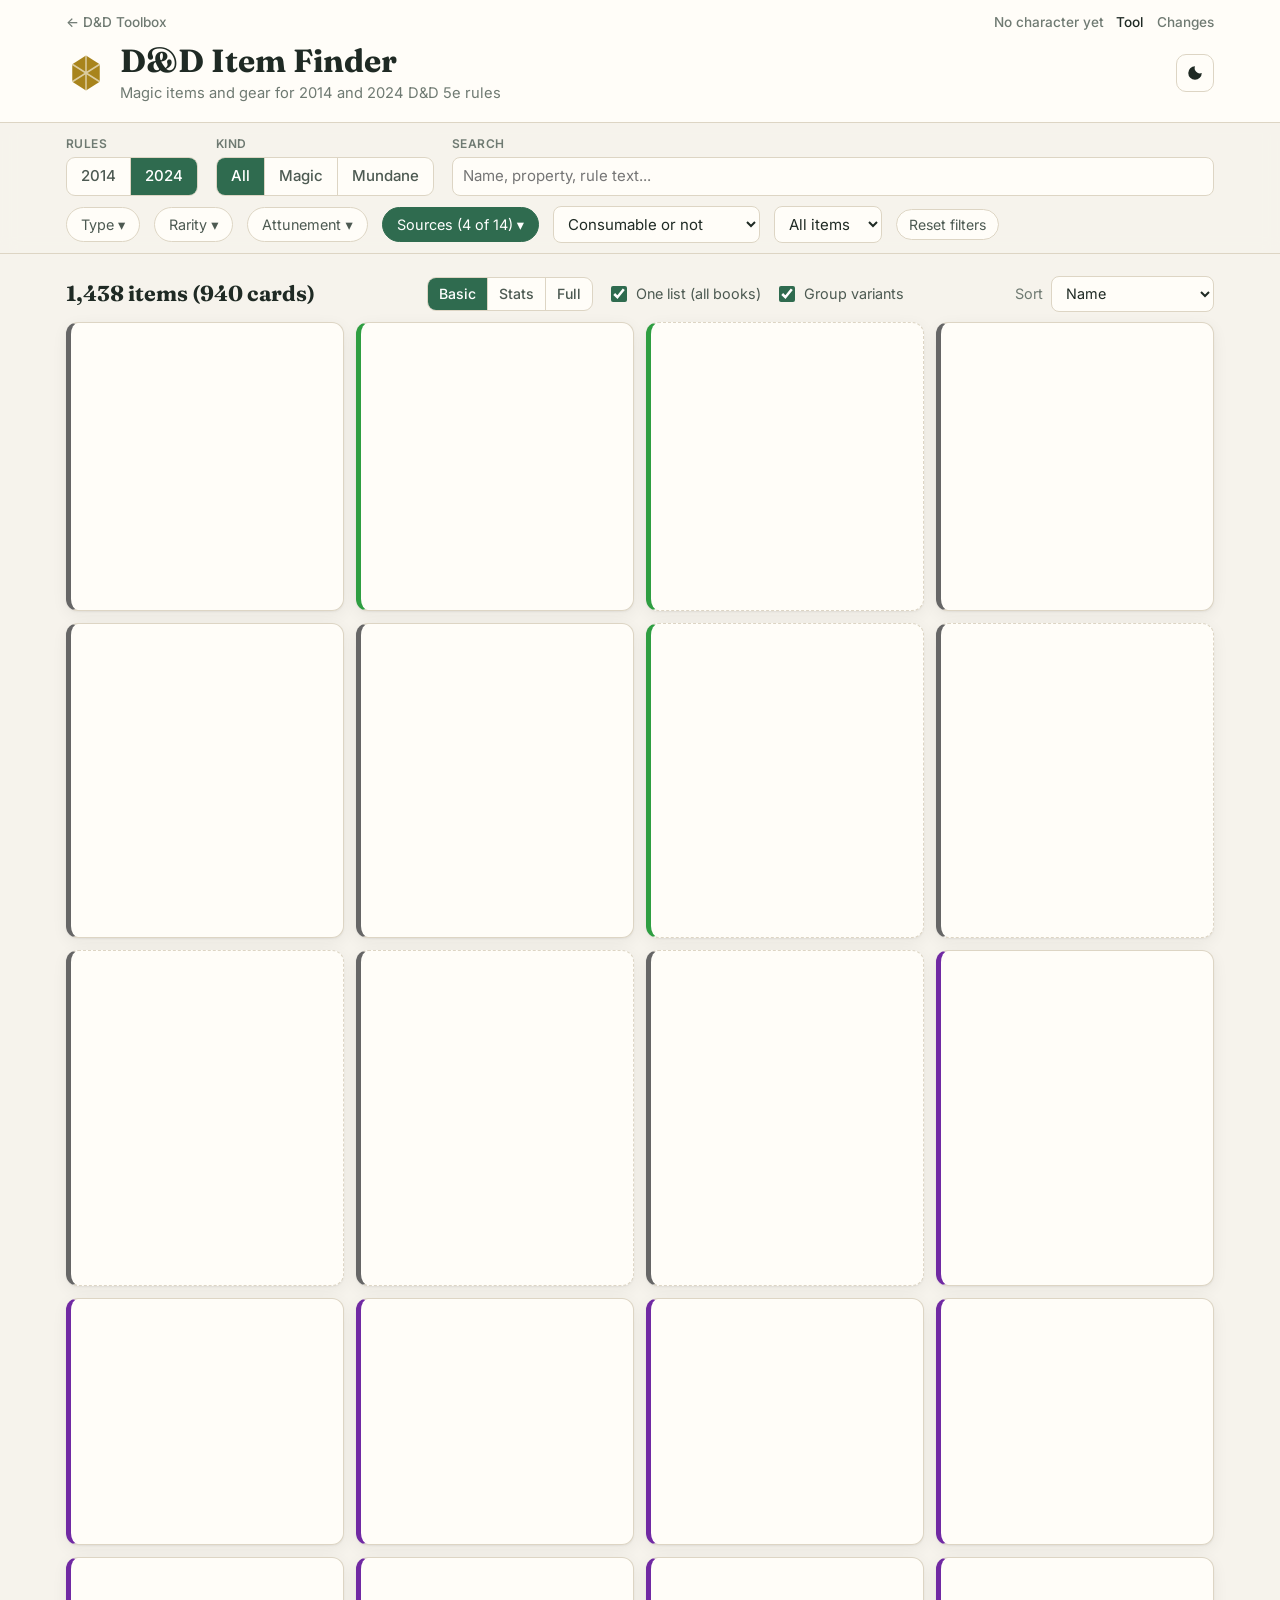
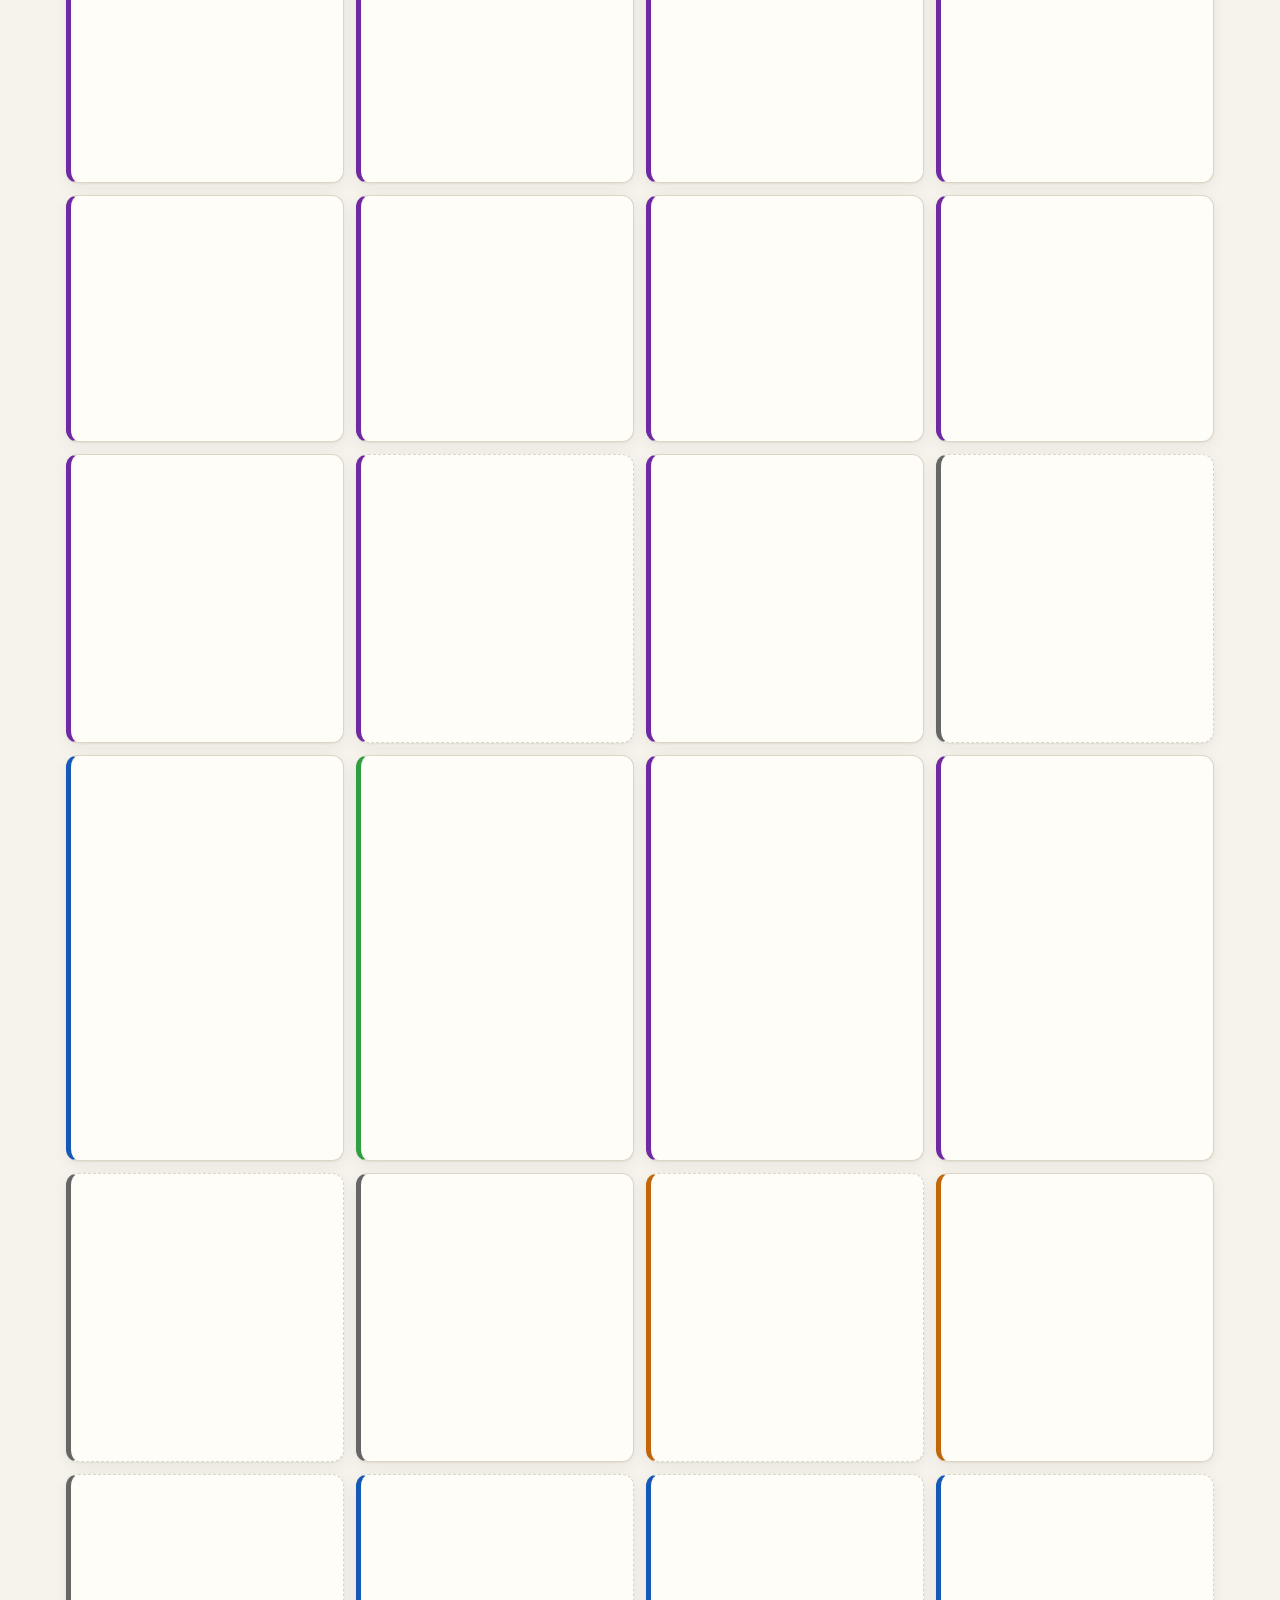
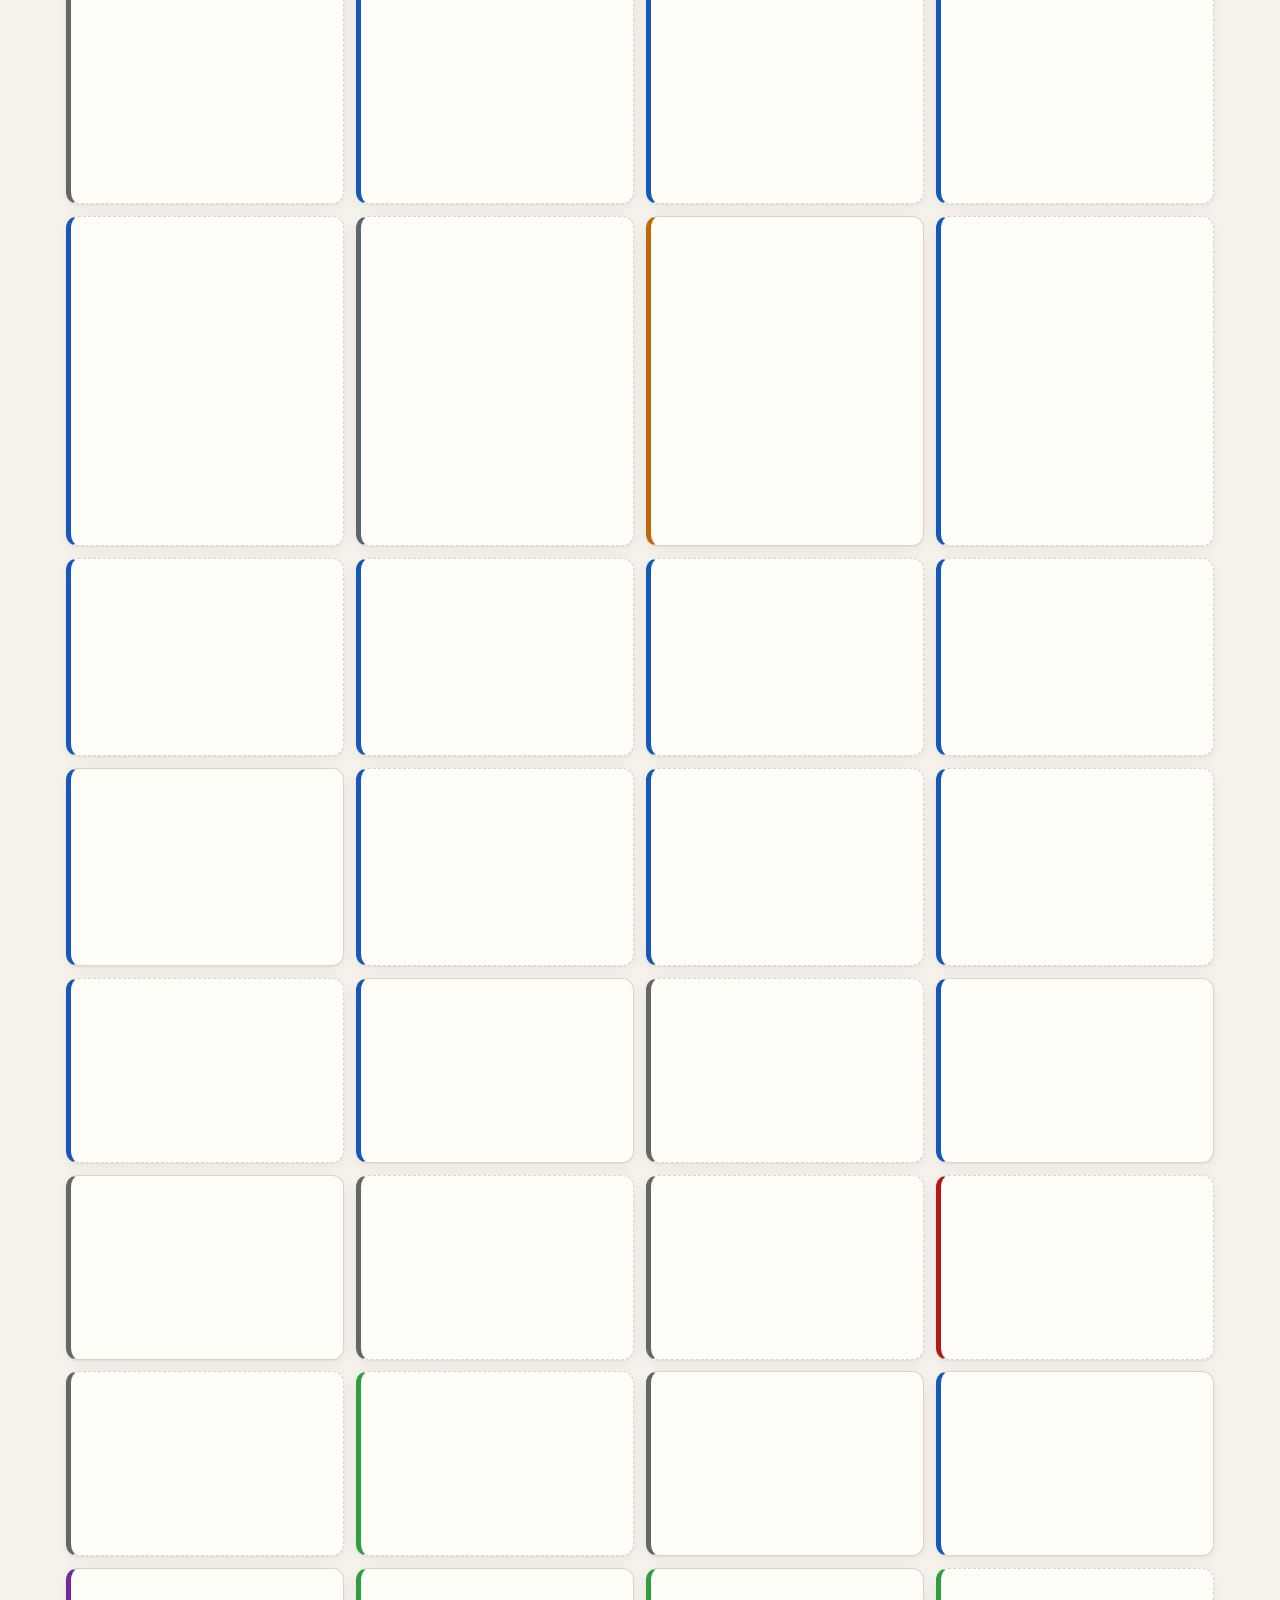
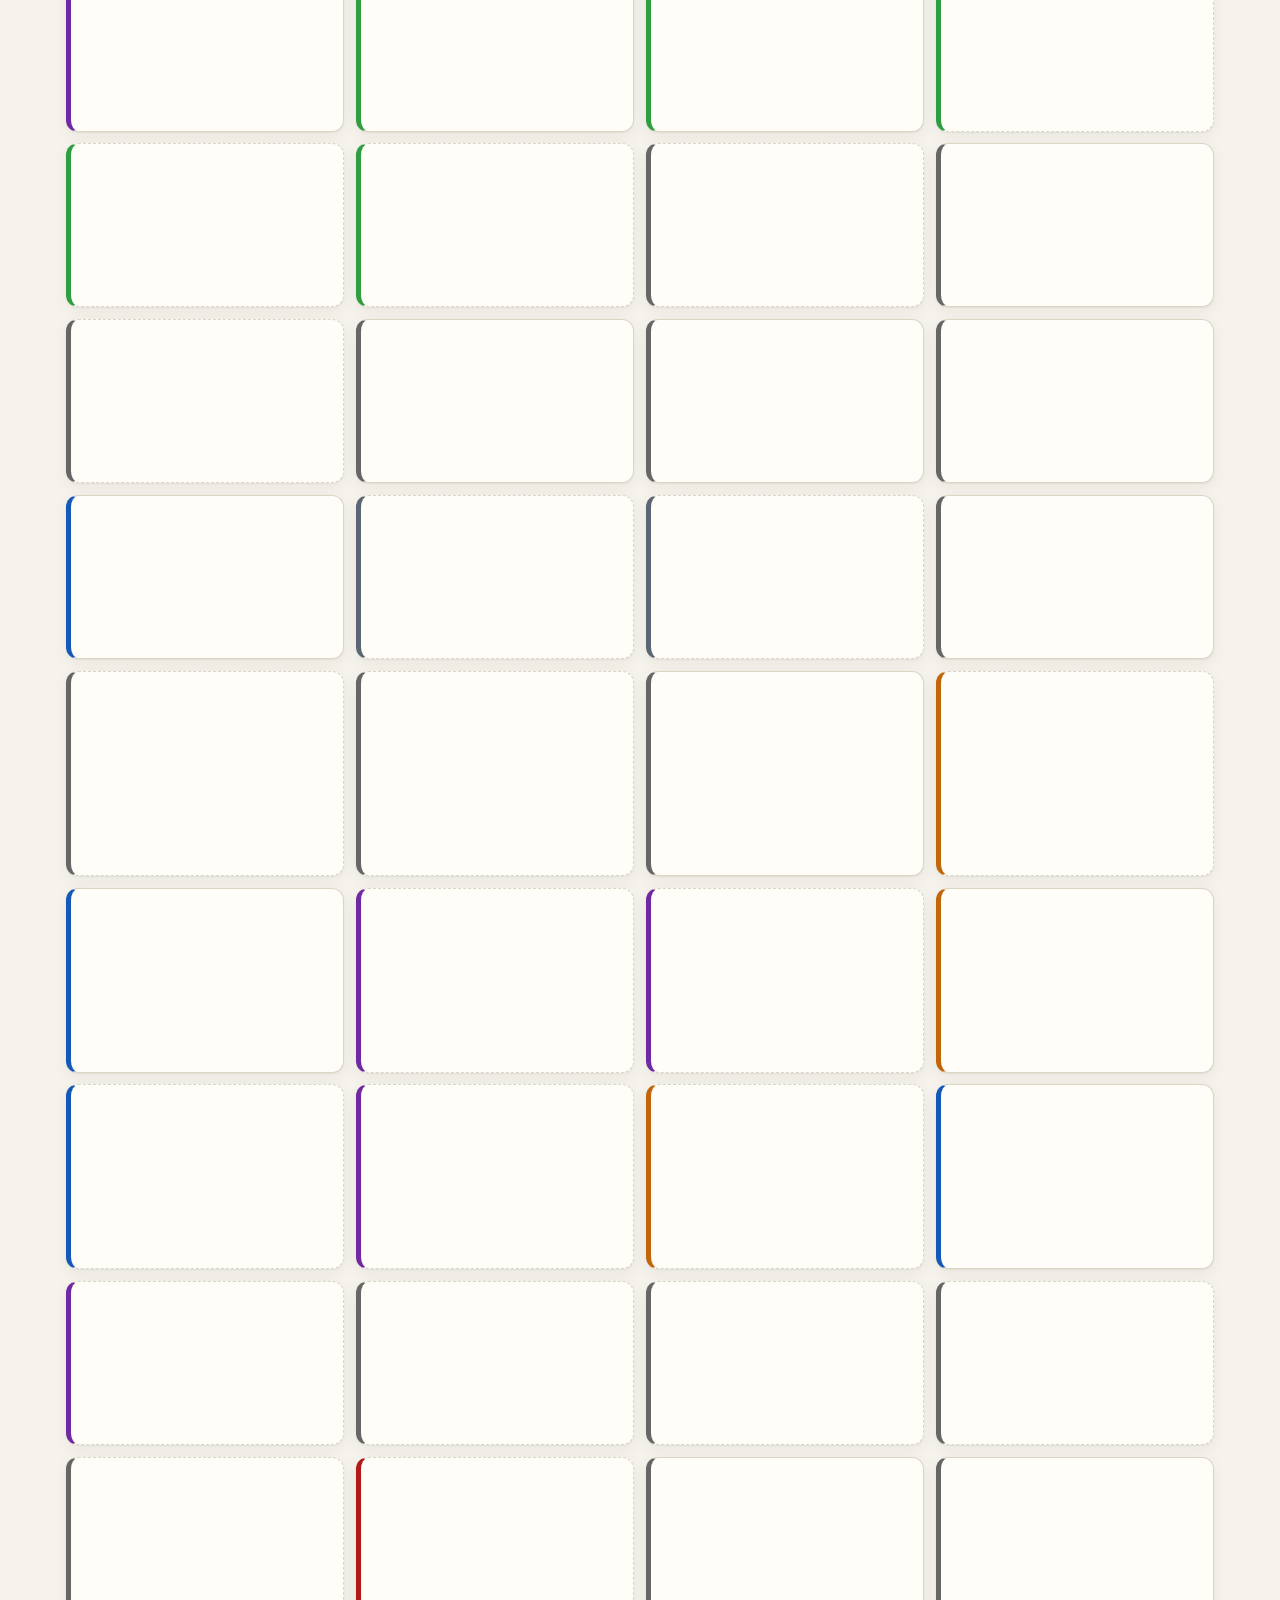
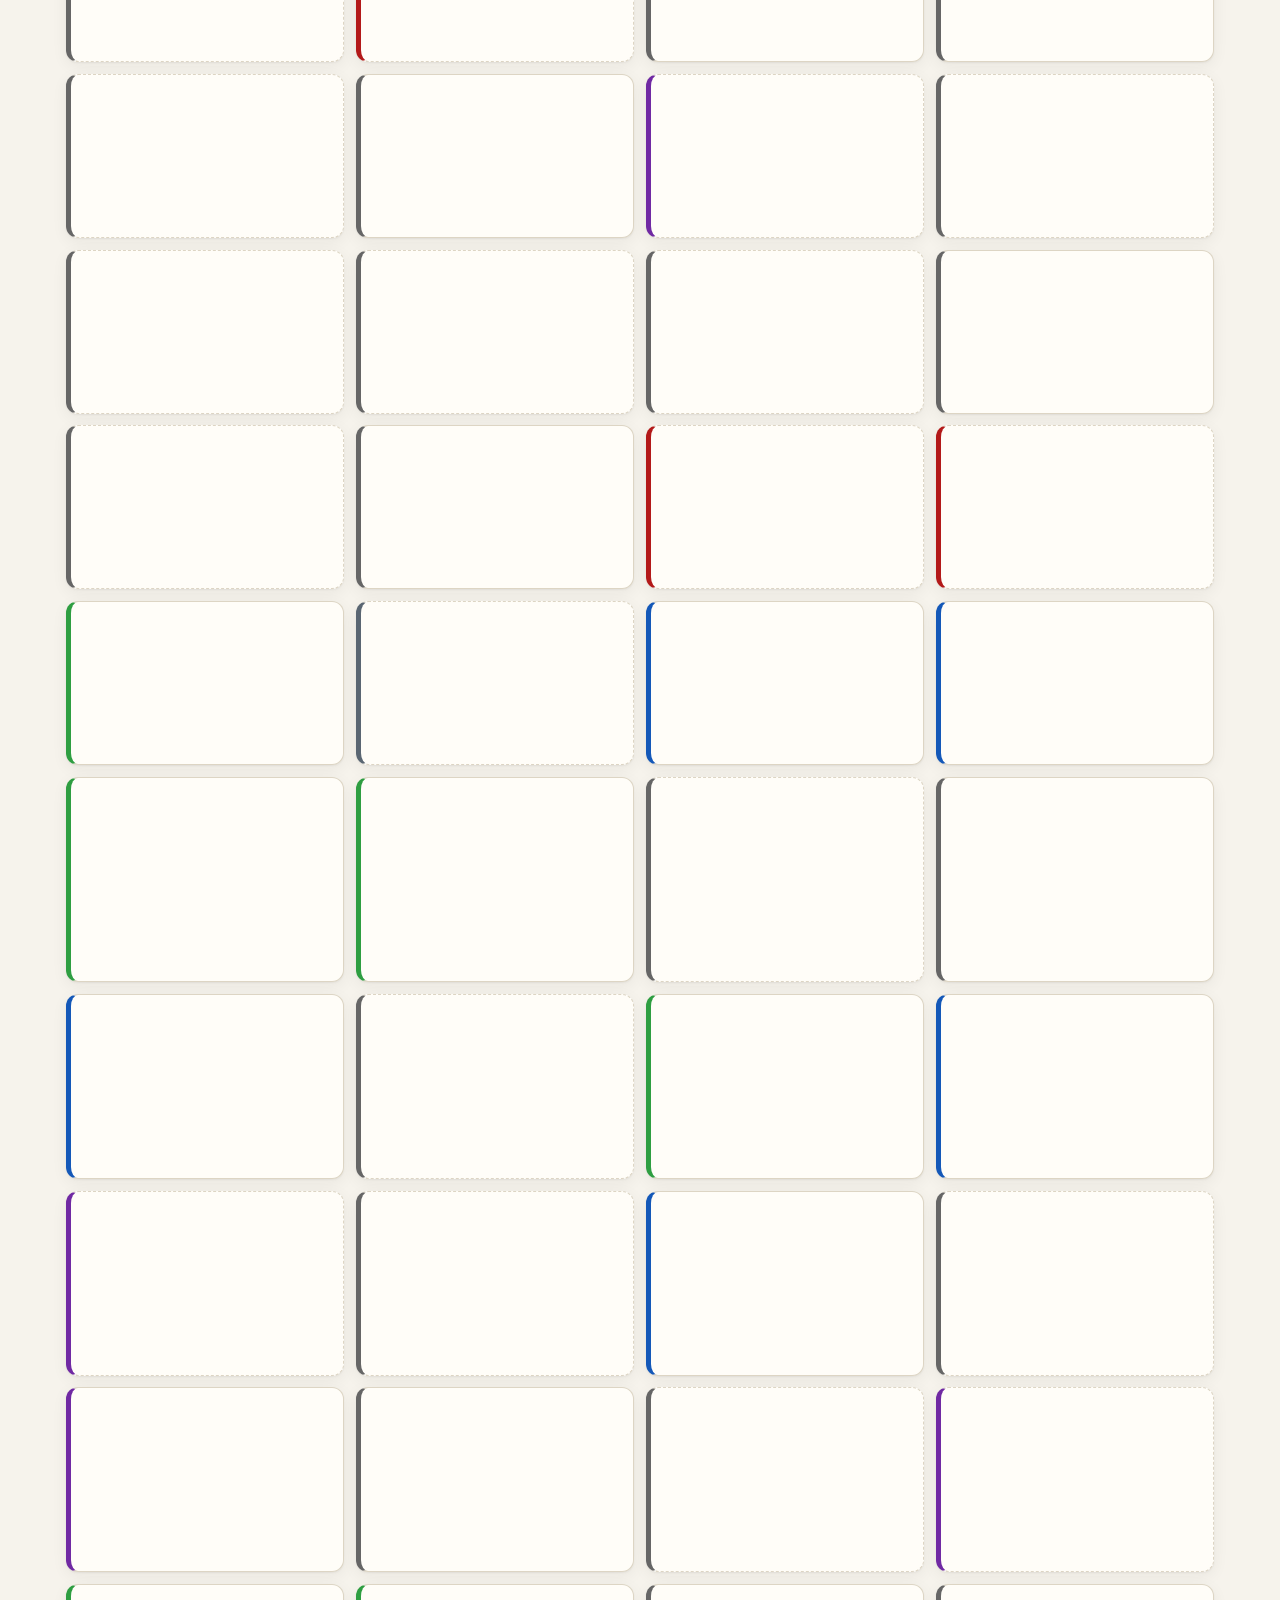
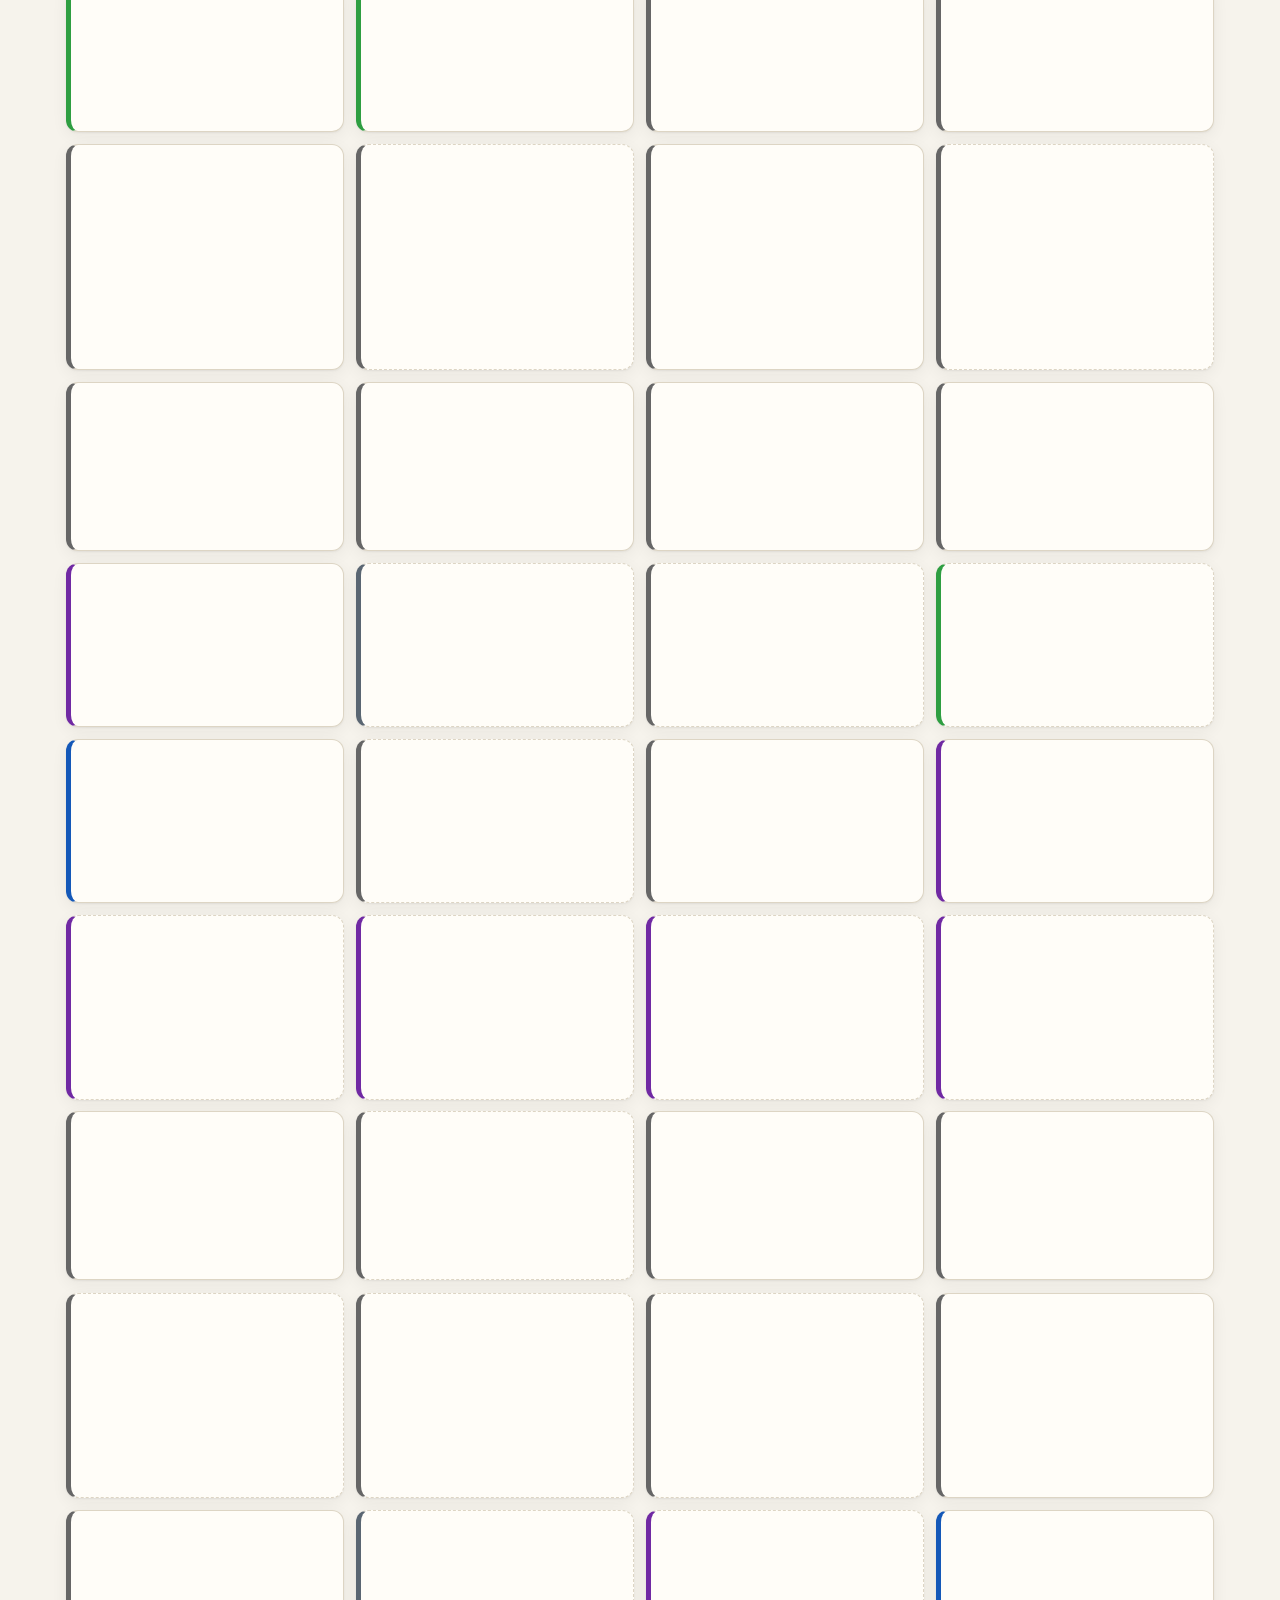
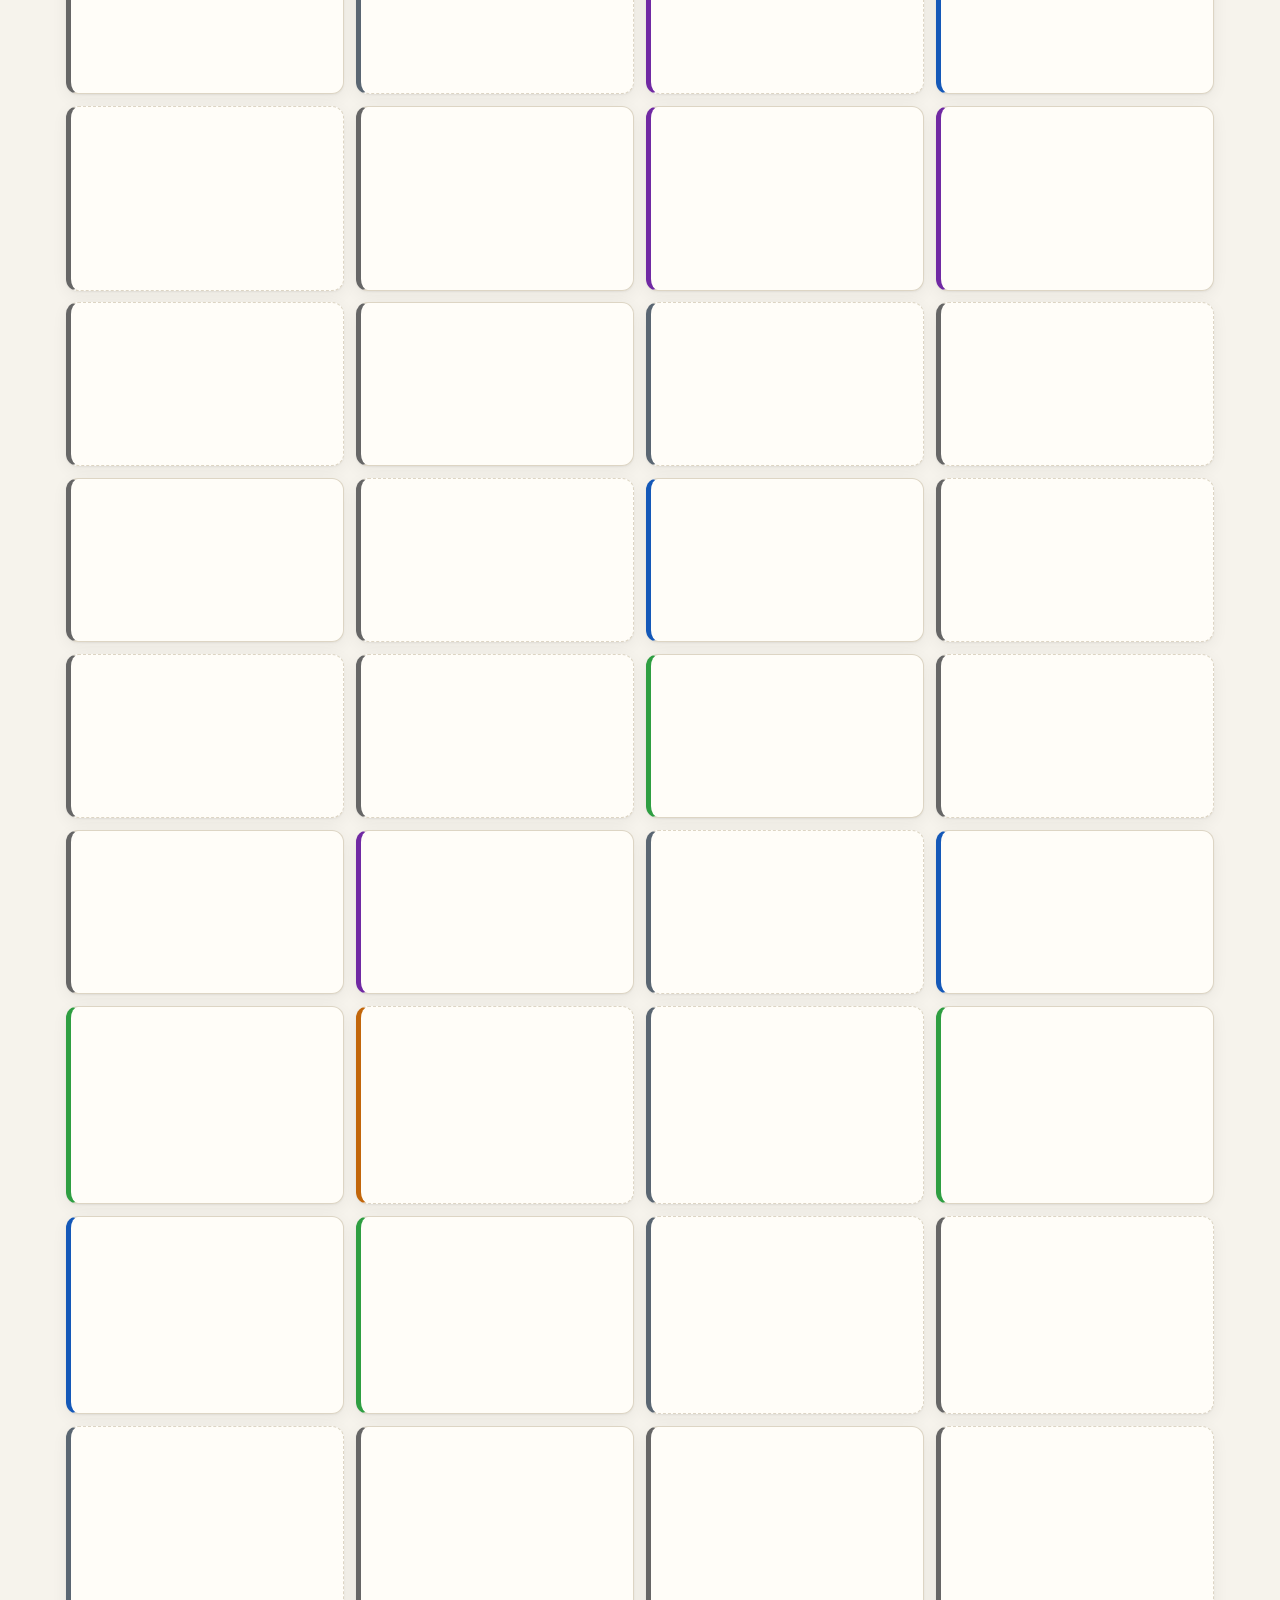
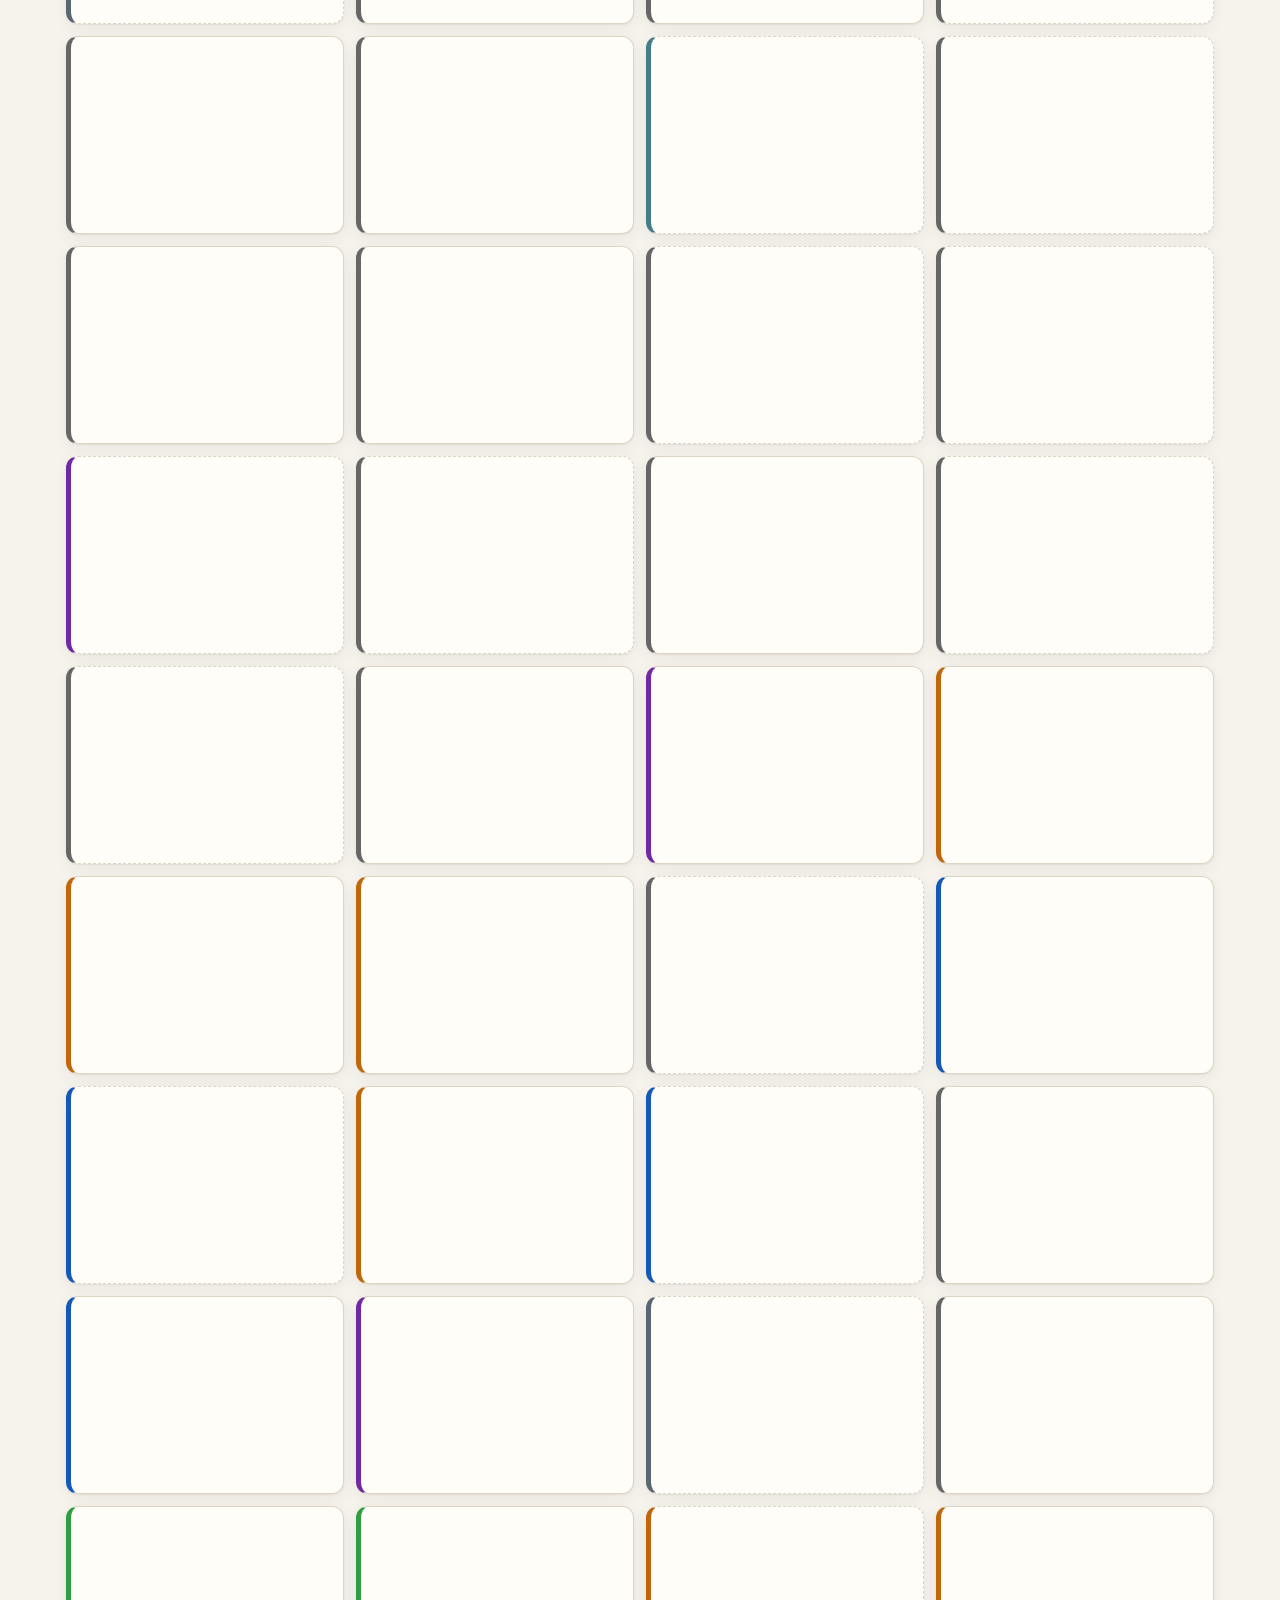
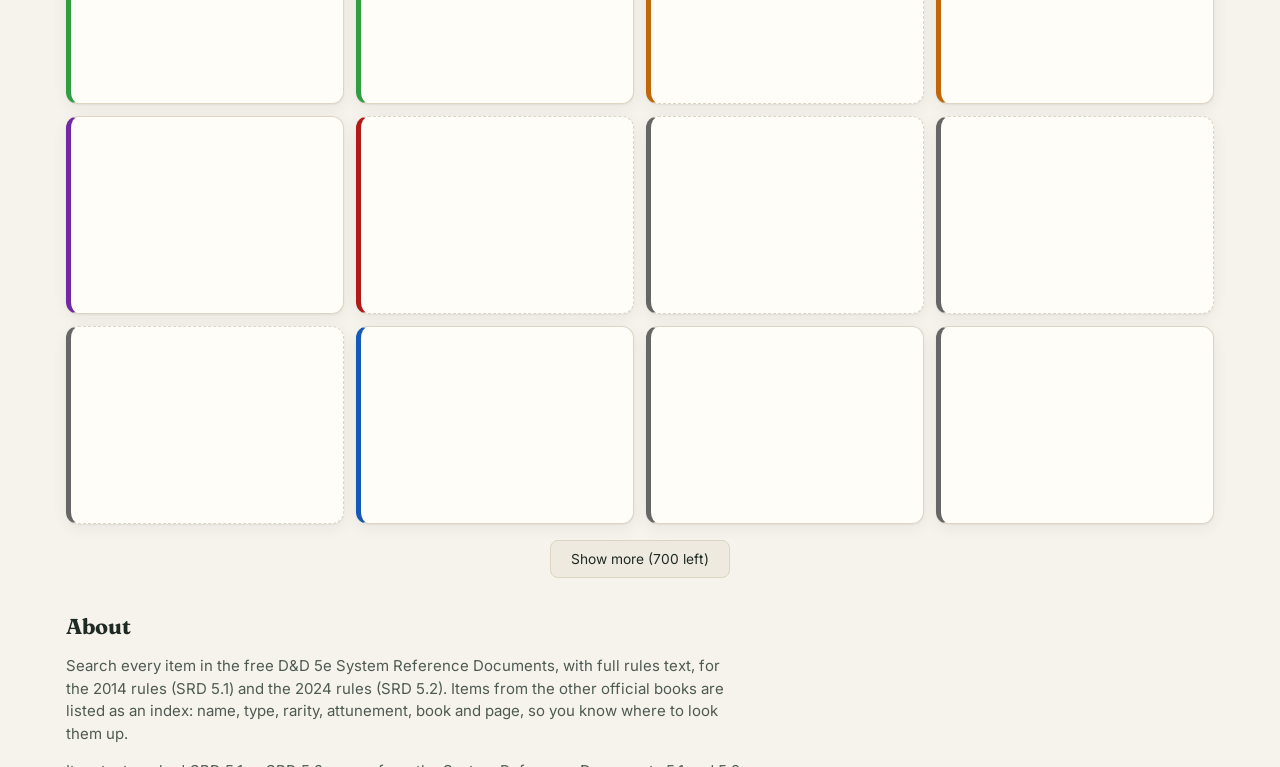
==== site/index.html @ 35a02b5e "Type, Rarity and Attunement as tick-box menus Same pattern as the Wild Shape site: tick-box lists wi" ====
<!doctype html>
<html lang="en">
<head>
<meta charset="utf-8">
<meta name="viewport" content="width=device-width, initial-scale=1">
<title>D&amp;D Item Finder</title>
<meta name="description" content="Searchable D&D 5e items for 2014 and 2024 rules: magic items, weapons, armor, gear, tools, poisons, potions and scrolls. Full SRD text plus an index of items from other official books.">
<meta name="theme-color" content="#f6f3ec" media="(prefers-color-scheme: light)">
<meta name="theme-color" content="#12171a" media="(prefers-color-scheme: dark)">
<link rel="canonical" href="https://wernercd.github.io/dnd-items/">
<meta property="og:type" content="website">
<meta property="og:site_name" content="D&amp;D Toolbox">
<meta property="og:title" content="D&amp;D Item Finder">
<meta property="og:description" content="Searchable D&amp;D 5e items for 2014 and 2024 rules: magic items, weapons, armor, gear, tools, poisons, potions and scrolls. Full SRD text plus an index of items from other official books.">
<meta property="og:url" content="https://wernercd.github.io/dnd-items/">
<meta name="twitter:card" content="summary">
<link rel="icon" href="data:image/svg+xml,%3Csvg xmlns='http://www.w3.org/2000/svg' viewBox='0 0 32 32'%3E%3Cpath d='M16 2l11 7v14l-11 7-11-7V9z' fill='%23c9a227'/%3E%3C/svg%3E">
<link rel="preconnect" href="https://fonts.googleapis.com">
<link rel="preconnect" href="https://fonts.gstatic.com" crossorigin>
<link href="https://fonts.googleapis.com/css2?family=Fraunces:opsz,wght@9..144,500;9..144,700&family=Inter:wght@400;500;600&display=swap" rel="stylesheet">
<script>try{var t=localStorage.getItem('dnd.theme');if(t==='dark'||t==='light')document.documentElement.dataset.theme=t;}catch(e){}</script>
<link rel="stylesheet" href="styles.css?v=dev">
</head>
<body>
<header class="site-header">
  <div class="wrap hub-bar">
    <a href="https://wernercd.github.io/dnd/">&larr; D&amp;D Toolbox</a>
    <span class="char-pick" id="charPick"></span>
    <nav class="hub-nav" aria-label="Site">
      <a href="./" aria-current="page">Tool</a>
      <a href="changes.html">Changes</a>
    </nav>
  </div>
  <div class="wrap header-inner">
    <div class="brand">
      <svg class="logo" viewBox="0 0 32 32" aria-hidden="true"><path d="M16 2l11 7v14l-11 7-11-7V9z"/><path d="M16 2v28M5 9l22 14M27 9L5 23" fill="none" stroke="var(--surface)" stroke-width="1.2" opacity=".6"/></svg>
      <div>
        <h1>D&amp;D Item Finder</h1>
        <p class="tagline">Magic items and gear for 2014 and 2024 D&amp;D 5e rules</p>
      </div>
    </div>
    <button id="themeBtn" class="icon-btn" type="button" aria-label="Toggle dark mode" title="Toggle dark mode">
      <svg viewBox="0 0 24 24" aria-hidden="true"><path d="M12 3a9 9 0 1 0 9 9 7 7 0 0 1-9-9z"/></svg>
    </button>
  </div>
</header>

<section class="controls" aria-label="Item filters">
  <div class="wrap controls-grid">
    <div class="ctl">
      <span class="ctl-label">Rules</span>
      <div class="seg" role="radiogroup" aria-label="Rules edition">
        <button type="button" role="radio" data-ed="2014">2014</button>
        <button type="button" role="radio" data-ed="2024">2024</button>
      </div>
    </div>
    <div class="ctl">
      <span class="ctl-label">Kind</span>
      <div class="seg" role="radiogroup" aria-label="Magic or mundane">
        <button type="button" role="radio" data-kind="all">All</button>
        <button type="button" role="radio" data-kind="magic">Magic</button>
        <button type="button" role="radio" data-kind="mundane">Mundane</button>
      </div>
    </div>
    <div class="ctl ctl-search">
      <label class="ctl-label" for="search">Search</label>
      <input type="search" id="search" placeholder="Name, property, rule text...">
    </div>
  </div>
  <div class="wrap filters">
    <details class="srcpick fpick" id="typePick">
      <summary id="typeSum">Type</summary>
      <div class="srcpop">
        <div class="srcbtns"><button type="button" id="typeClear">Clear all</button><span class="small muted">Shows items of any ticked type.</span></div>
        <div id="typeChips" class="srclist" role="group" aria-label="Item type"></div>
      </div>
    </details>
    <details class="srcpick fpick" id="rarPick">
      <summary id="rarSum">Rarity</summary>
      <div class="srcpop">
        <div class="srcbtns"><button type="button" id="rarClear">Clear all</button><span class="small muted">Shows items of any ticked rarity.</span></div>
        <div id="rarChips" class="srclist" role="group" aria-label="Rarity"></div>
      </div>
    </details>
    <details class="srcpick fpick" id="attPick">
      <summary id="attSum">Attunement</summary>
      <div class="srcpop">
        <div class="srcbtns"><button type="button" id="attClear">Clear all</button><span class="small muted">Shows items matching any ticked option.</span></div>
        <div id="attList" class="srclist" role="group" aria-label="Attunement"></div>
      </div>
    </details>
    <details class="srcpick" id="srcPick">
      <summary id="srcSum">Sources</summary>
      <div class="srcpop">
        <input type="search" id="srcQ" placeholder="Find a book..." aria-label="Filter sources">
        <div class="srcbtns"><button type="button" id="srcCore">Core books</button><button type="button" id="srcAll">Select all</button><button type="button" id="srcNone">Clear all</button><button type="button" id="srcShown">Only matches</button></div>
        <div id="srcList" class="srclist"></div>
      </div>
    </details>
    <select id="consumable" aria-label="Consumable">
      <option value="">Consumable or not</option>
      <option value="yes">Consumables only</option>
      <option value="no">Non-consumables only</option>
    </select>
    <select id="show" aria-label="Show">
      <option value="">All items</option>
      <option value="fav">Favorites</option>
      <option value="wish" class="ch-only">Wishlist</option>
      <option value="att" class="ch-only">Attuned</option>
    </select>
    <label class="tog ch-only" id="usableLbl" title="Hide items whose attunement is limited to classes this character doesn't have"><input type="checkbox" id="usable"> <span id="usableTxt">Usable by character</span></label>
    <button type="button" class="chip" id="resetBtn">Reset filters</button>
  </div>
</section>

<main class="wrap">
  <section class="results">
    <div class="results-head">
      <h2 id="count">Items</h2>
      <div class="view-ctl">
        <div class="seg seg-sm" role="radiogroup" aria-label="Card detail">
          <button type="button" role="radio" data-detail="basic" title="Name, type, rarity and source">Basic</button>
          <button type="button" role="radio" data-detail="stats" title="Add cost, weight, weapon and armor stats">Stats</button>
          <button type="button" role="radio" data-detail="full" title="Full SRD text on every card">Full</button>
        </div>
        <label class="tog" title="Show items from other official books (facts only) in the list"><input type="checkbox" id="merge"> One list (all books)</label>
        <label class="tog" title="Show +1/+2/+3 weapons and other variants as one card"><input type="checkbox" id="groupVar"> Group variants</label>
      </div>
      <div class="sort">
        <label for="sort">Sort</label>
        <select id="sort">
          <option value="name">Name</option>
          <option value="rar-desc">Rarity, high to low</option>
          <option value="rar-asc">Rarity, low to high</option>
          <option value="type">Type</option>
          <option value="cost">Cost</option>
          <option value="src">Source</option>
        </select>
      </div>
    </div>
    <div id="list" class="list"></div>
    <p id="empty" class="empty" hidden>No items match. Try clearing a filter or switching the rules edition.</p>
    <p class="more-row"><button type="button" class="btn" id="moreBtn" hidden>Show more</button></p>
  </section>

  <section class="others" id="othersSec">
    <h2>From other books</h2>
    <p class="muted">Items published outside the free System Reference Document. Only the facts are listed here (type, rarity, attunement, book and page); the rules text is in the book named.</p>
    <div id="others" class="others-list"></div>
    <p class="more-row"><button type="button" class="btn" id="moreOthersBtn" hidden>Show more</button></p>
  </section>

  <section class="about" id="about">
    <h2>About</h2>
    <p>Search every item in the free D&amp;D 5e System Reference Documents, with full rules text, for the 2014 rules (SRD 5.1) and the 2024 rules (SRD 5.2). Items from the other official books are listed as an index: name, type, rarity, attunement, book and page, so you know where to look them up.</p>
    <p>Item text marked <em>SRD 5.1</em> or <em>SRD 5.2</em> comes from the System Reference Documents 5.1 and 5.2 by Wizards of the Coast LLC, available at <a href="https://dnd.wizards.com/resources/systems-reference-document" rel="noopener">dnd.wizards.com</a> and licensed under the <a href="https://creativecommons.org/licenses/by/4.0/legalcode" rel="noopener">Creative Commons Attribution 4.0 International License</a>. It was retrieved through the <a href="https://open5e.com" rel="noopener">Open5e</a> API. The index of items from other books (facts only, no rules text) was compiled from the community <a href="https://github.com/5etools-mirror-3/5etools-src" rel="noopener">5etools</a> dataset. Unofficial fan content; not affiliated with or endorsed by Wizards of the Coast.</p>
    <p class="muted" id="generated"></p>
    <p><a href="changes.html">See what's changed</a></p>
  </section>

  <section class="about" id="sources">
    <h2>Source material</h2>
    <p class="muted">Every book the items on this site come from, with item counts per rules edition. The SRDs are free; the others are official books, linked to their D&amp;D Beyond pages where one exists.</p>
    <ul id="srcLinks" class="srclinks"></ul>
    <p class="small muted">Other references: the <a href="https://api.open5e.com/v2/magicitems/" rel="noopener">Open5e API</a> used for the SRD text, the <a href="https://github.com/5etools-mirror-3/5etools-src" rel="noopener">5etools-src</a> data used for the index, and the free rules: <a href="https://www.dndbeyond.com/sources/dnd/basic-rules-2014" rel="noopener">Basic Rules (2014)</a> and <a href="https://www.dndbeyond.com/sources/dnd/br-2024" rel="noopener">Free Rules (2024)</a>.</p>
  </section>

</main>

<footer class="site-footer">
  <div class="wrap">
    <ul class="foot-links">
      <li><a href="https://wernercd.github.io/dnd/">D&amp;D Toolbox</a></li>
      <li><a href="https://wernercd.github.io/dnd-druid-wildshapes/">Wild Shape Beast List</a></li>
      <li><a href="https://wernercd.github.io/dnd-items/" aria-current="page">Item Finder</a></li>
      <li><a href="https://wernercd.github.io/dnd-multiclass-planner/">Multiclass Planner</a></li>
      <li><a href="https://wernercd.github.io/dnd-magic/">Spell Planner</a></li>
      <li><a href="changes.html">Changes</a></li>
      <li><a href="https://github.com/WernerCD/dnd-items" rel="noopener">Source code</a></li>
      <li><a href="https://github.com/WernerCD/dnd-items/issues" rel="noopener">Report a problem</a></li>
    </ul>
    <p>Unofficial fan content, not affiliated with or endorsed by Wizards of the Coast. Rules text comes from the System Reference Documents 5.1 and 5.2 by Wizards of the Coast LLC, licensed under <a href="https://creativecommons.org/licenses/by/4.0/legalcode" rel="noopener">CC BY 4.0</a>.</p>
  </div>
</footer>

<dialog id="detail" aria-labelledby="dTitle">
  <div class="dlg">
    <button type="button" class="icon-btn close" id="closeDlg" aria-label="Close">
      <svg viewBox="0 0 24 24" aria-hidden="true"><path d="M6 6l12 12M18 6L6 18"/></svg>
    </button>
    <div id="dBody"></div>
  </div>
</dialog>

<script src="character.js?v=dev"></script>
<script src="app.js?v=dev"></script>
<script src="theme.js?v=dev"></script>
<script src="version.js?v=dev"></script>
</body>
</html>
---- site/styles.css ----
:root {
  --src-s: 58%; --src-l: 40%; --src-bg: 94%;
  --bg: #f6f3ec;
  --surface: #fffdf8;
  --surface-2: #efeadf;
  --ink: #1f2a24;
  --ink-2: #4d5a52;
  --muted: #6f7a72;
  --line: #ddd5c4;
  --accent: #2f6b4f;
  --accent-ink: #ffffff;
  --gold: #a8841c;
  --warn: #9a4b1c;
  --warn-bg: #f7e6d8;
  --chip: #e6efe9;
  --shadow: 0 1px 2px rgba(31, 42, 36, .06), 0 4px 16px rgba(31, 42, 36, .06);
  --radius: 12px;
  color-scheme: light;
}
@media (prefers-color-scheme: dark) {
  :root:not([data-theme="light"]) {
    --bg: #12171a;
    --surface: #1a2125;
    --surface-2: #222b30;
    --ink: #e8ece6;
    --ink-2: #b9c3bc;
    --muted: #8d9a93;
    --line: #2f3a3f;
    --accent: #6fbf95;
    --accent-ink: #0d1a13;
    --gold: #d9b84a;
    --warn: #f0a878;
    --warn-bg: #3a2a20;
    --chip: #233229;
    --shadow: 0 1px 2px rgba(0, 0, 0, .3), 0 4px 16px rgba(0, 0, 0, .25);
    color-scheme: dark;
  }
}
:root[data-theme="dark"] {
  --bg: #12171a;
  --surface: #1a2125;
  --surface-2: #222b30;
  --ink: #e8ece6;
  --ink-2: #b9c3bc;
  --muted: #8d9a93;
  --line: #2f3a3f;
  --accent: #6fbf95;
  --accent-ink: #0d1a13;
  --gold: #d9b84a;
  --warn: #f0a878;
  --warn-bg: #3a2a20;
  --chip: #233229;
  --shadow: 0 1px 2px rgba(0, 0, 0, .3), 0 4px 16px rgba(0, 0, 0, .25);
  color-scheme: dark;
}

* { box-sizing: border-box; }
[hidden] { display: none !important; }
html { -webkit-text-size-adjust: 100%; }
body {
  margin: 0;
  background: var(--bg);
  color: var(--ink);
  font: 15px/1.5 Inter, system-ui, -apple-system, "Segoe UI", sans-serif;
}
a { color: var(--accent); }
h1, h2, h3 { font-family: Fraunces, Georgia, serif; font-weight: 700; line-height: 1.2; margin: 0; }
h2 { font-size: 1.35rem; }
.wrap { max-width: 1180px; margin: 0 auto; padding: 0 16px; }
.muted { color: var(--muted); }

/* header */
.icon-btn { background: none; border: 1px solid var(--line); color: var(--ink); width: 38px; height: 38px; border-radius: 10px; display: grid; place-items: center; cursor: pointer; flex: none; }
.icon-btn svg { width: 18px; height: 18px; fill: none; stroke: currentColor; stroke-width: 2; stroke-linecap: round; }
#themeBtn svg { fill: currentColor; stroke: none; }
.icon-btn:hover { background: var(--surface-2); }

/* controls */
.controls { position: sticky; top: 0; z-index: 5; background: color-mix(in srgb, var(--bg) 92%, transparent); backdrop-filter: blur(8px); border-bottom: 1px solid var(--line); padding: 12px 0 10px; }
.controls-grid { display: flex; flex-wrap: wrap; gap: 12px 18px; align-items: flex-end; }
.ctl { display: flex; flex-direction: column; gap: 4px; }
.ctl-label { font-size: .75rem; font-weight: 600; letter-spacing: .04em; text-transform: uppercase; color: var(--muted); }
.ctl-label output { color: var(--ink); font-size: .95rem; text-transform: none; letter-spacing: 0; margin-left: 4px; }
.ctl-level { min-width: 180px; flex: 1 1 180px; max-width: 280px; }
.ctl-level input { width: 100%; accent-color: var(--accent); }
.ctl-wis input { width: 70px; }
.ctl-search { flex: 2 1 200px; }
input[type=search], input[type=number], select {
  font: inherit; color: var(--ink); background: var(--surface); border: 1px solid var(--line); border-radius: 8px; padding: 7px 10px; min-height: 36px;
}
input:focus-visible, select:focus-visible, button:focus-visible { outline: 2px solid var(--accent); outline-offset: 2px; }
.seg { display: inline-flex; border: 1px solid var(--line); border-radius: 9px; overflow: hidden; background: var(--surface); }
.seg button { font: inherit; font-weight: 500; border: 0; background: none; color: var(--ink-2); padding: 7px 14px; cursor: pointer; min-height: 36px; }
.seg button + button { border-left: 1px solid var(--line); }
.seg button[aria-checked="true"] { background: var(--accent); color: var(--accent-ink); }
.filters { display: flex; flex-wrap: wrap; align-items: center; gap: 8px 14px; margin-top: 10px; }
.chips { display: flex; gap: 6px; flex-wrap: wrap; }
.chip { font: inherit; font-size: .88rem; border: 1px solid var(--line); background: var(--surface); color: var(--ink-2); border-radius: 999px; padding: 4px 12px; cursor: pointer; }
.chip[aria-pressed="true"] { background: var(--chip); border-color: var(--accent); color: var(--ink); }
.tog { display: inline-flex; align-items: center; gap: 6px; font-size: .9rem; color: var(--ink-2); cursor: pointer; }
.tog input { accent-color: var(--accent); width: 16px; height: 16px; }

/* rules card */
.rules-card { margin: 18px 0; background: var(--surface); border: 1px solid var(--line); border-radius: var(--radius); box-shadow: var(--shadow); padding: 16px 18px; }
.rules-top { display: flex; flex-wrap: wrap; gap: 10px 24px; align-items: baseline; }
.rules-top h2 { font-size: 1.2rem; }
.stats { display: flex; flex-wrap: wrap; gap: 8px; margin: 12px 0 8px; }
.stat { background: var(--surface-2); border-radius: 10px; padding: 8px 12px; min-width: 110px; }
.stat b { display: block; font-size: 1.15rem; font-family: Fraunces, Georgia, serif; }
.stat span { font-size: .78rem; color: var(--muted); }
.stat.warn { background: var(--warn-bg); }
.stat.warn b { color: var(--warn); }
.rules-card ul { margin: 6px 0 0; padding-left: 18px; color: var(--ink-2); }
.rules-card li { margin: 3px 0; }
.notice { background: var(--warn-bg); color: var(--ink); border-radius: 8px; padding: 8px 12px; margin-top: 10px; font-size: .92rem; }

/* list */
.results-head { display: flex; justify-content: space-between; align-items: center; gap: 12px; margin: 22px 0 10px; flex-wrap: wrap; }
.sort { display: flex; align-items: center; gap: 8px; color: var(--muted); font-size: .9rem; }
.list { display: grid; grid-template-columns: repeat(auto-fill, minmax(min(270px, 100%), 1fr)); gap: 12px; }
.card { position: relative; background: var(--surface); border: 1px solid var(--line); border-radius: var(--radius); padding: 14px 14px 12px; cursor: pointer; box-shadow: var(--shadow); transition: transform .12s ease, border-color .12s ease; text-align: left; font: inherit; color: inherit; width: 100%; }
.card:hover { transform: translateY(-2px); border-color: var(--accent); }
.card.locked { opacity: .55; }
.card-top { display: flex; justify-content: space-between; align-items: flex-start; gap: 8px; }
.card h3 { font-size: 1.08rem; }
.card .card-top { padding-right: 56px; }
.card .alt { font-size: .8rem; color: var(--muted); }
.cr { flex: none; font-weight: 600; font-size: .8rem; background: var(--chip); color: var(--ink); border-radius: 999px; padding: 2px 9px; white-space: nowrap; }
.meta { font-size: .85rem; color: var(--ink-2); margin: 4px 0 8px; }
.nums { display: flex; gap: 14px; font-size: .9rem; }
.nums b { font-family: Fraunces, Georgia, serif; font-size: 1.05rem; }
.nums span { color: var(--muted); font-size: .78rem; margin-right: 3px; }
.moves { display: flex; flex-wrap: wrap; gap: 4px; margin-top: 8px; }
.mv { font-size: .76rem; border: 1px solid var(--line); border-radius: 6px; padding: 1px 6px; color: var(--ink-2); }
.mv.fly { border-color: #7aa3c9; } .mv.swim { border-color: #5fb0b0; } .mv.climb { border-color: #b59b6a; } .mv.burrow { border-color: #a07a5a; }
.why { margin-top: 8px; font-size: .8rem; color: var(--warn); }
.fav { position: absolute; top: 10px; right: 10px; background: none; border: 0; cursor: pointer; padding: 4px; color: var(--muted); }
.fav svg { width: 18px; height: 18px; fill: none; stroke: currentColor; stroke-width: 2; }
.fav[aria-pressed="true"] { color: var(--gold); }
.fav[aria-pressed="true"] svg { fill: currentColor; }
.tagline-s { font-size: .74rem; color: var(--muted); margin-top: 6px; }
.empty { color: var(--muted); padding: 24px 0; }

/* others */
.others, .about { margin: 36px 0; }
.others-list { display: grid; grid-template-columns: repeat(auto-fill, minmax(230px, 1fr)); gap: 8px; margin-top: 12px; }
.other { background: var(--surface); border: 1px dashed var(--line); border-radius: 10px; padding: 10px 12px; font-size: .9rem; }
.other.locked { opacity: .55; }
.other b { font-family: Fraunces, Georgia, serif; }
.other .src { color: var(--muted); font-size: .8rem; }
.about p { max-width: 75ch; color: var(--ink-2); }

/* dialog */
dialog { border: 0; padding: 0; border-radius: 16px; background: var(--surface); color: var(--ink); width: min(680px, calc(100vw - 24px)); max-height: calc(100vh - 32px); box-shadow: 0 20px 60px rgba(0,0,0,.35); }
dialog::backdrop { background: rgba(10, 14, 12, .55); }
.dlg { position: relative; padding: 22px 22px 18px; overflow: auto; max-height: calc(100vh - 32px); }
.close { position: absolute; top: 14px; right: 14px; }
.sb-head h2 { font-size: 1.6rem; padding-right: 44px; }
.sb-sub { color: var(--muted); font-style: italic; margin: 2px 0 10px; }
.desc { font-size: 1rem; color: var(--ink); margin: 0 0 6px; }
.tip { background: var(--chip); border-radius: 8px; padding: 8px 12px; font-size: .92rem; margin: 8px 0 14px; }
.tip b { color: var(--accent); }
.ed-tabs { display: flex; gap: 6px; margin: 4px 0 12px; }
.ed-tabs button { font: inherit; font-size: .85rem; border: 1px solid var(--line); background: var(--surface); color: var(--ink-2); border-radius: 8px; padding: 4px 10px; cursor: pointer; }
.ed-tabs button[aria-selected="true"] { background: var(--accent); color: var(--accent-ink); border-color: var(--accent); }
.statblock { border-top: 3px solid var(--gold); border-bottom: 3px solid var(--gold); padding: 10px 0; }
.statblock p { margin: 3px 0; }
.statblock hr { border: 0; border-top: 1px solid var(--line); margin: 8px 0; }
.abil { display: grid; grid-template-columns: repeat(6, 1fr); text-align: center; gap: 4px; margin: 6px 0; }
.abil.three { grid-template-columns: repeat(3, 1fr); }
.abil div { background: var(--surface-2); border-radius: 6px; padding: 4px 0; font-size: .85rem; }
.abil b { display: block; font-size: .7rem; letter-spacing: .06em; color: var(--muted); }
.abil .mental { opacity: .55; }
.sb-sec { font-family: Fraunces, Georgia, serif; font-size: 1.05rem; color: var(--gold); border-bottom: 1px solid var(--line); margin: 12px 0 6px; padding-bottom: 2px; }
.blk { margin: 6px 0; }
.blk b { font-style: italic; }
.small { font-size: .82rem; color: var(--muted); }
.wsnote { font-size: .85rem; color: var(--ink-2); background: var(--surface-2); border-radius: 8px; padding: 8px 12px; margin-top: 12px; }

/* card detail levels, merged list, source picker */
.view-ctl { display: flex; flex-wrap: wrap; align-items: center; gap: 8px 14px; }
.seg-sm button { padding: 5px 11px; min-height: 32px; font-size: .88rem; }
.list.detail-stats { grid-template-columns: repeat(auto-fill, minmax(min(300px, 100%), 1fr)); align-items: start; }
.list.detail-full { grid-template-columns: repeat(auto-fill, minmax(min(360px, 100%), 1fr)); align-items: start; }
.card .src { font-size: .78rem; color: var(--muted); margin-top: 6px; }
.card.book { border-style: dashed; cursor: default; }
.card.book:hover { transform: none; border-color: var(--line); }
.cstats { margin-top: 10px; border-top: 1px solid var(--line); padding-top: 8px; font-size: .86rem; }
.cstats .abil div { font-size: .78rem; }
.ctraits { margin: 6px 0 4px; color: var(--ink-2); }
.attacks { list-style: none; margin: 4px 0 0; padding: 0; }
.attacks li { margin: 3px 0; line-height: 1.35; }
.statblock.mini { margin-top: 10px; font-size: .84rem; border-width: 2px; }
.statblock.mini .abil div { font-size: .76rem; }
.statblock.mini .sb-sec { font-size: .95rem; margin: 8px 0 4px; }
.nostats { margin: 8px 0 0; }
.filters { position: relative; }
.srcpick { position: relative; }
.srcpick summary { list-style: none; cursor: pointer; border: 1px solid var(--line); background: var(--surface); border-radius: 999px; padding: 6px 14px; font-size: .9rem; color: var(--ink-2); }
.srcpick summary::-webkit-details-marker { display: none; }
.srcpick summary::after { content: " \25BE"; }
.srcpick.filtered summary { background: var(--accent); color: var(--accent-ink); border-color: var(--accent); }
.srcpop { position: absolute; z-index: 20; top: calc(100% + 6px); left: 0; width: min(340px, calc(100vw - 32px)); background: var(--surface); border: 1px solid var(--line); border-radius: 12px; box-shadow: var(--shadow); padding: 10px; }
.srcpop input[type=search] { width: 100%; }
.srcbtns { display: flex; flex-wrap: wrap; gap: 6px; margin: 8px 0; }
.srcbtns button { font: inherit; font-size: .8rem; border: 1px solid var(--line); background: var(--surface-2); color: var(--ink); border-radius: 7px; padding: 4px 9px; cursor: pointer; }
.srclist { max-height: 300px; overflow-y: auto; }
.srcrow { display: flex; align-items: center; gap: 8px; padding: 5px 2px; font-size: .88rem; cursor: pointer; }
.srcrow input { accent-color: var(--accent); width: 16px; height: 16px; flex: none; }
.srcrow span:first-of-type { flex: 1; }
.srcrow .n { color: var(--muted); font-size: .8rem; }
@media (max-width: 640px) {
  .controls { position: static; }
  .controls-grid { gap: 10px 12px; }
  .ctl-level { max-width: none; }
  .abil { grid-template-columns: repeat(3, 1fr); }
  .dlg { padding: 18px 16px; }
}
/* filter menus open under their own button; app.js nudges them left so they stay on screen */
/* book colours: each element carries --h (hue); light/dark set lightness */
@media (prefers-color-scheme: dark) { :root:not([data-theme="light"]) { --src-s: 62%; --src-l: 68%; --src-bg: 20%; } }
:root[data-theme="dark"] { --src-s: 62%; --src-l: 68%; --src-bg: 20%; }
:root[data-theme="light"] { --src-s: 58%; --src-l: 40%; --src-bg: 94%; }
.card[style*="--h"], .other[style*="--h"] { border-left: 5px solid hsl(var(--h) var(--src-s) var(--src-l)); }
.card.book[style*="--h"], .other[style*="--h"] { border-left-style: solid; }
.srctag { display: inline-flex; align-items: center; gap: 5px; font-size: .76rem; font-weight: 500; line-height: 1.2;
  color: hsl(var(--h) var(--src-s) var(--src-l)); background: hsl(var(--h) 45% var(--src-bg)); border-radius: 999px; padding: 2px 8px; }
.srctag::before { content: ""; width: 7px; height: 7px; border-radius: 50%; background: currentColor; flex: none; }
.sb-sub .srctag { vertical-align: 1px; margin-left: 4px; }
.srcrow .dot { width: 10px; height: 10px; border-radius: 50%; flex: none; background: hsl(var(--h) var(--src-s) var(--src-l)); }
/* hide/show, notes, profiles */
.hide { position: absolute; top: 10px; right: 36px; background: none; border: 0; cursor: pointer; padding: 4px; color: var(--muted); opacity: .55; }
.hide:hover, .hide:focus-visible, .hide[aria-pressed="true"] { opacity: 1; }
.hide svg { width: 18px; height: 18px; fill: none; stroke: currentColor; stroke-width: 2; stroke-linecap: round; }
.card.is-hidden { opacity: .45; border-style: dashed; }
.card.is-hidden .hide { color: var(--accent); }
.cnote { margin: 8px 0 0; font-size: .82rem; color: var(--ink-2); background: var(--surface-2); border-radius: 7px; padding: 5px 8px; white-space: pre-wrap;
  display: -webkit-box; -webkit-line-clamp: 3; -webkit-box-orient: vertical; overflow: hidden; }
.list.detail-full .cnote, .list.detail-stats .cnote { -webkit-line-clamp: unset; display: block; }
.mynotes { margin: 12px 0; }
.mynotes label { display: block; font-weight: 600; margin-bottom: 4px; }
.mynotes textarea { width: 100%; box-sizing: border-box; font: inherit; font-size: .92rem; border: 1px solid var(--line); border-radius: 9px; background: var(--surface); color: var(--ink); padding: 8px 10px; resize: vertical; }
.mn-actions { display: flex; flex-wrap: wrap; gap: 8px; margin-top: 8px; }
.btn { font: inherit; font-size: .86rem; border: 1px solid var(--line); background: var(--surface-2); color: var(--ink); border-radius: 8px; padding: 6px 12px; cursor: pointer; }
.btn[aria-pressed="true"] { border-color: var(--accent); color: var(--accent); }
.profile-row { display: flex; align-items: center; gap: 6px; }
.profile-row select { max-width: 180px; }
.pmenu { position: relative; }
.pmenu summary { list-style: none; cursor: pointer; }
.pmenu summary::-webkit-details-marker { display: none; }
.pmenu summary svg { fill: currentColor; stroke: none; }
.pmenu-pop { position: absolute; z-index: 30; top: calc(100% + 6px); right: 0; width: 240px; background: var(--surface); border: 1px solid var(--line); border-radius: 12px; box-shadow: var(--shadow); padding: 8px; display: flex; flex-direction: column; gap: 2px; }
.pmenu-pop button { font: inherit; font-size: .9rem; text-align: left; border: 0; background: none; color: var(--ink); border-radius: 7px; padding: 7px 10px; cursor: pointer; }
.pmenu-pop button:hover { background: var(--surface-2); }
.pmenu-pop hr { border: 0; border-top: 1px solid var(--line); margin: 4px 0; }
.pmenu-pop p { margin: 6px 10px 2px; }
@media (max-width: 640px) { .pmenu-pop { position: fixed; top: auto; bottom: 16px; left: 16px; right: 16px; width: auto; } }
/* source material */
.srclinks { list-style: none; padding: 0; margin: 10px 0; columns: 2 280px; column-gap: 24px; }
.srclinks li { display: flex; align-items: center; gap: 8px; padding: 3px 0; break-inside: avoid; }
.srclinks .dot { width: 10px; height: 10px; border-radius: 50%; flex: none; background: hsl(var(--h) var(--src-s) var(--src-l)); }
a.srctag { text-decoration: none; }
a.srctag:hover { text-decoration: underline; }
/* ---------- item finder additions ---------- */
.card.book { cursor: pointer; }
.card.book:hover { transform: translateY(-2px); border-color: var(--accent); }
.card .card-top { padding-right: 30px; }
.card .alt { font-size: .8rem; color: var(--muted); }
.pills { display: flex; flex-wrap: wrap; align-items: center; gap: 6px; margin-top: 6px; }
.rar { font-size: .74rem; font-weight: 600; border-radius: 999px; padding: 2px 9px; white-space: nowrap;
  color: hsl(var(--rh) var(--rs) var(--src-l)); background: hsl(var(--rh) calc(var(--rs) * .7) var(--src-bg)); border: 1px solid hsl(var(--rh) var(--rs) var(--src-l) / .4); }

.facts { margin: 8px 0 0; font-size: .84rem; color: var(--ink-2); border-top: 1px solid var(--line); padding-top: 7px; }
.summary { margin: 6px 0 0; font-size: .88rem; font-style: italic; color: var(--ink-2); }
.itext p { margin: 6px 0; }
.itext ul { margin: 6px 0; padding-left: 20px; }
.itext.mini { margin-top: 8px; font-size: .84rem; border-top: 2px solid var(--gold); padding-top: 6px; }
.itext.mini p { margin: 4px 0; }
.tbl { overflow-x: auto; margin: 8px 0; }
.tbl table { border-collapse: collapse; font-size: .86rem; min-width: 60%; }
.tbl th, .tbl td { text-align: left; padding: 4px 10px 4px 0; border-bottom: 1px solid var(--line); vertical-align: top; }
.tbl th { font-weight: 600; color: var(--ink); }
.facts-dl { display: grid; grid-template-columns: max-content 1fr; gap: 4px 14px; margin: 10px 0 12px; padding: 10px 0; border-top: 3px solid var(--gold); border-bottom: 3px solid var(--gold); font-size: .92rem; }
.facts-dl dt { font-weight: 600; }
.facts-dl dd { margin: 0; color: var(--ink-2); }
.variants { list-style: none; padding: 0; margin: 6px 0; columns: 2 220px; }
.variants li { padding: 3px 0; break-inside: avoid; display: flex; align-items: center; gap: 6px; flex-wrap: wrap; }
.linkish { font: inherit; background: none; border: 0; padding: 0; color: var(--accent); cursor: pointer; text-align: left; text-decoration: underline; text-underline-offset: 2px; }
.ed-tabs:empty { display: none; }
.mn-actions { margin: 4px 0 8px; }
.other { position: relative; cursor: pointer; padding-right: 34px; }
.other:hover { border-color: var(--accent); }
.other .fav { top: 6px; right: 6px; }
.other .meta { margin: 4px 0 2px; font-size: .8rem; }
.fpick .srcpop { width: min(290px, calc(100vw - 32px)); }
.fpick .srcbtns { align-items: center; }
.fpick .srclist { max-height: 360px; }
.srcrow.zero { opacity: .5; }
.chip .n { color: var(--muted); font-size: .76rem; }
.more-row { text-align: center; margin: 16px 0; }
.more-row .btn { padding: 8px 20px; }
.srclinks .small { margin-left: 4px; }
@media (max-width: 640px) { .controls { position: relative; z-index: 6; } }
.srcsep { font-size: .72rem; font-weight: 600; letter-spacing: .05em; text-transform: uppercase; color: var(--muted); border-top: 1px solid var(--line); margin-top: 6px; padding-top: 8px; }
/* rarity colours: card edge, pill and Rarity chips share --rh / --rs */
.card[data-rarity], .other[data-rarity] { border-left: 5px solid hsl(var(--rh) var(--rs) var(--src-l)); }
.card.book[data-rarity] { border-left-style: solid; }
.rrow span:first-of-type { color: hsl(var(--rh) var(--rs) var(--src-l)); font-weight: 500; }
.rrow .dot { background: hsl(var(--rh) var(--rs) var(--src-l)); }
.rar[data-rarity="Mundane"], .rrow[data-rarity="Mundane"] span:first-of-type { color: var(--ink-2); }
.srctag.also { opacity: .8; font-weight: 400; }
.chip.zero { opacity: .45; }
/* let the browser skip layout of offscreen cards: opening a dialog with ~1,700 cards went from ~2 s to ~60 ms */
.list .card { content-visibility: auto; contain-intrinsic-size: auto 170px; }
.others-list .other { content-visibility: auto; contain-intrinsic-size: auto 110px; }
/* print: just the item cards (a printed favorites list works well: tick Favorites only, pick Stats or Full, print) */
@media print {
  .controls, .results-head .view-ctl, .results-head .sort, .more-row, #empty, .others, #about, #sources, .fav, .hide { display: none !important; }
  .results-head { margin: 8px 0; }
  .list, .list.detail-stats, .list.detail-full { display: block; columns: 2 300px; column-gap: 16px; }
  .list .card { content-visibility: visible; contain-intrinsic-size: none; display: block; box-shadow: none; margin: 0 0 10px; transform: none !important; page-break-inside: avoid; }
  .card .card-top { padding-right: 0; }
  .rar, .srctag { border: 1px solid #999; background: none !important; color: #000 !important; }
  .card[data-rarity] { border-left-color: #000; }
  .itext.mini { border-top-color: #999; }
}
/* per-character marks (character.js) */
.ch-only[hidden] { display: none !important; }
.mark { display: inline-block; font-size: .72rem; font-weight: 600; padding: 1px 7px; border-radius: 999px; border: 1px solid var(--accent); color: var(--accent); }
.mark.wish { border-color: var(--gold); color: var(--ink-2); }
.warn-txt { color: var(--warn); margin: 4px 0 0; flex-basis: 100%; }
#show { max-width: 12rem; }

/* === dnd-shared v1.6 (canonical copy: WernerCD/dnd shared/dnd-shared.css) === */
/* Paste this block unchanged at the END of each site's styles.css. Do not edit it per site;
   change it in the hub repo and re-copy it to every site. It relies on the shared tokens
   (--bg, --surface, --surface-2, --ink, --ink-2, --muted, --line, --accent, --gold, --radius). */
.site-header { background: var(--surface); border-bottom: 1px solid var(--line); }
.hub-bar { display: flex; align-items: center; justify-content: space-between; gap: 12px; padding-top: 10px; font-size: .85rem; }
.hub-bar a { color: var(--muted); font-weight: 500; text-decoration: none; border-radius: 6px; display: inline-flex; align-items: center; min-height: 24px; }
.hub-bar a:hover, .hub-bar a:focus-visible { color: var(--accent); text-decoration: underline; }
.hub-bar a[aria-current="page"] { color: var(--ink); }
.hub-nav { display: flex; gap: 14px; }
.char-pick { margin-left: auto; display: inline-flex; align-items: center; min-height: 24px; color: var(--muted); }
.char-pick label { display: inline-flex; align-items: center; gap: 6px; }
.char-pick select { font: inherit; font-size: .85rem; color: var(--ink); background: var(--surface-2); border: 1px solid var(--line); border-radius: 6px; padding: 2px 6px; min-height: 26px; max-width: 46vw; }
@media (max-width: 520px) { .char-pick .char-lbl { display: none; } }
.hub-bar + .header-inner { padding-top: 8px; }
.header-inner { display: flex; align-items: center; justify-content: space-between; gap: 12px; padding-top: 18px; padding-bottom: 18px; }
.brand { display: flex; align-items: center; gap: 14px; min-width: 0; }
.brand .logo { width: 40px; height: 40px; fill: var(--gold); flex: none; }
.brand h1 { font-size: clamp(1.4rem, 3.5vw, 2rem); }
.brand h1 a { color: inherit; text-decoration: none; }
.tagline { margin: 2px 0 0; color: var(--muted); font-size: .92rem; }

.site-footer { border-top: 1px solid var(--line); margin-top: 40px; padding: 20px 0 36px; color: var(--muted); font-size: .86rem; }
.site-footer .foot-links { display: flex; flex-wrap: wrap; gap: 6px 16px; margin: 0 0 10px; padding: 0; list-style: none; }
.site-footer .foot-links a { color: var(--ink-2); display: inline-flex; align-items: center; min-height: 24px; }
.site-footer .foot-links a[aria-current="page"] { color: var(--ink); font-weight: 600; text-decoration: none; }
.site-footer p { margin: 6px 0; max-width: 80ch; }

.changes { padding-bottom: 8px; }
.changes > * { max-width: 780px; }
.changes h2 { font-size: 1.6rem; margin: 28px 0 4px; }
.changes .intro { color: var(--ink-2); margin: 0 0 8px; }
.change-day { margin: 22px 0 0; }
.change-day h3 { font-family: Inter, system-ui, sans-serif; font-size: .8rem; font-weight: 600; letter-spacing: .06em; text-transform: uppercase; color: var(--muted); border-bottom: 1px solid var(--line); padding-bottom: 4px; margin: 0 0 8px; }
.change-day ul { margin: 0; padding-left: 18px; }
.change-day li { margin: 6px 0; color: var(--ink-2); line-height: 1.5; }
.change-day li b { color: var(--ink); }
@media (max-width: 480px) { .hub-nav { gap: 10px; } .tagline { font-size: .85rem; } }
/* print: paper-friendly, no chrome. Sites add their own rules to hide tool controls. */
@media print {
  :root, :root:not([data-theme="light"]), :root[data-theme="dark"] { --bg: #fff; --surface: #fff; --surface-2: #f3f3f3; --ink: #000; --ink-2: #222; --muted: #555; --line: #bbb; --shadow: none; --accent: #2f6b4f; --accent-ink: #ffffff; --gold: #a8841c; --warn: #9a4b1c; --warn-bg: #f7e6d8; --chip: #e6efe9; color-scheme: light; }
  body { background: #fff; }
  .hub-bar, .char-pick, #themeBtn, .site-footer .foot-links, button, dialog::backdrop { display: none !important; }
  .site-header { border-bottom: 1px solid #000; }
  a { color: inherit; text-decoration: none; }
  .card, .change-day li, .statblock { break-inside: avoid; }
}
/* === end dnd-shared v1.6 === */
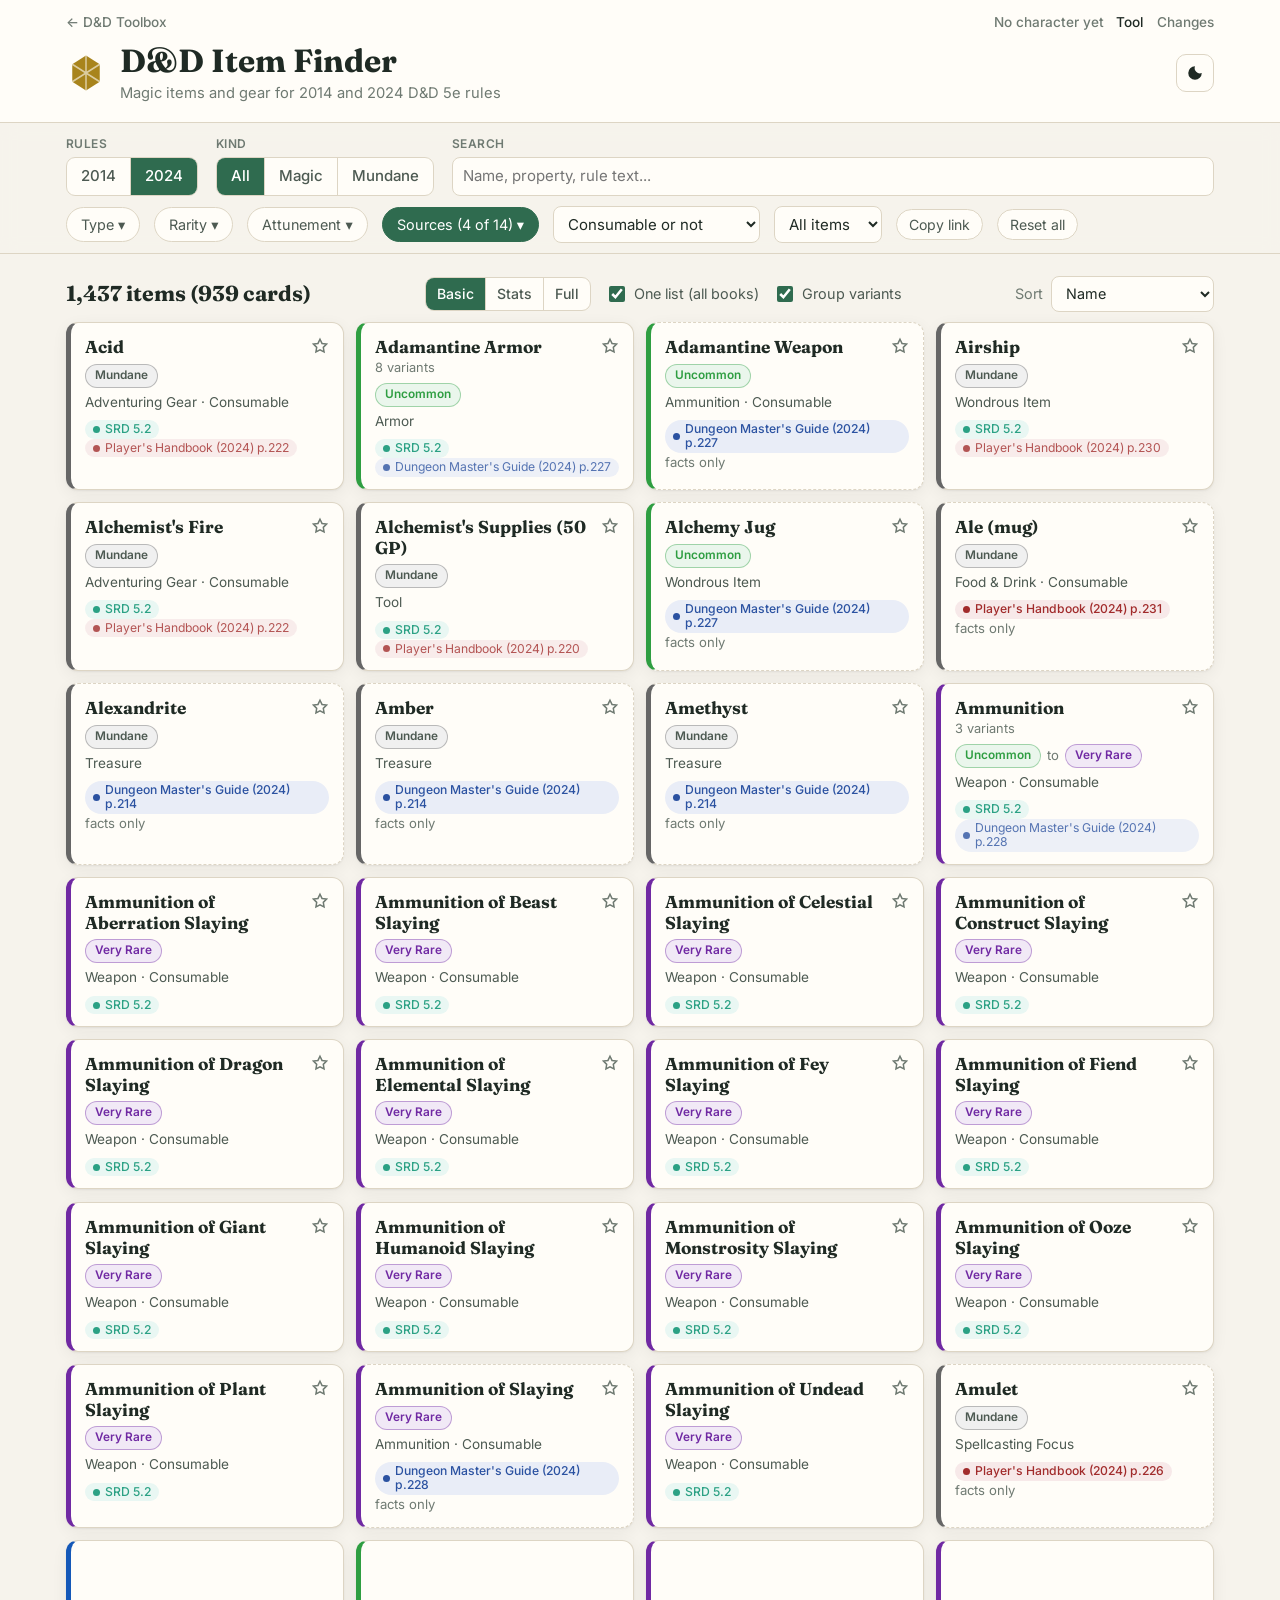
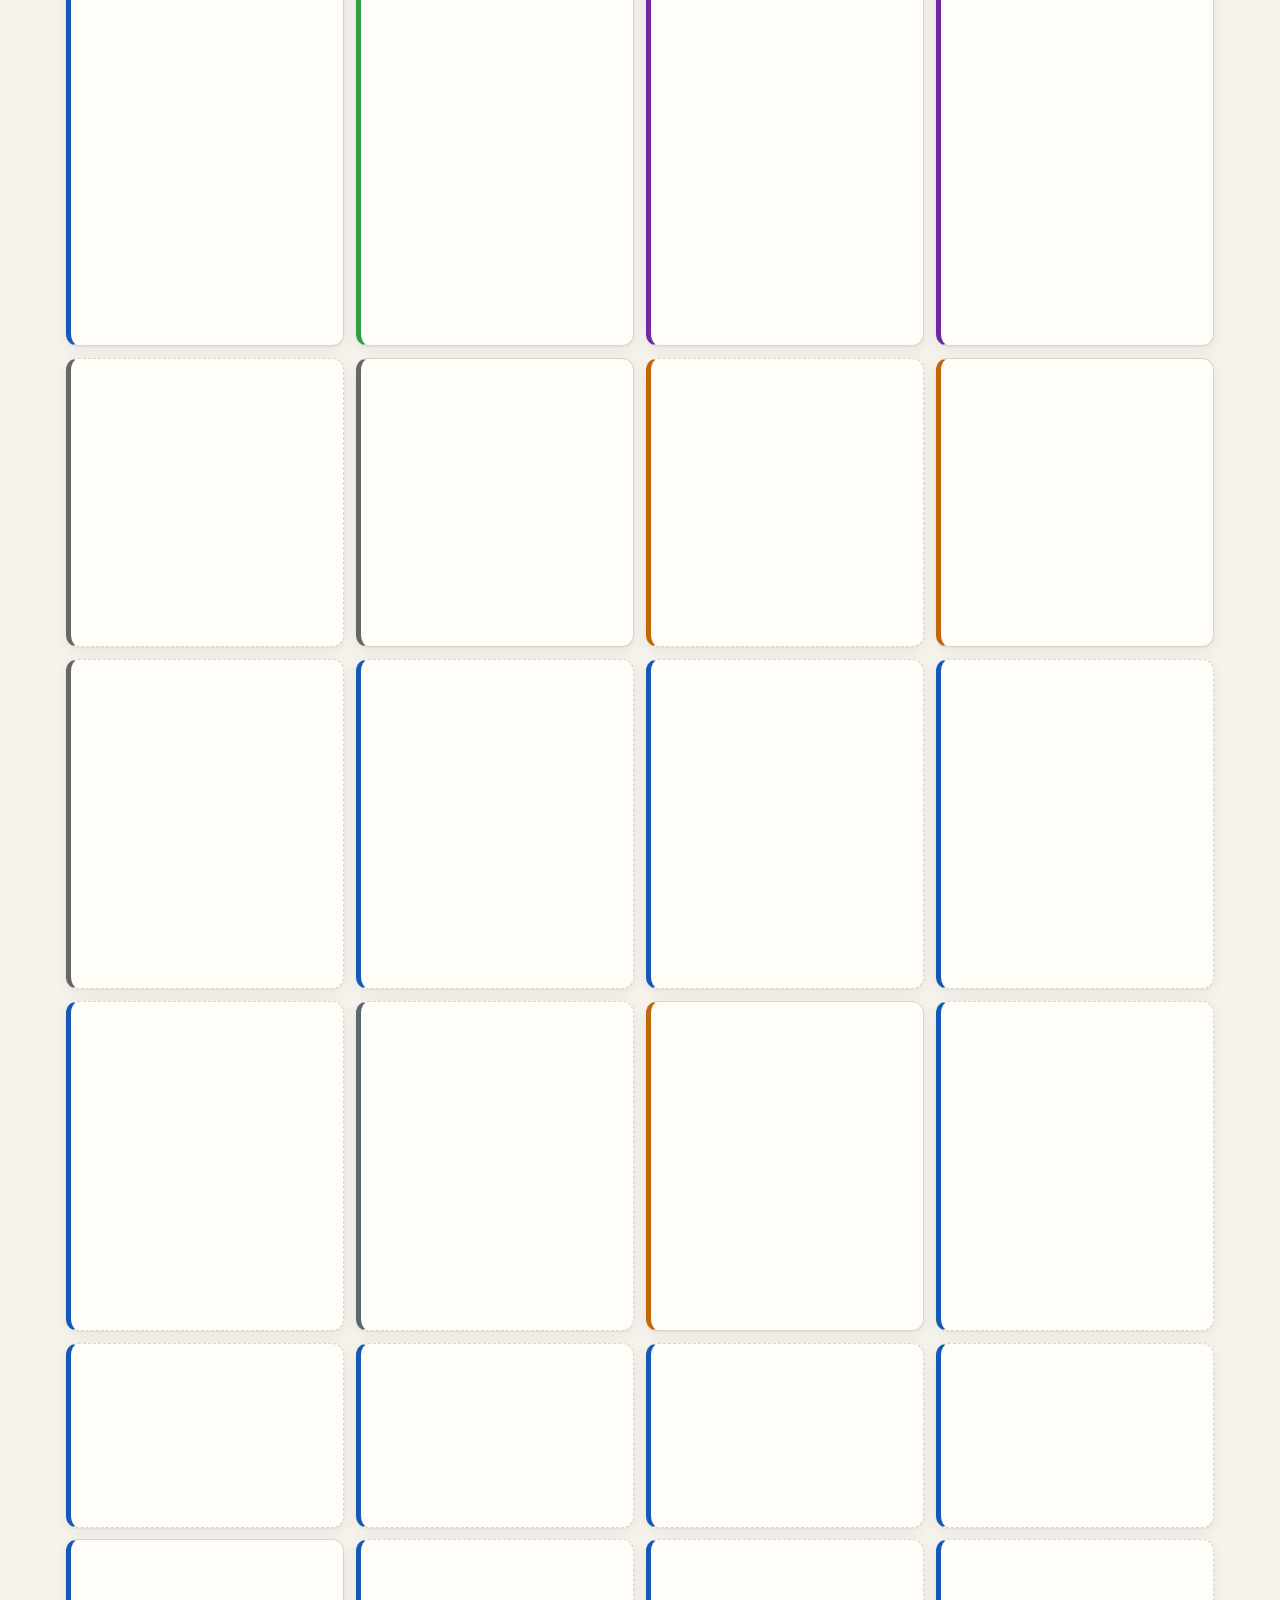
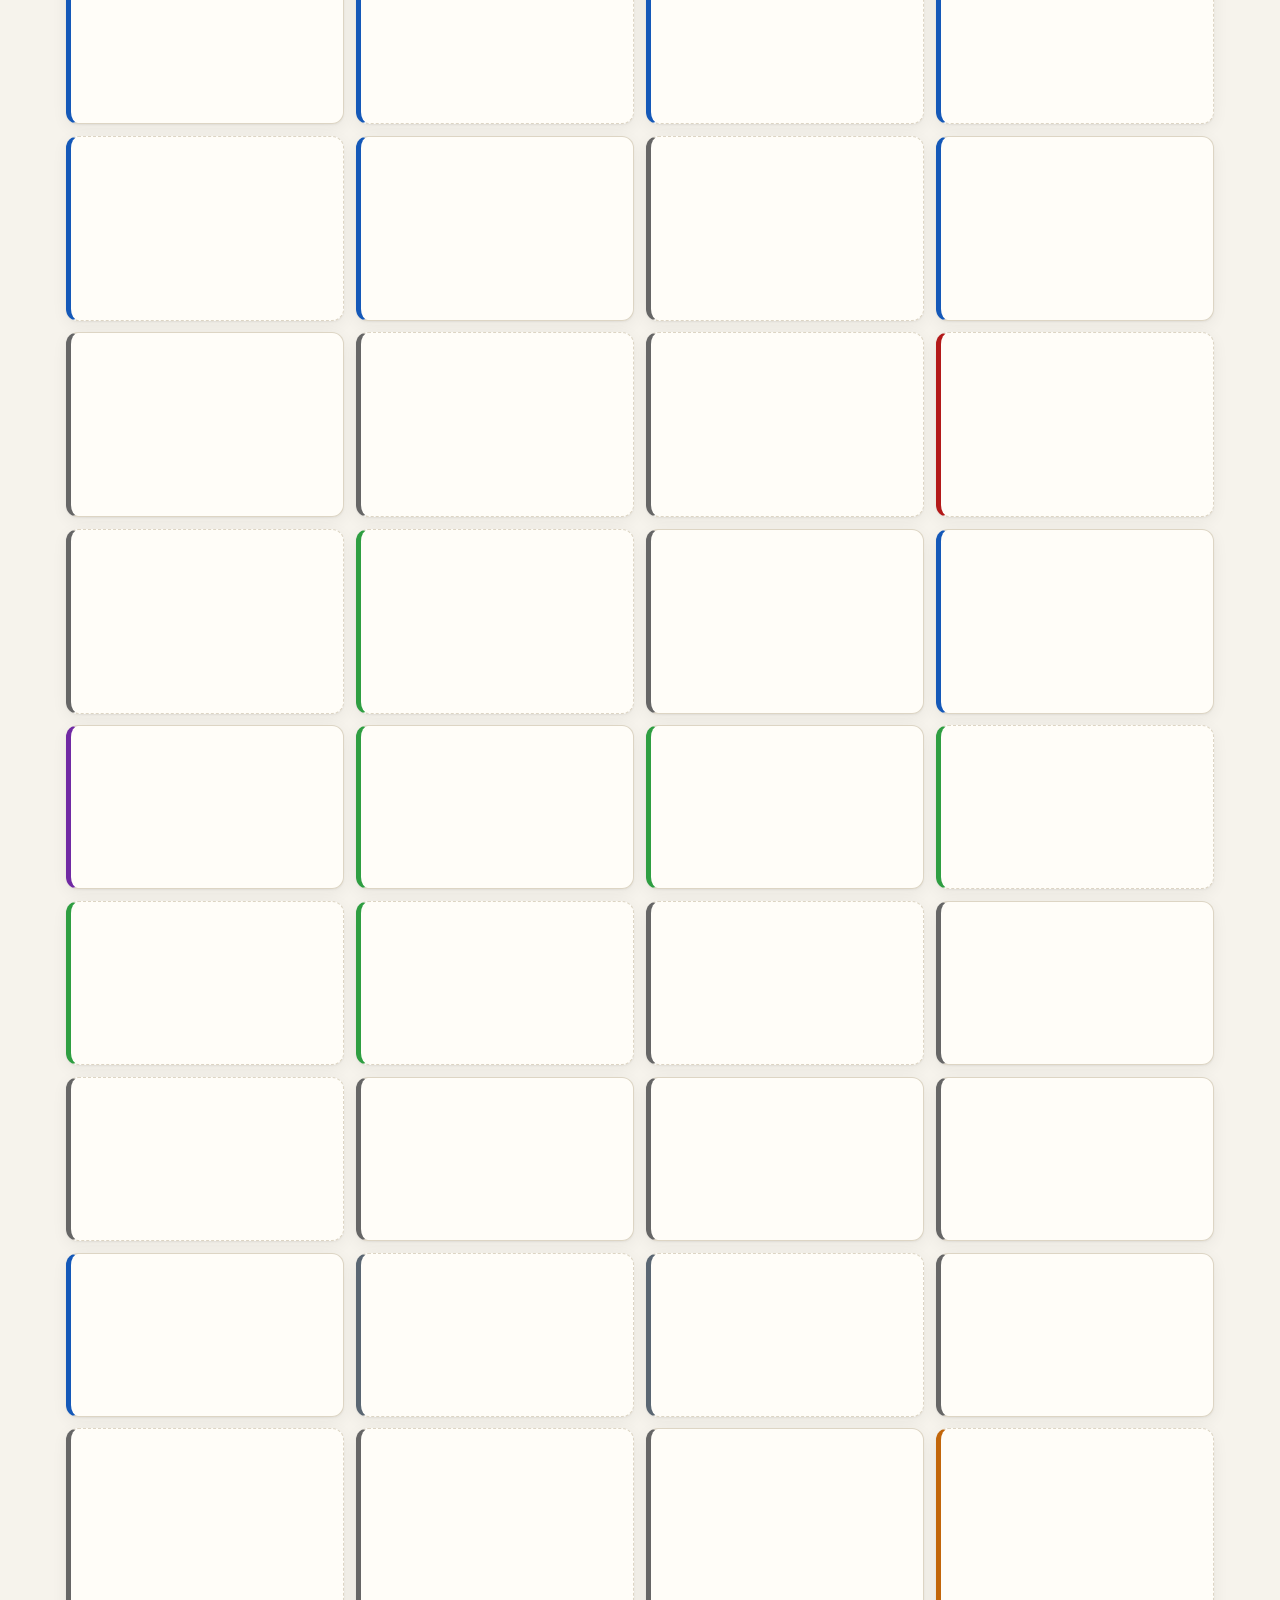
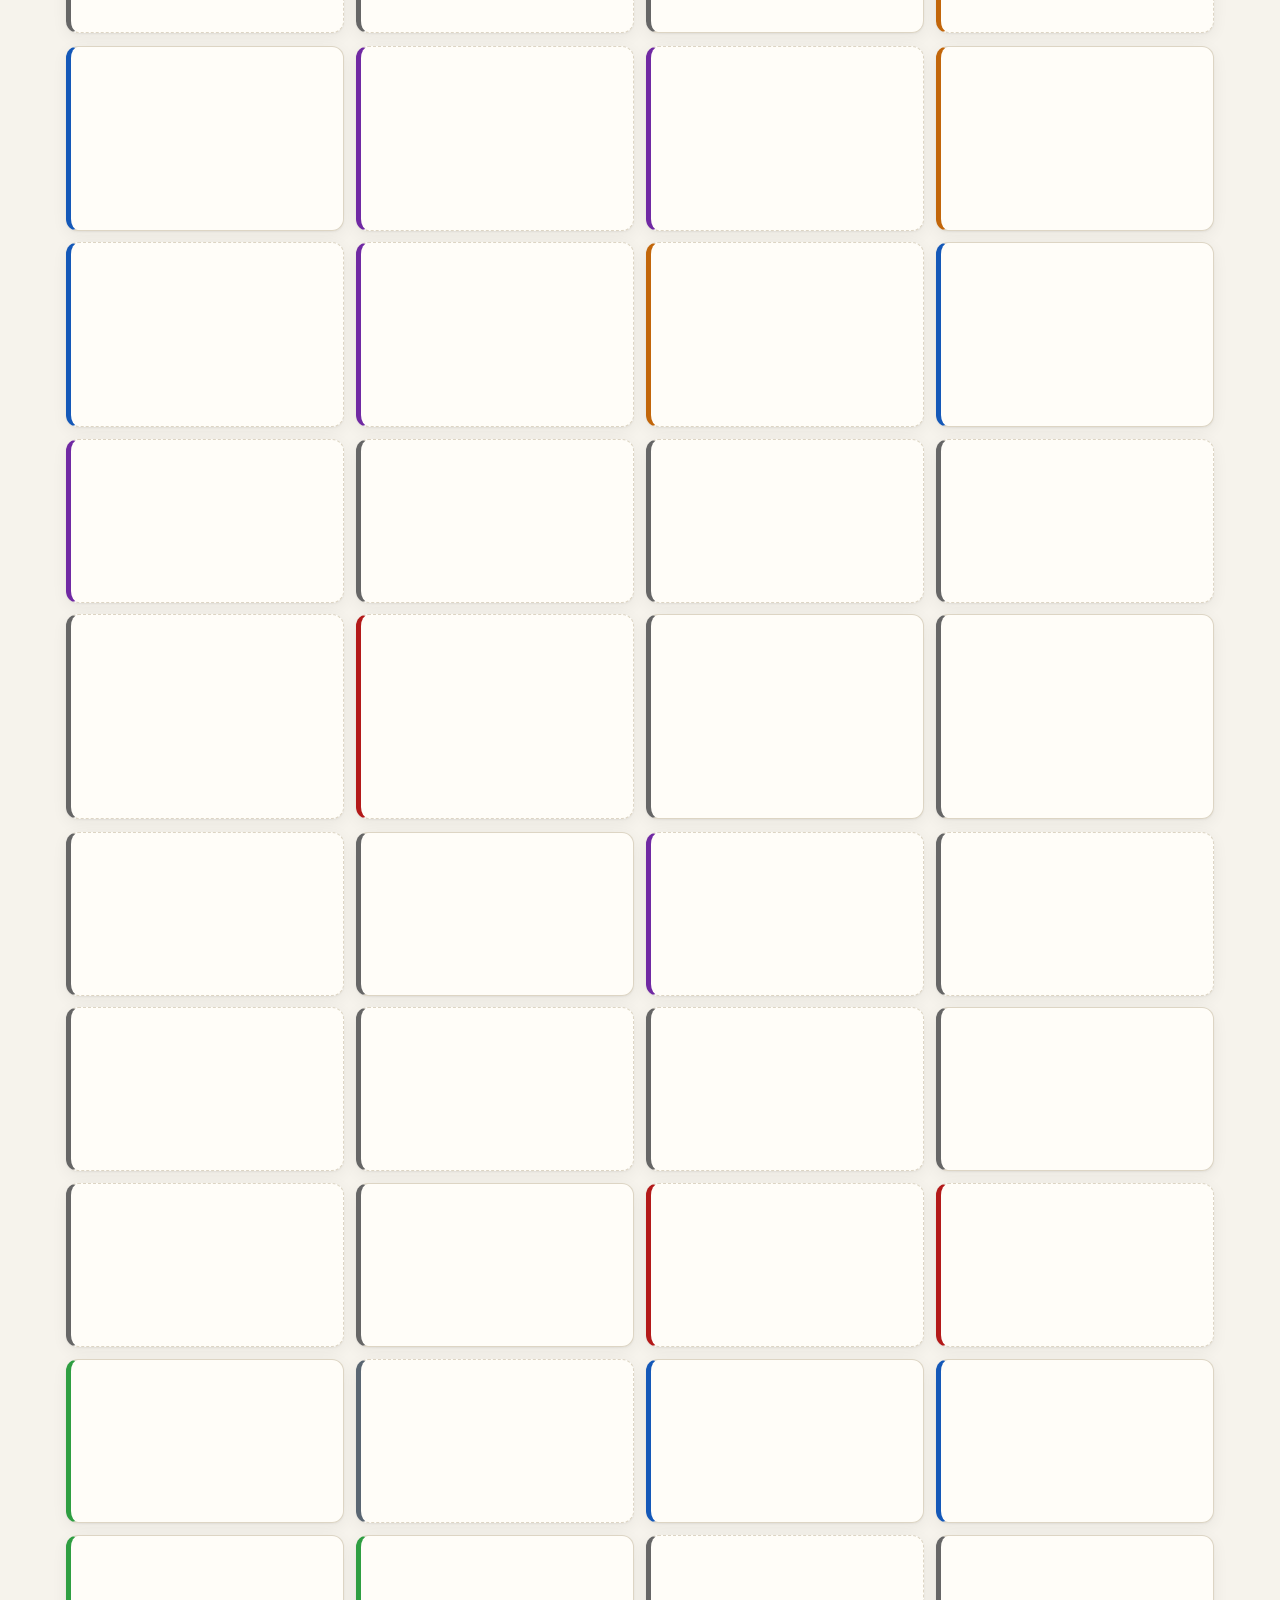
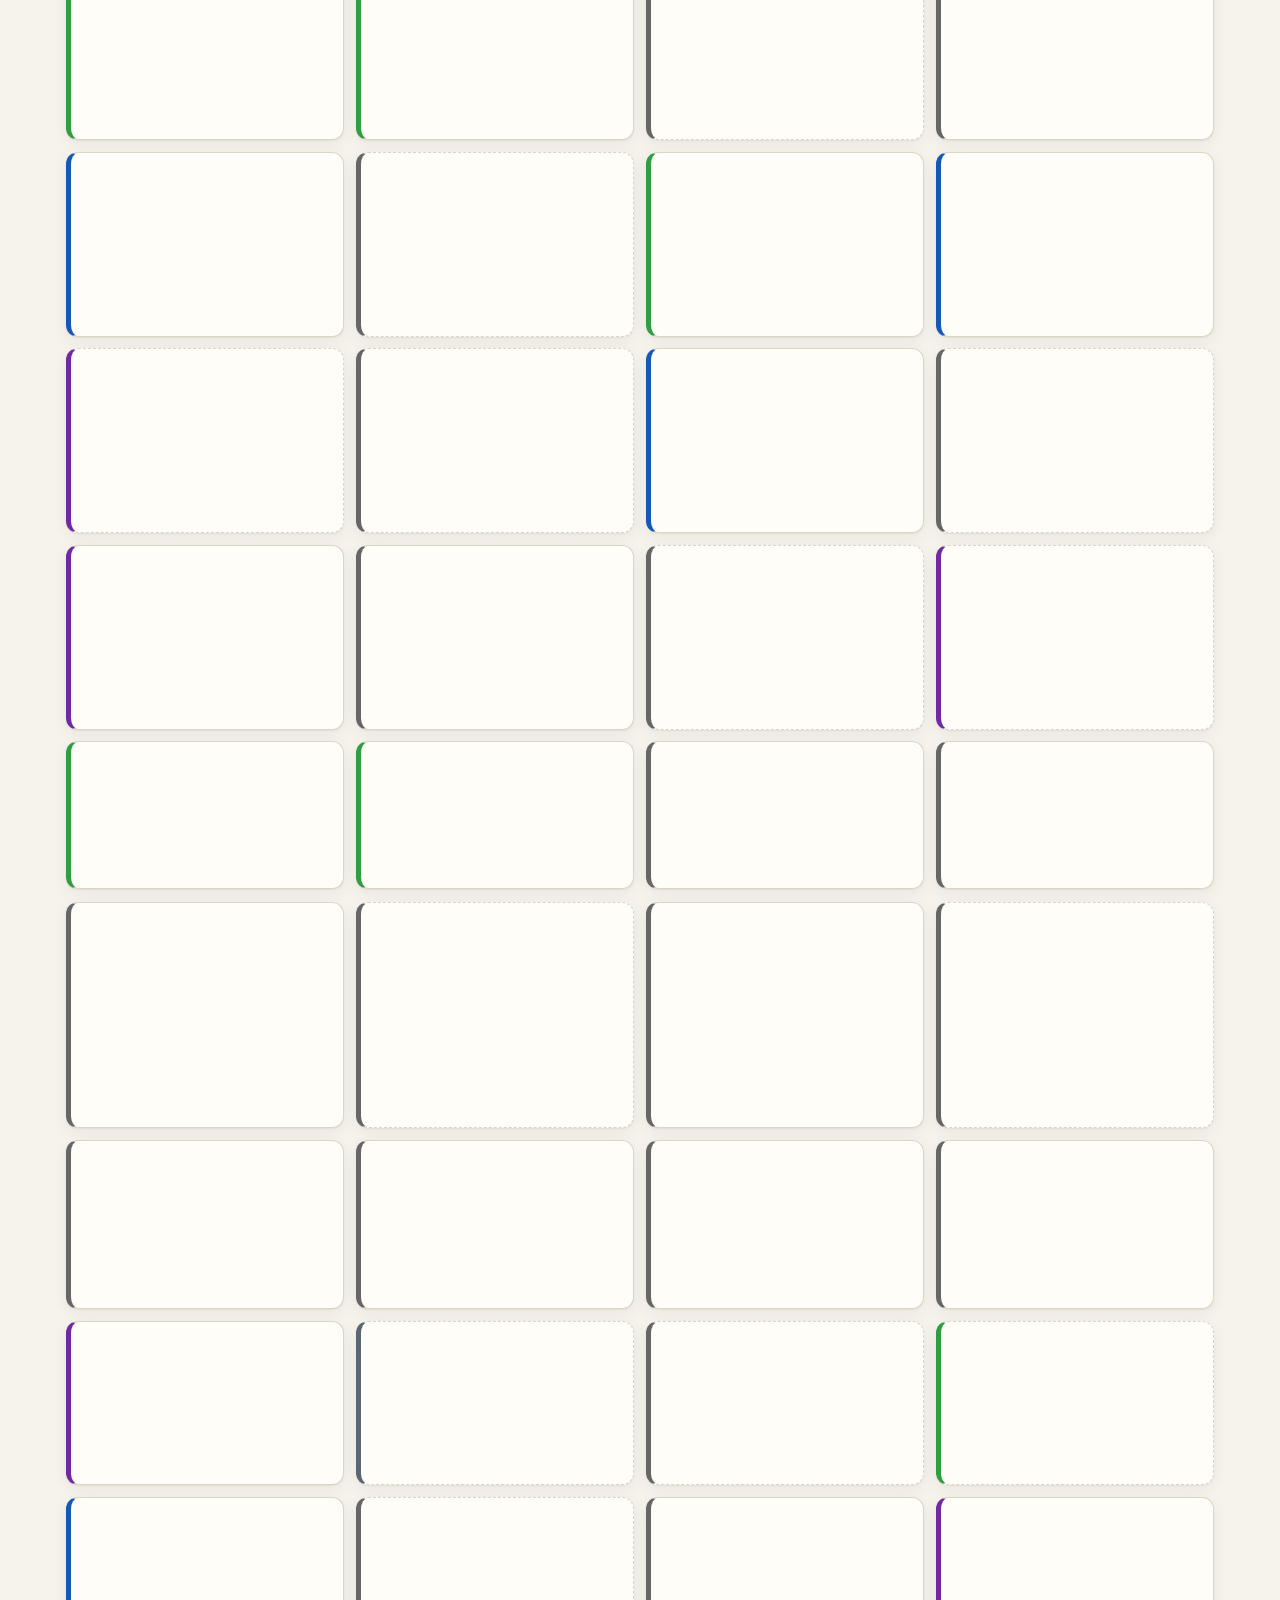
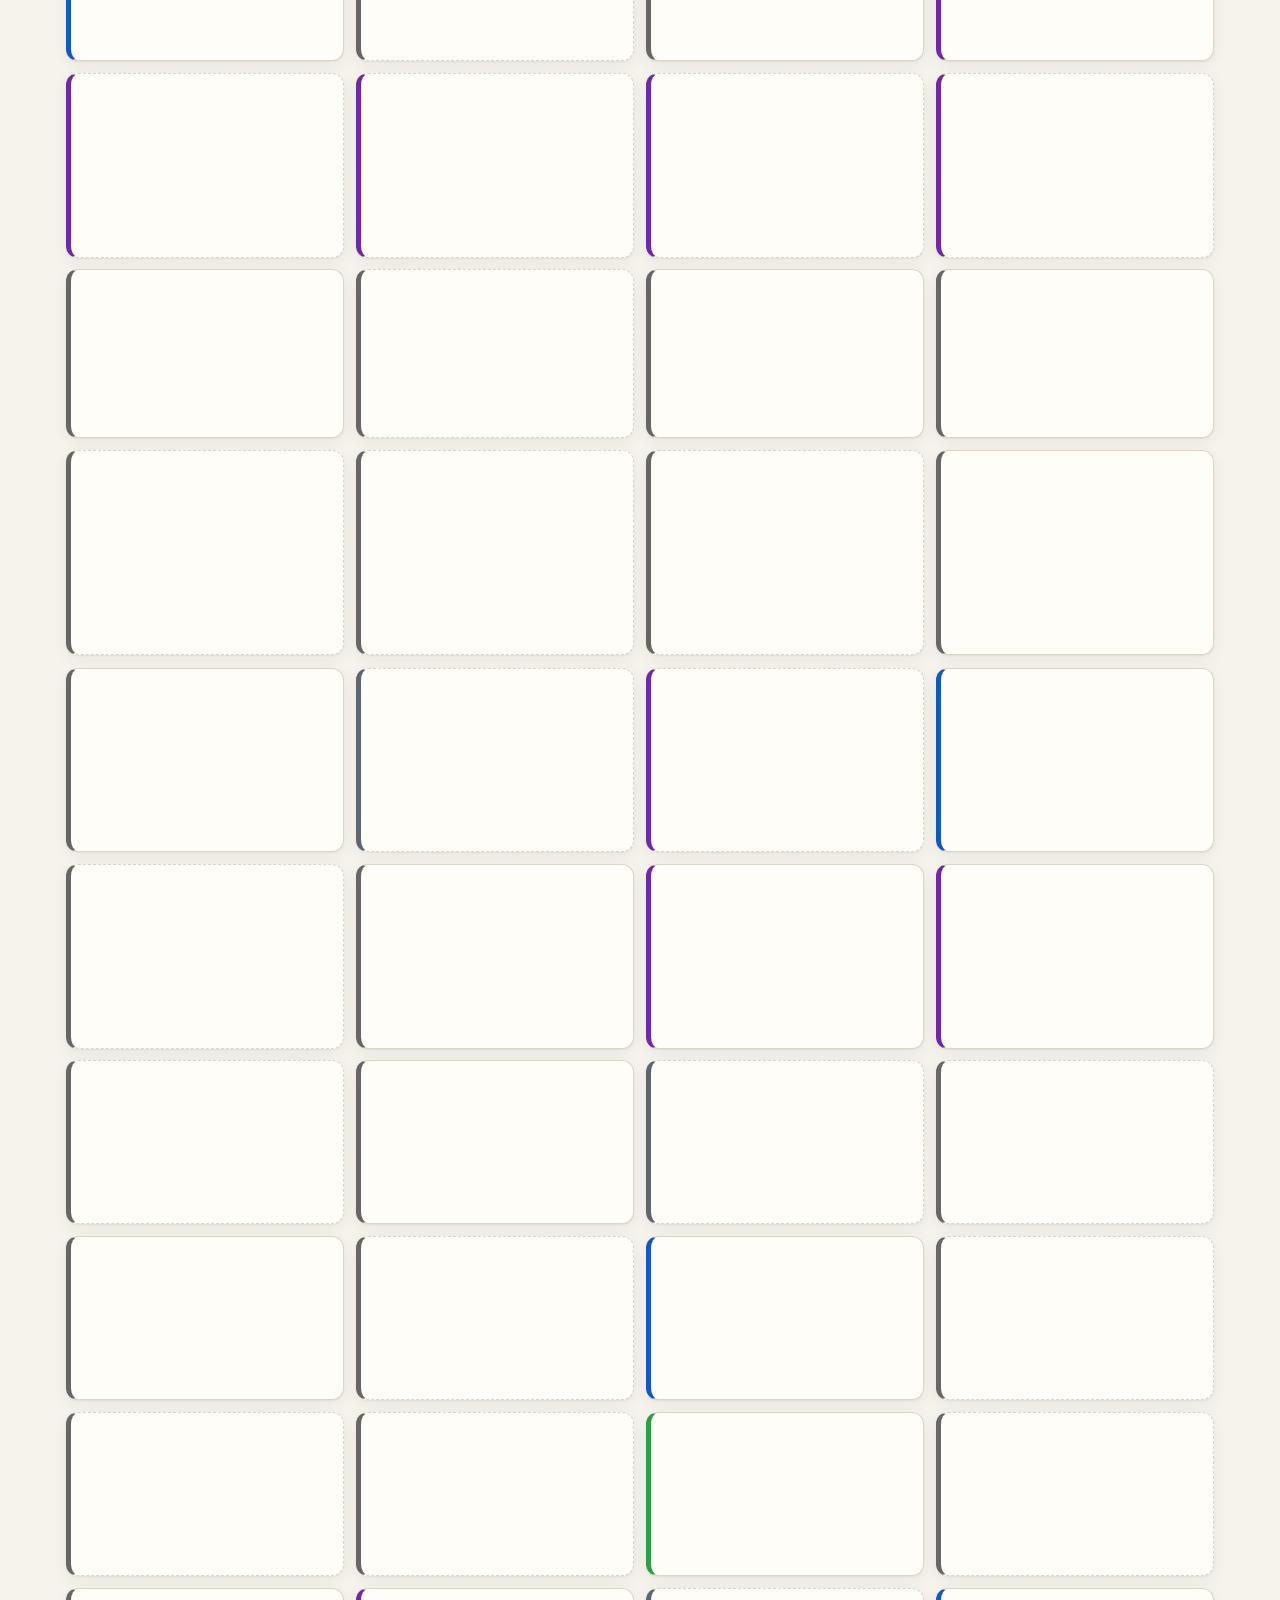
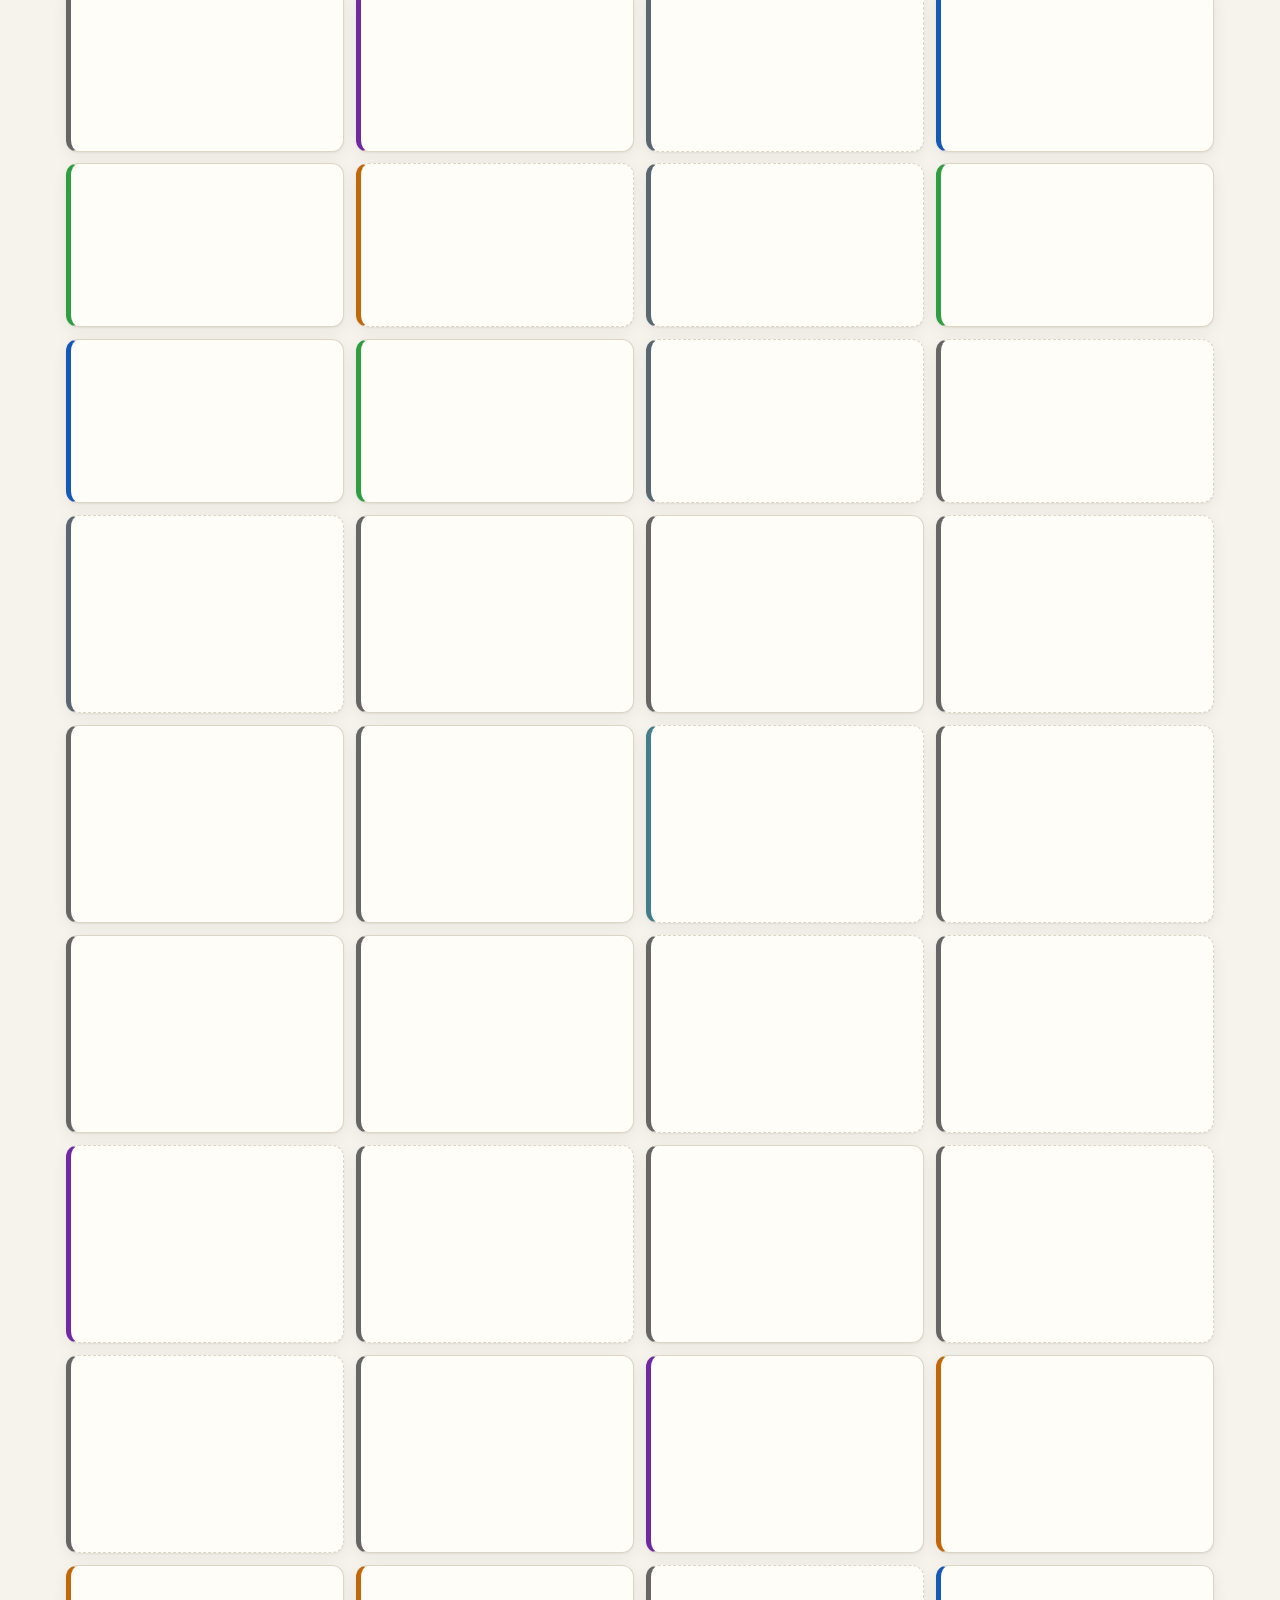
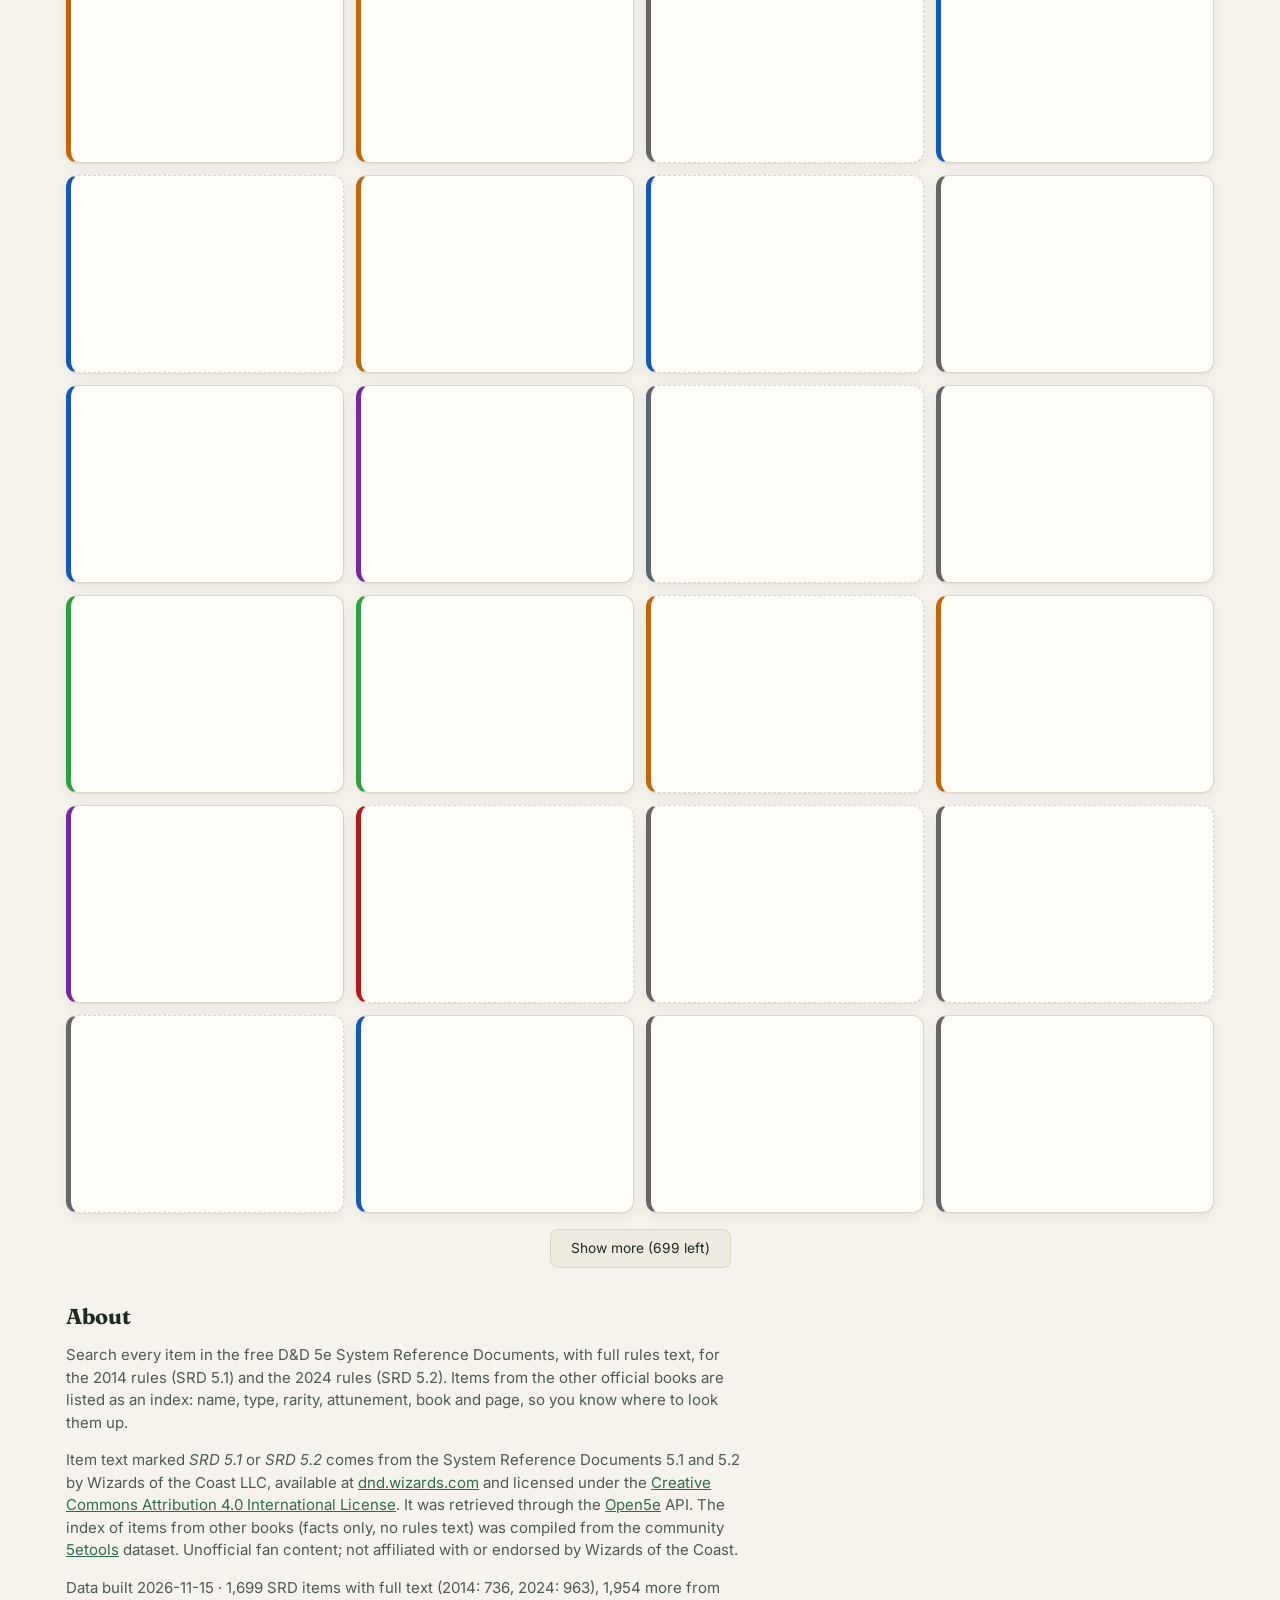
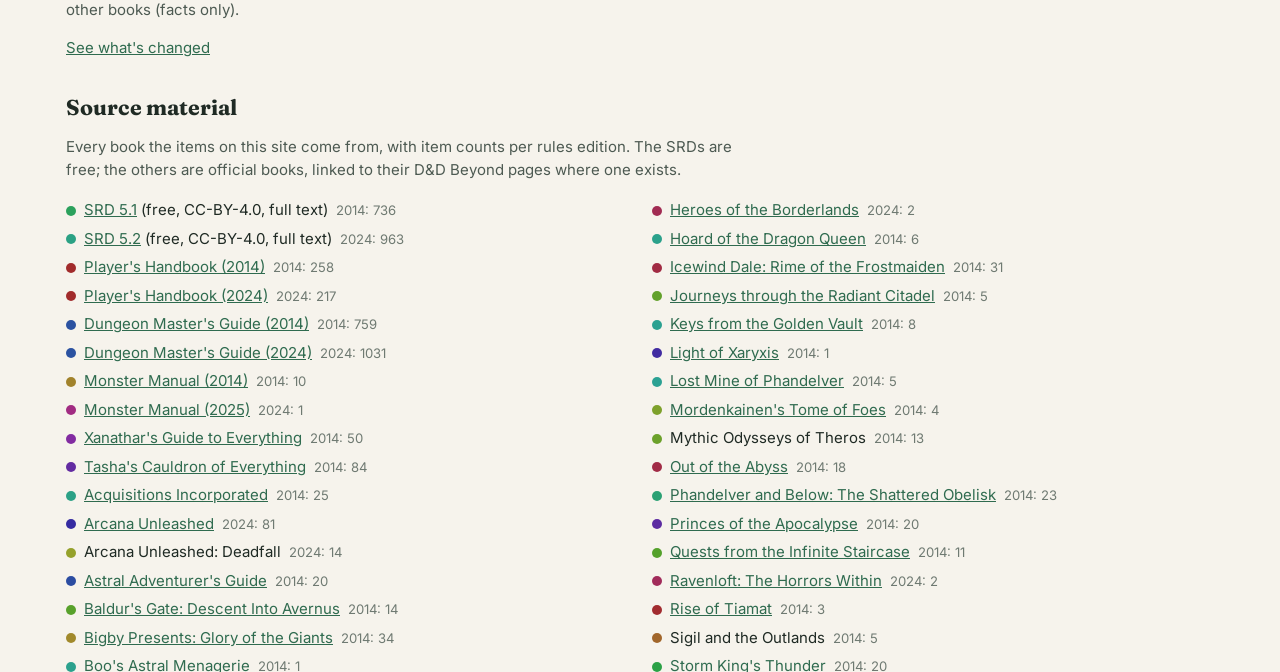
==== commit 30f970e8: "Audit fixes: variant lists, two tabs, data slips, race-or-class, links, a11y, paging - Favorites/Wis" ====
--- a/site/index.html
+++ b/site/index.html
@@ -109,7 +109,9 @@
       <option value="att" class="ch-only">Attuned</option>
     </select>
     <label class="tog ch-only" id="usableLbl" title="Hide items whose attunement is limited to classes this character doesn't have"><input type="checkbox" id="usable"> <span id="usableTxt">Usable by character</span></label>
-    <button type="button" class="chip" id="resetBtn">Reset filters</button>
+    <span class="small muted ch-only" id="attCount"></span>
+    <button type="button" class="chip" id="copyLink" title="Copy a link to this exact view">Copy link</button>
+    <button type="button" class="chip" id="resetBtn" title="Clear every filter and view setting (the rules edition stays)">Reset all</button>
   </div>
 </section>
 
--- a/site/styles.css
+++ b/site/styles.css
@@ -324,6 +324,14 @@
   .card[data-rarity] { border-left-color: #000; }
   .itext.mini { border-top-color: #999; }
 }
+/* cards: the title link covers the card, the favorite star sits above it (no buttons inside a button) */
+.card, .other { position: relative; }
+a.open { color: inherit; text-decoration: none; }
+a.open::after { content: ""; position: absolute; inset: 0; border-radius: inherit; }
+a.open:focus { outline: none; }
+.card:focus-within, .other:focus-within { outline: 2px solid var(--accent); outline-offset: -2px; }
+.card .fav, .other .fav { z-index: 2; }
+.mark.fav { border-color: var(--gold); color: var(--ink-2); }
 /* per-character marks (character.js) */
 .ch-only[hidden] { display: none !important; }
 .mark { display: inline-block; font-size: .72rem; font-weight: 600; padding: 1px 7px; border-radius: 999px; border: 1px solid var(--accent); color: var(--accent); }
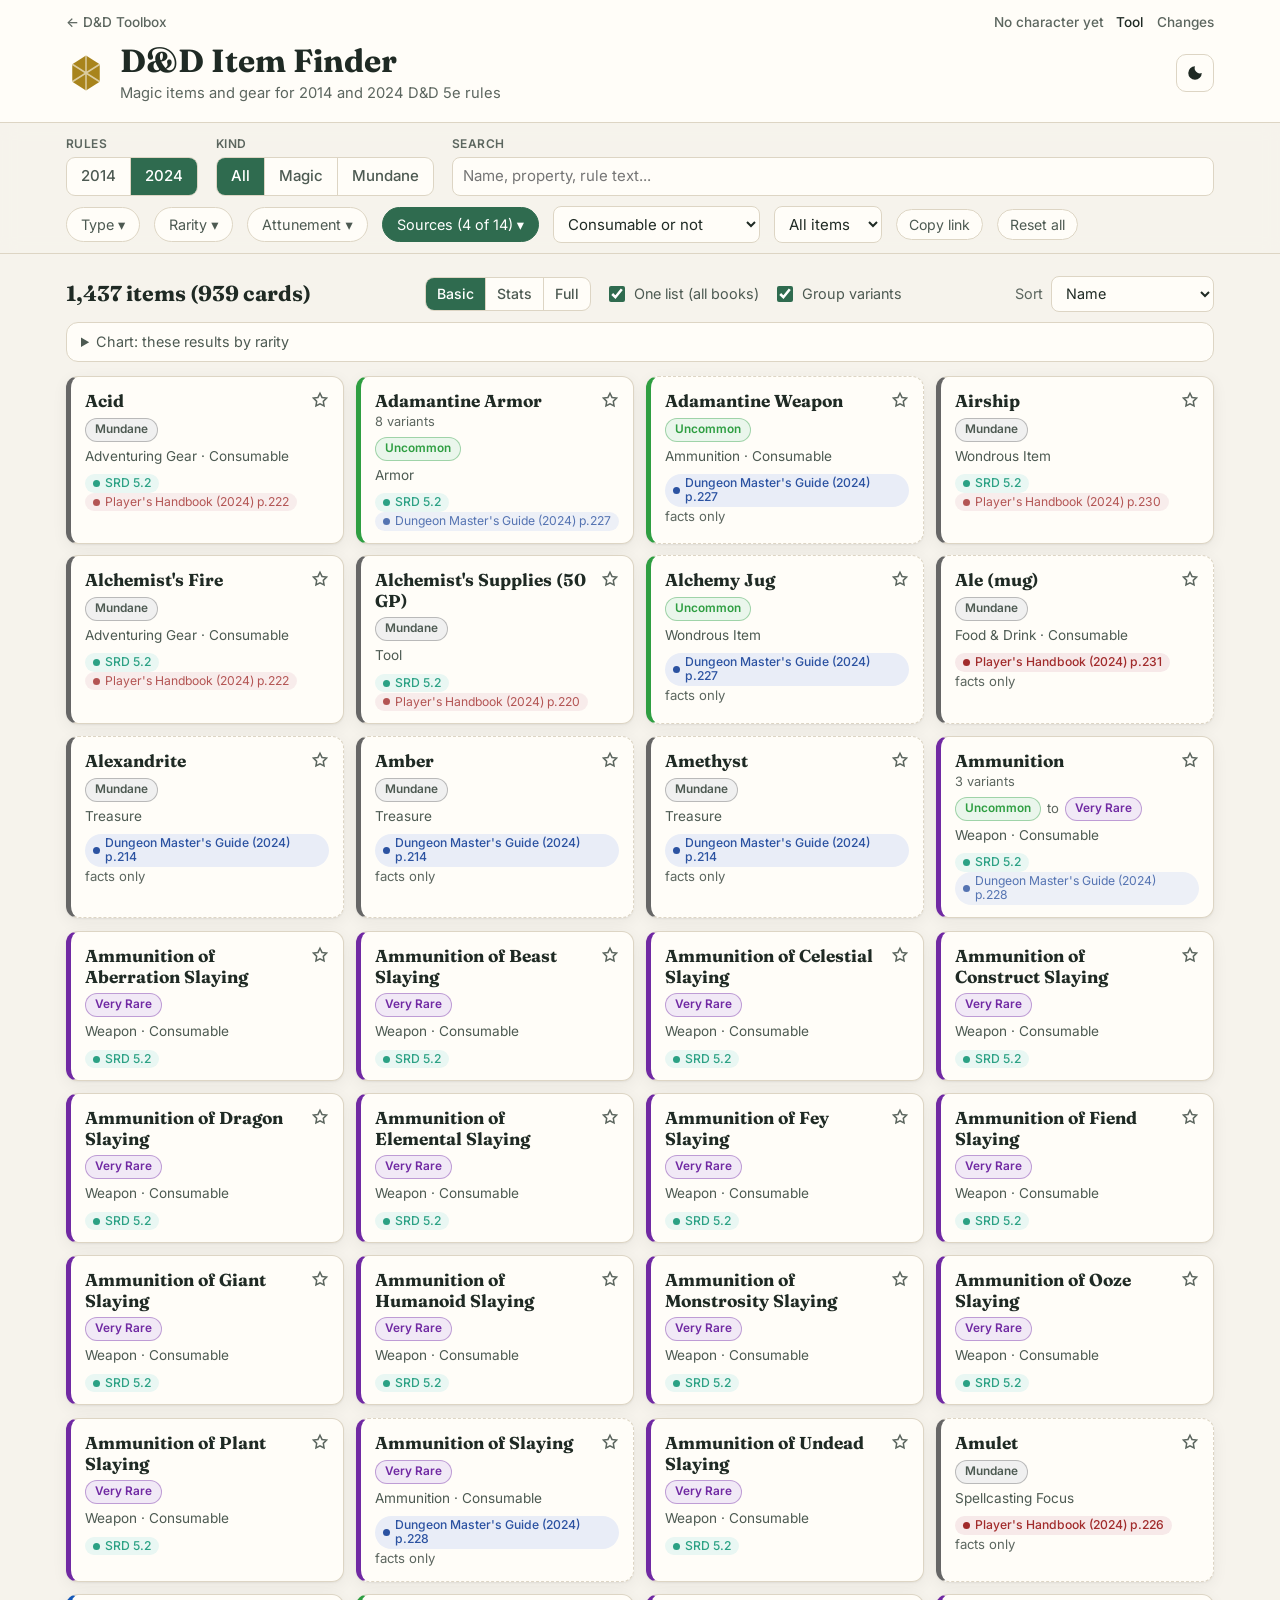
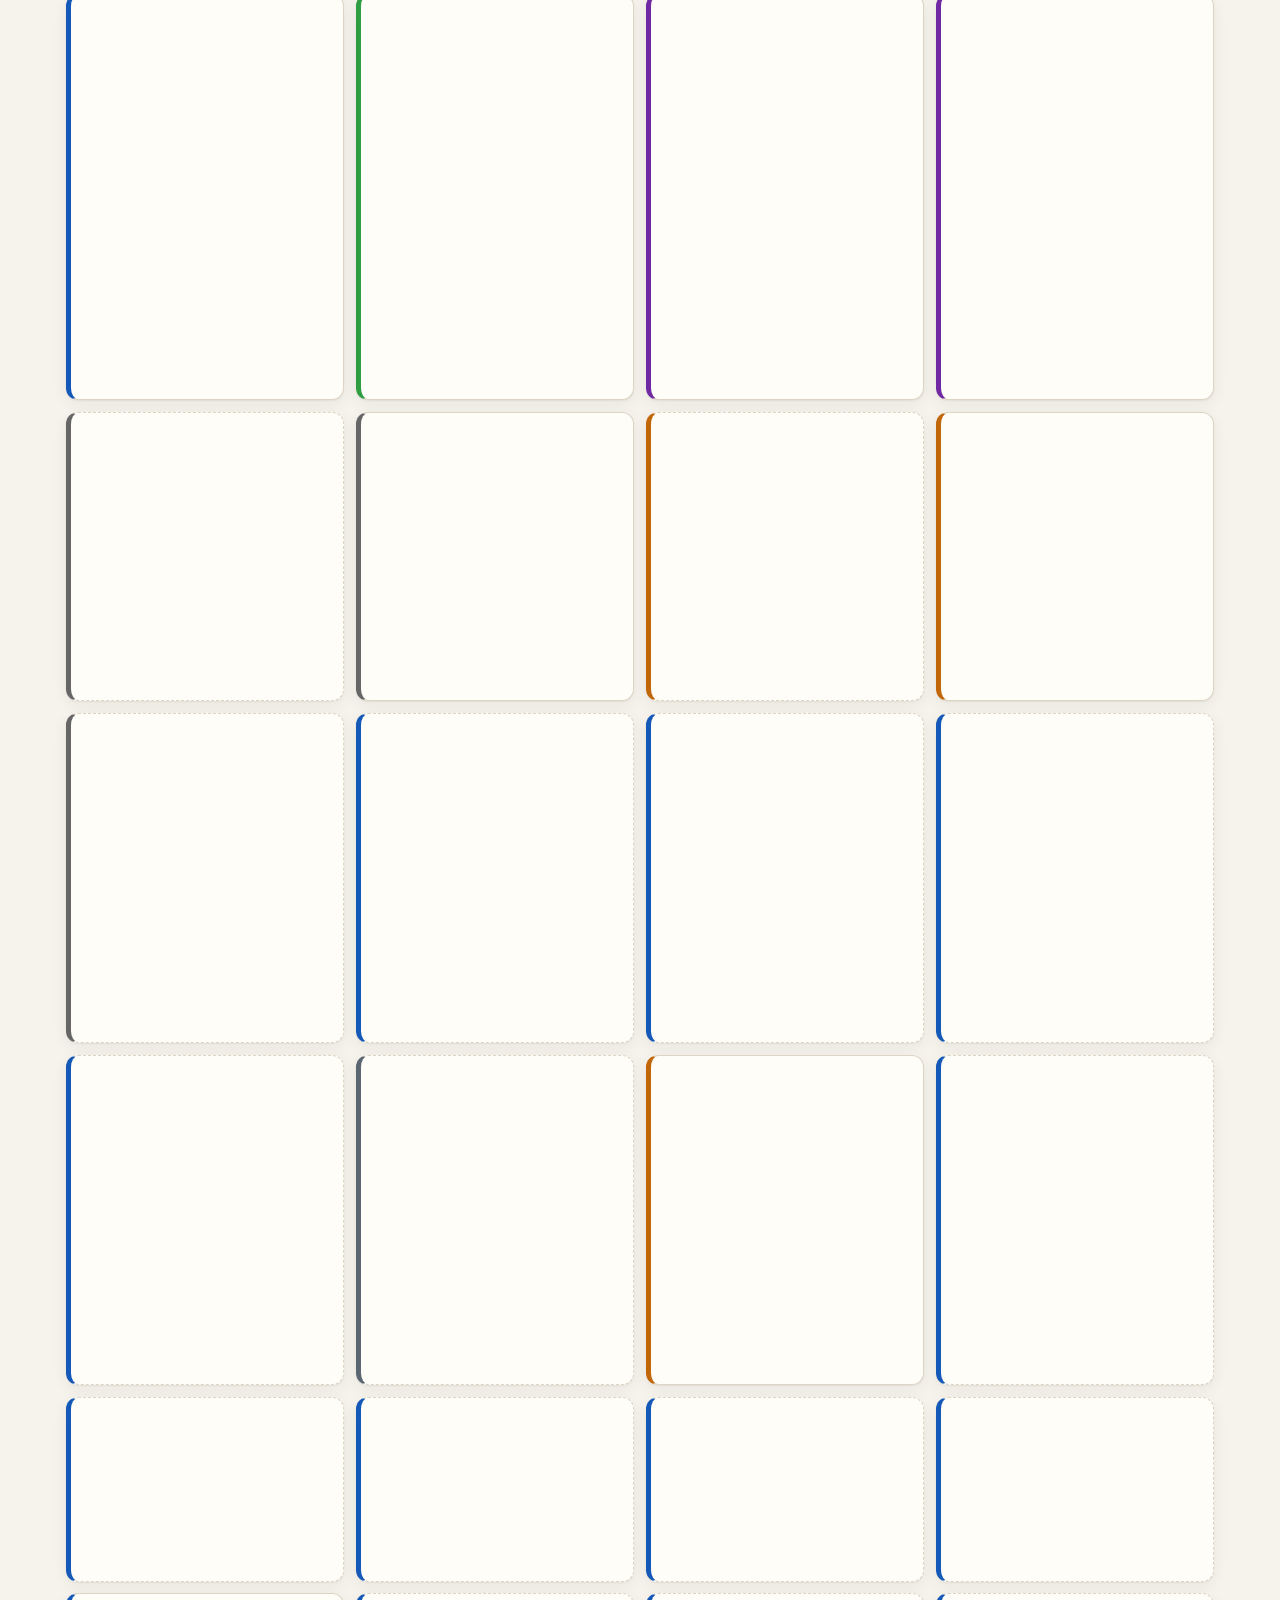
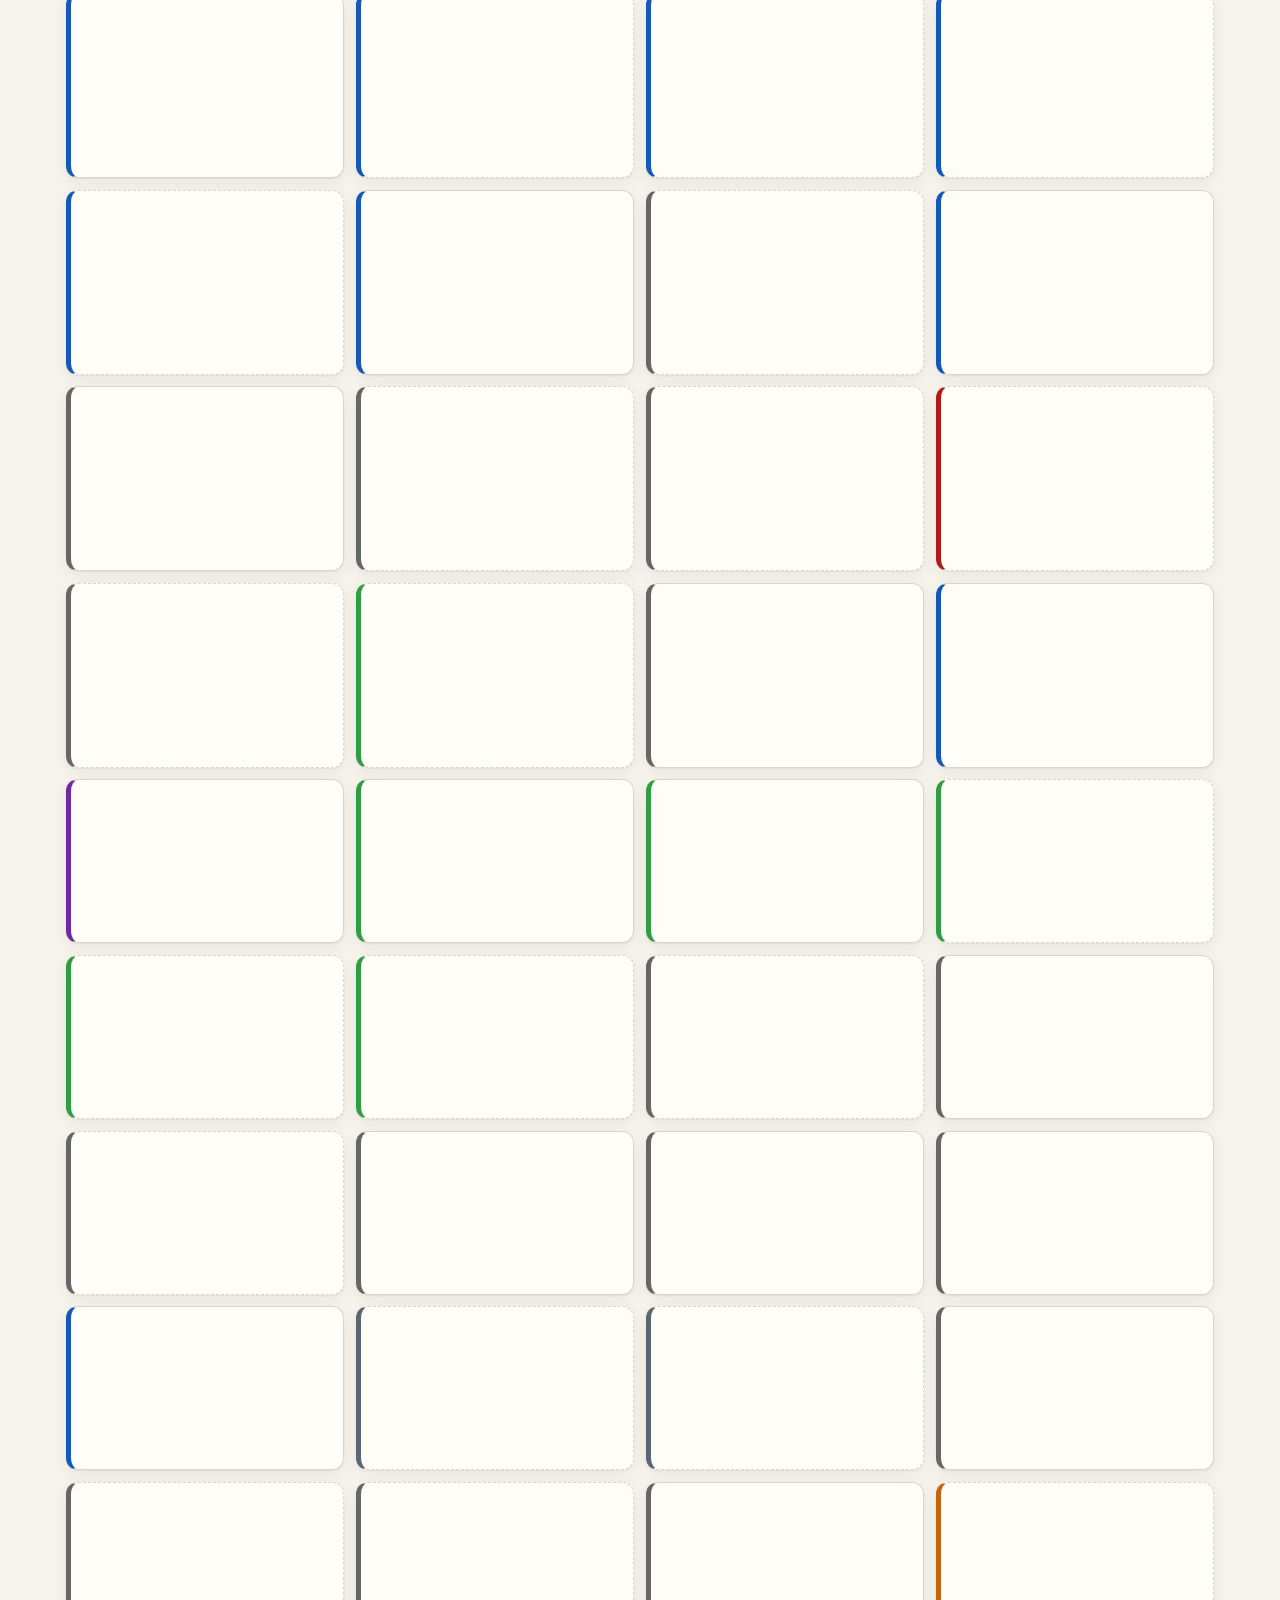
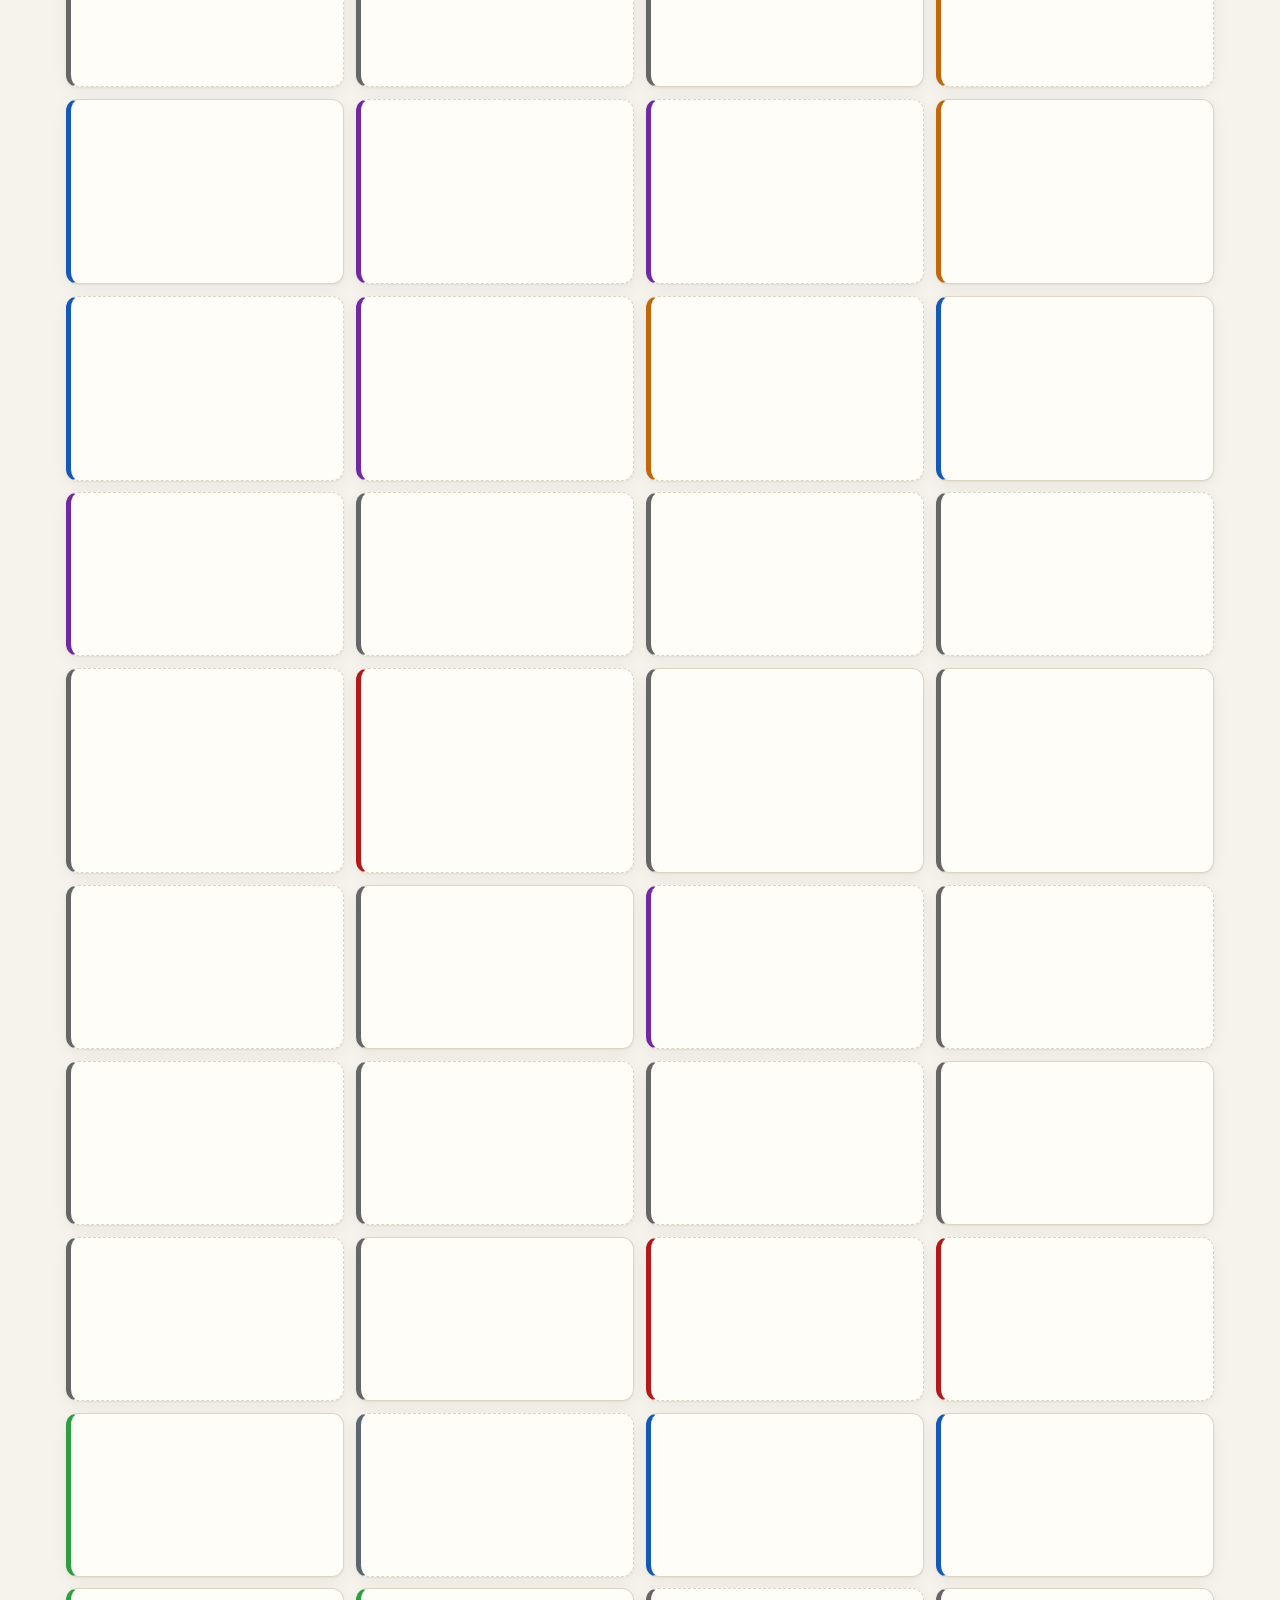
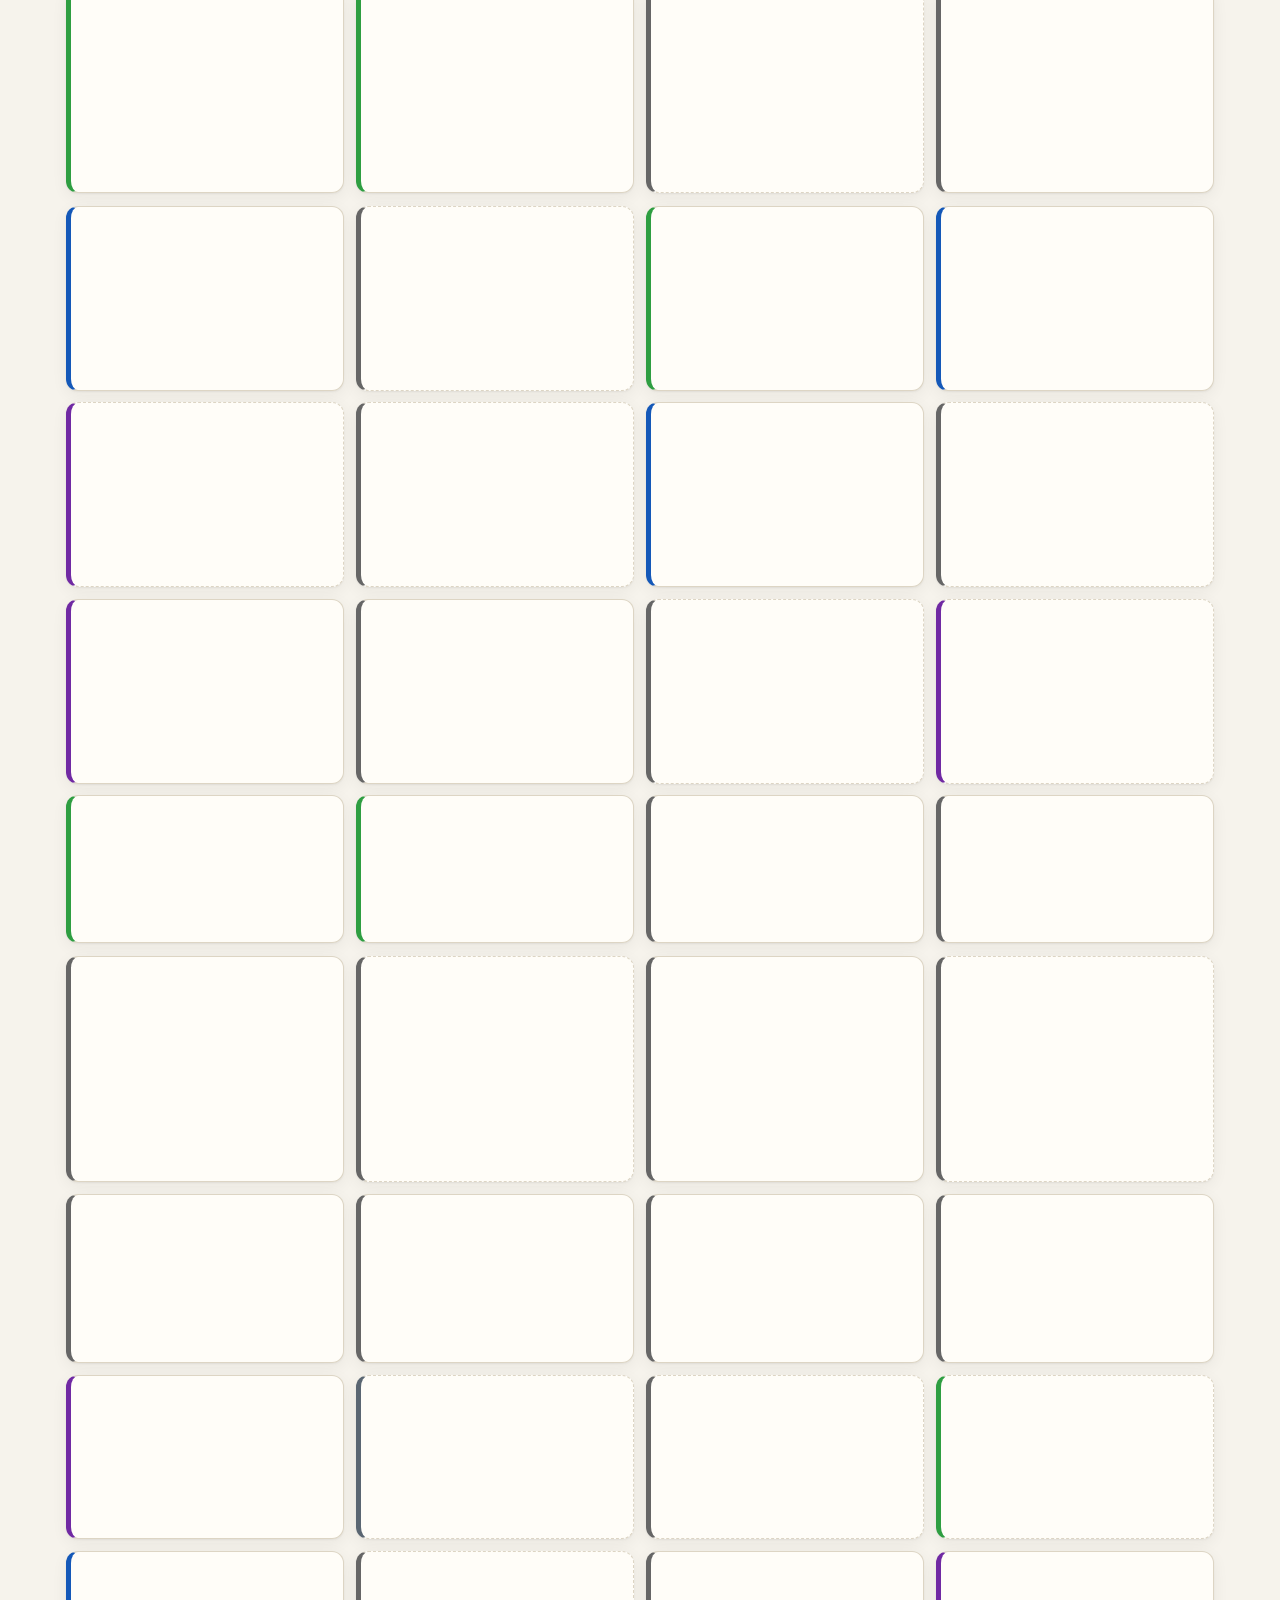
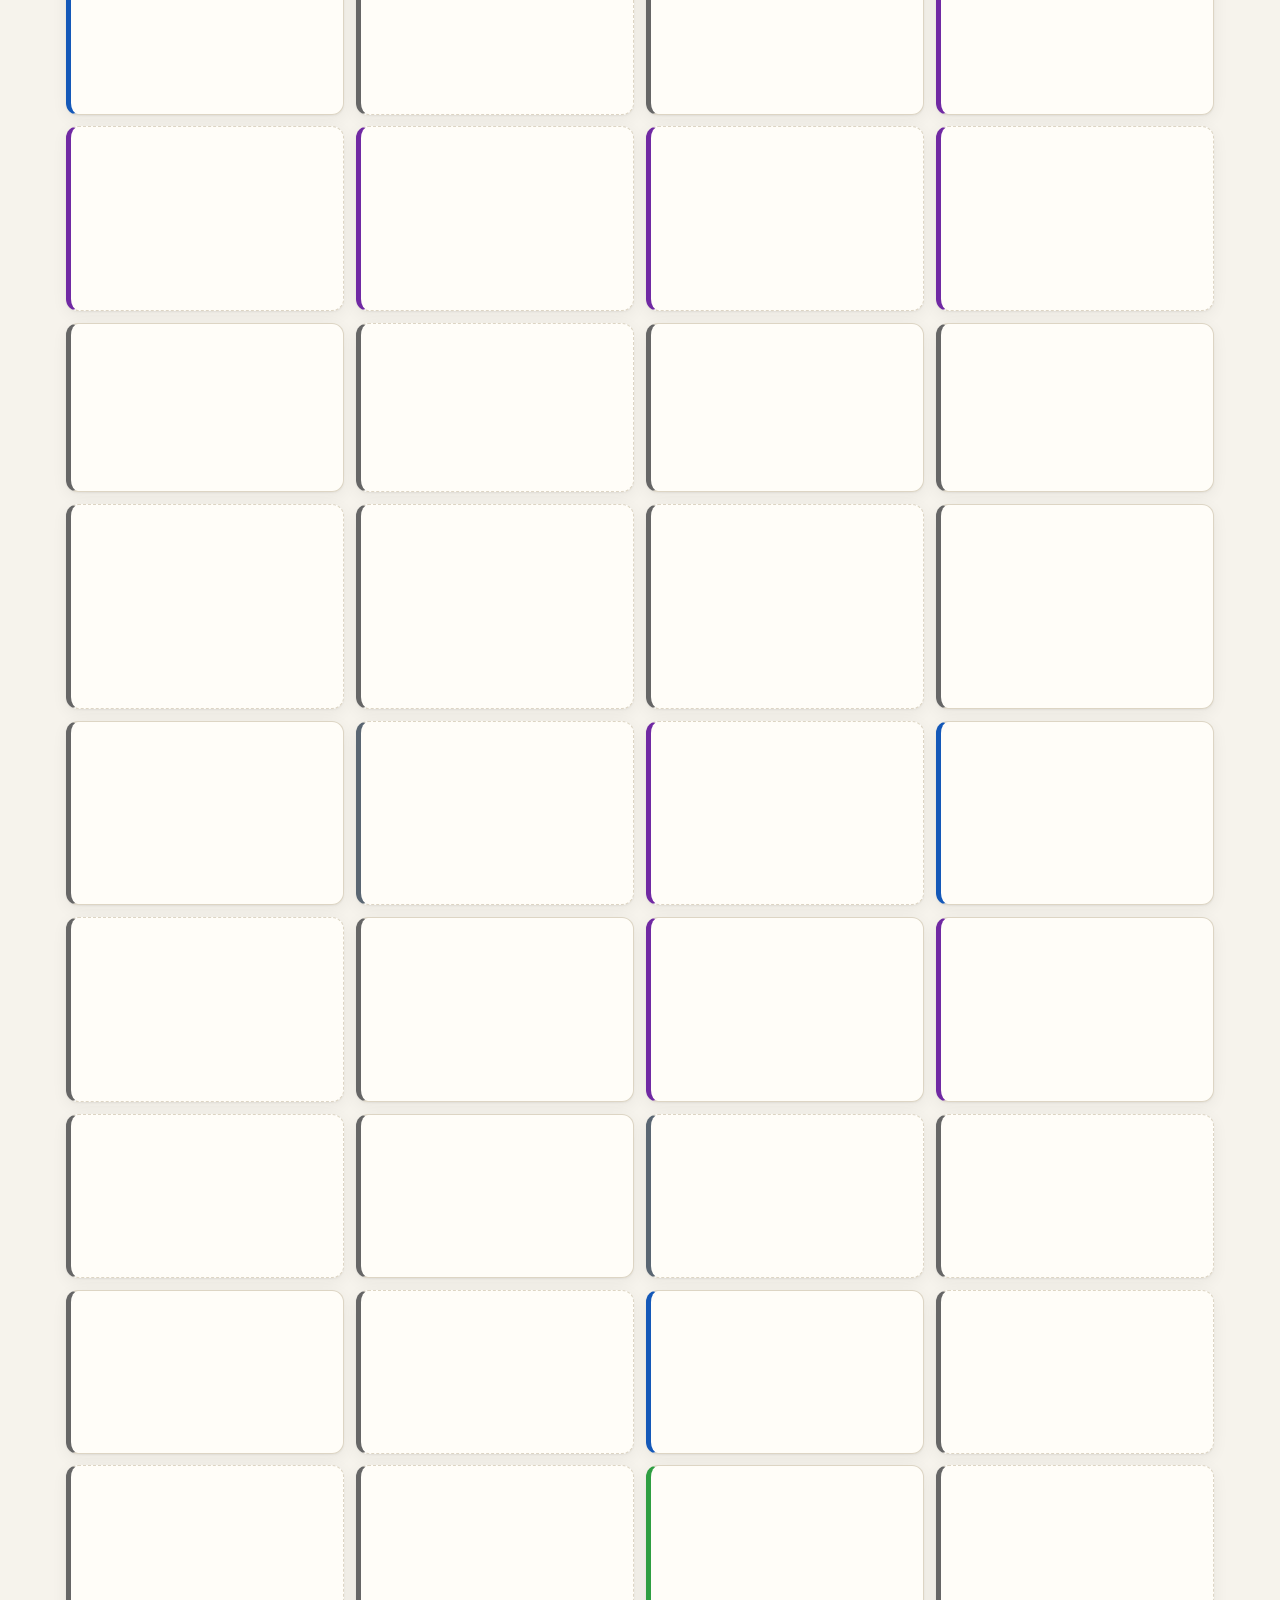
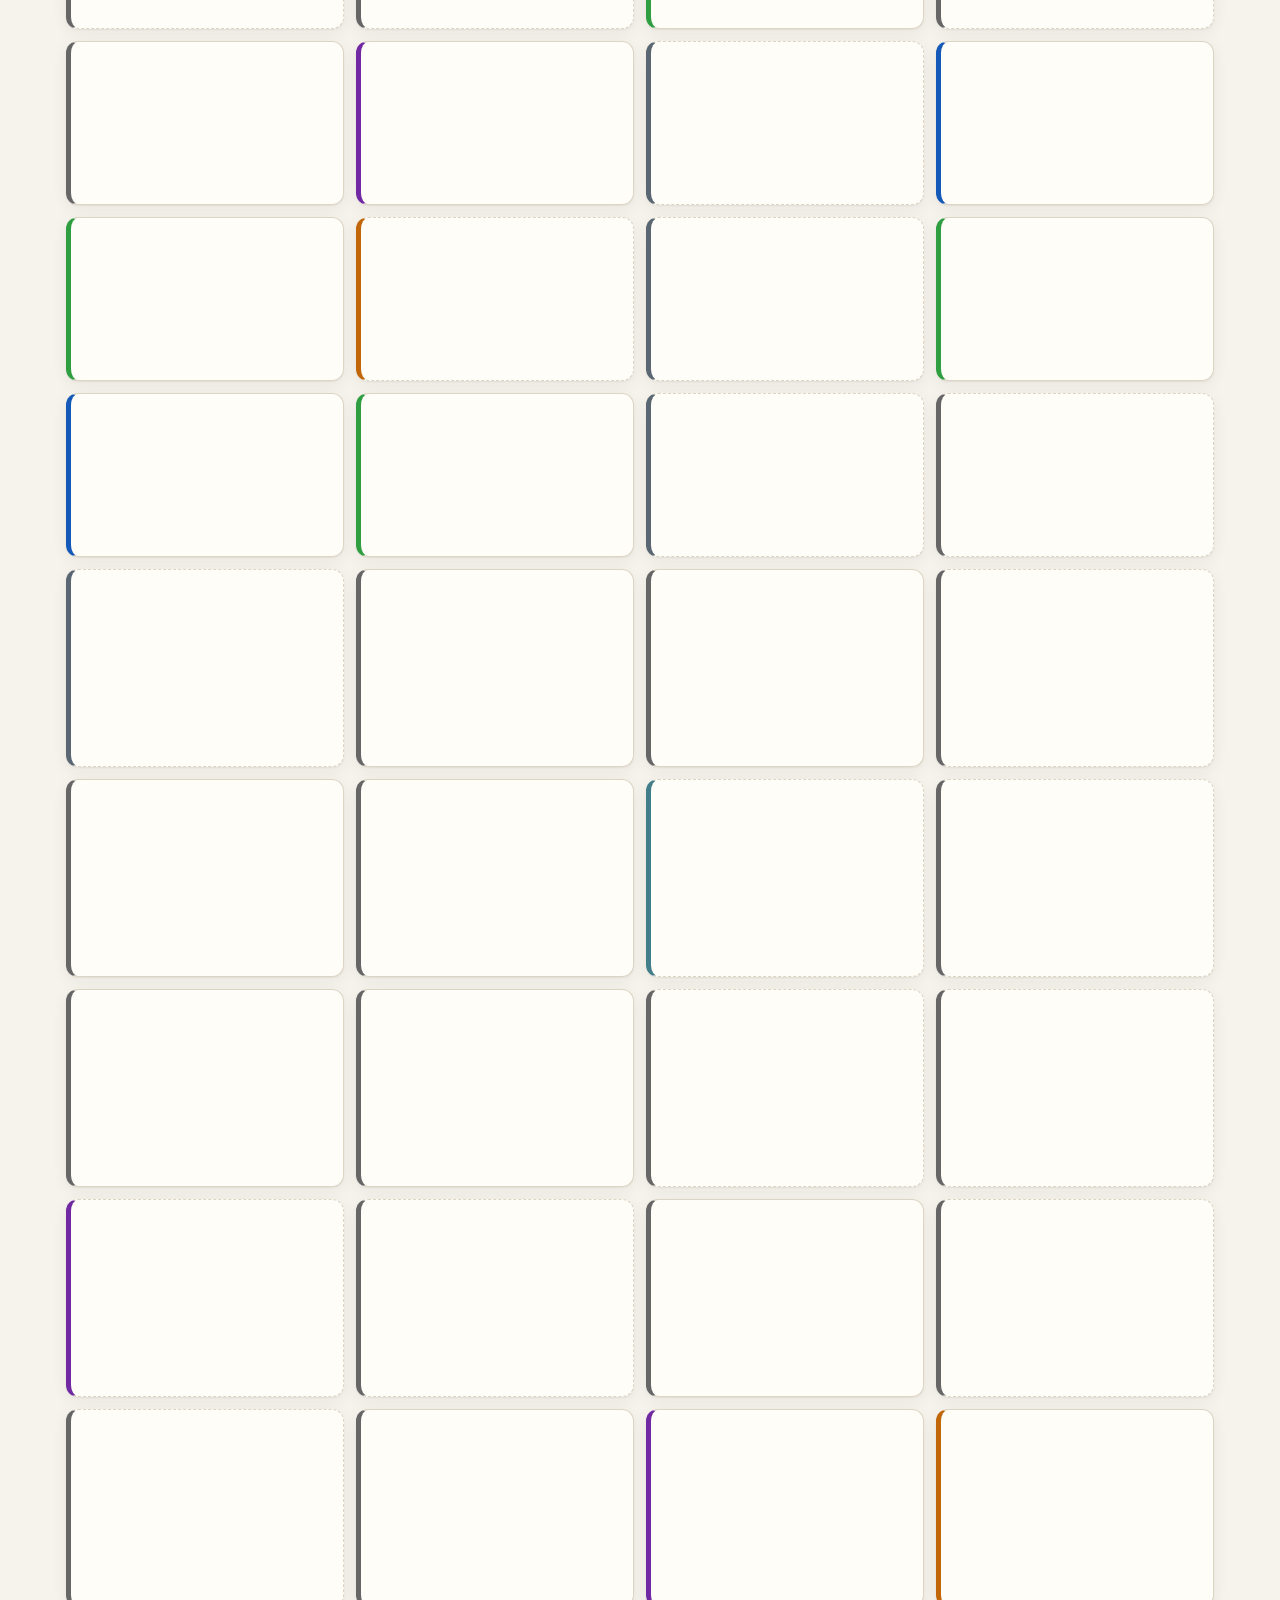
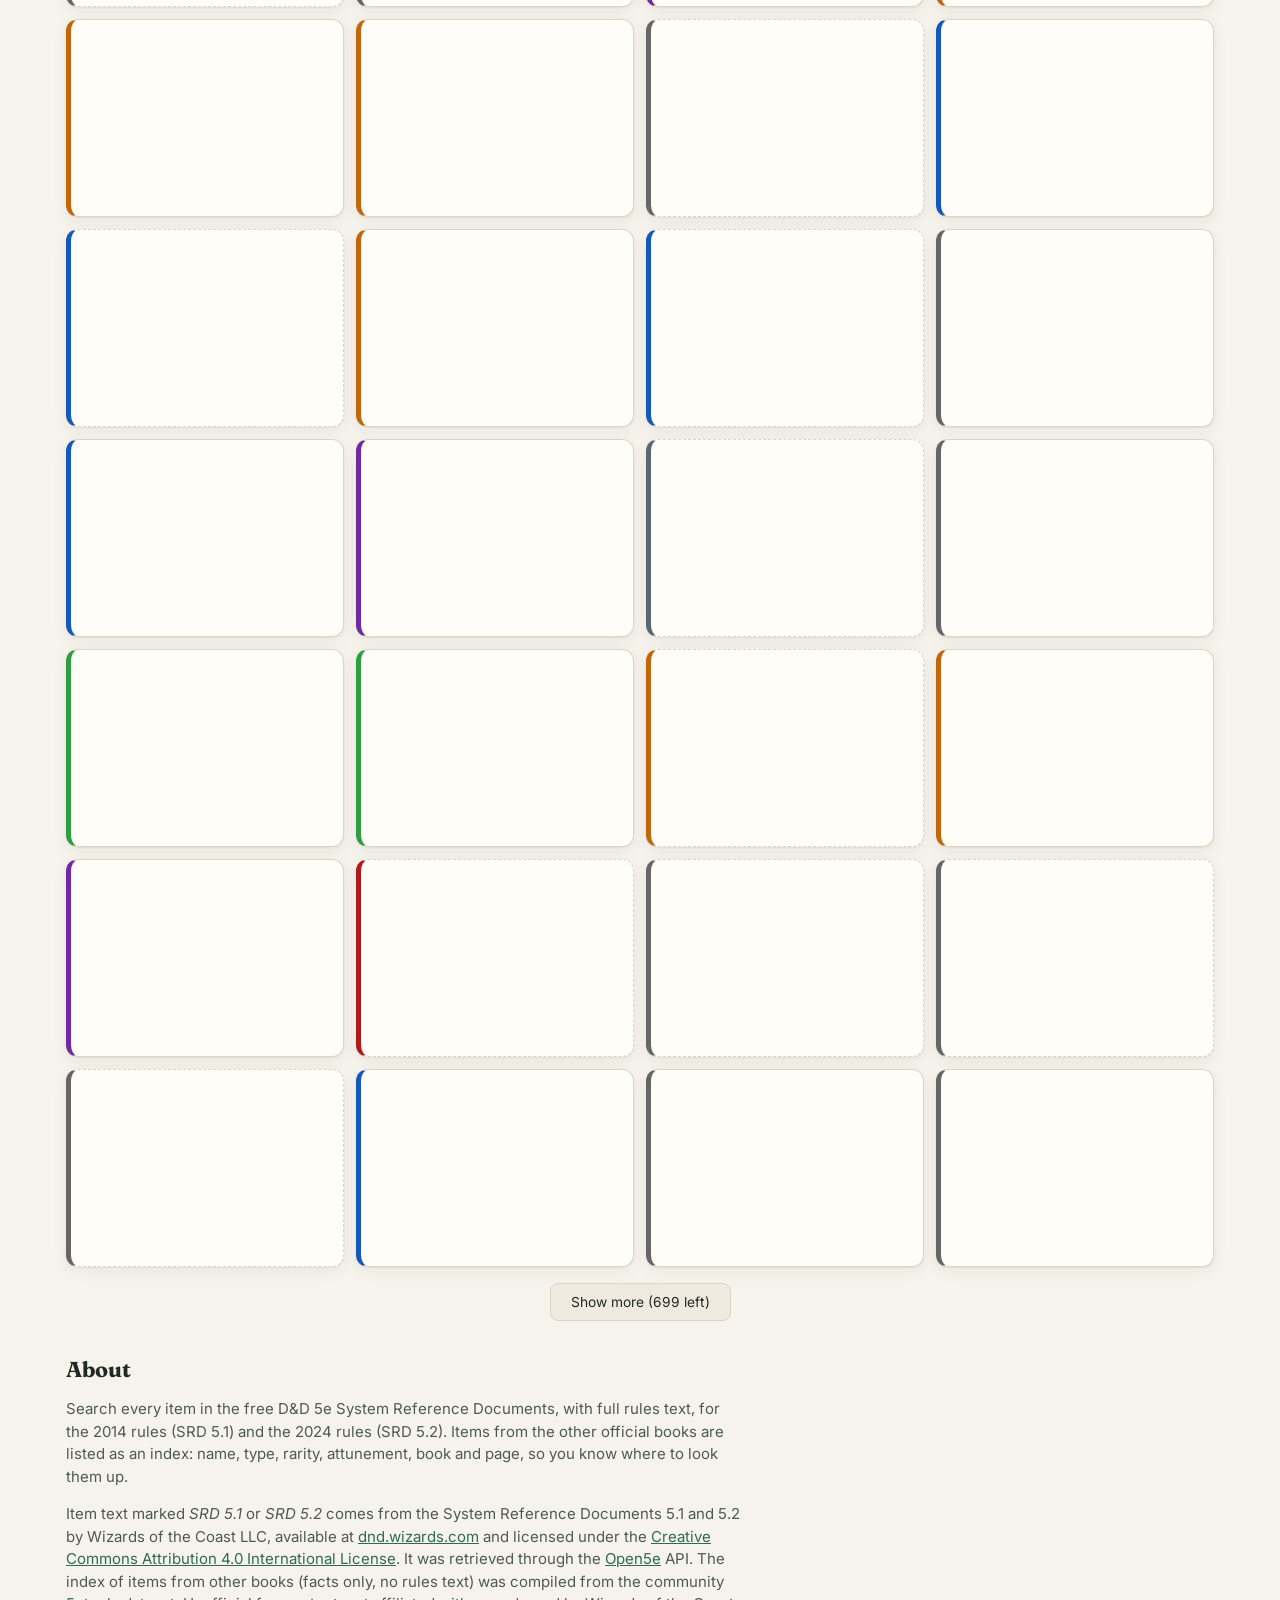
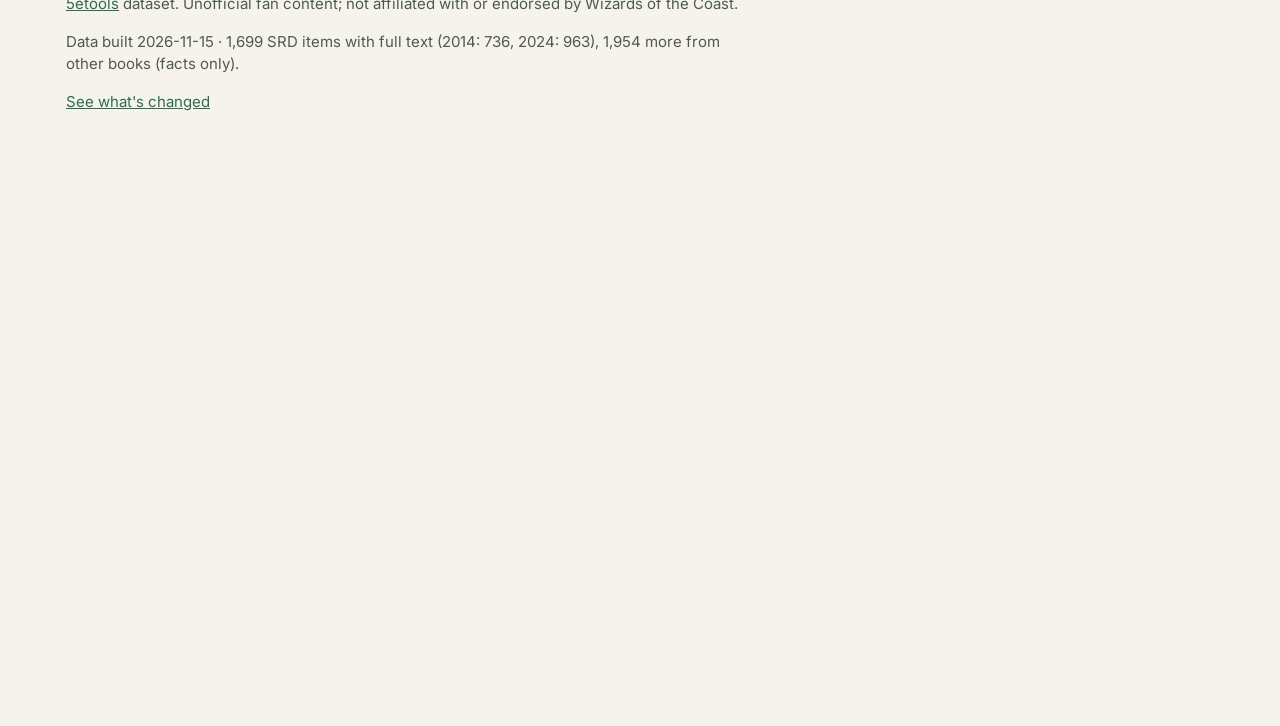
==== commit 152e904d: "Shared v1.8: Motion, ui.js and a rarity bar chart Copies motion.js (Motion 14.9.0), ui.js, chart.js " ====
--- a/site/index.html
+++ b/site/index.html
@@ -118,7 +118,7 @@
 <main class="wrap">
   <section class="results">
     <div class="results-head">
-      <h2 id="count">Items</h2>
+      <h2 id="count"><span id="countN">Items</span><span id="countRest"></span></h2>
       <div class="view-ctl">
         <div class="seg seg-sm" role="radiogroup" aria-label="Card detail">
           <button type="button" role="radio" data-detail="basic" title="Name, type, rarity and source">Basic</button>
@@ -140,6 +140,13 @@
         </select>
       </div>
     </div>
+    <details class="chart-box" id="chartBox">
+      <summary>Chart: these results by rarity</summary>
+      <div class="chart-in">
+        <h3 id="chartHead">Current results by rarity</h3>
+        <div id="rarChart"></div>
+      </div>
+    </details>
     <div id="list" class="list"></div>
     <p id="empty" class="empty" hidden>No items match. Try clearing a filter or switching the rules edition.</p>
     <p class="more-row"><button type="button" class="btn" id="moreBtn" hidden>Show more</button></p>
@@ -152,7 +159,7 @@
     <p class="more-row"><button type="button" class="btn" id="moreOthersBtn" hidden>Show more</button></p>
   </section>
 
-  <section class="about" id="about">
+  <section class="about" id="about" data-reveal>
     <h2>About</h2>
     <p>Search every item in the free D&amp;D 5e System Reference Documents, with full rules text, for the 2014 rules (SRD 5.1) and the 2024 rules (SRD 5.2). Items from the other official books are listed as an index: name, type, rarity, attunement, book and page, so you know where to look them up.</p>
     <p>Item text marked <em>SRD 5.1</em> or <em>SRD 5.2</em> comes from the System Reference Documents 5.1 and 5.2 by Wizards of the Coast LLC, available at <a href="https://dnd.wizards.com/resources/systems-reference-document" rel="noopener">dnd.wizards.com</a> and licensed under the <a href="https://creativecommons.org/licenses/by/4.0/legalcode" rel="noopener">Creative Commons Attribution 4.0 International License</a>. It was retrieved through the <a href="https://open5e.com" rel="noopener">Open5e</a> API. The index of items from other books (facts only, no rules text) was compiled from the community <a href="https://github.com/5etools-mirror-3/5etools-src" rel="noopener">5etools</a> dataset. Unofficial fan content; not affiliated with or endorsed by Wizards of the Coast.</p>
@@ -160,7 +167,7 @@
     <p><a href="changes.html">See what's changed</a></p>
   </section>
 
-  <section class="about" id="sources">
+  <section class="about" id="sources" data-reveal>
     <h2>Source material</h2>
     <p class="muted">Every book the items on this site come from, with item counts per rules edition. The SRDs are free; the others are official books, linked to their D&amp;D Beyond pages where one exists.</p>
     <ul id="srcLinks" class="srclinks"></ul>
@@ -195,8 +202,10 @@
 </dialog>
 
 <script src="character.js?v=dev"></script>
+<script src="chart.js?v=dev"></script>
 <script src="app.js?v=dev"></script>
 <script src="theme.js?v=dev"></script>
 <script src="version.js?v=dev"></script>
+<script src="motion.js?v=dev" defer></script><script src="ui.js?v=dev" defer></script>
 </body>
 </html>
--- a/site/styles.css
+++ b/site/styles.css
@@ -5,7 +5,7 @@
   --surface-2: #efeadf;
   --ink: #1f2a24;
   --ink-2: #4d5a52;
-  --muted: #6f7a72;
+  --muted: #5c665f;
   --line: #ddd5c4;
   --accent: #2f6b4f;
   --accent-ink: #ffffff;
@@ -332,6 +332,13 @@
 .card:focus-within, .other:focus-within { outline: 2px solid var(--accent); outline-offset: -2px; }
 .card .fav, .other .fav { z-index: 2; }
 .mark.fav { border-color: var(--gold); color: var(--ink-2); }
+/* rarity chart panel above the results (shared chart.js) */
+.chart-box { margin: 0 0 14px; border: 1px solid var(--line); border-radius: var(--radius); background: var(--surface); }
+.chart-box > summary { cursor: pointer; padding: 8px 14px; font-size: .9rem; color: var(--ink-2); }
+.chart-box[open] > summary { border-bottom: 1px solid var(--line); }
+.chart-box .chart-in { padding: 10px 14px 12px; }
+.chart-box h3 { margin: 0 0 6px; font-size: 1rem; }
+@media print { .chart-box { display: none; } }
 /* per-character marks (character.js) */
 .ch-only[hidden] { display: none !important; }
 .mark { display: inline-block; font-size: .72rem; font-weight: 600; padding: 1px 7px; border-radius: 999px; border: 1px solid var(--accent); color: var(--accent); }
@@ -339,7 +346,7 @@
 .warn-txt { color: var(--warn); margin: 4px 0 0; flex-basis: 100%; }
 #show { max-width: 12rem; }
 
-/* === dnd-shared v1.6 (canonical copy: WernerCD/dnd shared/dnd-shared.css) === */
+/* === dnd-shared v1.8 (canonical copy: WernerCD/dnd shared/dnd-shared.css) === */
 /* Paste this block unchanged at the END of each site's styles.css. Do not edit it per site;
    change it in the hub repo and re-copy it to every site. It relies on the shared tokens
    (--bg, --surface, --surface-2, --ink, --ink-2, --muted, --line, --accent, --gold, --radius). */
@@ -353,6 +360,13 @@
 .char-pick label { display: inline-flex; align-items: center; gap: 6px; }
 .char-pick select { font: inherit; font-size: .85rem; color: var(--ink); background: var(--surface-2); border: 1px solid var(--line); border-radius: 6px; padding: 2px 6px; min-height: 26px; max-width: 46vw; }
 @media (max-width: 520px) { .char-pick .char-lbl { display: none; } }
+.char-pick .char-share { font: inherit; font-size: .8rem; color: var(--ink-2); background: none; border: 1px solid var(--line); border-radius: 6px; padding: 2px 8px; min-height: 26px; margin-left: 6px; cursor: pointer; }
+.char-pick .char-share:hover, .char-pick .char-share:focus-visible { color: var(--accent); border-color: var(--accent); }
+.char-import { position: fixed; top: 12px; left: 0; right: 0; margin: 0 auto; z-index: 1000; width: min(520px, calc(100vw - 32px)); background: var(--surface); color: var(--ink); border: 1px solid var(--accent); border-radius: var(--radius); box-shadow: 0 6px 24px rgba(0, 0, 0, .25); padding: 12px 14px; font-size: .92rem; }
+.char-import p { margin: 0 0 10px; }
+.char-import .ci-acts { display: flex; flex-wrap: wrap; gap: 8px; }
+.char-import button { font: inherit; font-size: .88rem; min-height: 32px; padding: 4px 12px; border-radius: 8px; border: 1px solid var(--line); background: var(--surface-2); color: var(--ink); cursor: pointer; }
+.char-import .ci-yes { background: var(--accent); border-color: var(--accent); color: var(--accent-ink); }
 .hub-bar + .header-inner { padding-top: 8px; }
 .header-inner { display: flex; align-items: center; justify-content: space-between; gap: 12px; padding-top: 18px; padding-bottom: 18px; }
 .brand { display: flex; align-items: center; gap: 14px; min-width: 0; }
@@ -377,13 +391,64 @@
 .change-day li { margin: 6px 0; color: var(--ink-2); line-height: 1.5; }
 .change-day li b { color: var(--ink); }
 @media (max-width: 480px) { .hub-nav { gap: 10px; } .tagline { font-size: .85rem; } }
+/* motion (ui.js) and charts (chart.js), v1.8 */
+.ui-anim [data-reveal] > :not(.ui-in) { opacity: 0; }
+[data-spot] { position: relative; isolation: isolate; }
+[data-spot]::before { content: ""; position: absolute; inset: 0; border-radius: inherit; pointer-events: none; z-index: -1; opacity: 0; transition: opacity .25s ease;
+  background: radial-gradient(240px circle at var(--mx, 50%) var(--my, 50%), color-mix(in srgb, var(--accent) 16%, transparent), transparent 70%); }
+[data-spot]:hover::before { opacity: 1; }
+.plot { --p1: #25875a; --p2: #6a5acd; --p3: #b07d10; --p-fill: 22%; }
+@media (prefers-color-scheme: dark) { :root:not([data-theme="light"]) .plot { --p1: #3fa673; --p2: #9483e6; --p3: #b08822; --p-fill: 30%; } }
+:root[data-theme="dark"] .plot { --p1: #3fa673; --p2: #9483e6; --p3: #b08822; --p-fill: 30%; }
+.plot-fig { margin: 0; }
+.plot-box { position: relative; width: 100%; }
+.plot-box svg { display: block; width: 100%; height: auto; overflow: visible; touch-action: pan-y; }
+.plot-box svg:focus-visible { outline: 2px solid var(--accent); outline-offset: 4px; border-radius: 6px; }
+.plot-grid line { stroke: var(--line); stroke-width: 1; }
+.plot-grid line.plot-base { stroke: var(--muted); }
+.plot-tick { fill: var(--muted); font-size: 11px; font-variant-numeric: tabular-nums; }
+.plot-axis { fill: var(--ink-2); font-size: 12px; }
+.plot-line { fill: none; stroke-width: 2; stroke-linejoin: round; stroke-linecap: round; }
+.plot-line.s1, .plot-dot.s1, .plot-bar.s1, .sw.s1 { stroke: var(--p1); color: var(--p1); }
+.plot-line.s2, .plot-dot.s2, .sw.s2 { stroke: var(--p2); color: var(--p2); }
+.plot-line.s2 { stroke-dasharray: 6 4; }
+.plot-line.s3, .plot-dot.s3, .sw.s3 { stroke: var(--p3); color: var(--p3); }
+.plot-line.s3 { stroke-dasharray: 2 4; }
+.plot-bar.s1 { fill: var(--p1); stroke: none; }
+.plot-stop1 { stop-color: var(--p1); stop-opacity: var(--p-fill); }
+.plot-stop2 { stop-color: var(--p1); stop-opacity: 0; }
+.plot-dl { fill: var(--ink-2); font-size: 11px; font-weight: 600; }
+.plot-cross { stroke: var(--muted); stroke-width: 1; stroke-dasharray: 3 3; }
+.plot-dot { fill: currentColor; stroke: var(--surface) !important; stroke-width: 2; }
+.plot-tip { position: absolute; z-index: 2; pointer-events: none; min-width: 120px; max-width: 240px; background: var(--surface); color: var(--ink); border: 1px solid var(--line); border-radius: 8px; box-shadow: 0 4px 16px rgba(0, 0, 0, .14); padding: 6px 10px; font-size: .8rem; display: flex; flex-direction: column; gap: 2px; }
+.plot-tip span, .plot-legend span { display: inline-flex; align-items: center; gap: 6px; color: var(--ink-2); }
+.sw { display: inline-block; width: 14px; height: 0; border-top: 2px solid currentColor; }
+.sw.s2 { border-top-style: dashed; } .sw.s3 { border-top-style: dotted; }
+.plot-legend { display: flex; flex-wrap: wrap; gap: 4px 16px; margin: 0 0 6px; font-size: .82rem; }
+.plot-sr { position: absolute; width: 1px; height: 1px; overflow: hidden; clip: rect(0 0 0 0); white-space: nowrap; }
+.plot-table { margin-top: 6px; font-size: .82rem; color: var(--ink-2); }
+.plot-table summary { cursor: pointer; color: var(--accent); min-height: 24px; display: inline-flex; align-items: center; }
+.plot-tw { overflow-x: auto; max-height: 320px; overflow-y: auto; }
+.plot-table table { border-collapse: collapse; margin-top: 6px; font-variant-numeric: tabular-nums; }
+.plot-table caption { text-align: left; color: var(--muted); padding-bottom: 4px; }
+.plot-table th, .plot-table td { border-bottom: 1px solid var(--line); padding: 3px 10px 3px 0; text-align: right; }
+.plot-table th[scope="row"], .plot-table thead th:first-child { text-align: left; }
+.ui-anim .plot-new .plot-line, .ui-anim .plot-new .plot-area { animation: plot-wipe .9s cubic-bezier(.22, 1, .36, 1) both; }
+.ui-anim .plot-new .plot-dl { animation: plot-fade .4s .7s ease both; }
+.ui-anim .plot-new .plot-bar { transform-box: fill-box; transform-origin: 50% 100%; animation: plot-grow .55s cubic-bezier(.22, 1, .36, 1) both; }
+@keyframes plot-wipe { from { clip-path: inset(0 100% 0 0); } to { clip-path: inset(0 0 0 0); } }
+@keyframes plot-fade { from { opacity: 0; } }
+@keyframes plot-grow { from { transform: scaleY(0); } }
+@media (prefers-reduced-motion: reduce) { [data-spot]::before { transition: none; } }
 /* print: paper-friendly, no chrome. Sites add their own rules to hide tool controls. */
 @media print {
   :root, :root:not([data-theme="light"]), :root[data-theme="dark"] { --bg: #fff; --surface: #fff; --surface-2: #f3f3f3; --ink: #000; --ink-2: #222; --muted: #555; --line: #bbb; --shadow: none; --accent: #2f6b4f; --accent-ink: #ffffff; --gold: #a8841c; --warn: #9a4b1c; --warn-bg: #f7e6d8; --chip: #e6efe9; color-scheme: light; }
   body { background: #fff; }
-  .hub-bar, .char-pick, #themeBtn, .site-footer .foot-links, button, dialog::backdrop { display: none !important; }
+  .hub-bar, .char-pick, .char-import, .plot-tip, .plot-table summary, #themeBtn, .site-footer .foot-links, button, dialog::backdrop { display: none !important; }
   .site-header { border-bottom: 1px solid #000; }
   a { color: inherit; text-decoration: none; }
   .card, .change-day li, .statblock { break-inside: avoid; }
-}
-/* === end dnd-shared v1.6 === */
+  .ui-anim [data-reveal] > * { opacity: 1 !important; }
+  .plot-fig { break-inside: avoid; }
+}
+/* === end dnd-shared v1.8 === */
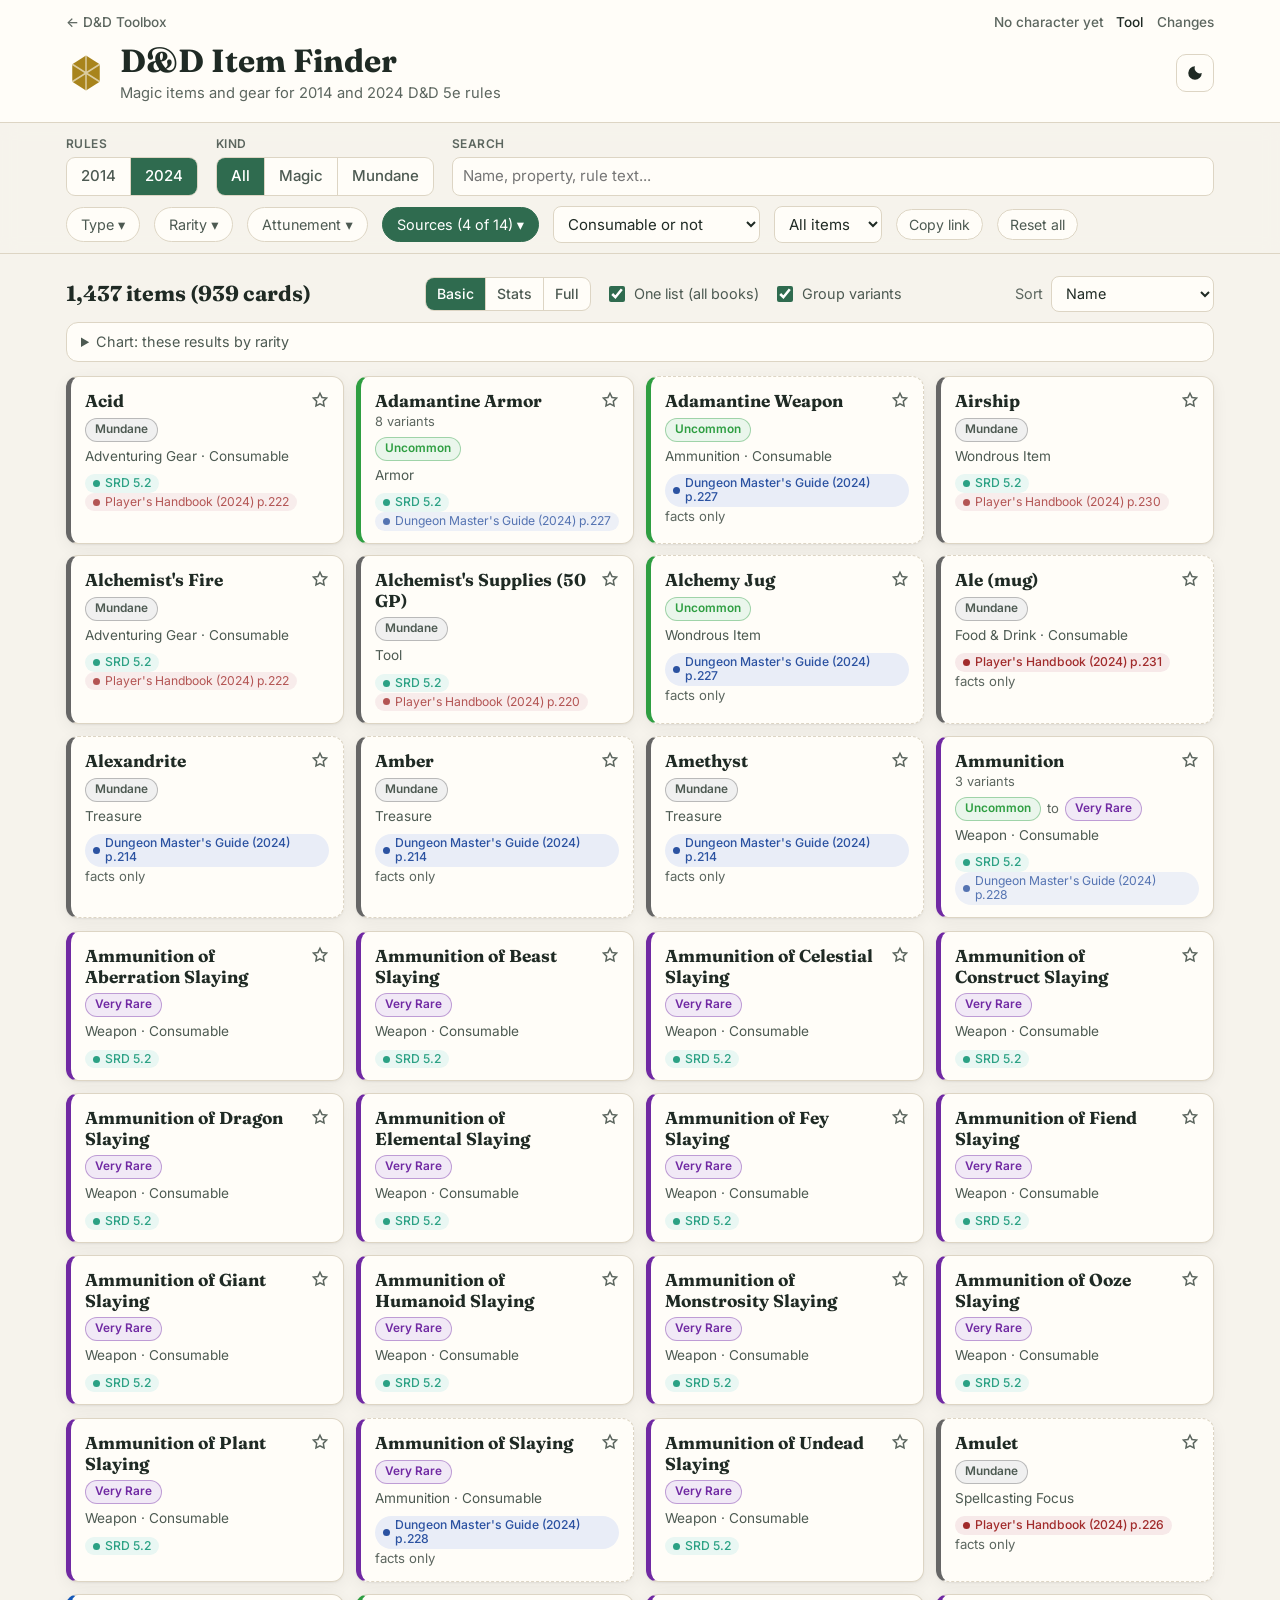
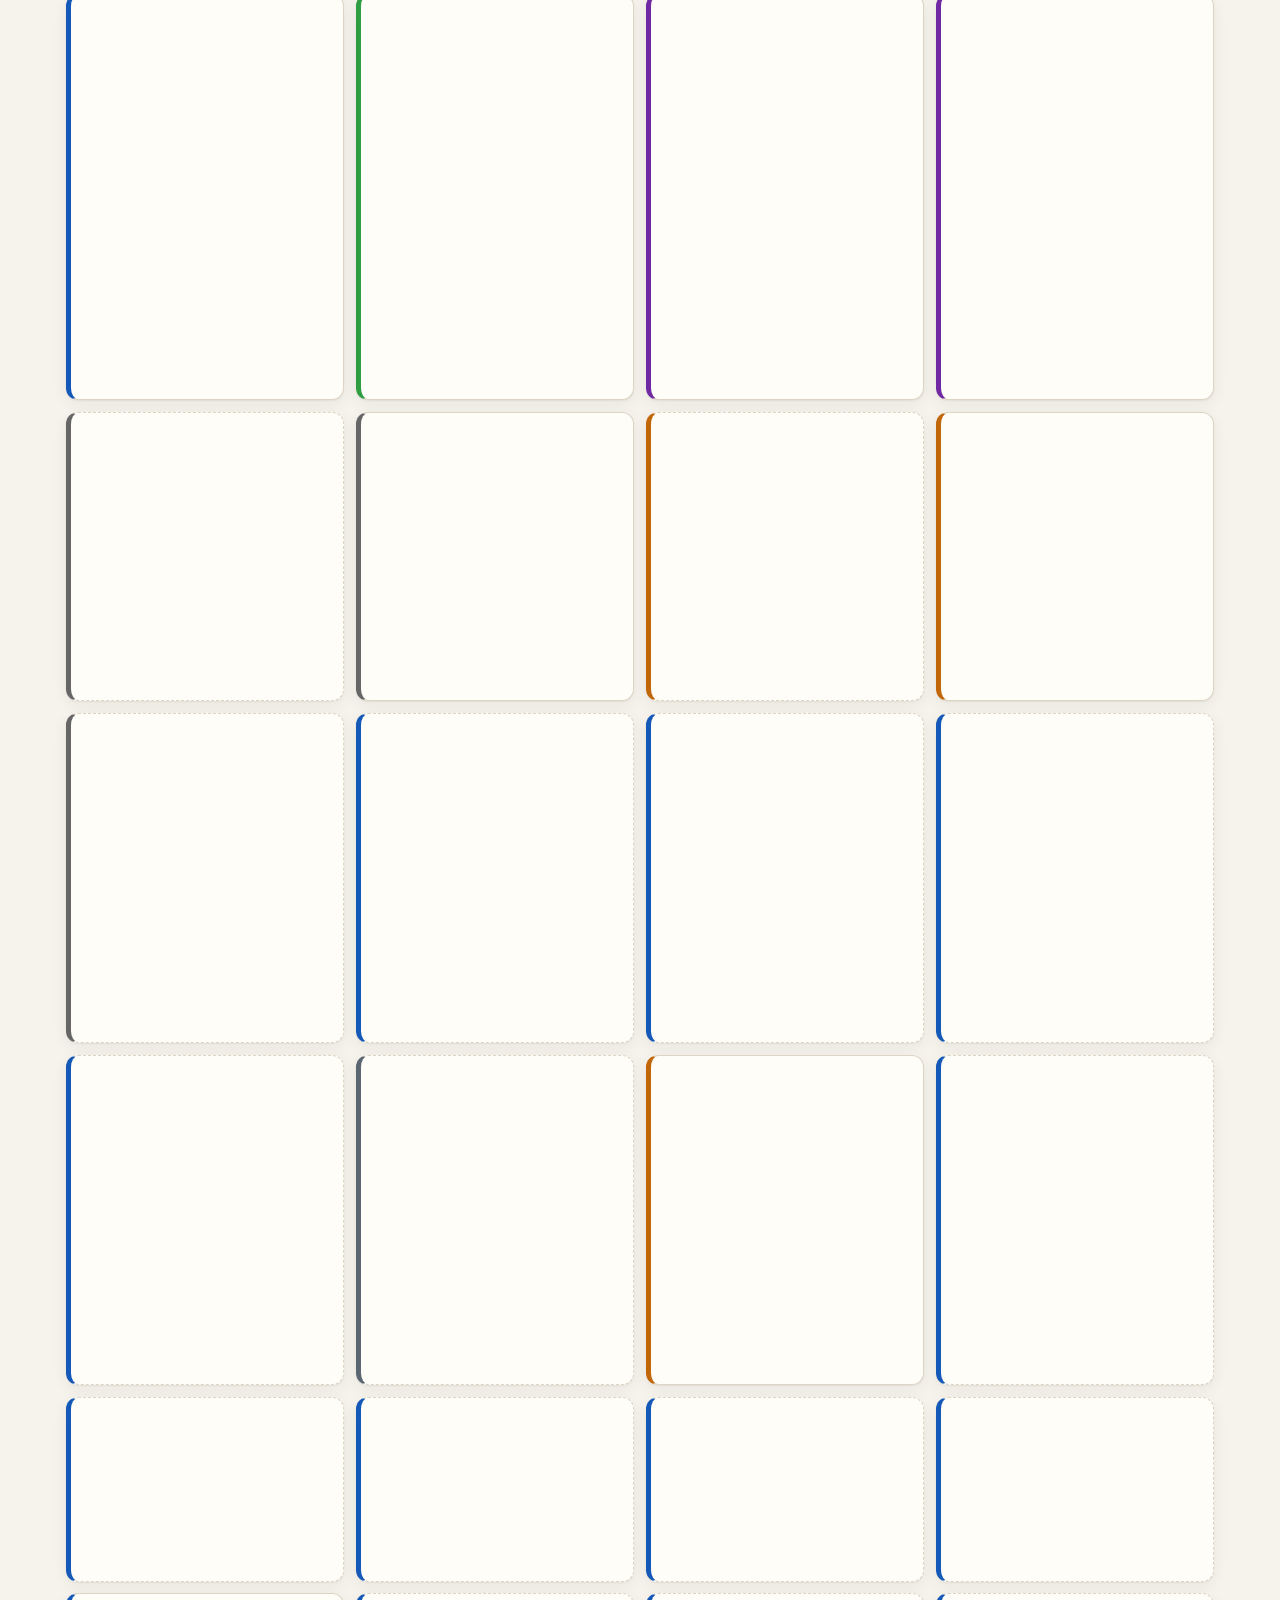
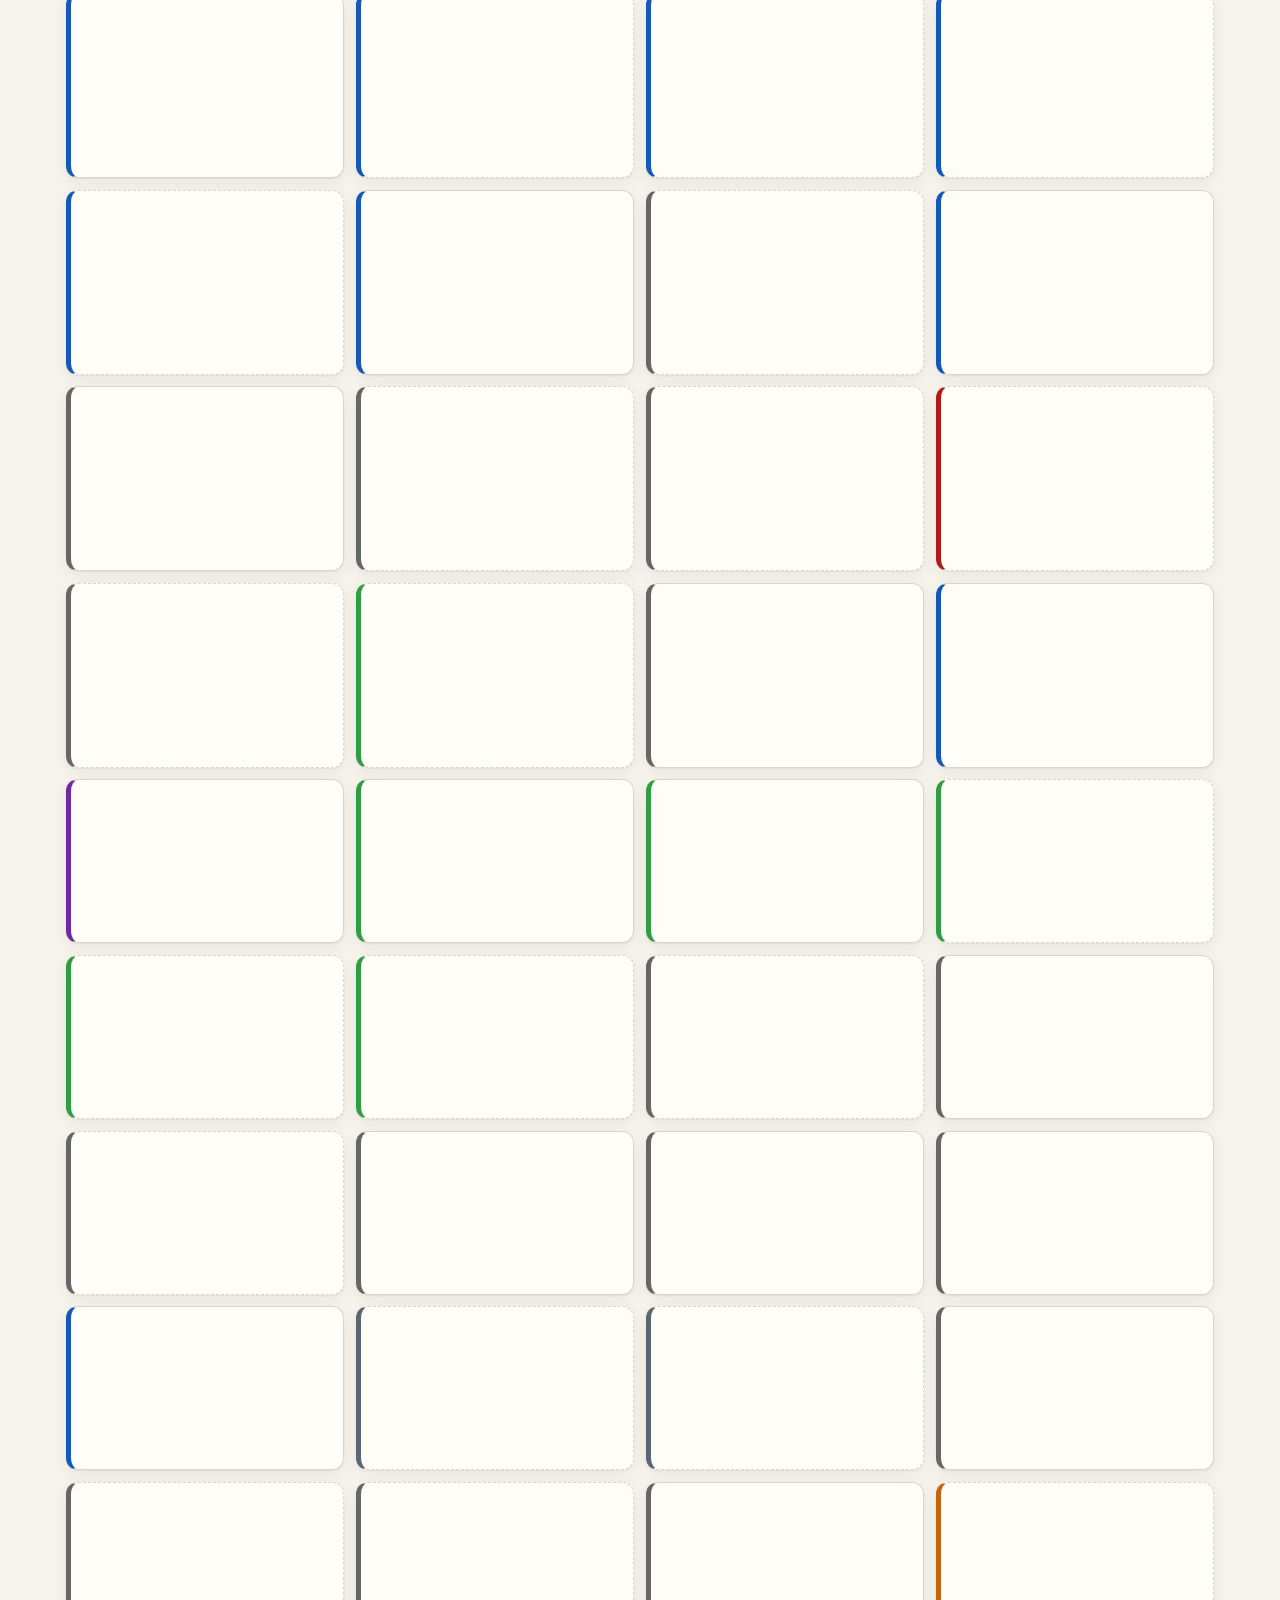
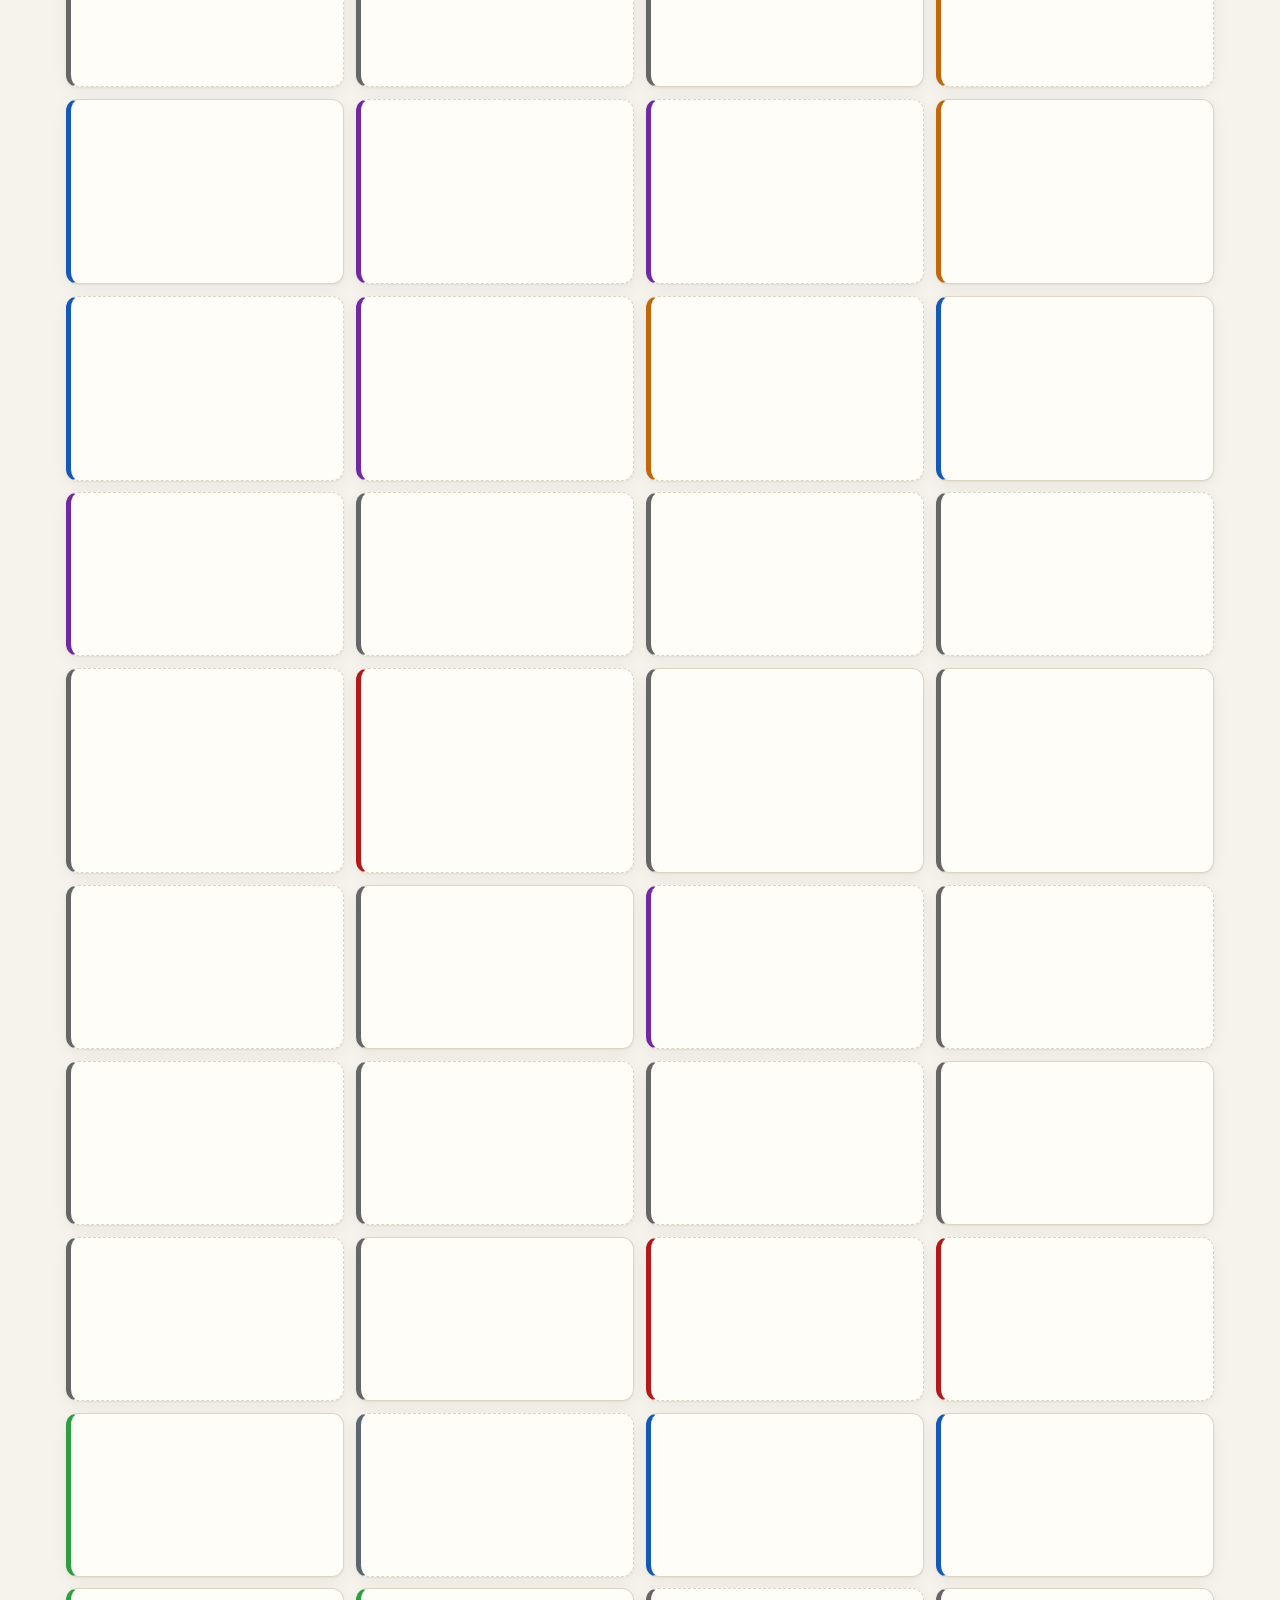
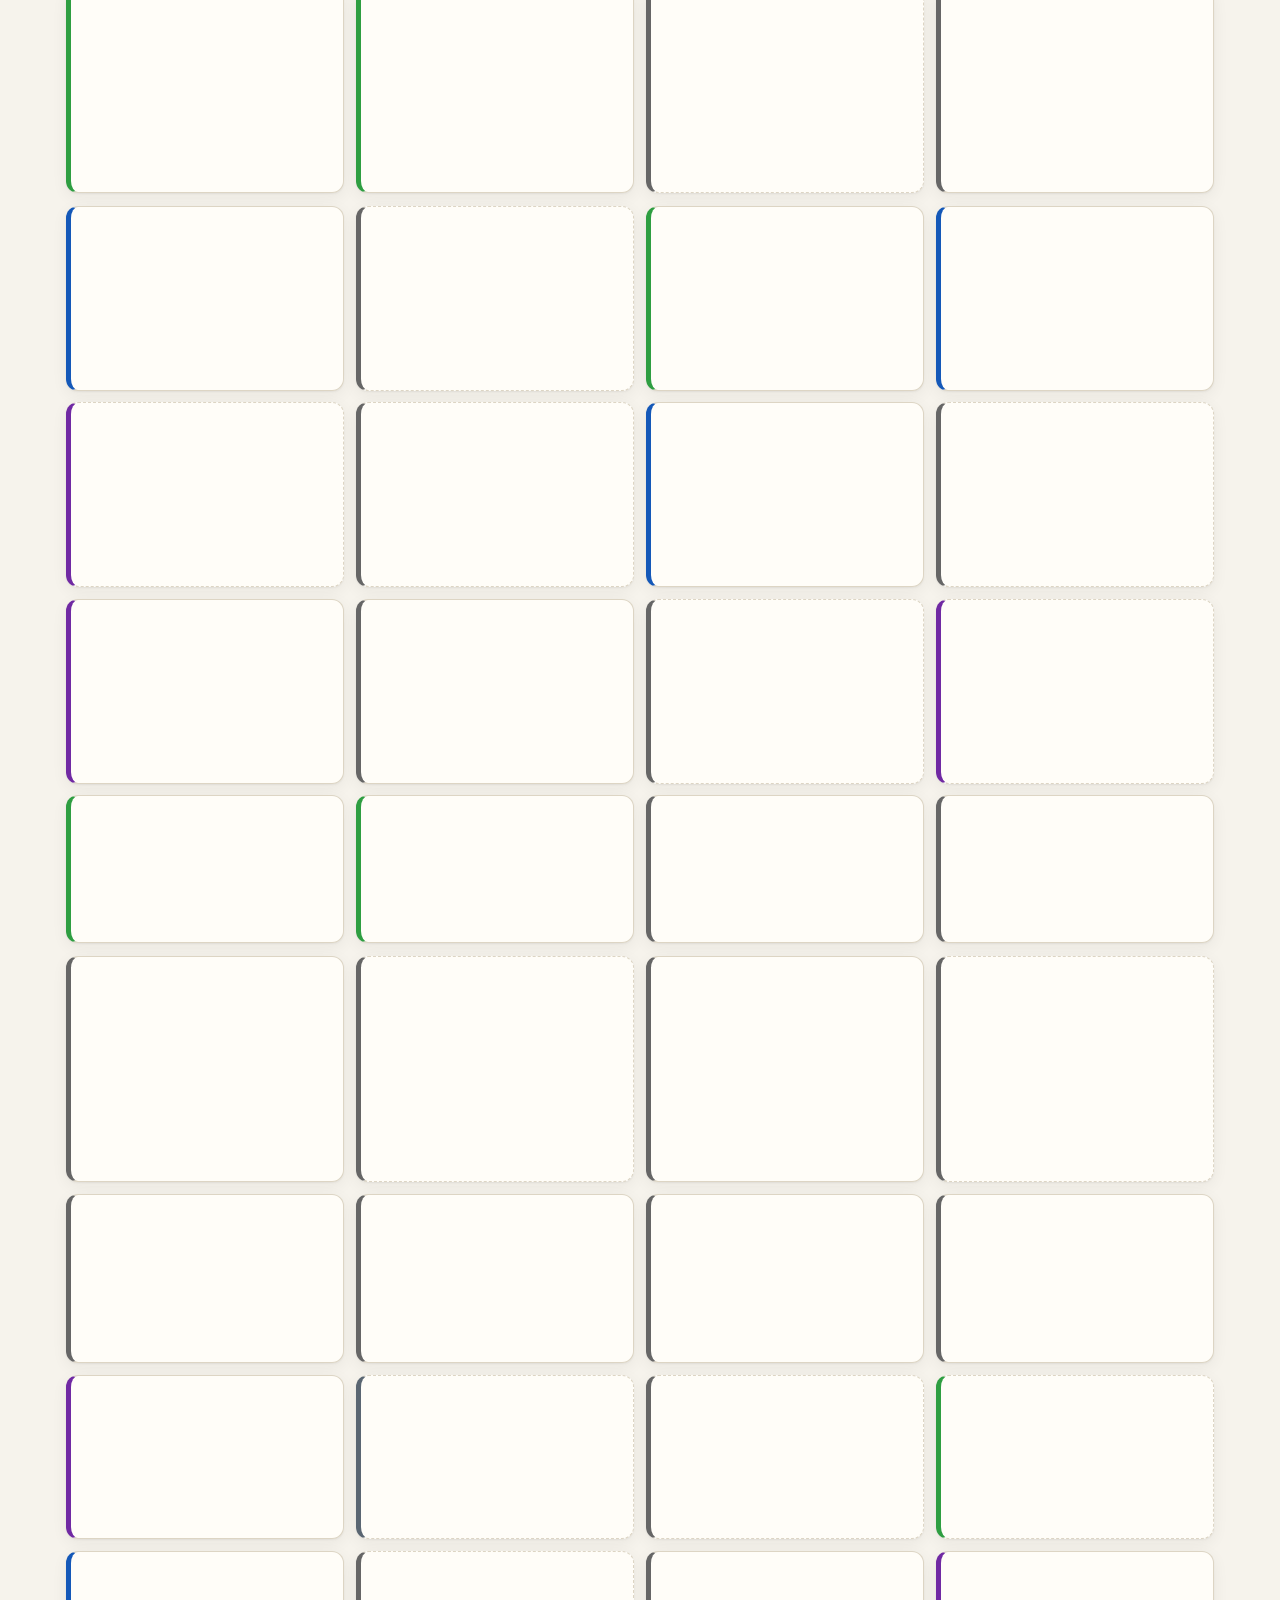
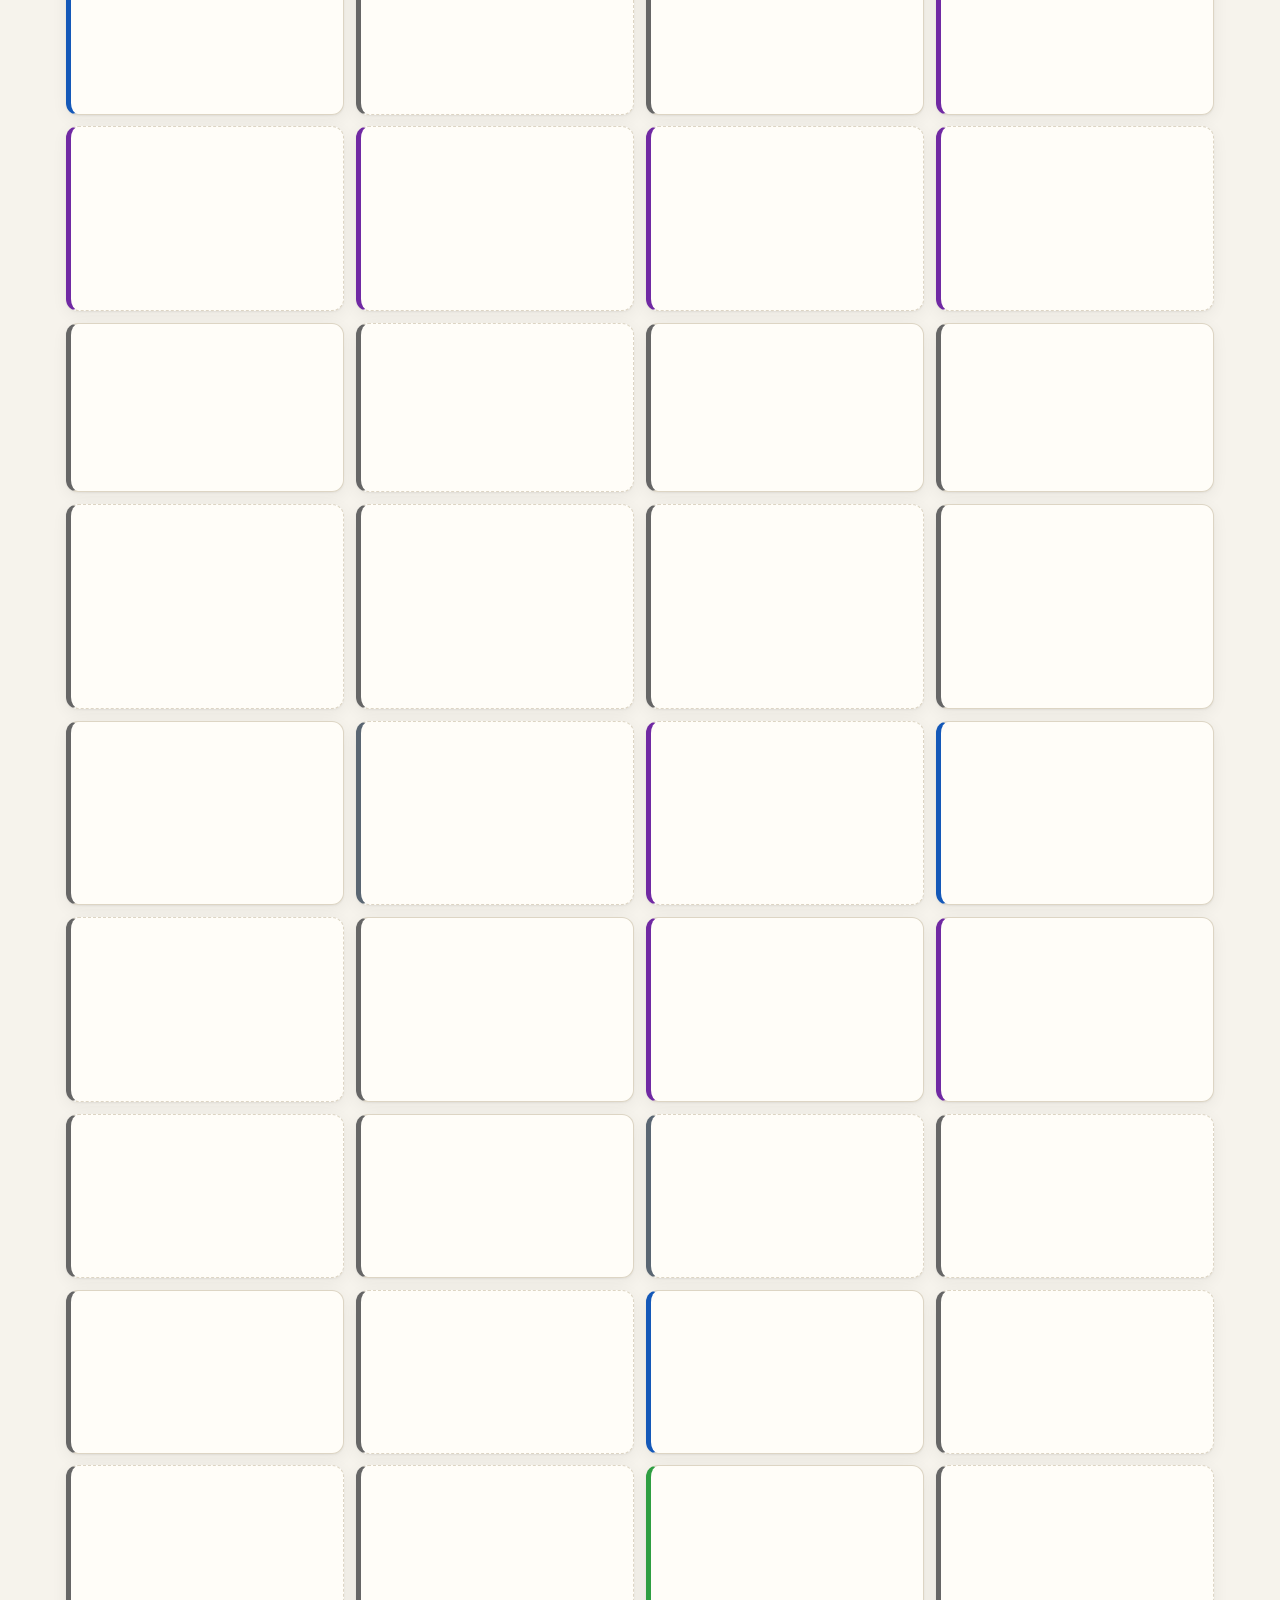
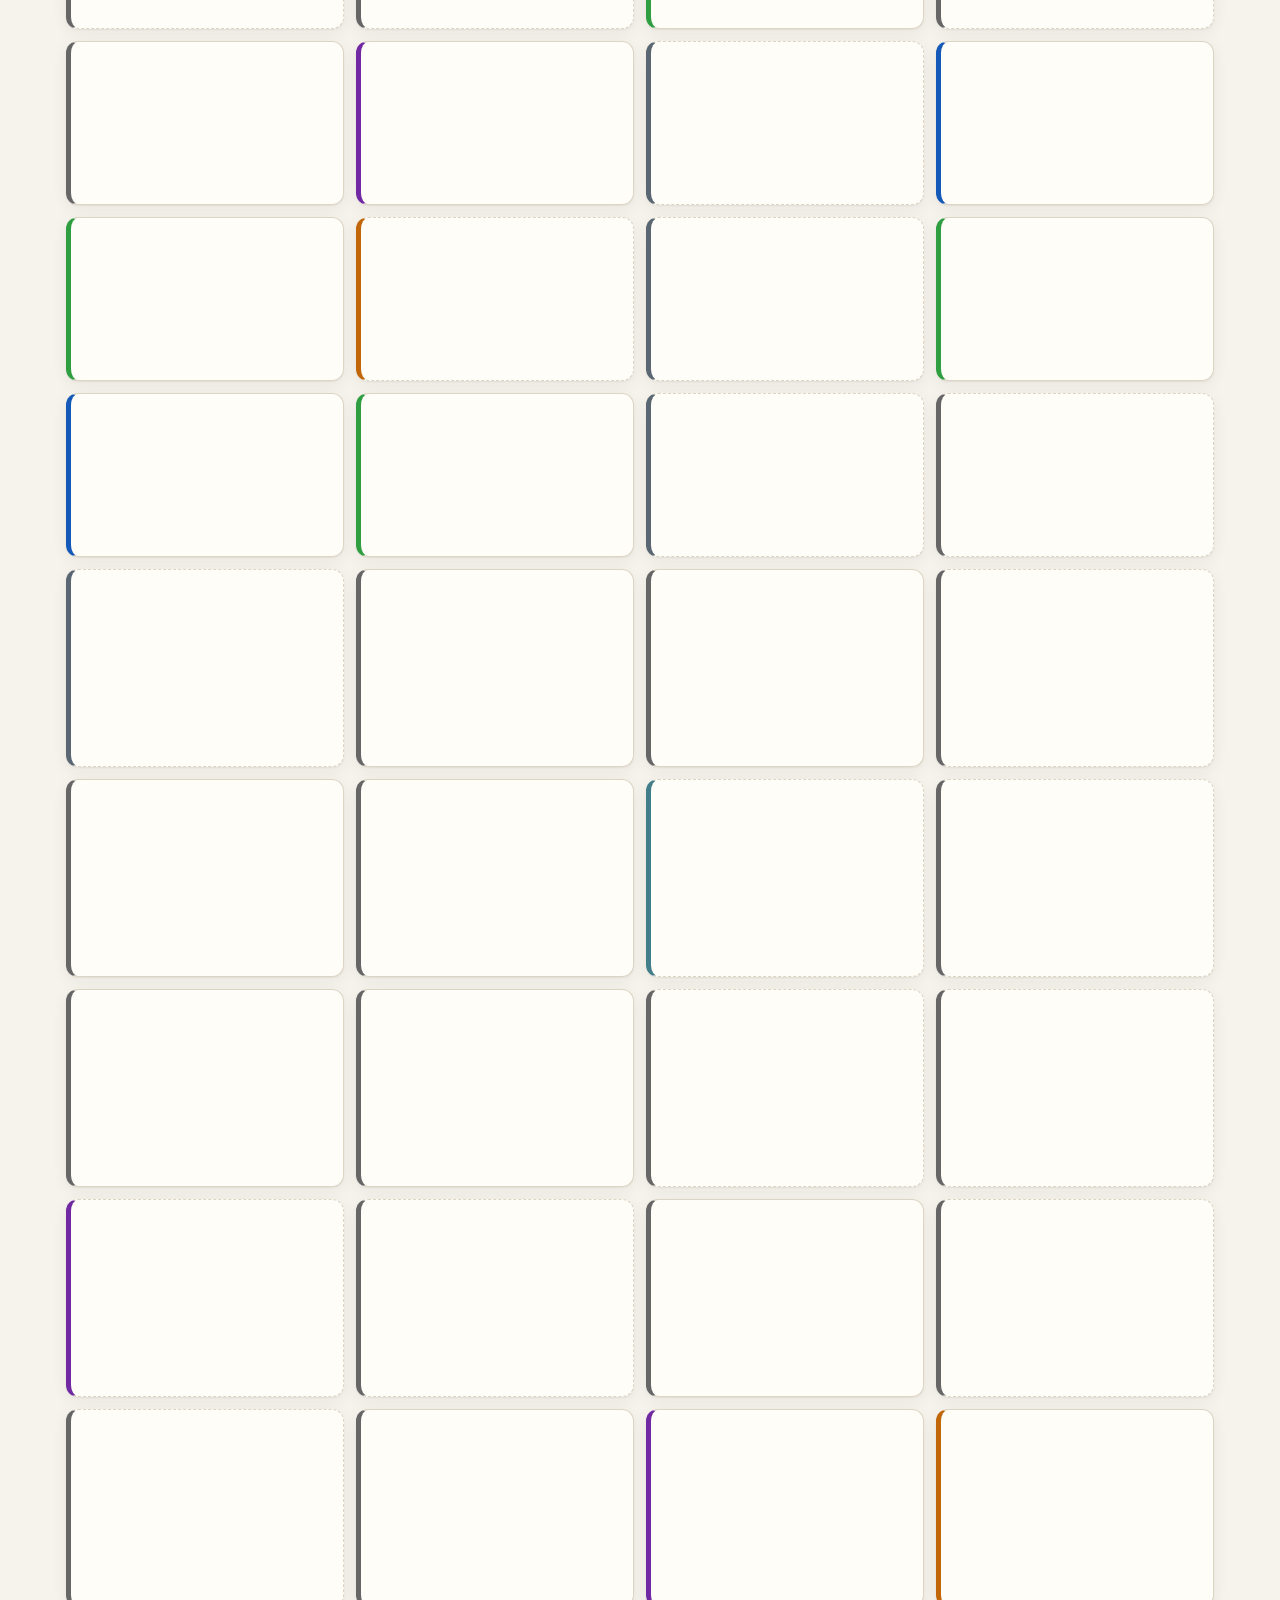
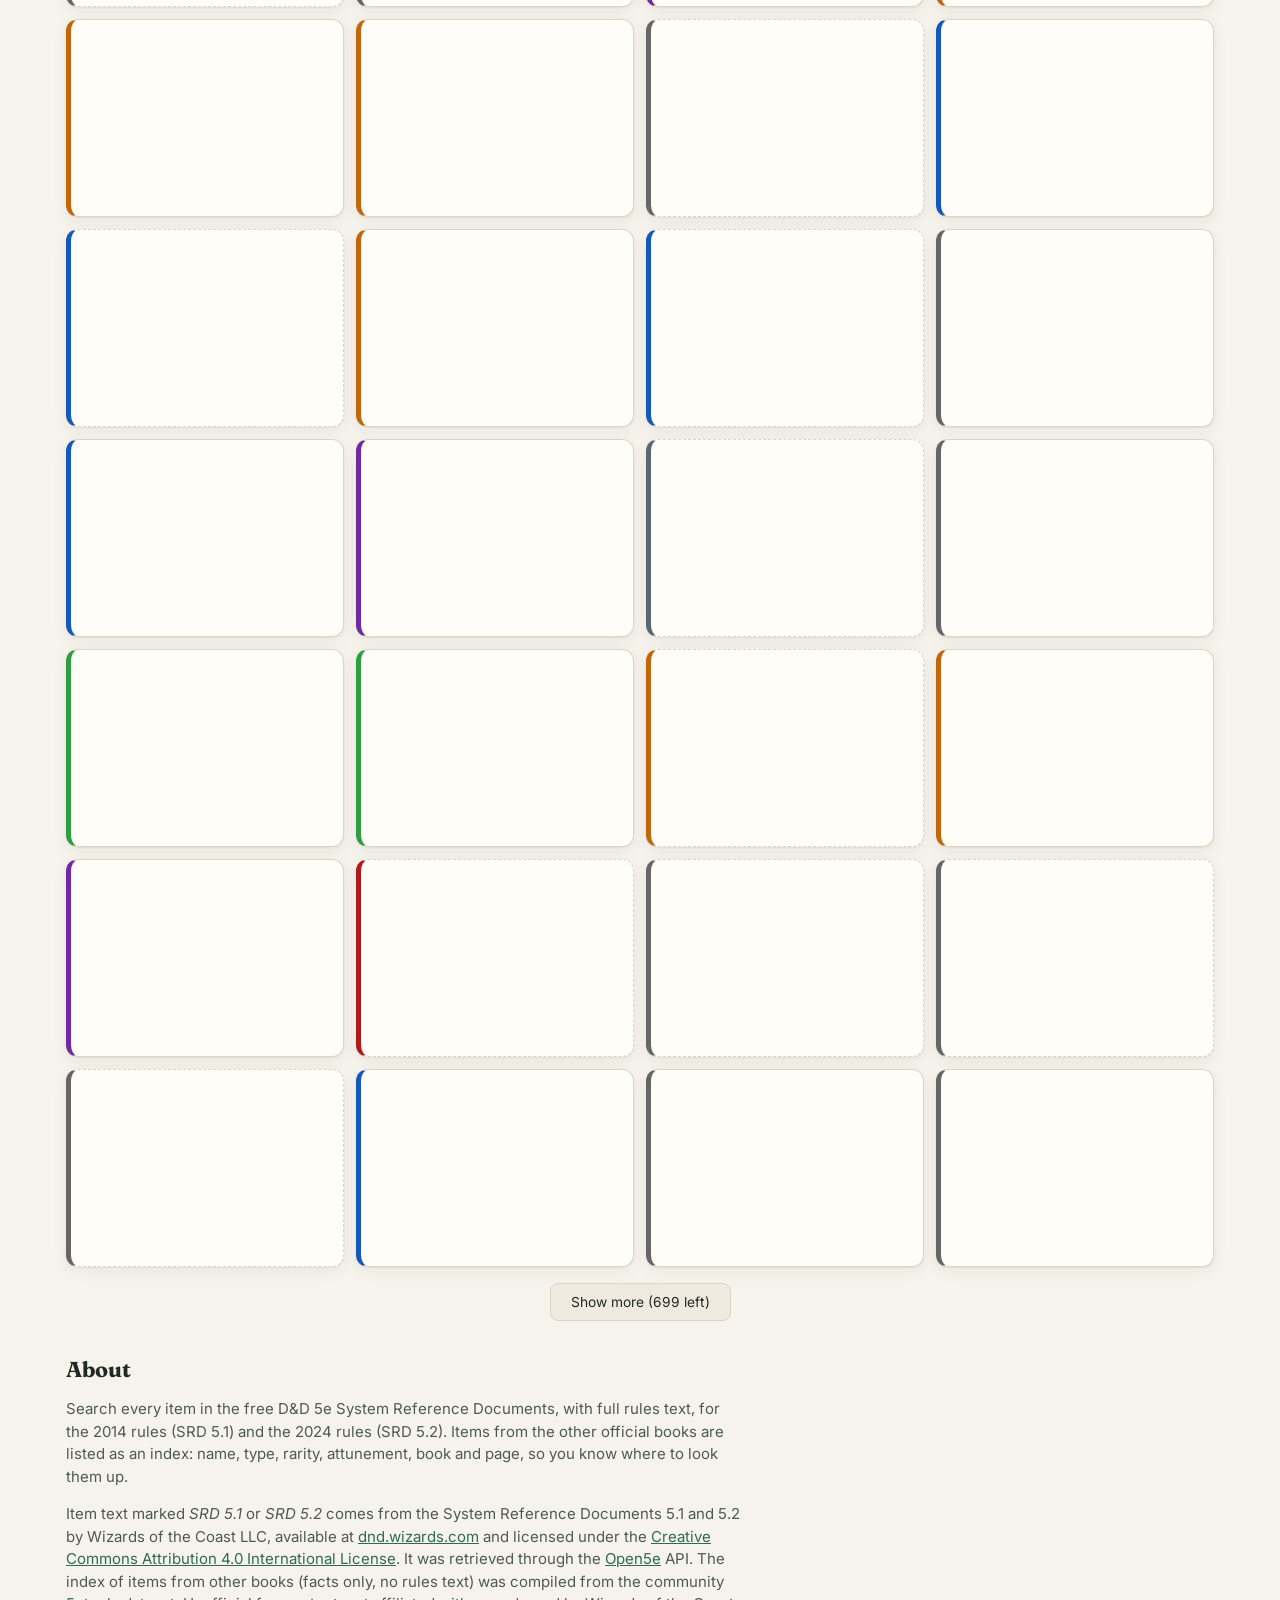
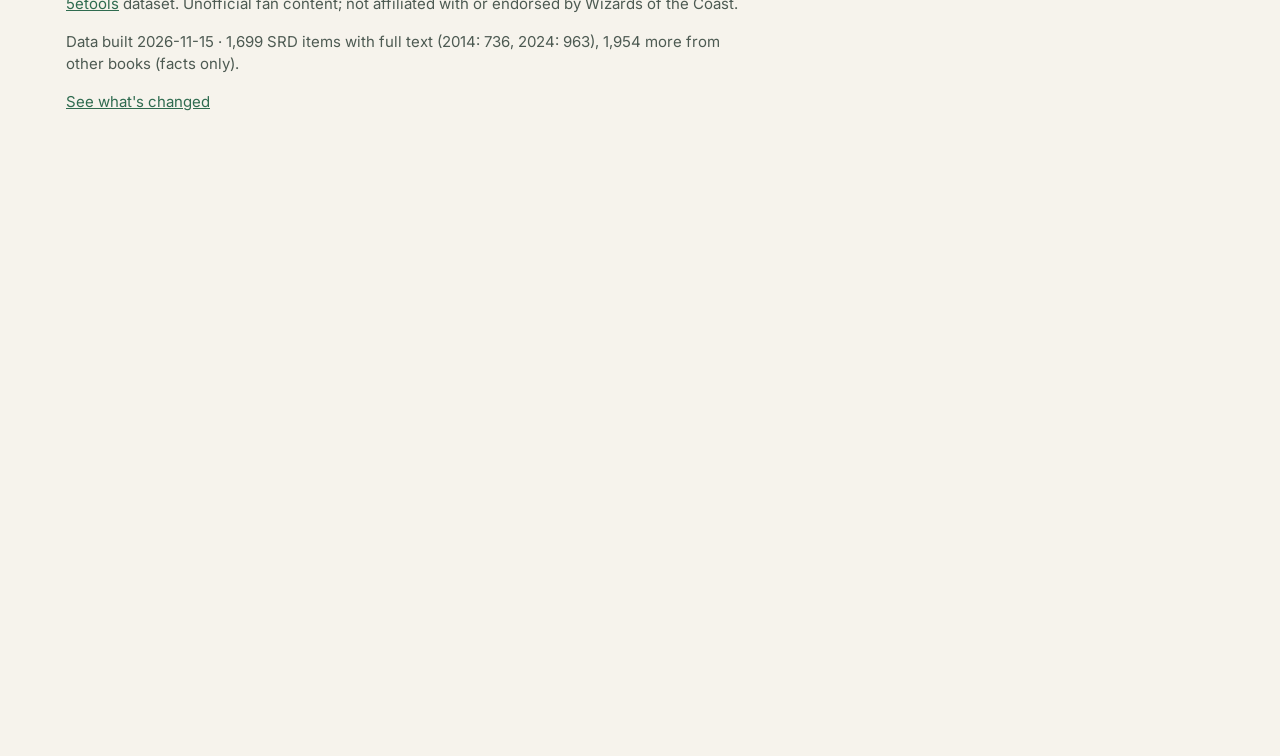
==== commit de284ba6: "Shared footer v2: Feats & Origins, Rules Reference, Monster Lookup links Co-Authored-By: Claude Opus" ====
--- a/site/index.html
+++ b/site/index.html
@@ -184,6 +184,9 @@
       <li><a href="https://wernercd.github.io/dnd-items/" aria-current="page">Item Finder</a></li>
       <li><a href="https://wernercd.github.io/dnd-multiclass-planner/">Multiclass Planner</a></li>
       <li><a href="https://wernercd.github.io/dnd-magic/">Spell Planner</a></li>
+      <li><a href="https://wernercd.github.io/dnd-feats/">Feats &amp; Origins</a></li>
+      <li><a href="https://wernercd.github.io/dnd-rules/">Rules Reference</a></li>
+      <li><a href="https://wernercd.github.io/dnd-monsters/">Monster Lookup</a></li>
       <li><a href="changes.html">Changes</a></li>
       <li><a href="https://github.com/WernerCD/dnd-items" rel="noopener">Source code</a></li>
       <li><a href="https://github.com/WernerCD/dnd-items/issues" rel="noopener">Report a problem</a></li>
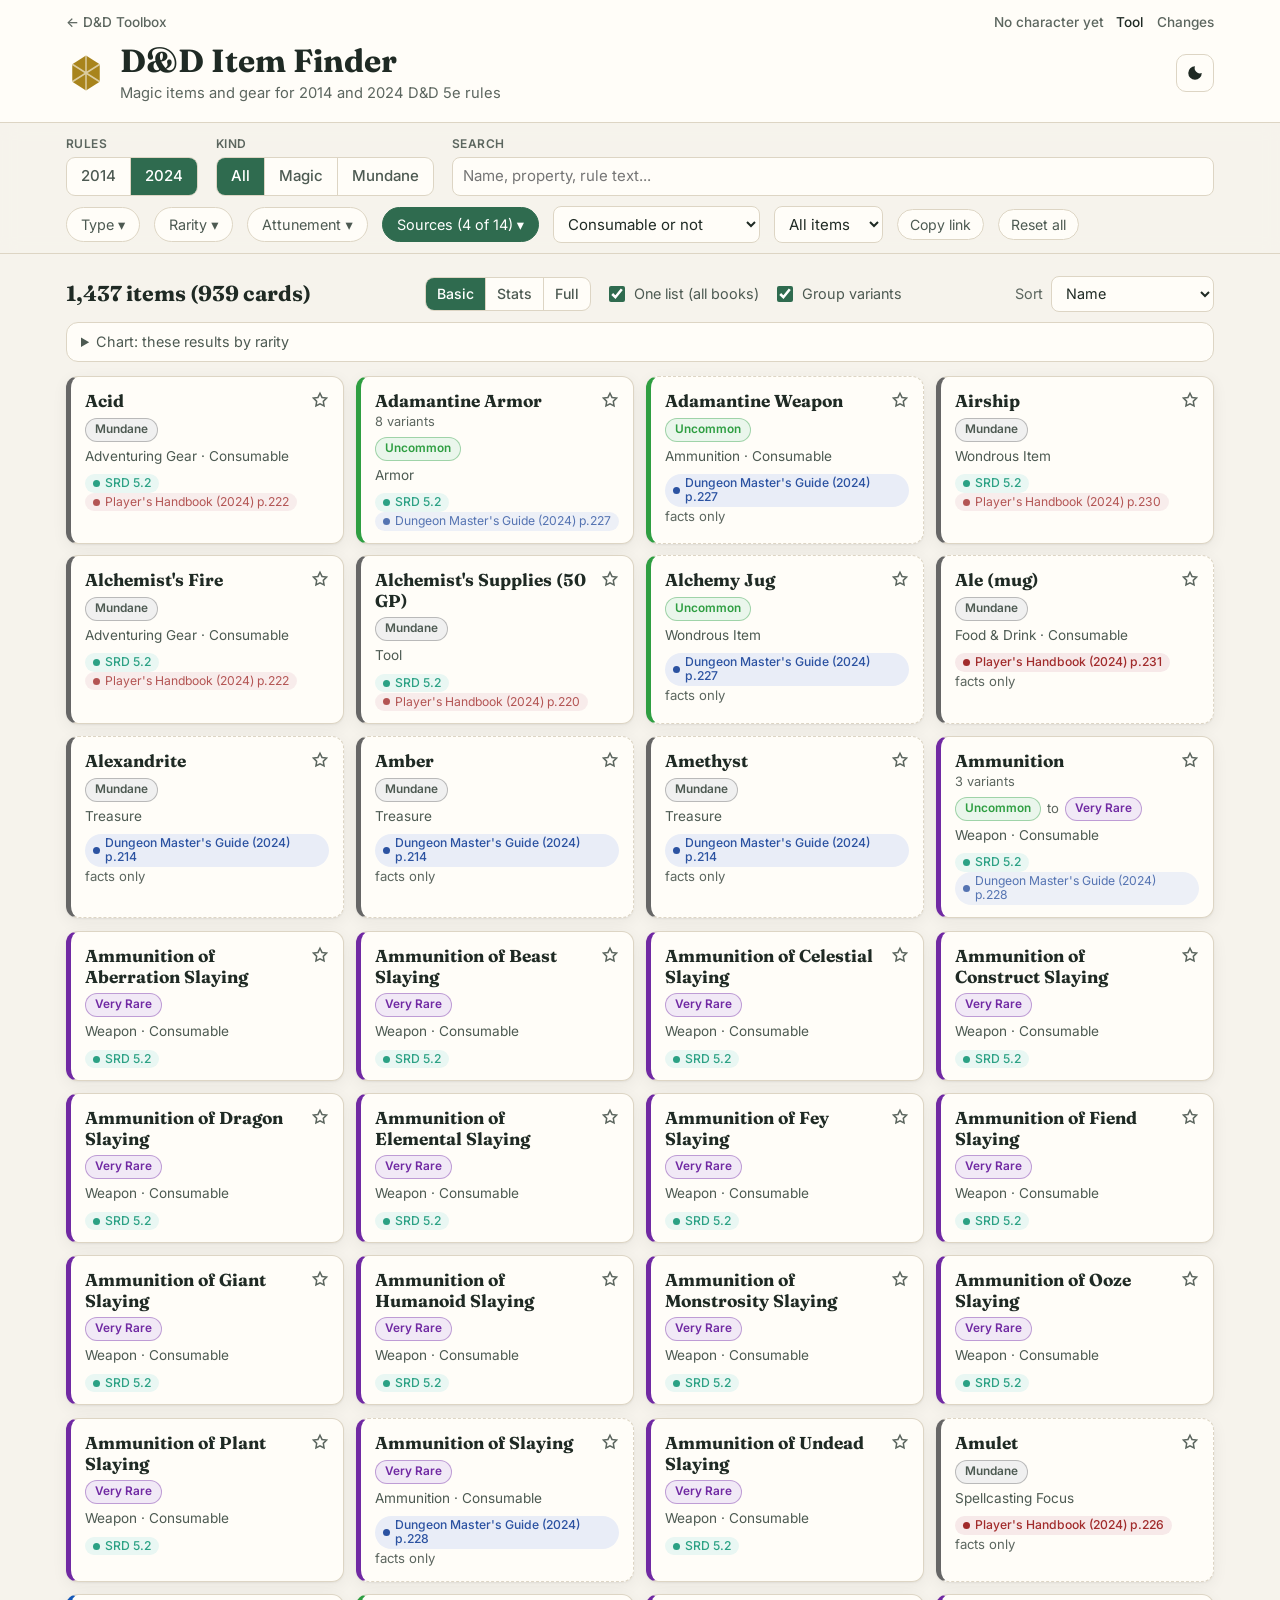
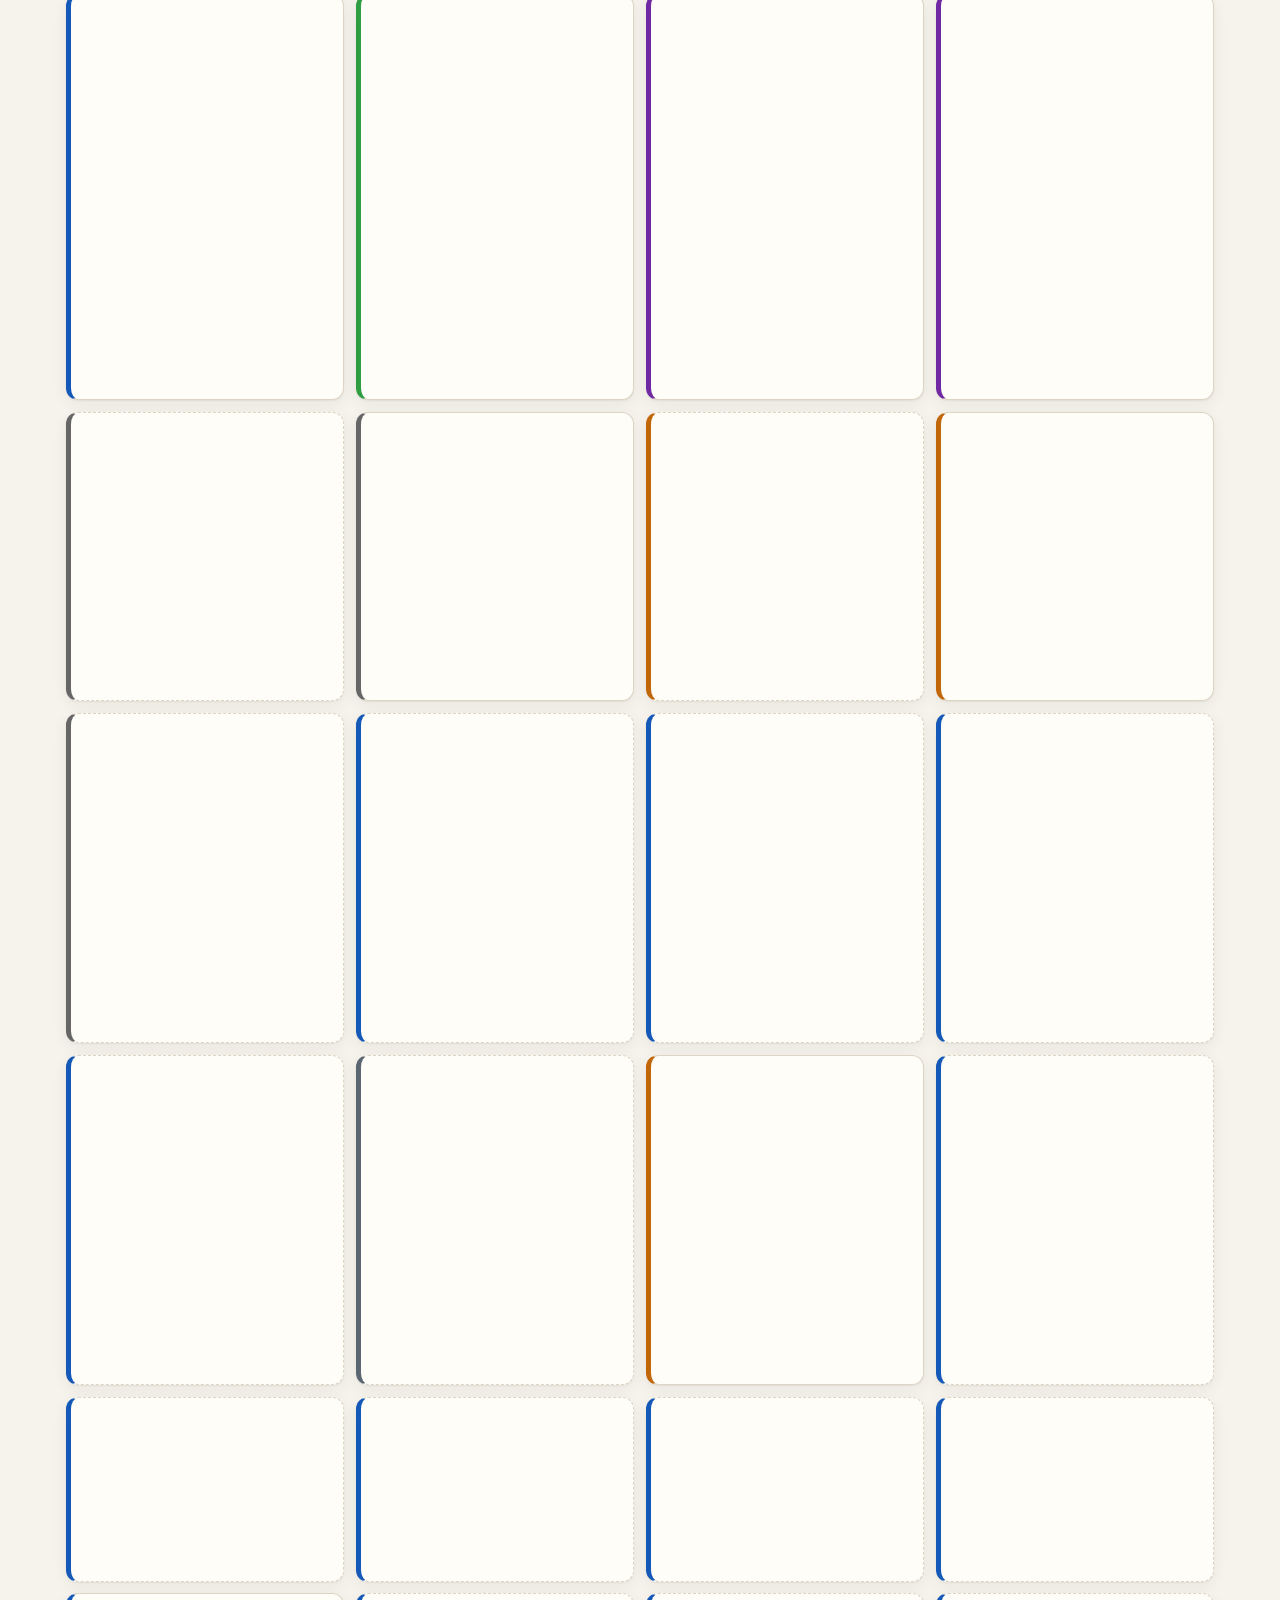
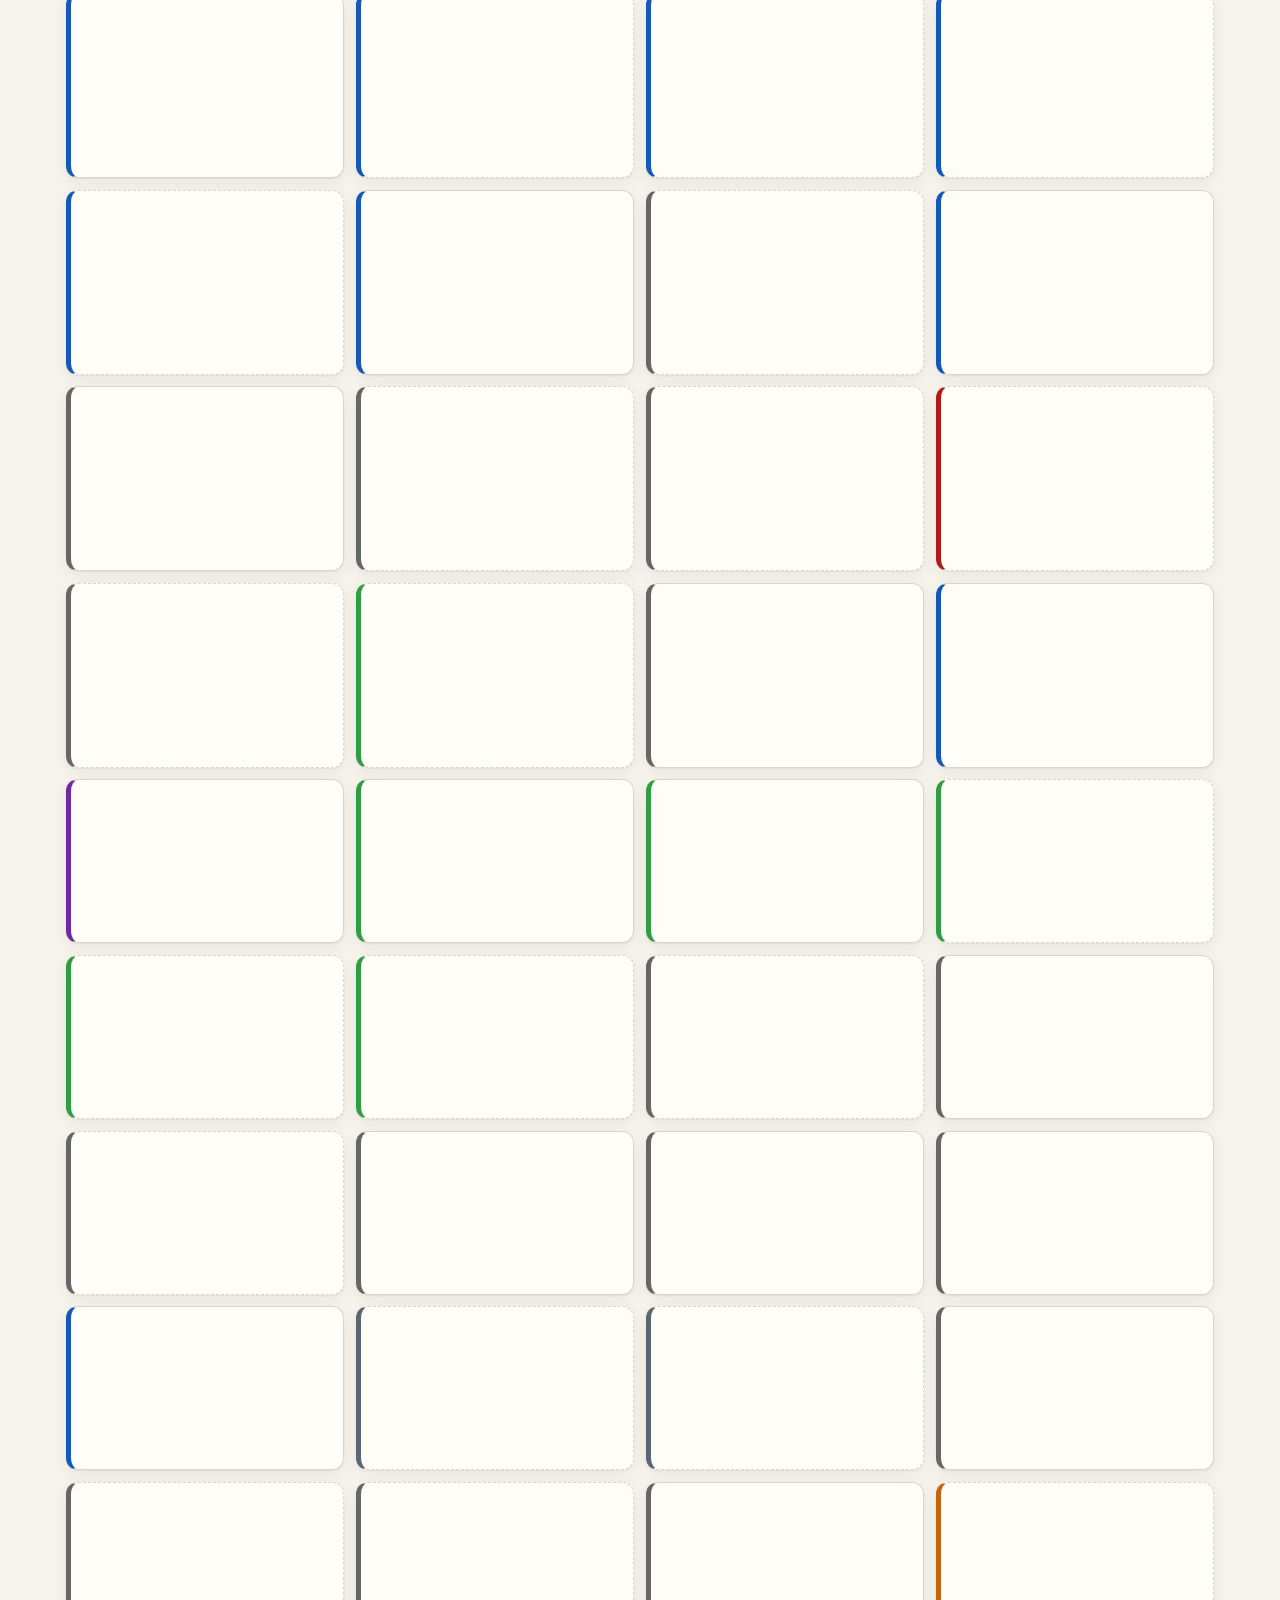
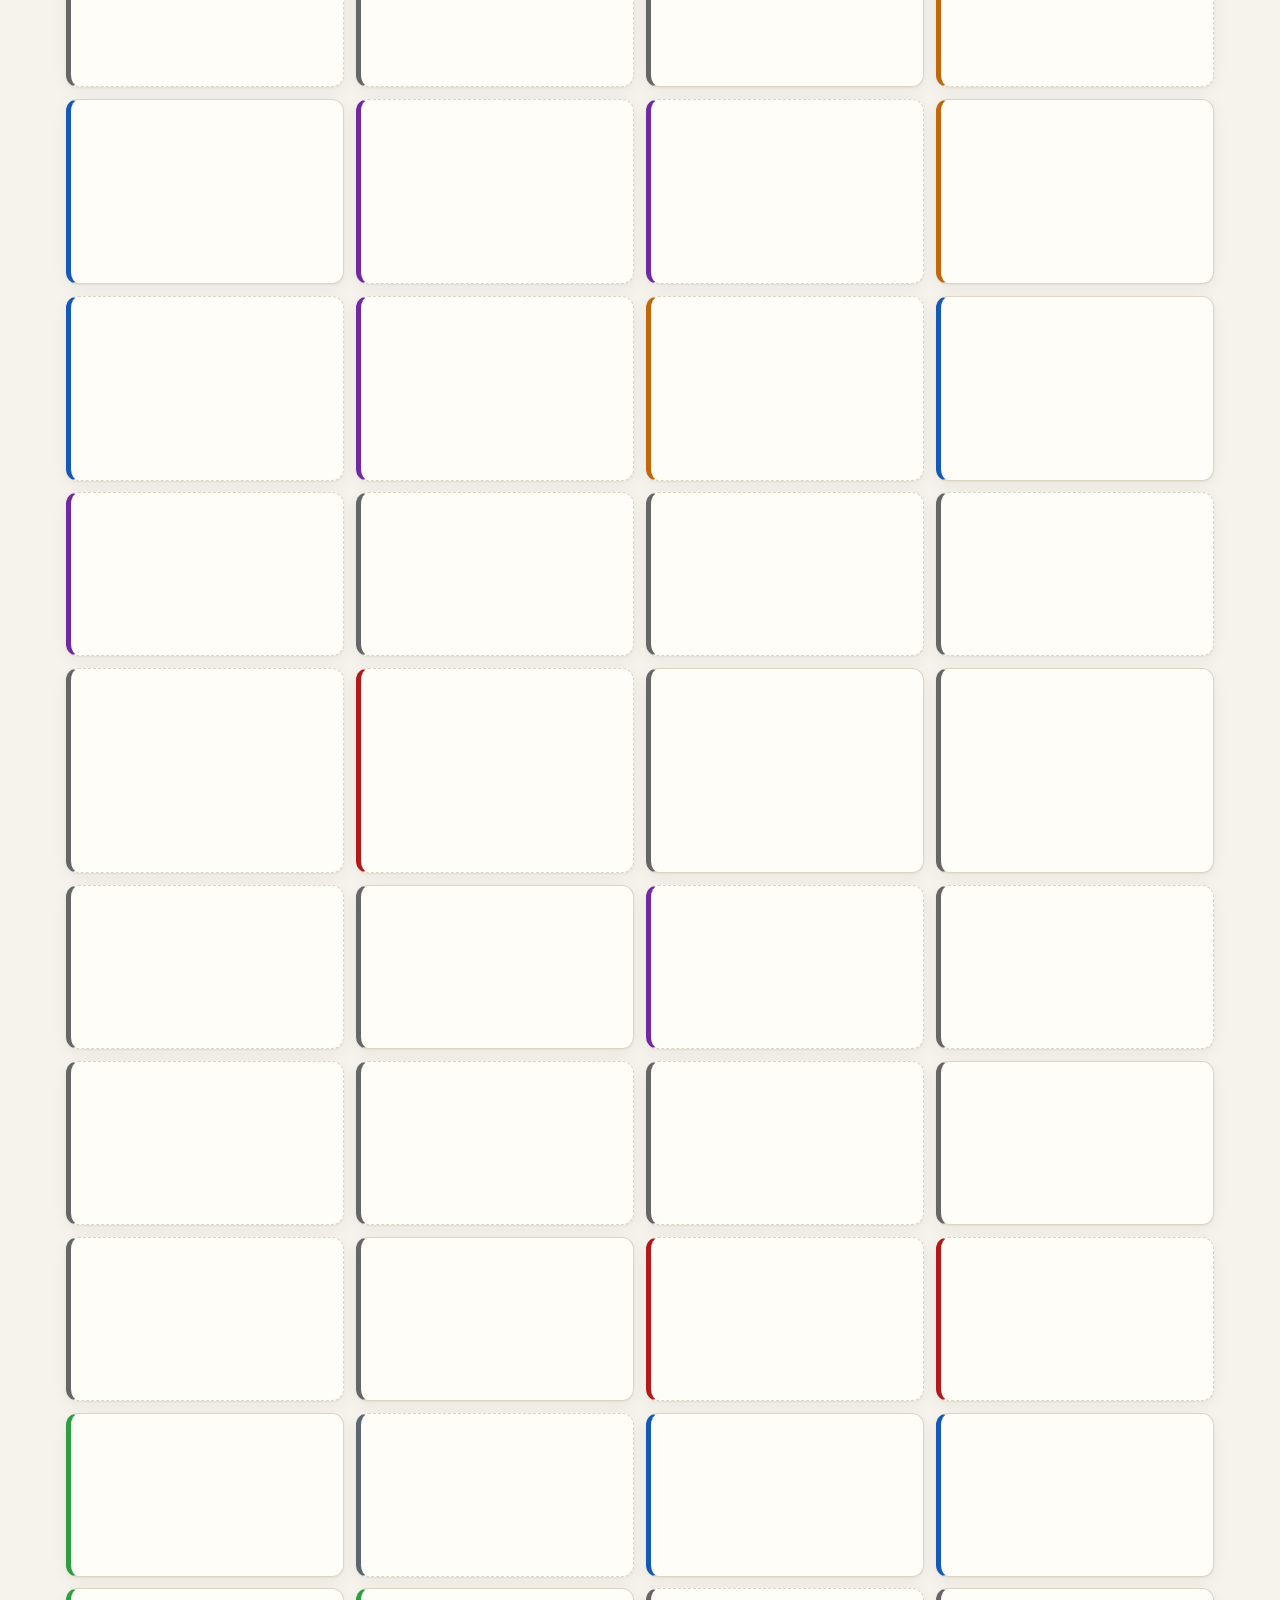
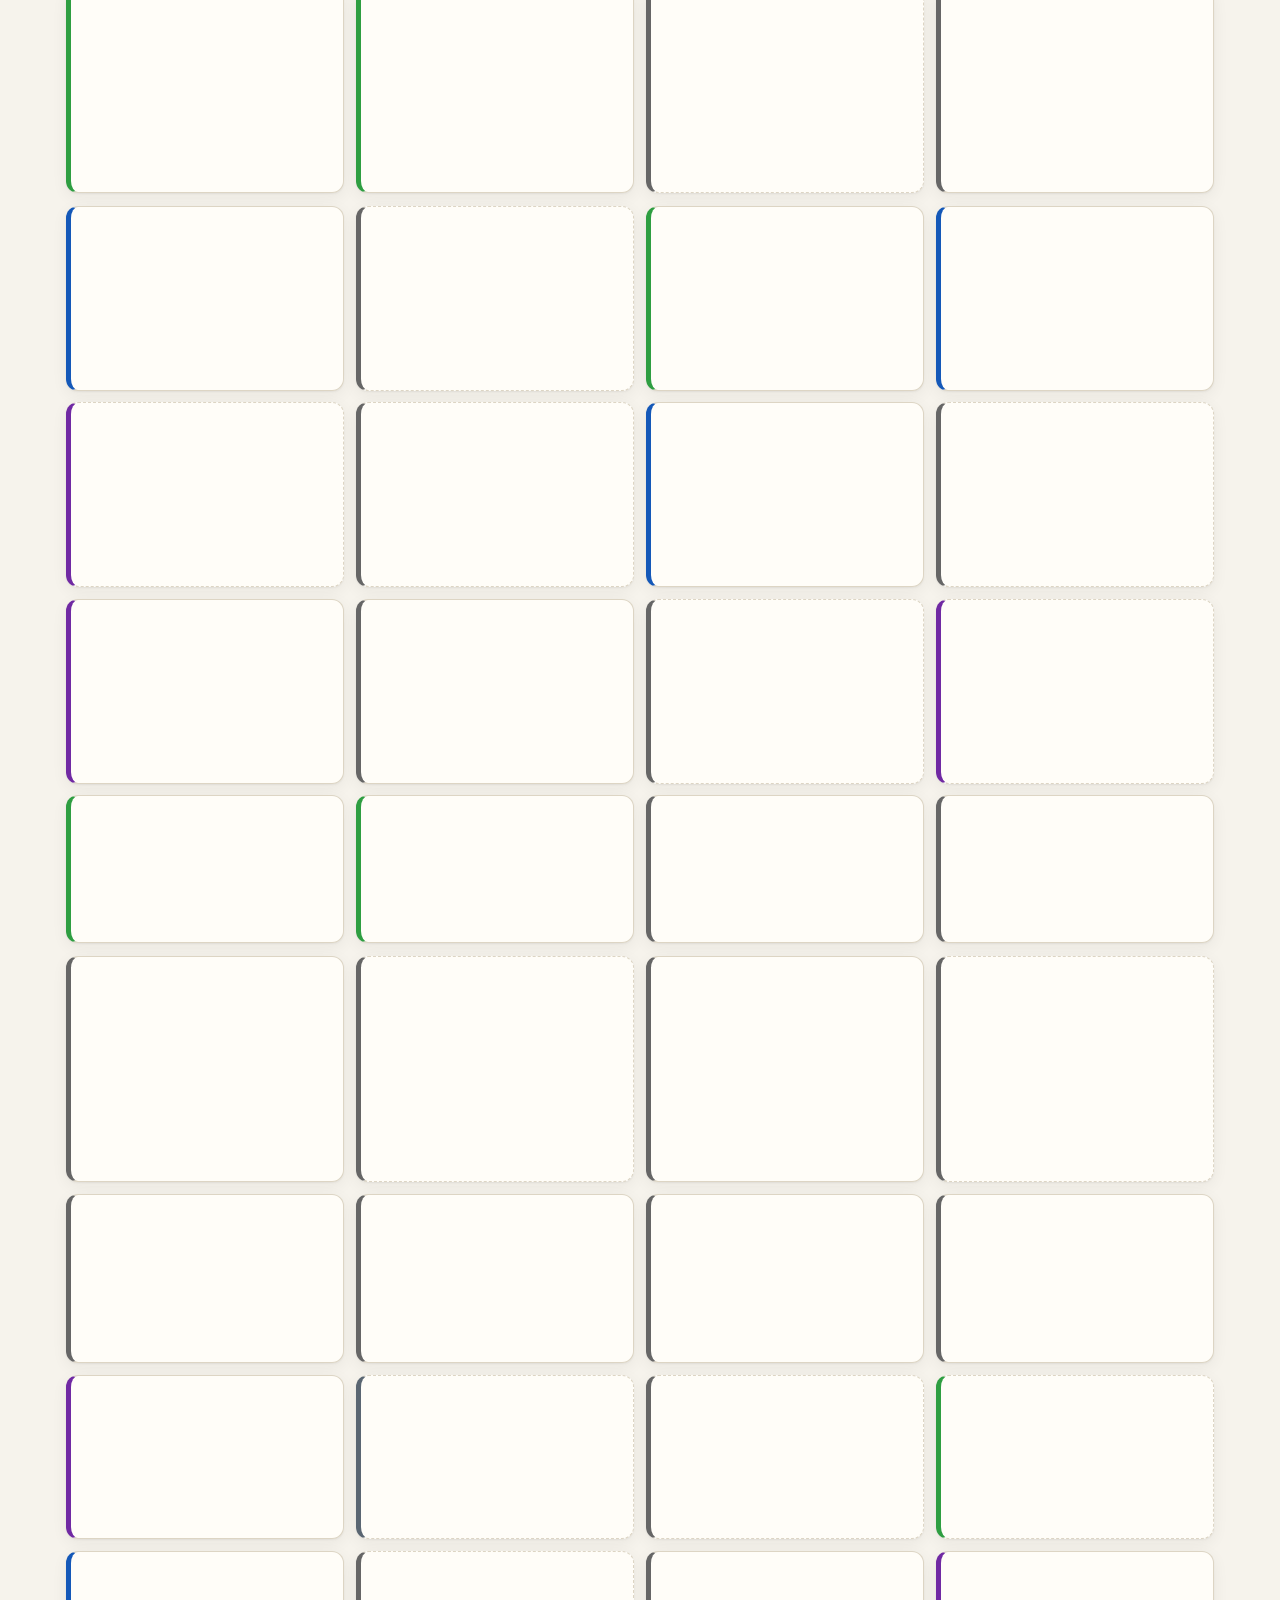
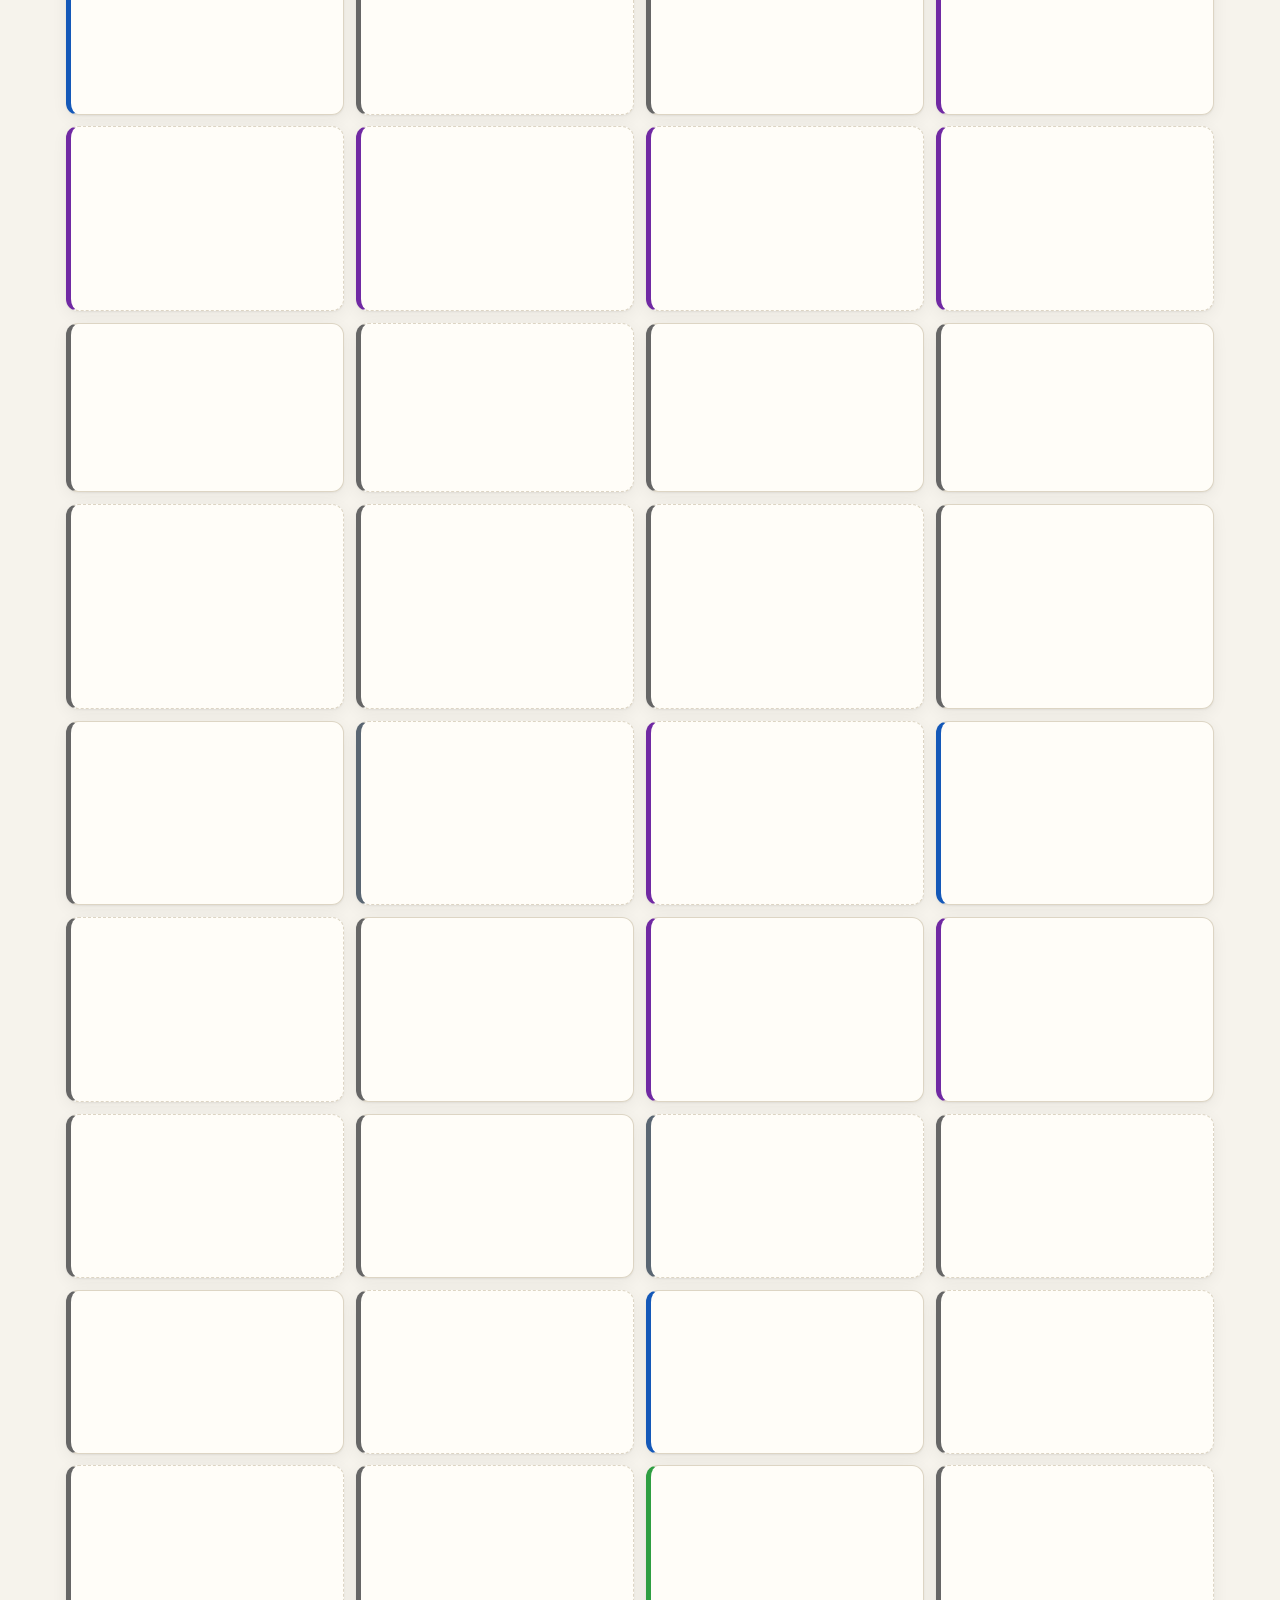
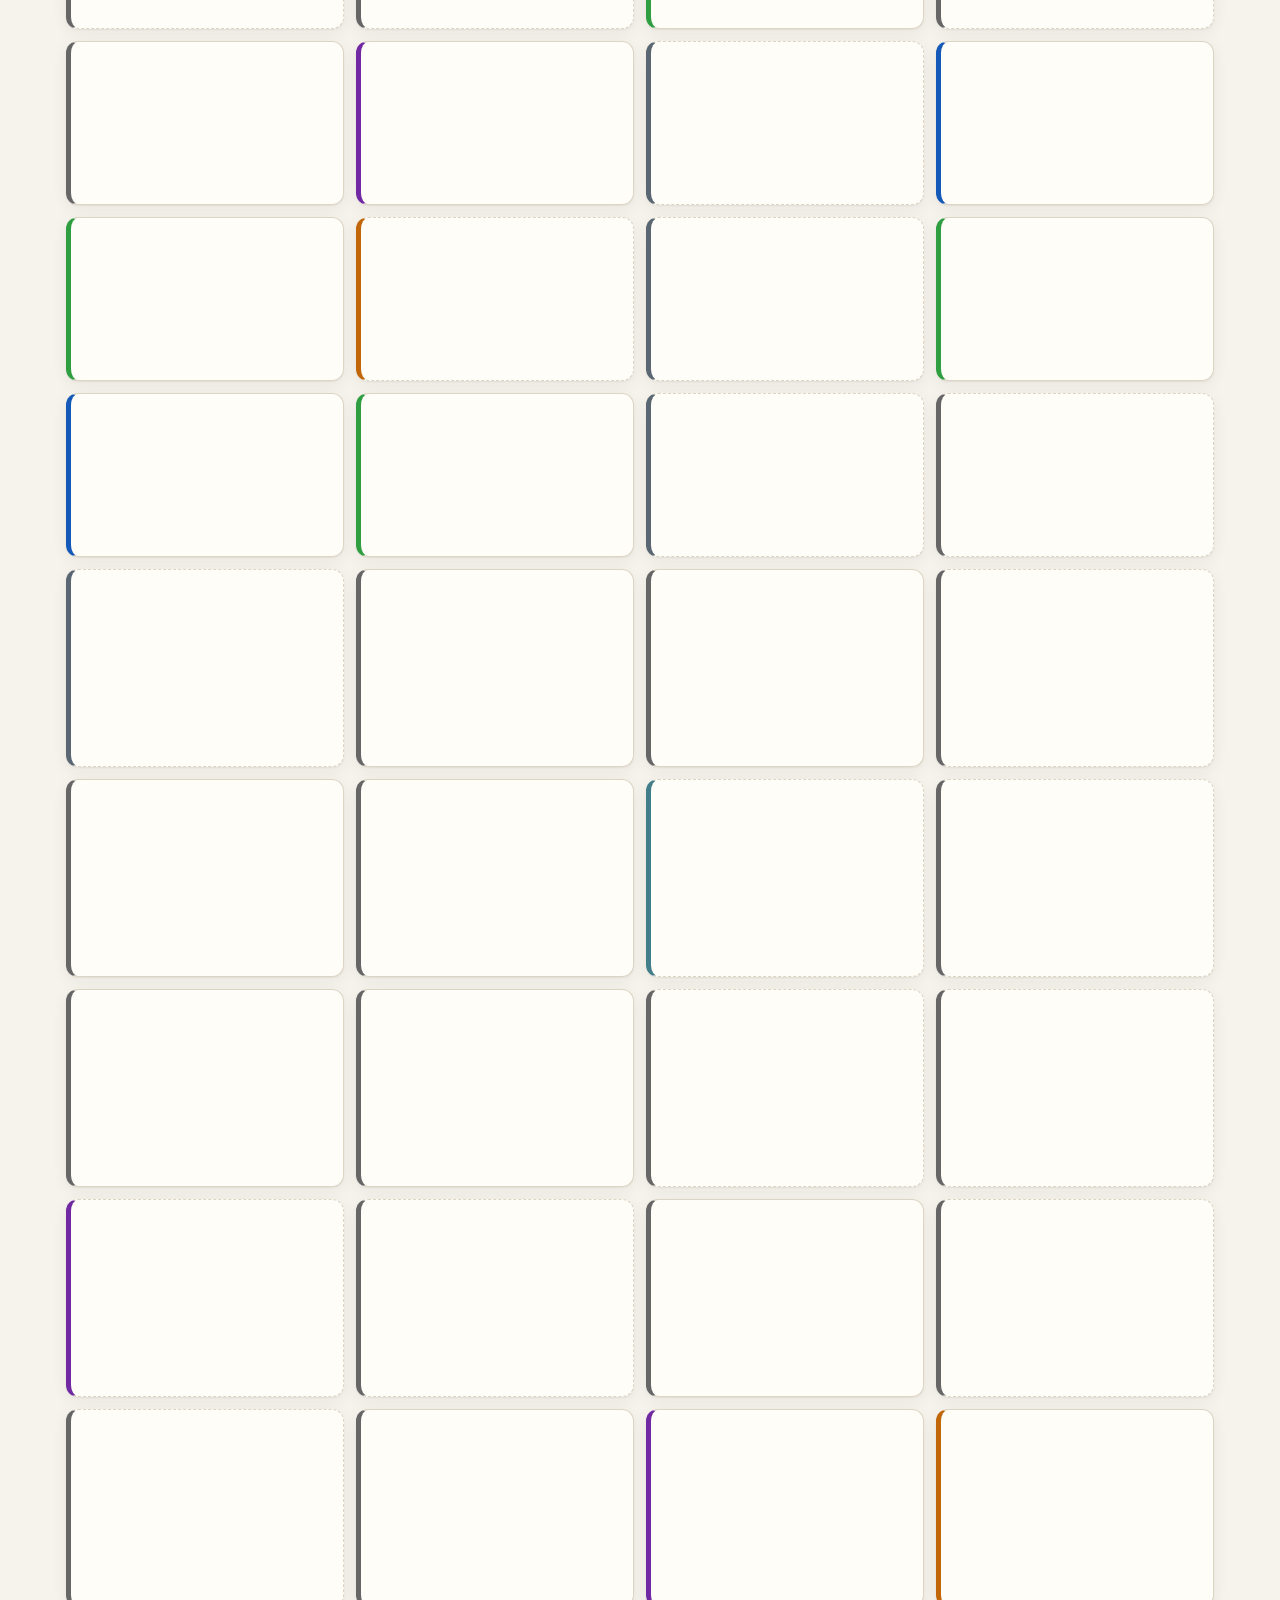
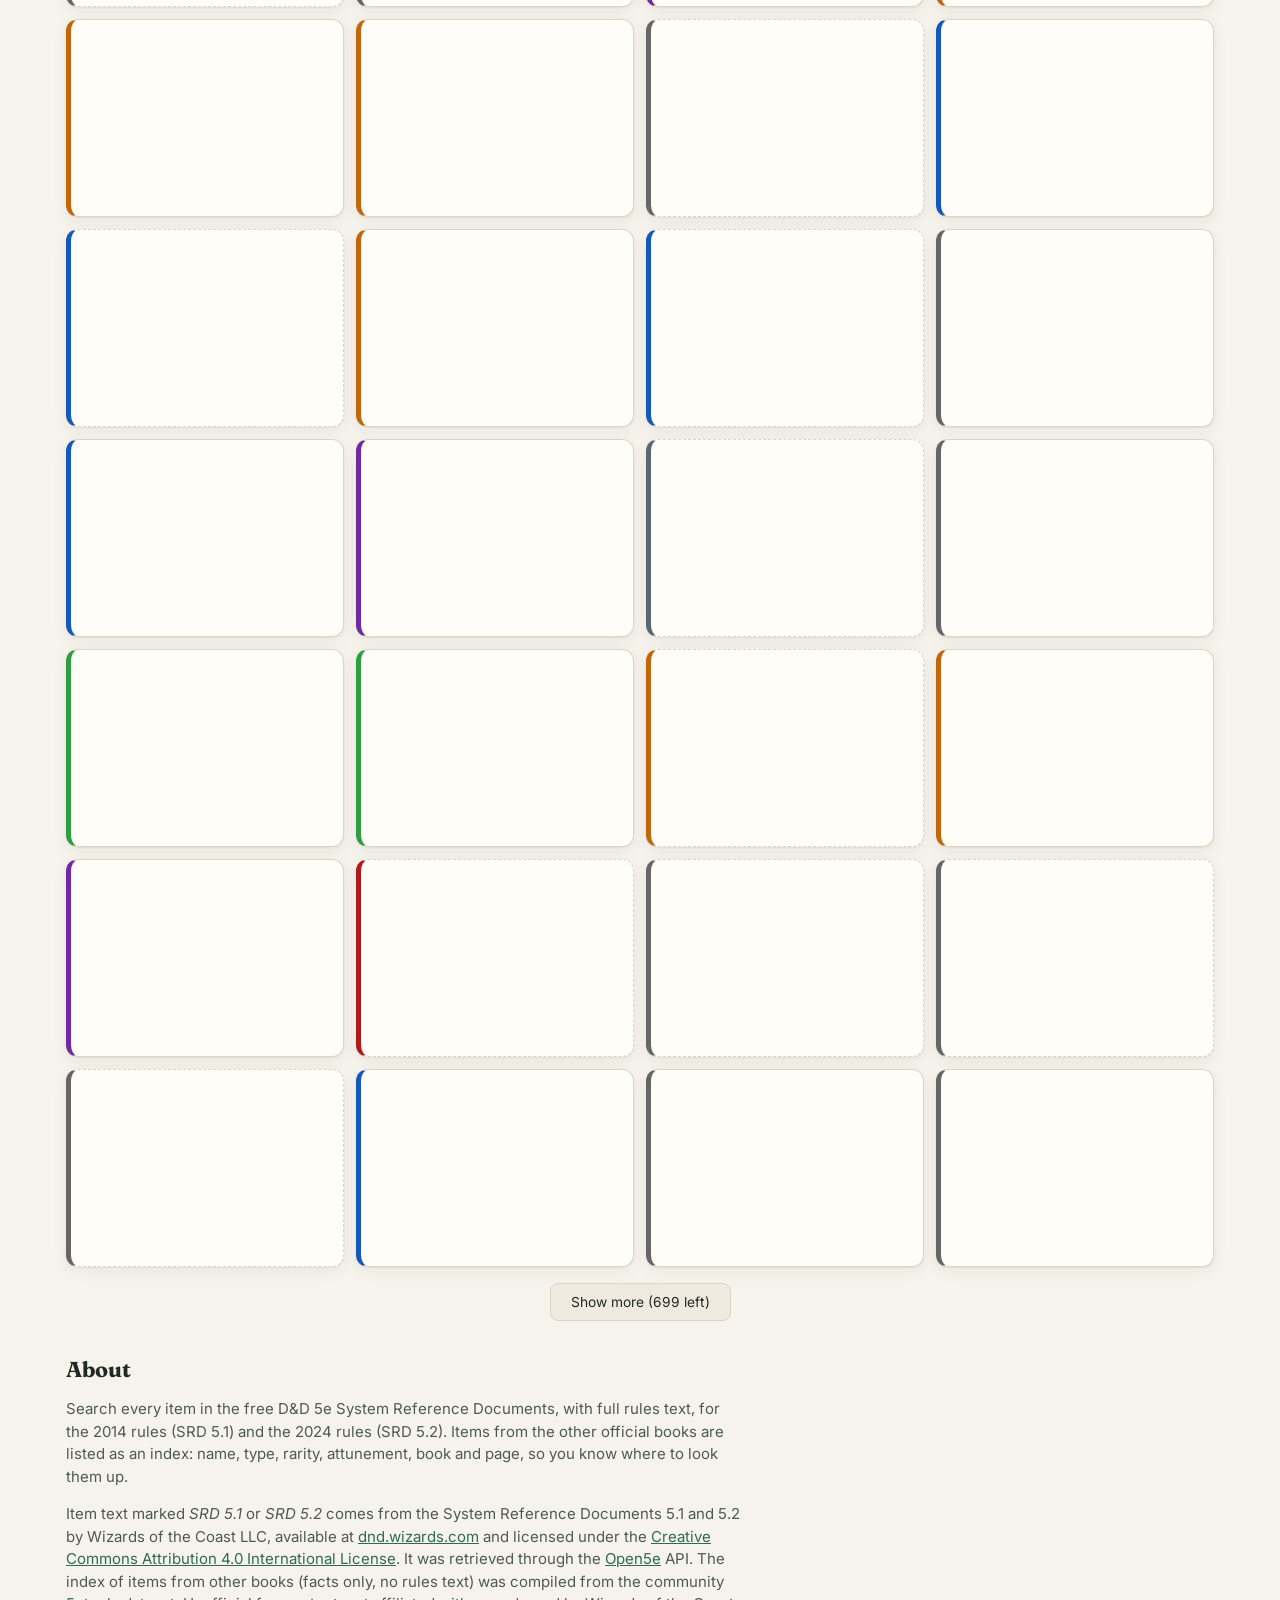
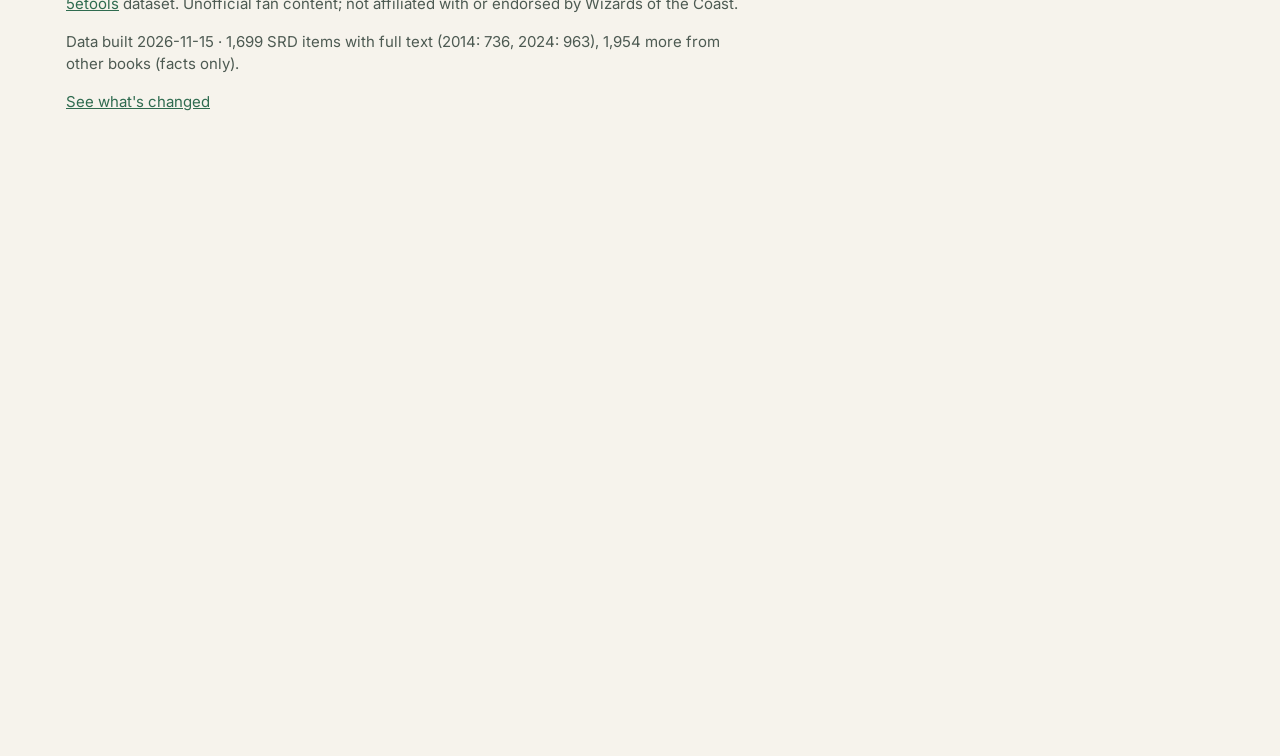
==== commit 87edc129: "Shared sources.js picker, inventory list and imported-character items (6f/6g) - Sources picker order" ====
--- a/site/index.html
+++ b/site/index.html
@@ -107,6 +107,7 @@
       <option value="fav">Favorites</option>
       <option value="wish" class="ch-only">Wishlist</option>
       <option value="att" class="ch-only">Attuned</option>
+      <option value="inv" class="ch-only">Inventory</option>
     </select>
     <label class="tog ch-only" id="usableLbl" title="Hide items whose attunement is limited to classes this character doesn't have"><input type="checkbox" id="usable"> <span id="usableTxt">Usable by character</span></label>
     <span class="small muted ch-only" id="attCount"></span>
@@ -116,6 +117,7 @@
 </section>
 
 <main class="wrap">
+  <div class="imp-note" id="impNote" role="status" hidden></div>
   <section class="results">
     <div class="results-head">
       <h2 id="count"><span id="countN">Items</span><span id="countRest"></span></h2>
@@ -206,6 +208,7 @@
 
 <script src="character.js?v=dev"></script>
 <script src="chart.js?v=dev"></script>
+<script src="sources.js?v=dev"></script>
 <script src="app.js?v=dev"></script>
 <script src="theme.js?v=dev"></script>
 <script src="version.js?v=dev"></script>
--- a/site/styles.css
+++ b/site/styles.css
@@ -339,6 +339,14 @@
 .chart-box .chart-in { padding: 10px 14px 12px; }
 .chart-box h3 { margin: 0 0 6px; font-size: 1rem; }
 @media print { .chart-box { display: none; } }
+/* source picker group headings (shared sources.js order) */
+.src-group { font-size: .72rem; font-weight: 600; letter-spacing: .05em; text-transform: uppercase; color: var(--muted); padding: 8px 2px 2px; }
+.src-group:not(:first-child) { border-top: 1px solid var(--line); margin-top: 6px; }
+/* offer to add the items of a character imported in the hub */
+.imp-note { margin: 0 0 14px; padding: 12px 14px; border: 1px solid var(--accent); border-radius: var(--radius); background: var(--surface); }
+.imp-note p { margin: 0 0 8px; }
+.imp-btns { display: flex; flex-wrap: wrap; gap: 8px; }
+.mark.inv { border-color: var(--ink-2); color: var(--ink-2); }
 /* per-character marks (character.js) */
 .ch-only[hidden] { display: none !important; }
 .mark { display: inline-block; font-size: .72rem; font-weight: 600; padding: 1px 7px; border-radius: 999px; border: 1px solid var(--accent); color: var(--accent); }
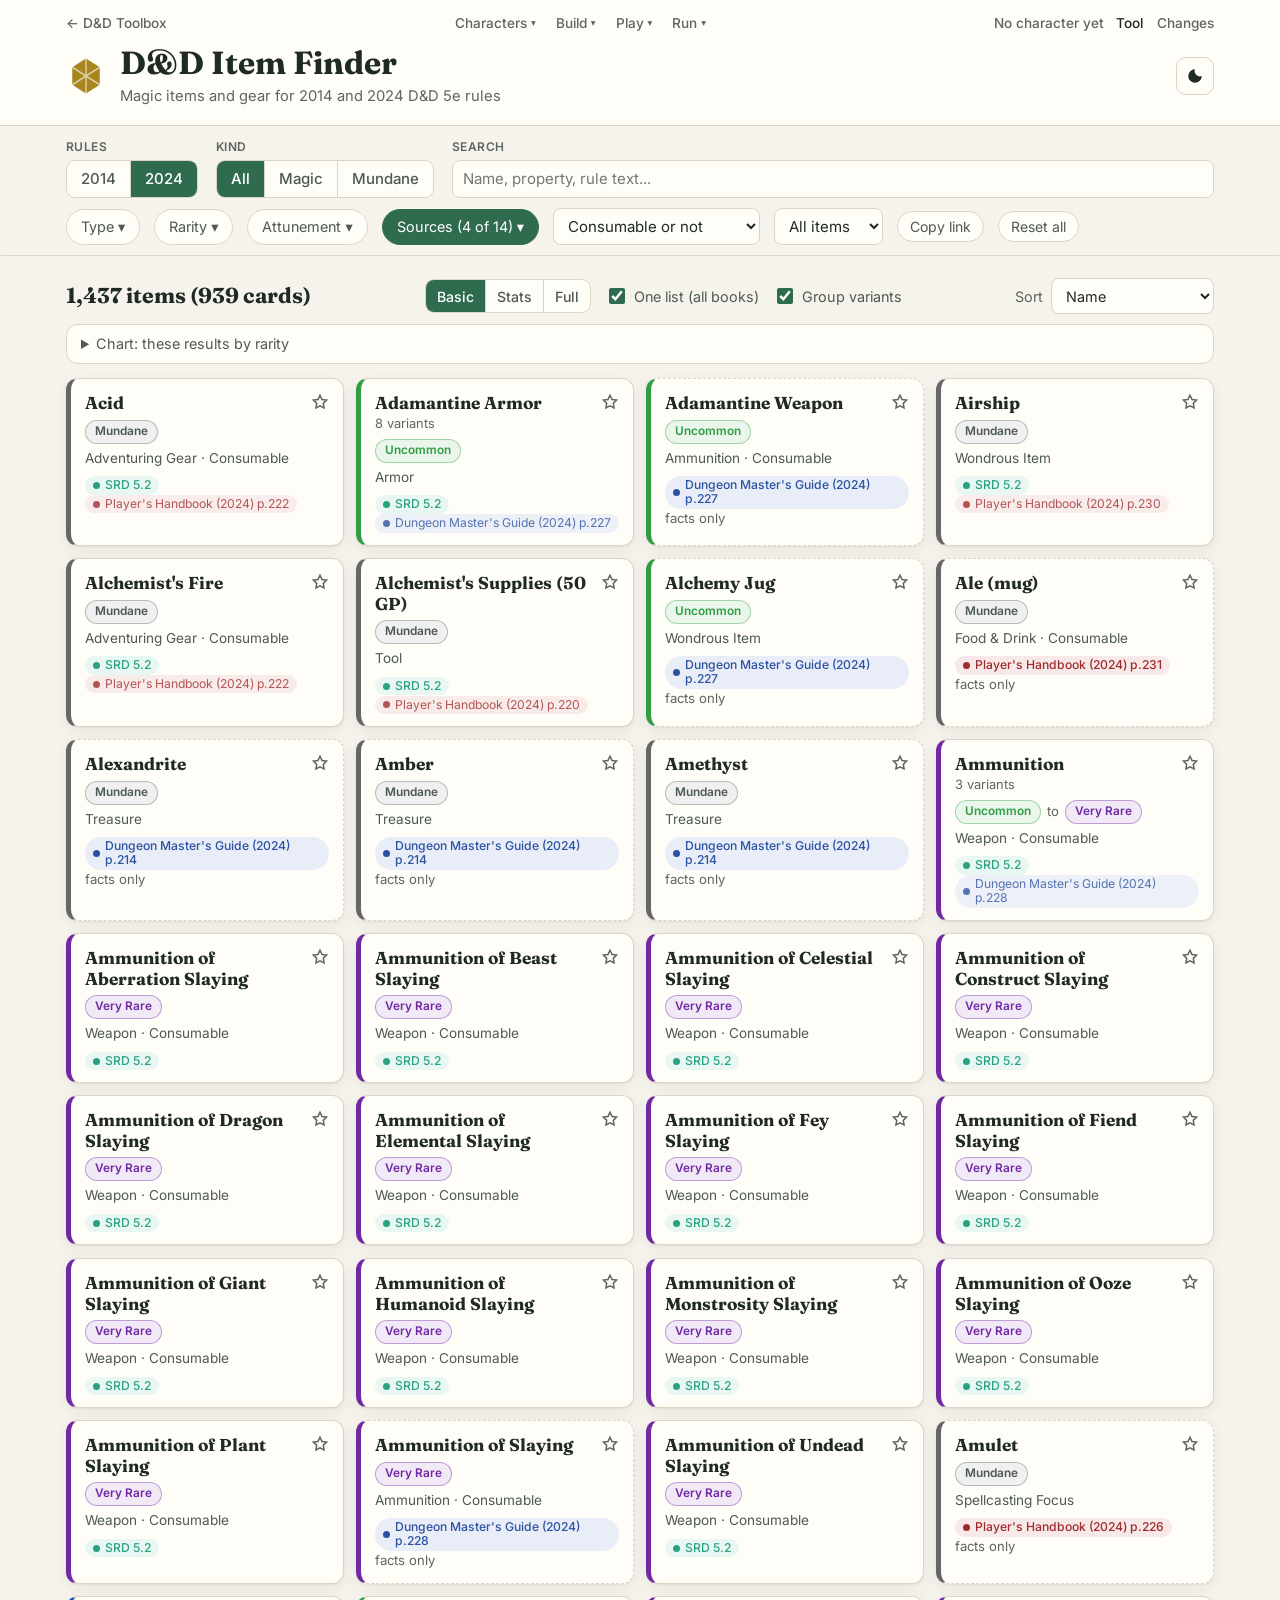
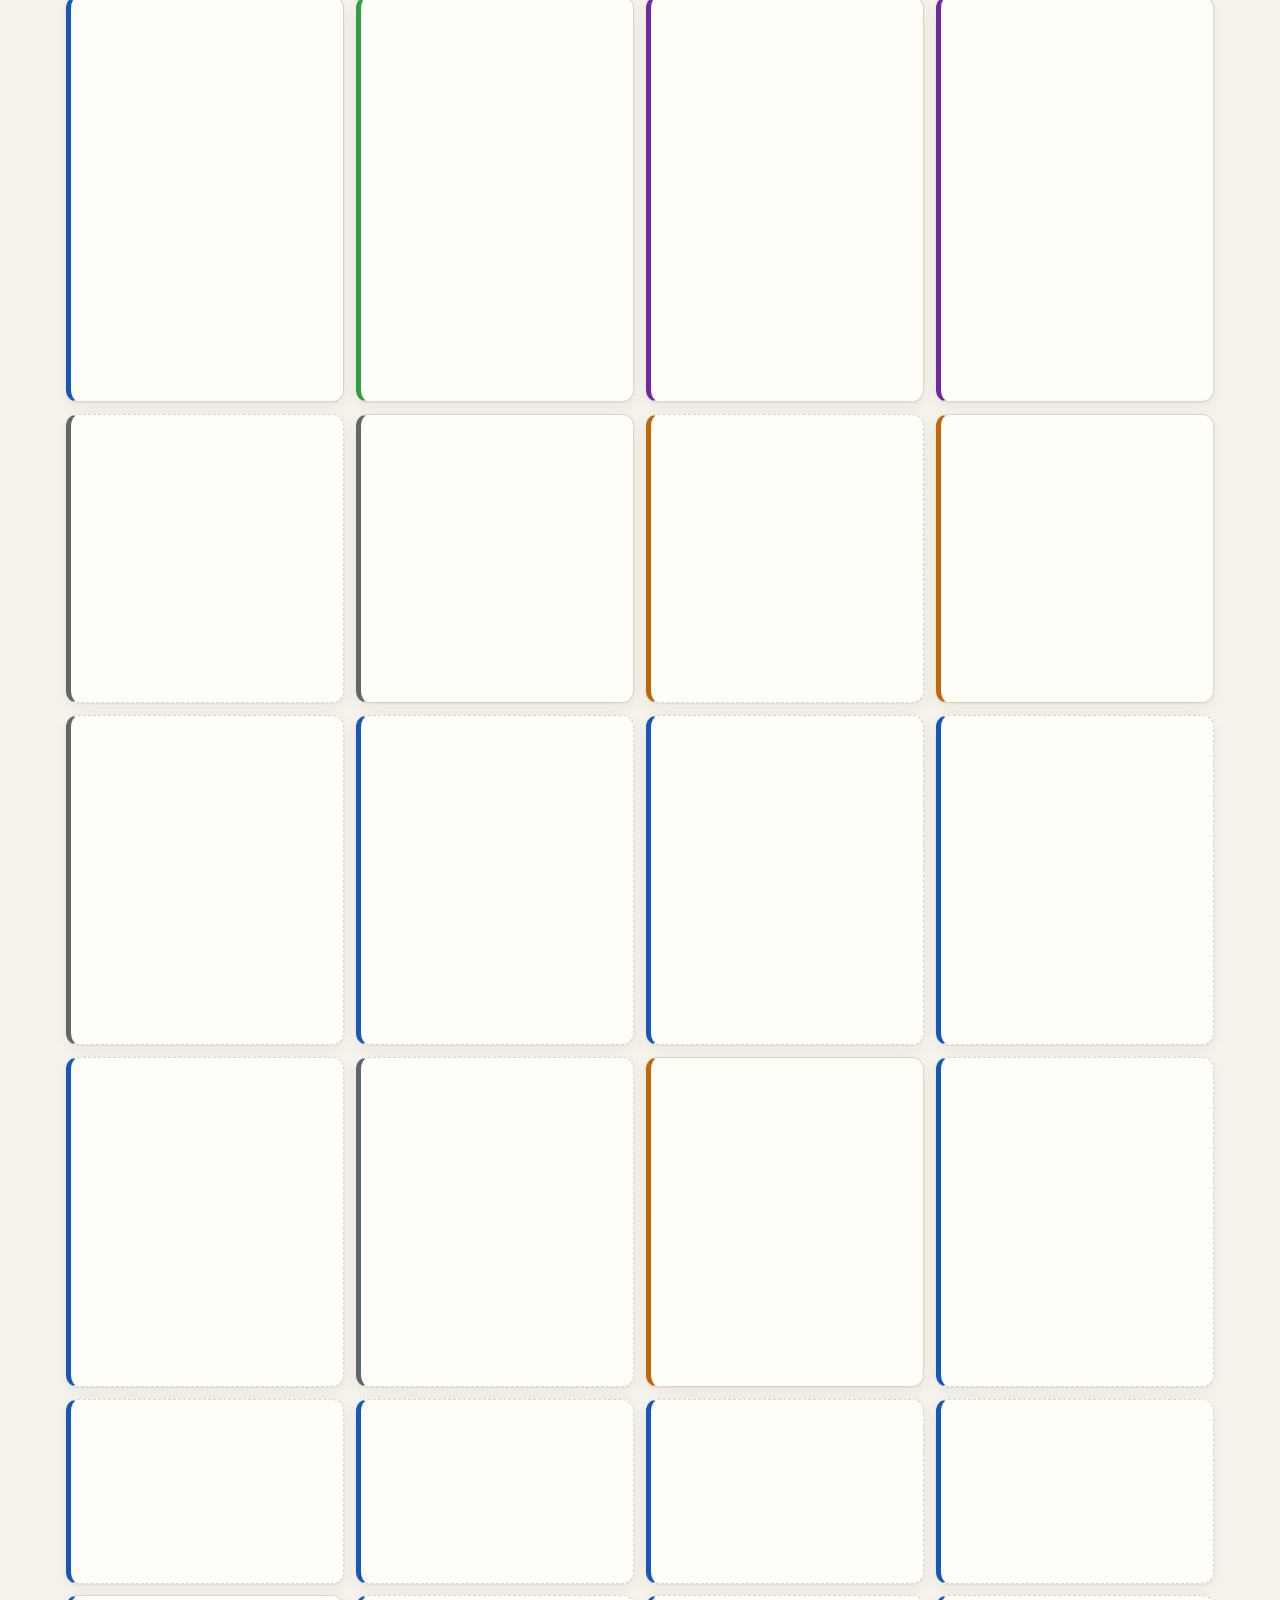
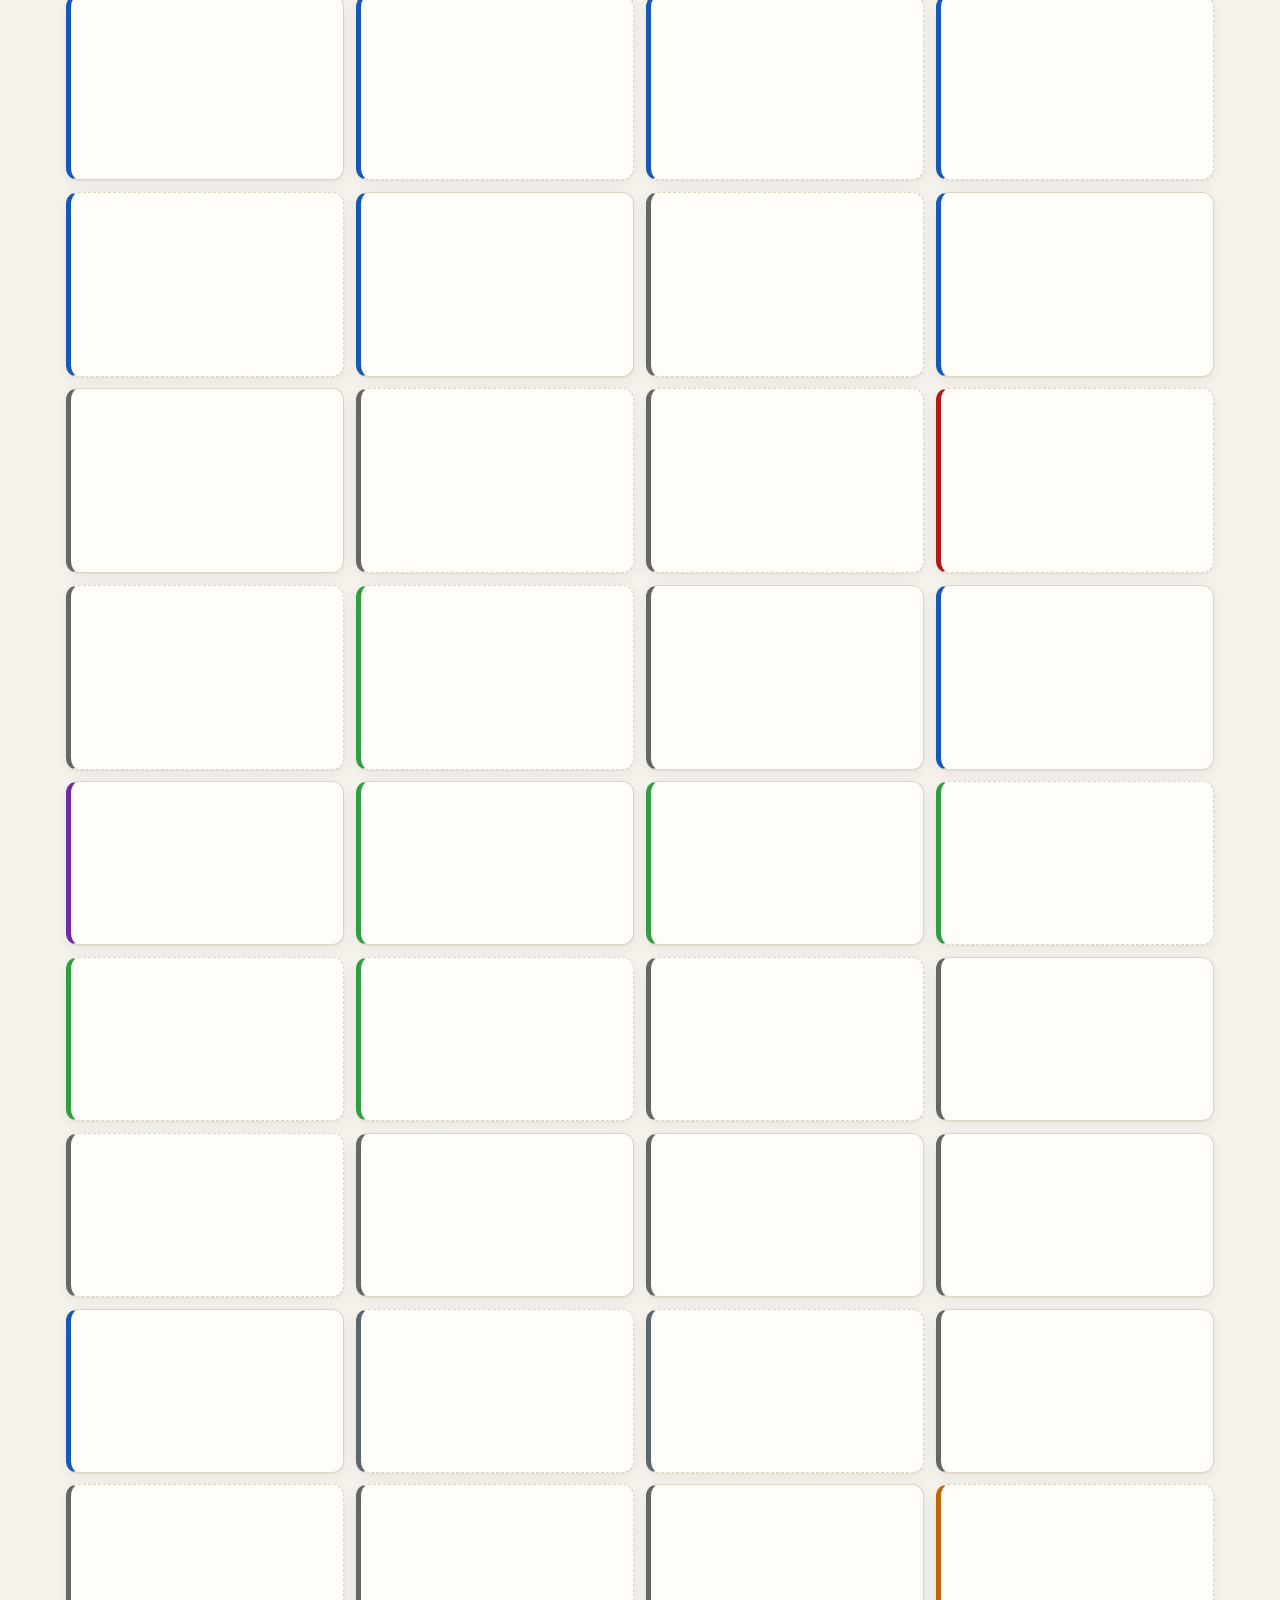
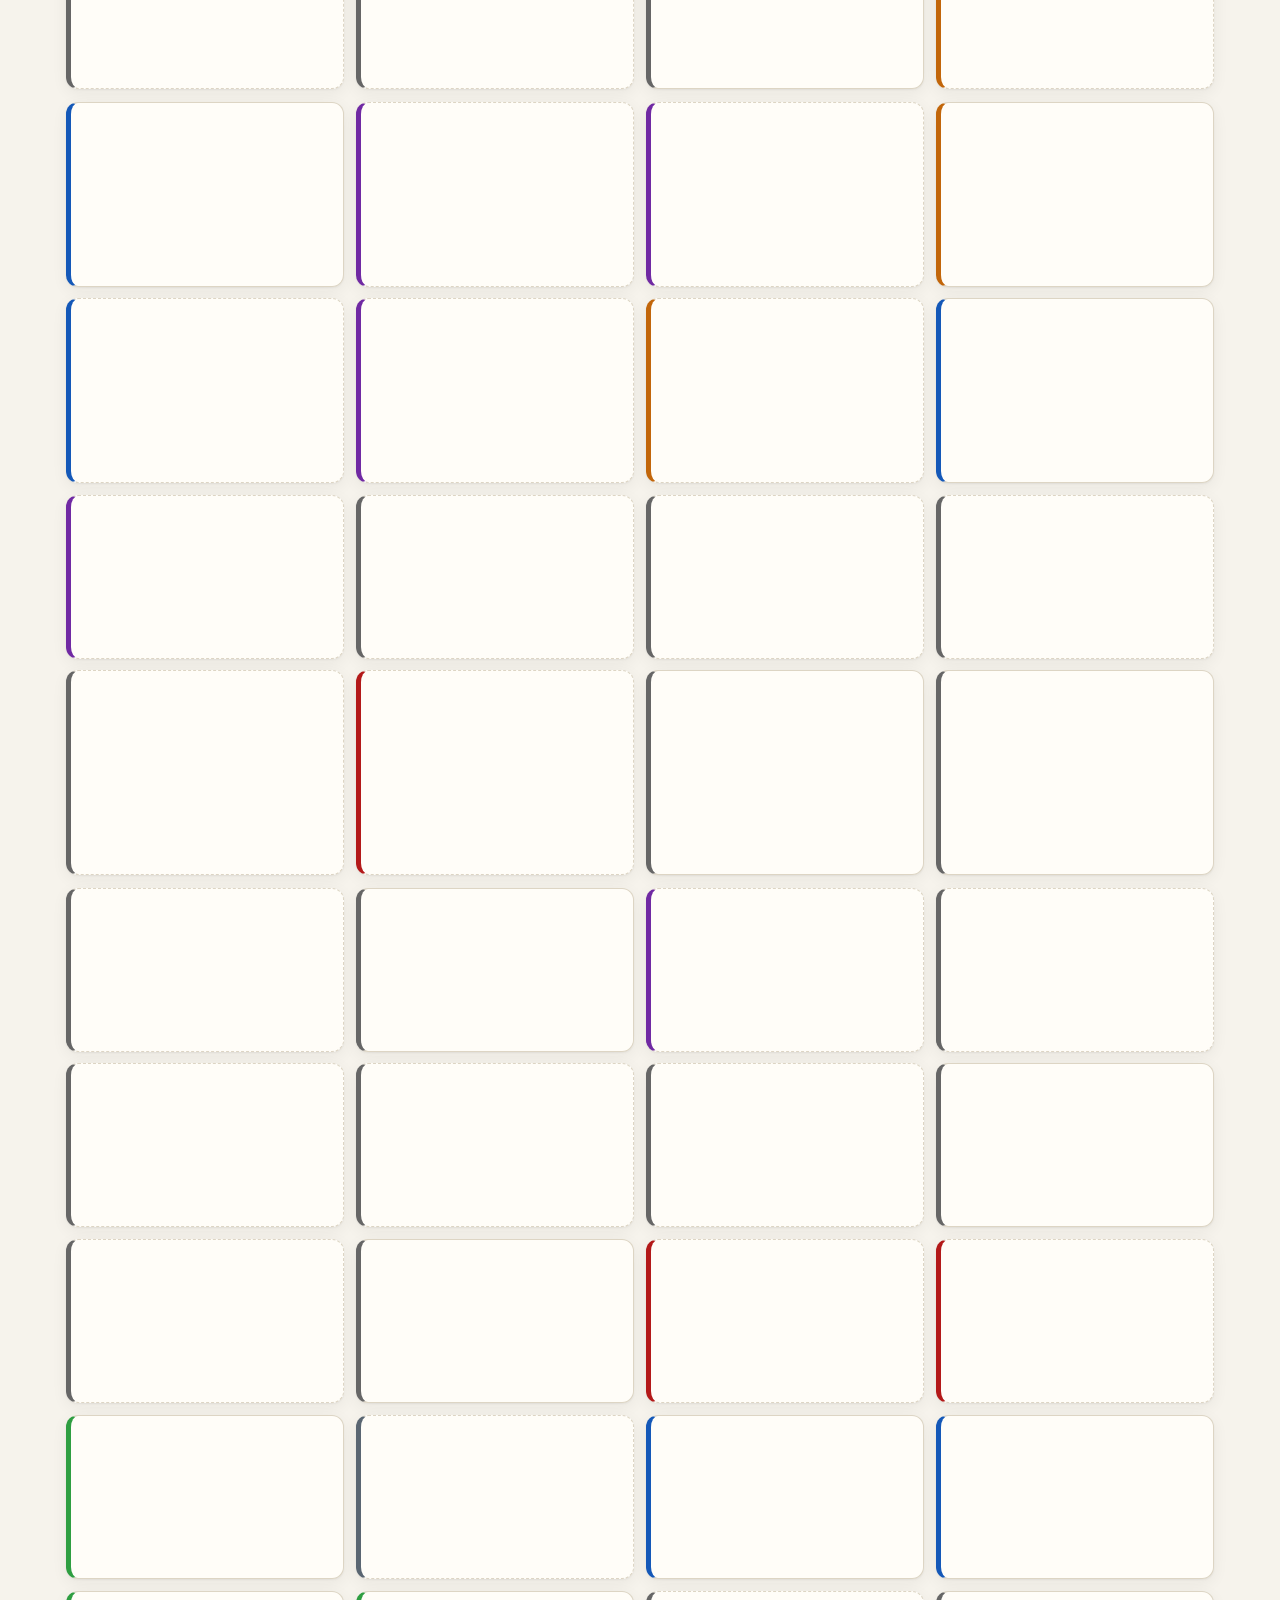
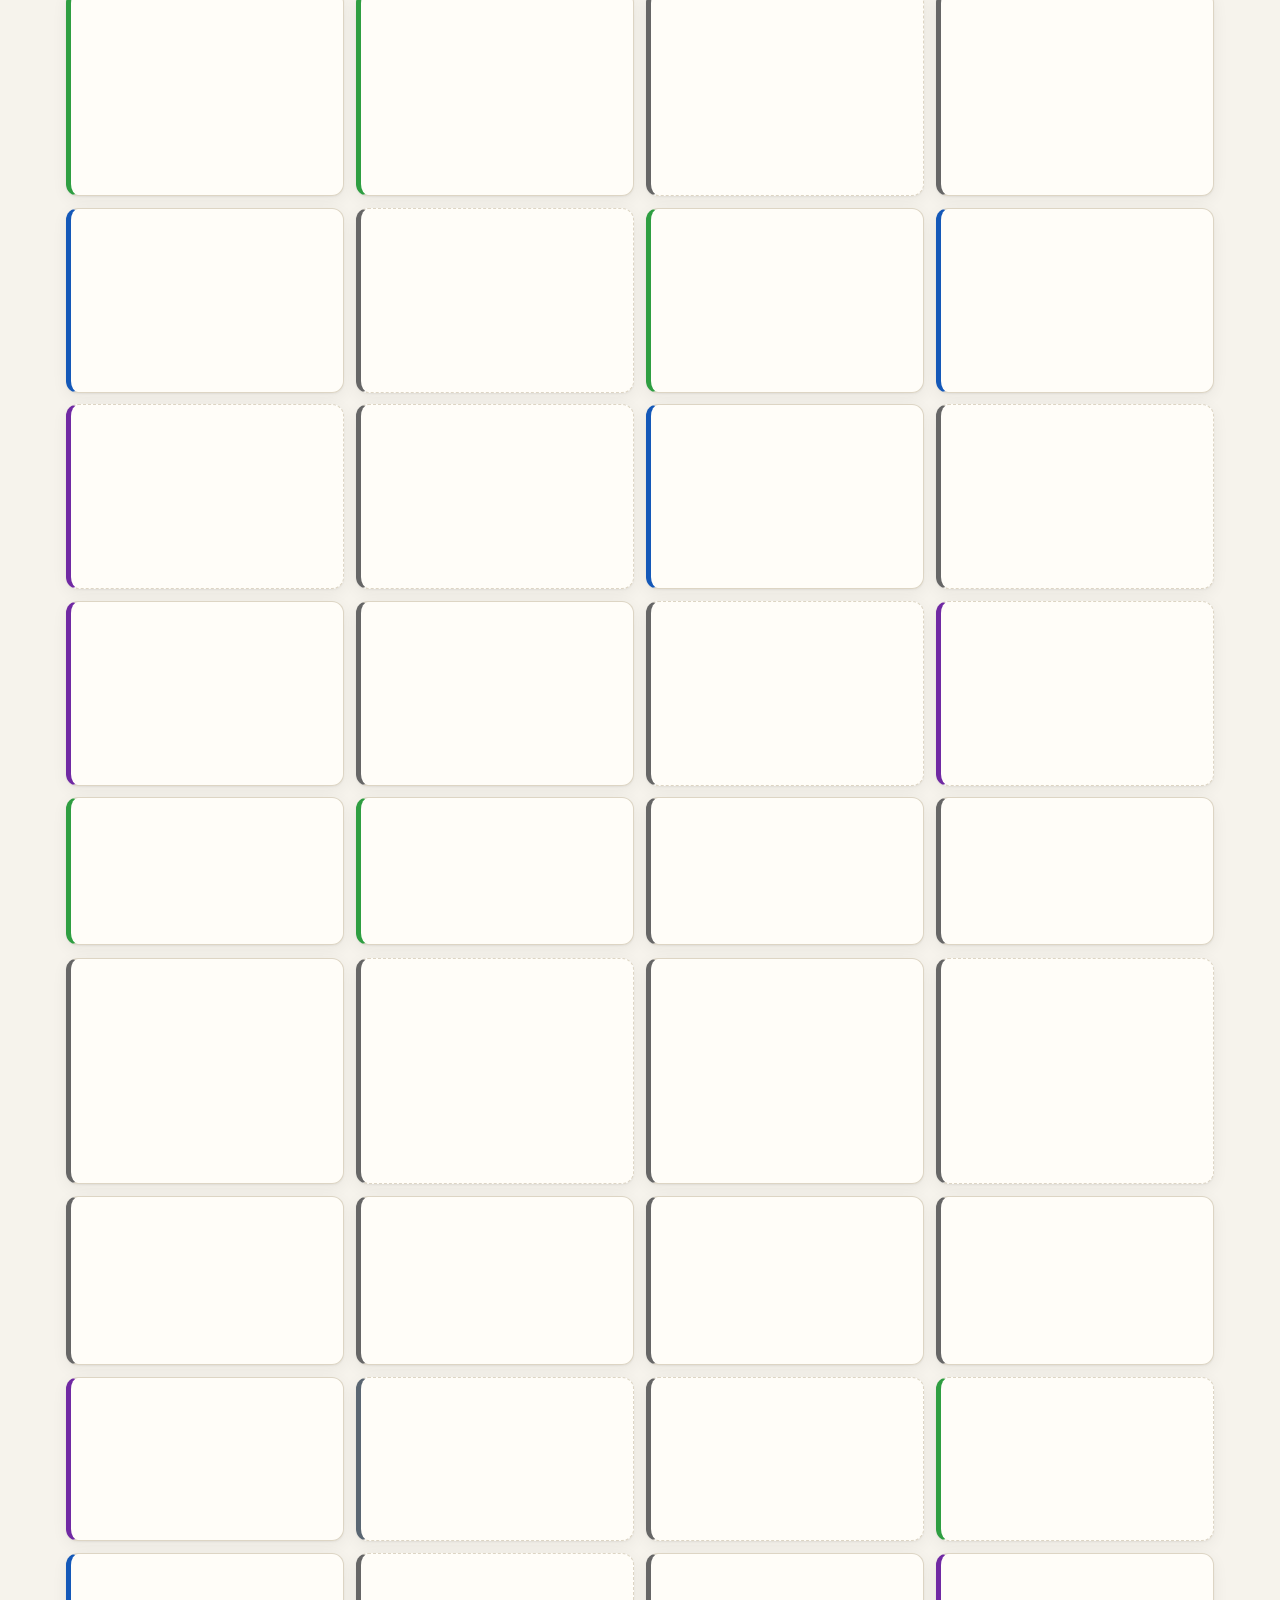
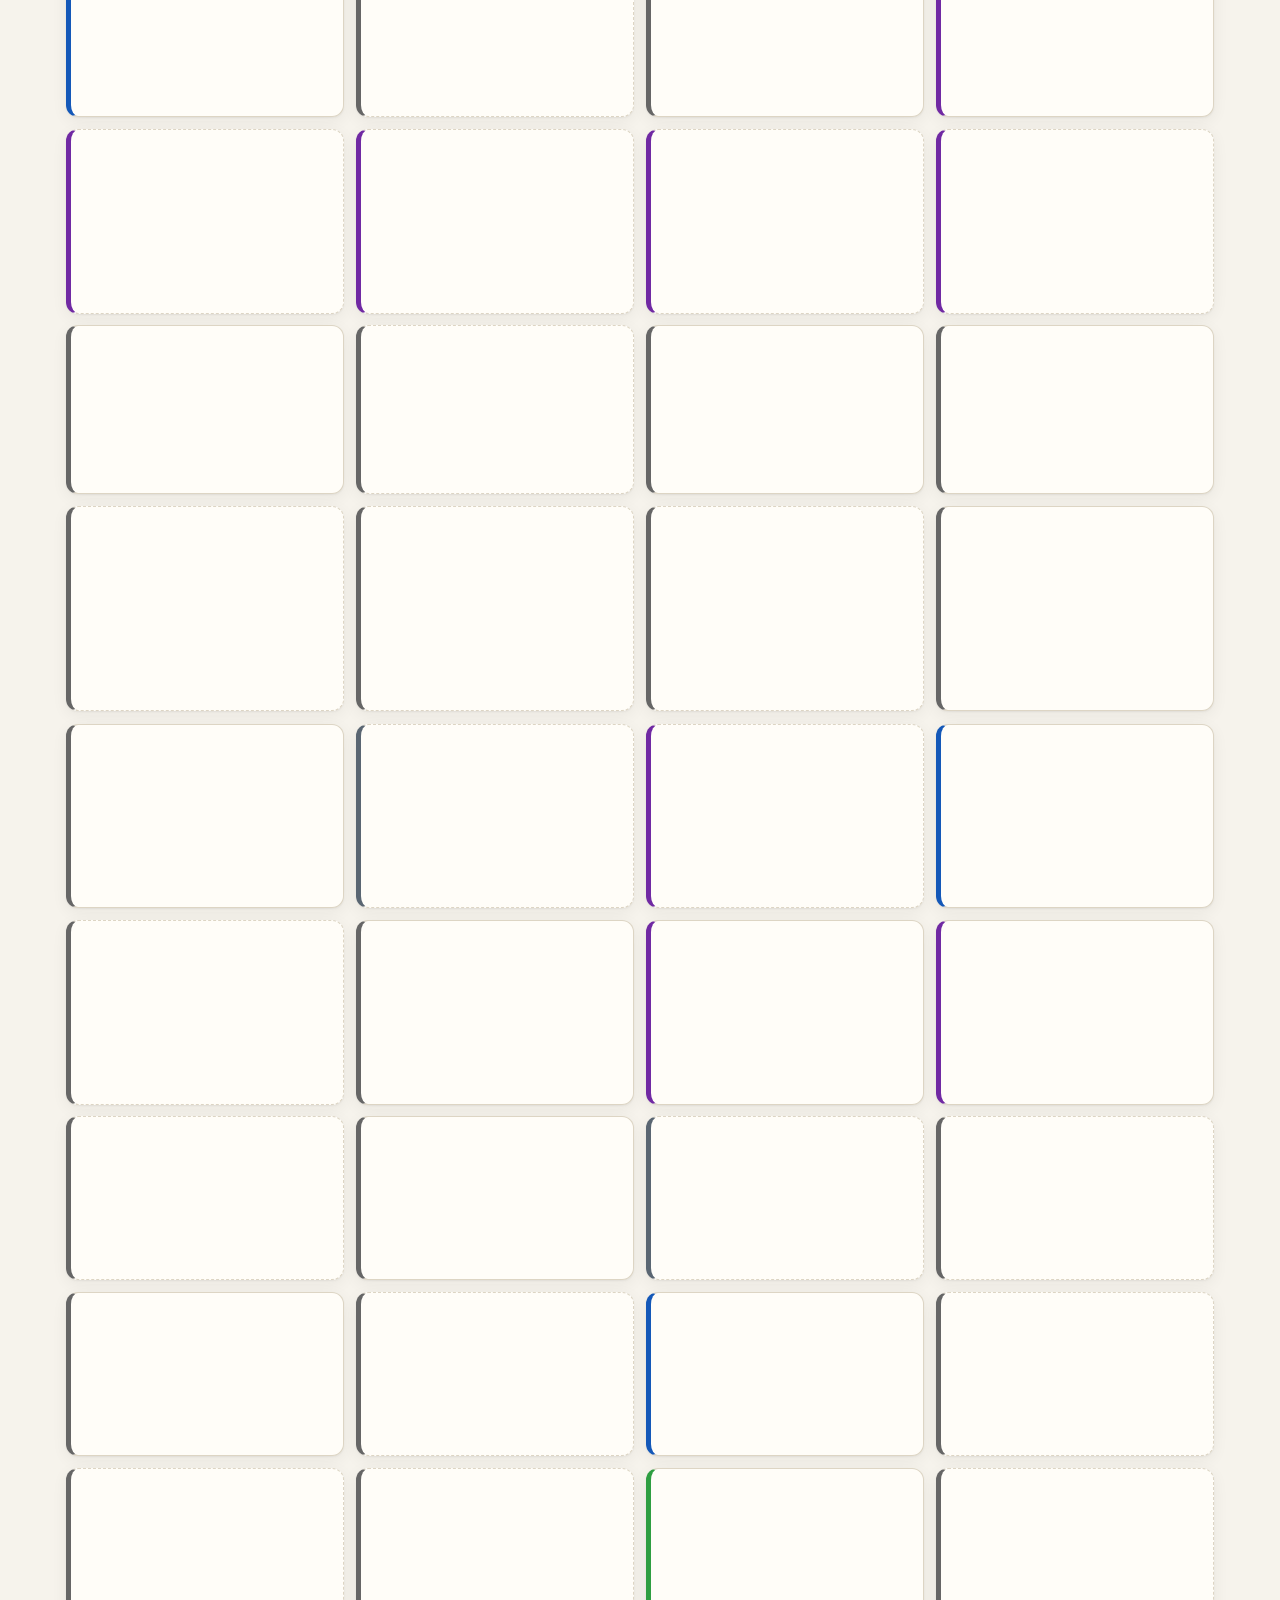
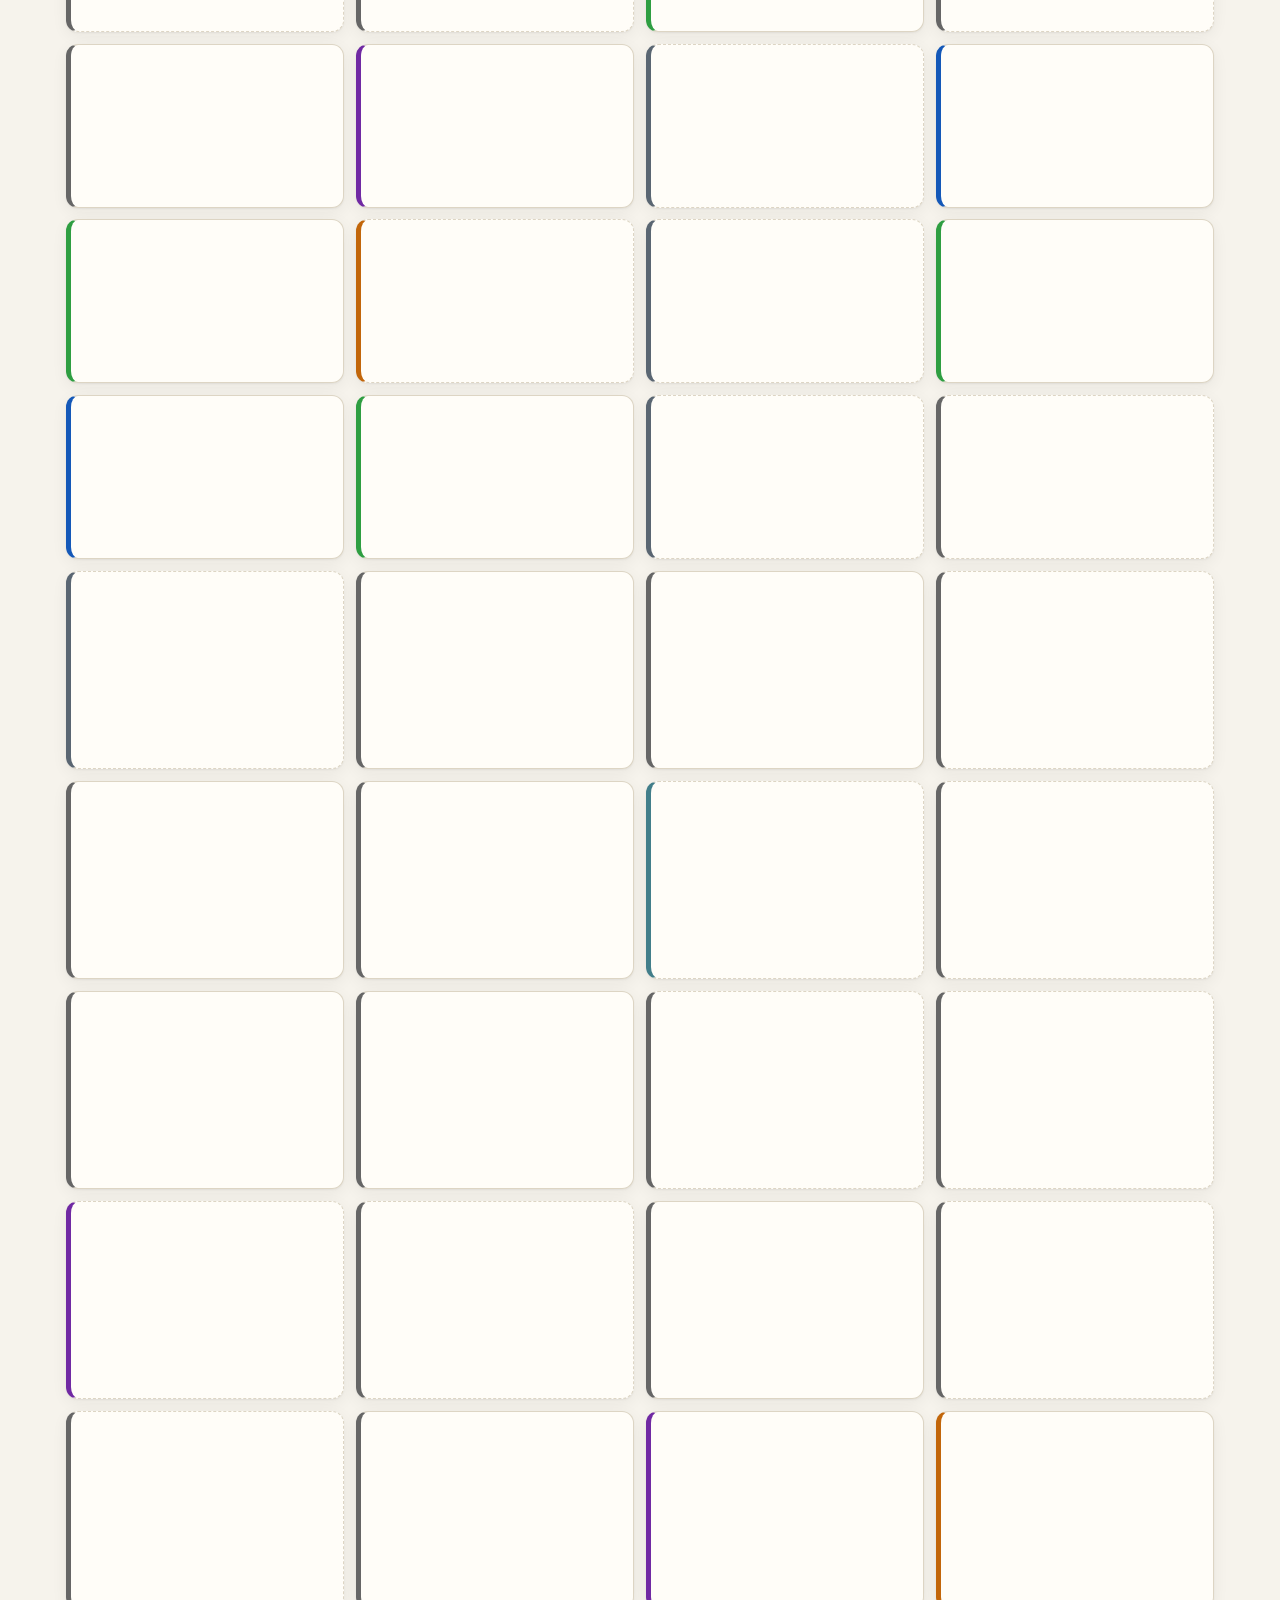
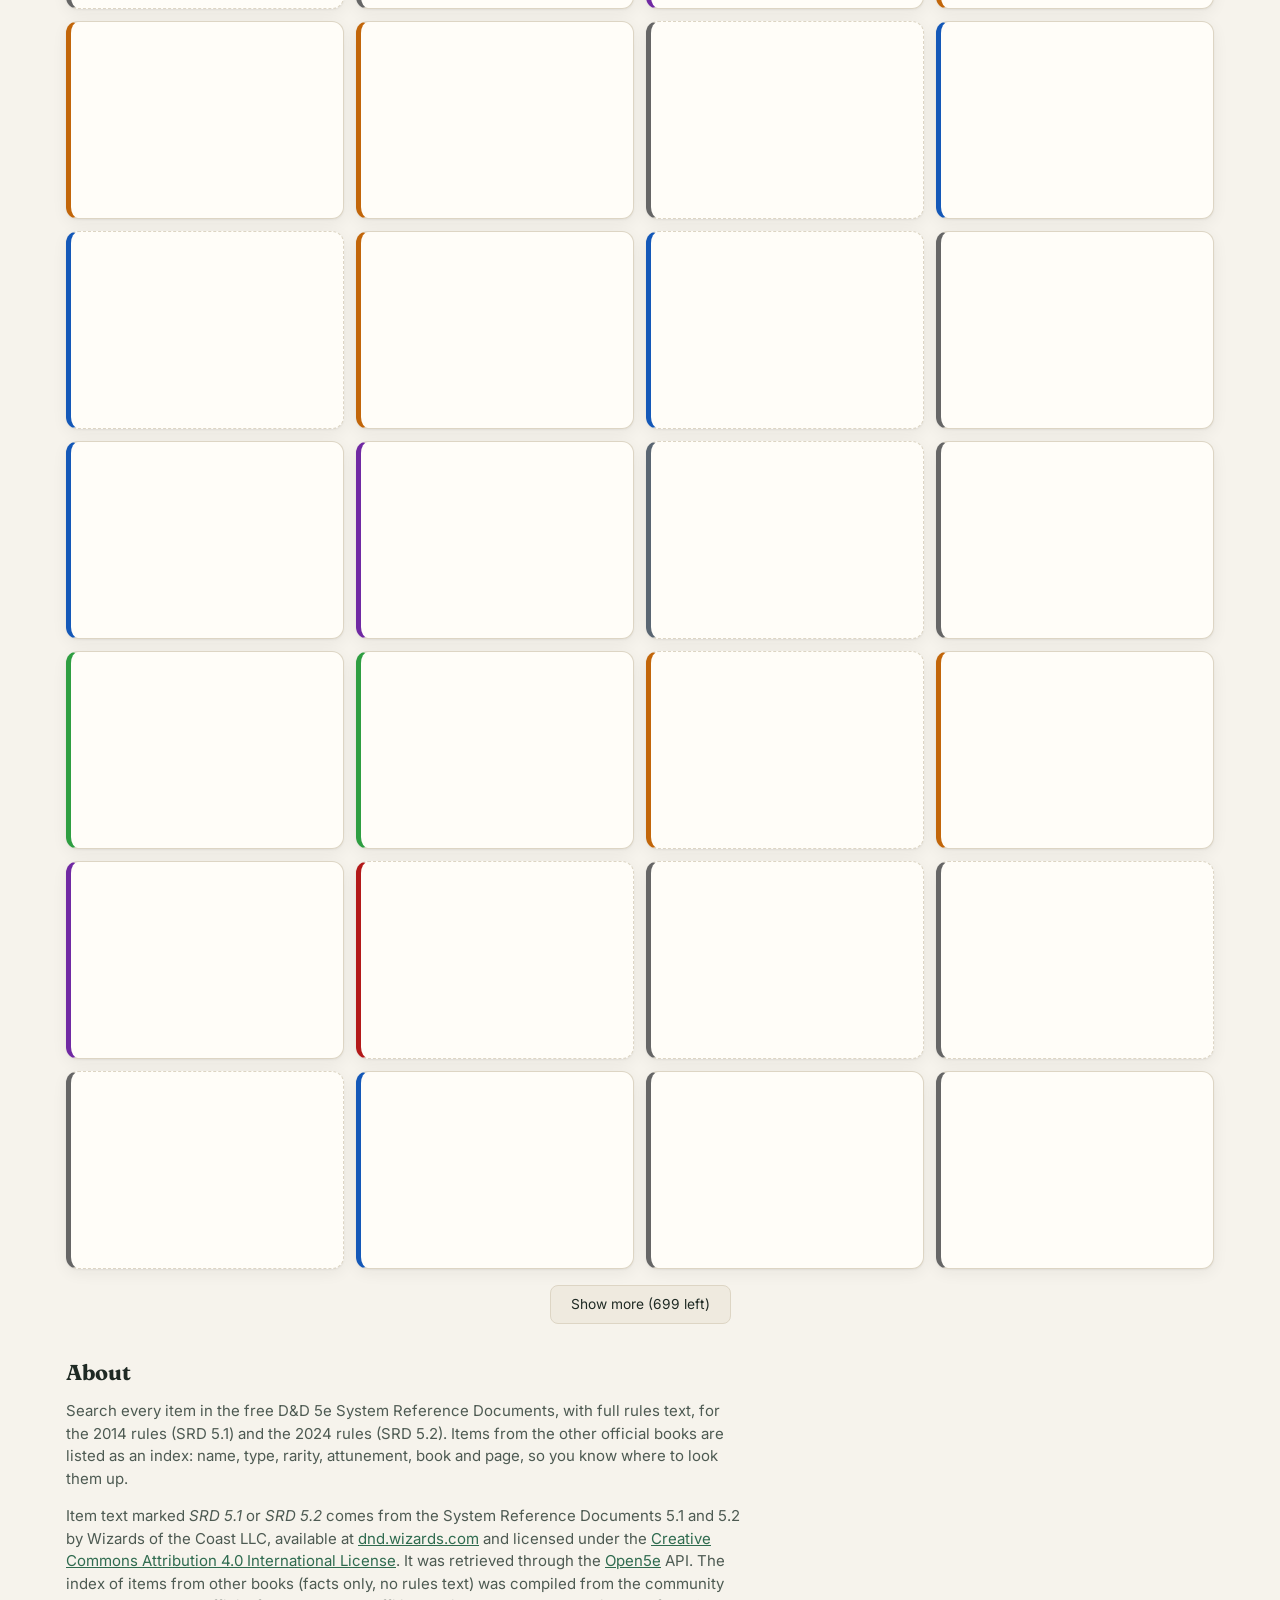
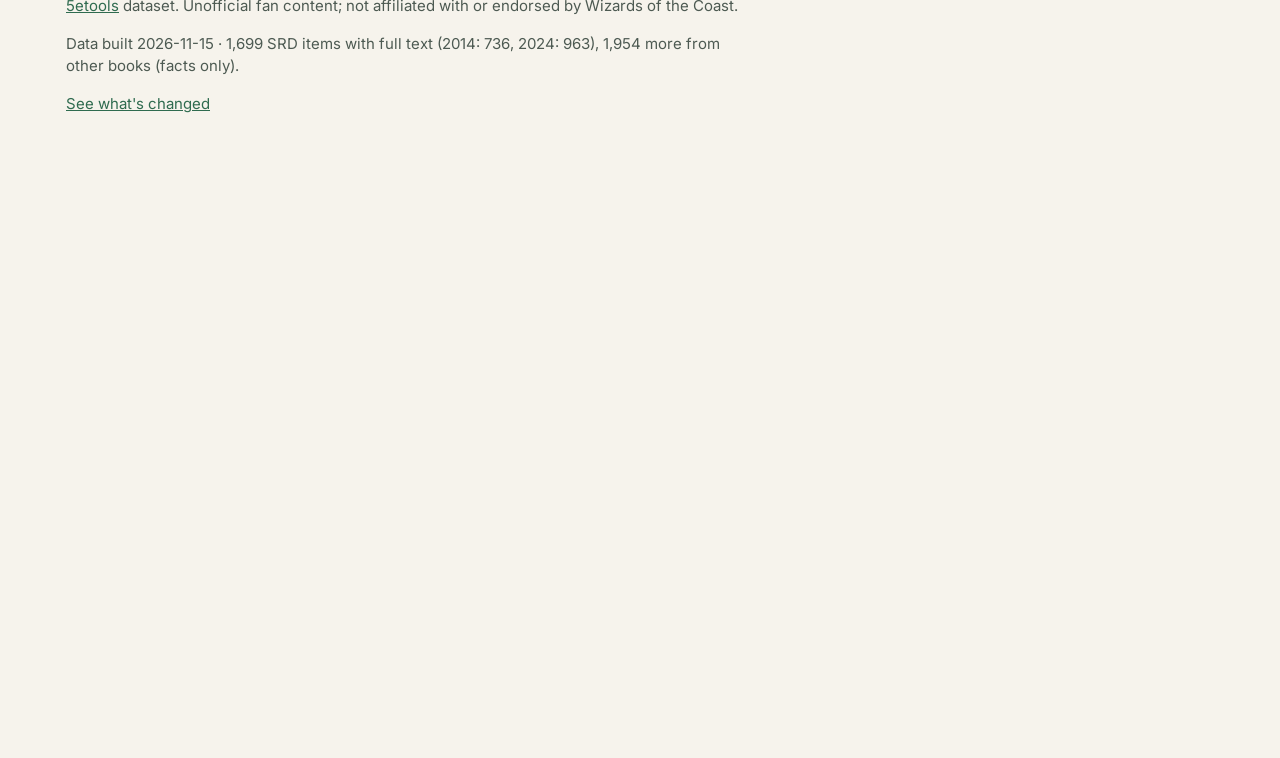
==== commit 9f488cef: "Shared v1.9.1: nav.js tool menus in the top bar; phone top bar wraps Co-Authored-By: Claude Opus 5.5" ====
--- a/site/index.html
+++ b/site/index.html
@@ -211,6 +211,7 @@
 <script src="sources.js?v=dev"></script>
 <script src="app.js?v=dev"></script>
 <script src="theme.js?v=dev"></script>
+<script src="nav.js?v=dev"></script>
 <script src="version.js?v=dev"></script>
 <script src="motion.js?v=dev" defer></script><script src="ui.js?v=dev" defer></script>
 </body>
--- a/site/styles.css
+++ b/site/styles.css
@@ -354,7 +354,7 @@
 .warn-txt { color: var(--warn); margin: 4px 0 0; flex-basis: 100%; }
 #show { max-width: 12rem; }
 
-/* === dnd-shared v1.8 (canonical copy: WernerCD/dnd shared/dnd-shared.css) === */
+/* === dnd-shared v1.9.1 (canonical copy: WernerCD/dnd shared/dnd-shared.css) === */
 /* Paste this block unchanged at the END of each site's styles.css. Do not edit it per site;
    change it in the hub repo and re-copy it to every site. It relies on the shared tokens
    (--bg, --surface, --surface-2, --ink, --ink-2, --muted, --line, --accent, --gold, --radius). */
@@ -448,15 +448,43 @@
 @keyframes plot-fade { from { opacity: 0; } }
 @keyframes plot-grow { from { transform: scaleY(0); } }
 @media (prefers-reduced-motion: reduce) { [data-spot]::before { transition: none; } }
+/* top-bar tool menu (nav.js), v1.9 */
+.tool-menu { flex: 1 1 auto; display: flex; justify-content: center; position: relative; min-width: 0; }
+.hub-bar.has-menu .char-pick { margin-left: 0; }
+.tool-menu ul { list-style: none; margin: 0; padding: 0; }
+.tm-groups { display: flex; gap: 2px; }
+.tm-g { position: relative; }
+.tm-btn, .tm-all { font: inherit; font-size: .85rem; font-weight: 500; color: var(--muted); background: none; border: 0; border-radius: 6px; padding: 3px 9px; min-height: 26px; cursor: pointer; display: inline-flex; align-items: center; gap: 4px; }
+.tm-btn span, .tm-all span { font-size: .7em; }
+.tm-btn:hover, .tm-btn:focus-visible, .tm-btn[aria-expanded="true"], .tm-all:hover, .tm-all:focus-visible { color: var(--accent); background: var(--surface-2); }
+.tm-g.tm-cur > .tm-btn { color: var(--ink); }
+.tm-list { display: none; position: absolute; top: calc(100% + 4px); left: 50%; transform: translateX(-50%); z-index: 900; min-width: 190px; background: var(--surface); border: 1px solid var(--line); border-radius: 10px; box-shadow: 0 8px 24px rgba(0, 0, 0, .16); padding: 6px; }
+.tm-btn[aria-expanded="true"] + .tm-list { display: block; }
+.tm-list a { display: flex; align-items: center; min-height: 32px; padding: 4px 10px; border-radius: 6px; color: var(--ink-2); text-decoration: none; white-space: nowrap; font-size: .9rem; }
+.tm-list a:hover, .tm-list a:focus-visible { background: var(--surface-2); color: var(--accent); }
+.tm-list a[aria-current="page"] { color: var(--ink); font-weight: 600; }
+.tm-all { display: none; }
+@media (max-width: 720px) {
+  .hub-bar.has-menu { position: relative; flex-wrap: wrap; row-gap: 6px; }
+  .hub-bar.has-menu .tool-menu { position: static; flex: 0 0 auto; order: 1; }
+  .hub-bar.has-menu .hub-nav { order: 2; margin-left: auto; }
+  .hub-bar.has-menu .char-pick { order: 3; flex: 1 1 100%; white-space: nowrap; }
+  .tm-all { display: inline-flex; }
+  .tm-groups { display: none; position: absolute; top: 36px; left: 16px; right: 16px; z-index: 900; width: auto; max-width: 340px; flex-direction: column; gap: 6px; background: var(--surface); border: 1px solid var(--line); border-radius: 10px; box-shadow: 0 8px 24px rgba(0, 0, 0, .16); padding: 8px; }
+  .tool-menu.open .tm-groups { display: flex; }
+  .tm-btn { pointer-events: none; color: var(--muted); font-size: .75rem; letter-spacing: .05em; text-transform: uppercase; padding: 2px 10px; }
+  .tm-btn span { display: none; }
+  .tm-list, .tm-btn[aria-expanded="true"] + .tm-list { display: block; position: static; transform: none; box-shadow: none; border: 0; padding: 0; min-width: 0; }
+}
 /* print: paper-friendly, no chrome. Sites add their own rules to hide tool controls. */
 @media print {
   :root, :root:not([data-theme="light"]), :root[data-theme="dark"] { --bg: #fff; --surface: #fff; --surface-2: #f3f3f3; --ink: #000; --ink-2: #222; --muted: #555; --line: #bbb; --shadow: none; --accent: #2f6b4f; --accent-ink: #ffffff; --gold: #a8841c; --warn: #9a4b1c; --warn-bg: #f7e6d8; --chip: #e6efe9; color-scheme: light; }
   body { background: #fff; }
-  .hub-bar, .char-pick, .char-import, .plot-tip, .plot-table summary, #themeBtn, .site-footer .foot-links, button, dialog::backdrop { display: none !important; }
+  .hub-bar, .tool-menu, .char-pick, .char-import, .plot-tip, .plot-table summary, #themeBtn, .site-footer .foot-links, button, dialog::backdrop { display: none !important; }
   .site-header { border-bottom: 1px solid #000; }
   a { color: inherit; text-decoration: none; }
   .card, .change-day li, .statblock { break-inside: avoid; }
   .ui-anim [data-reveal] > * { opacity: 1 !important; }
   .plot-fig { break-inside: avoid; }
 }
-/* === end dnd-shared v1.8 === */
+/* === end dnd-shared v1.9.1 === */
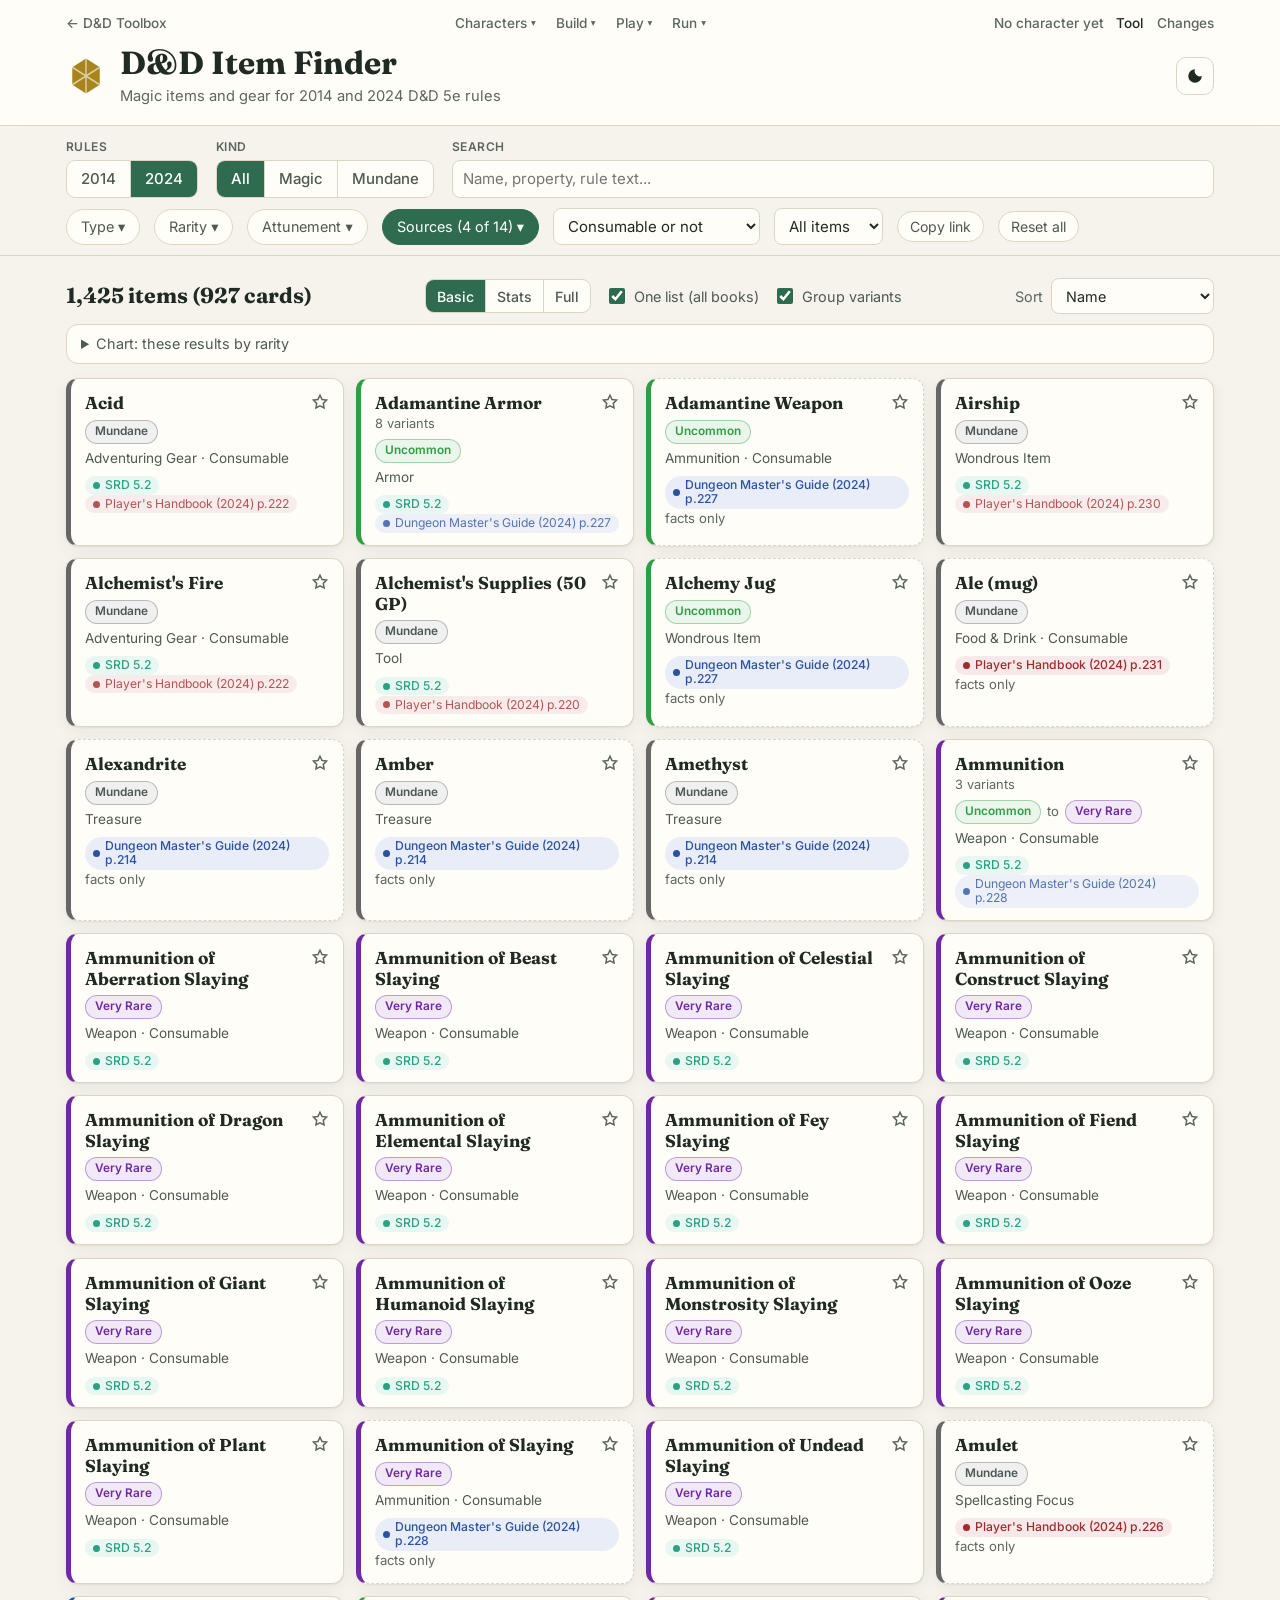
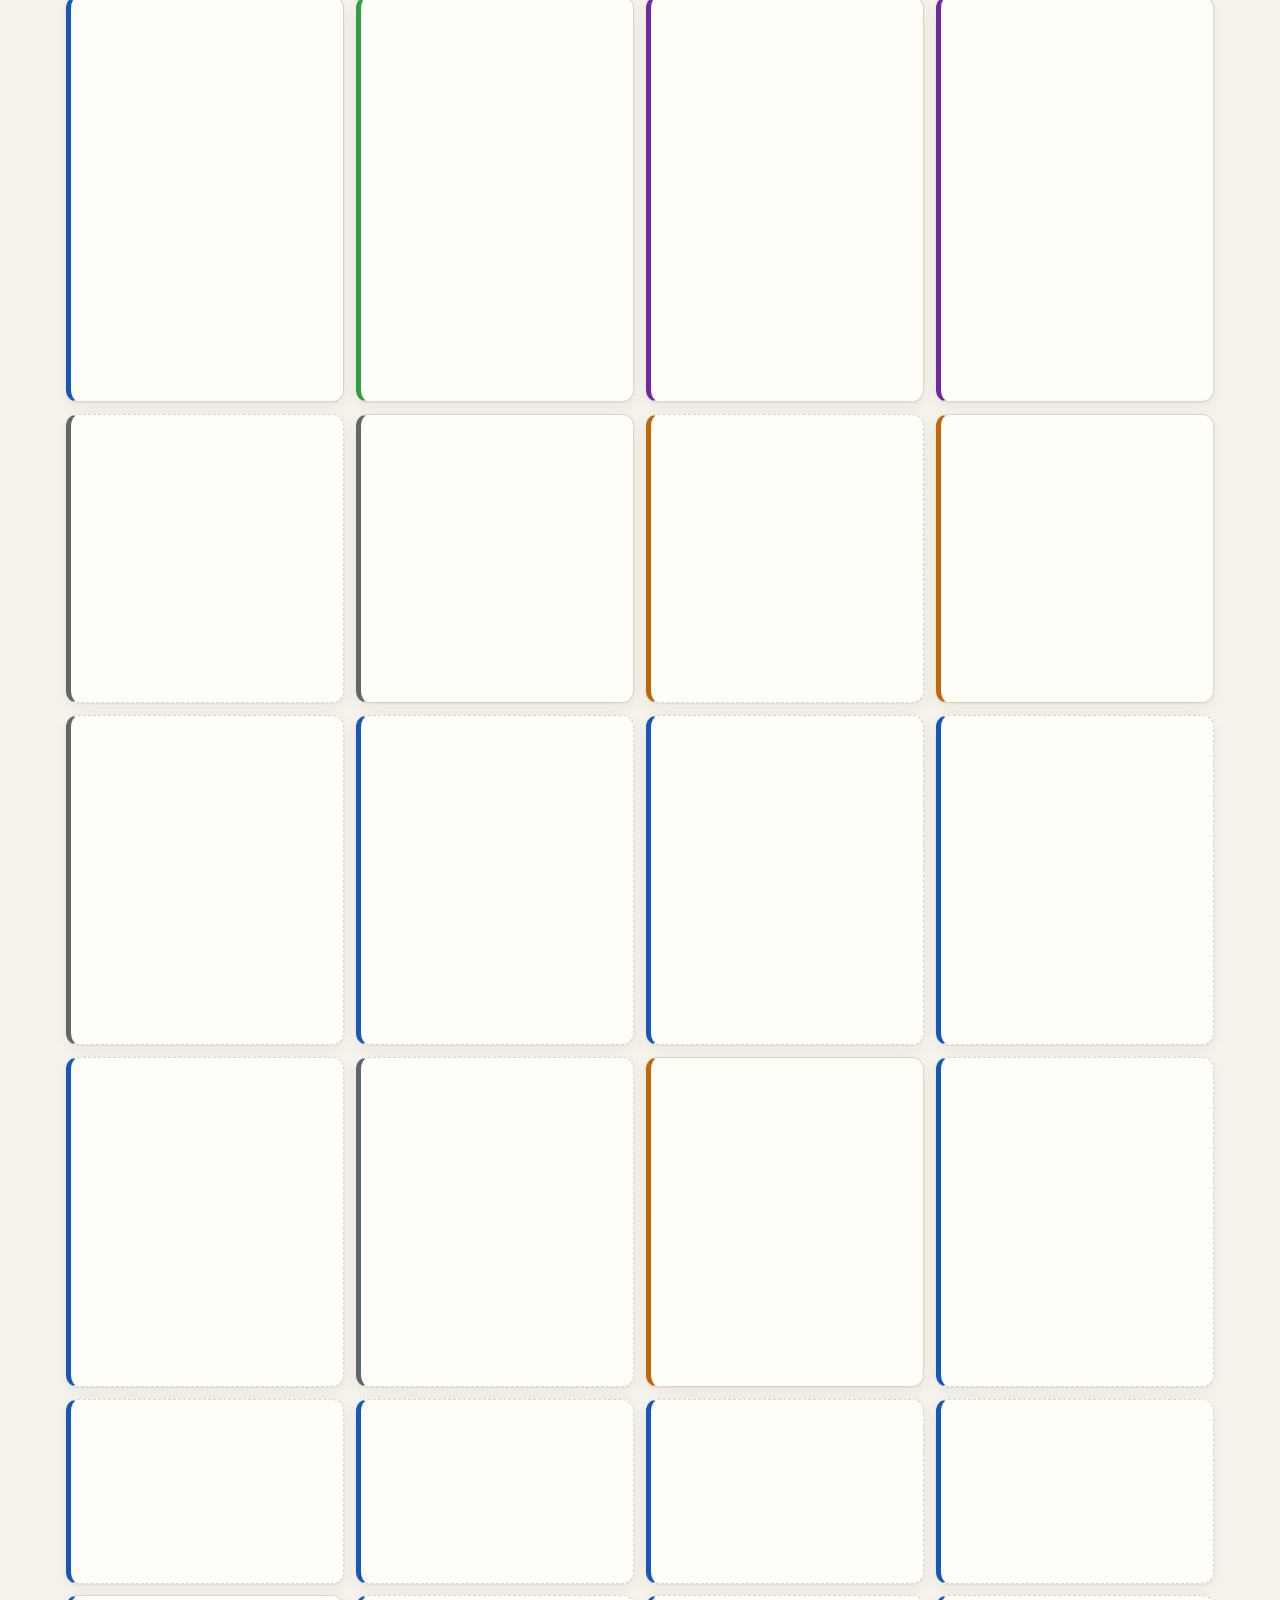
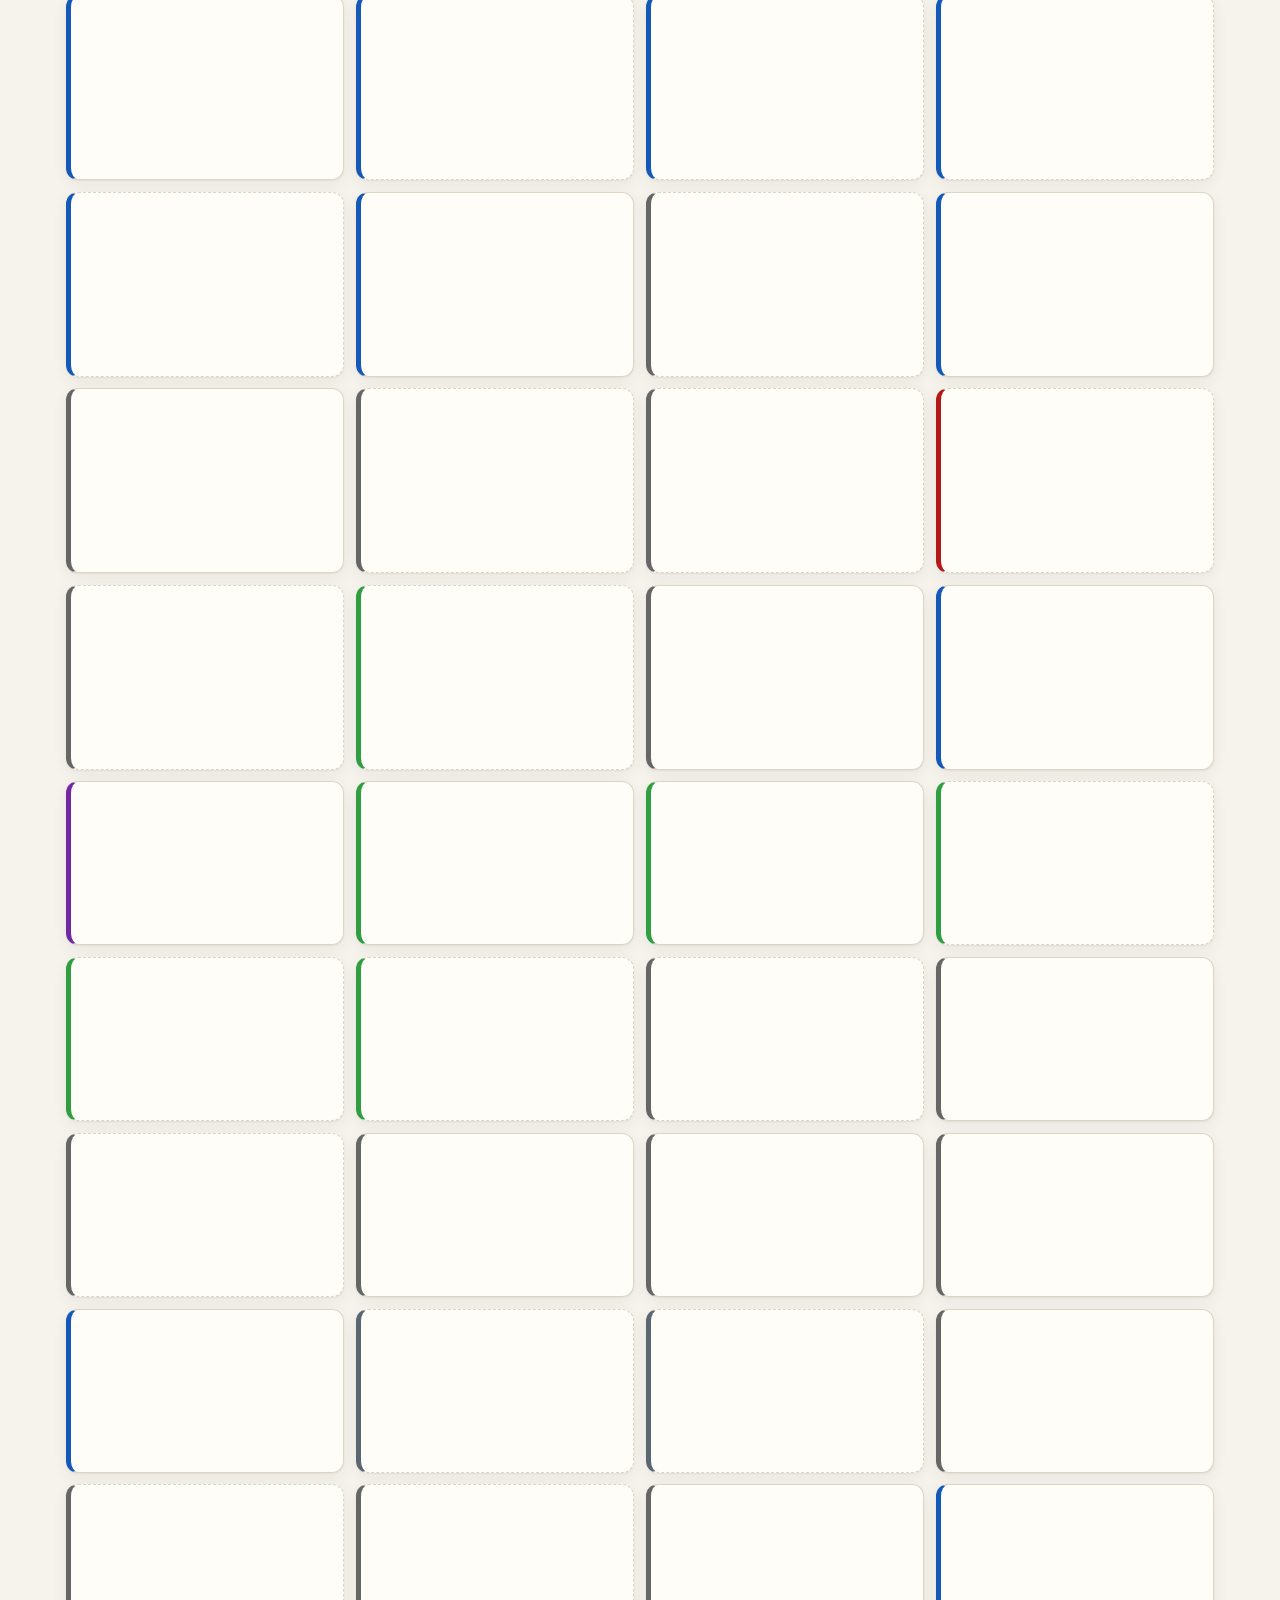
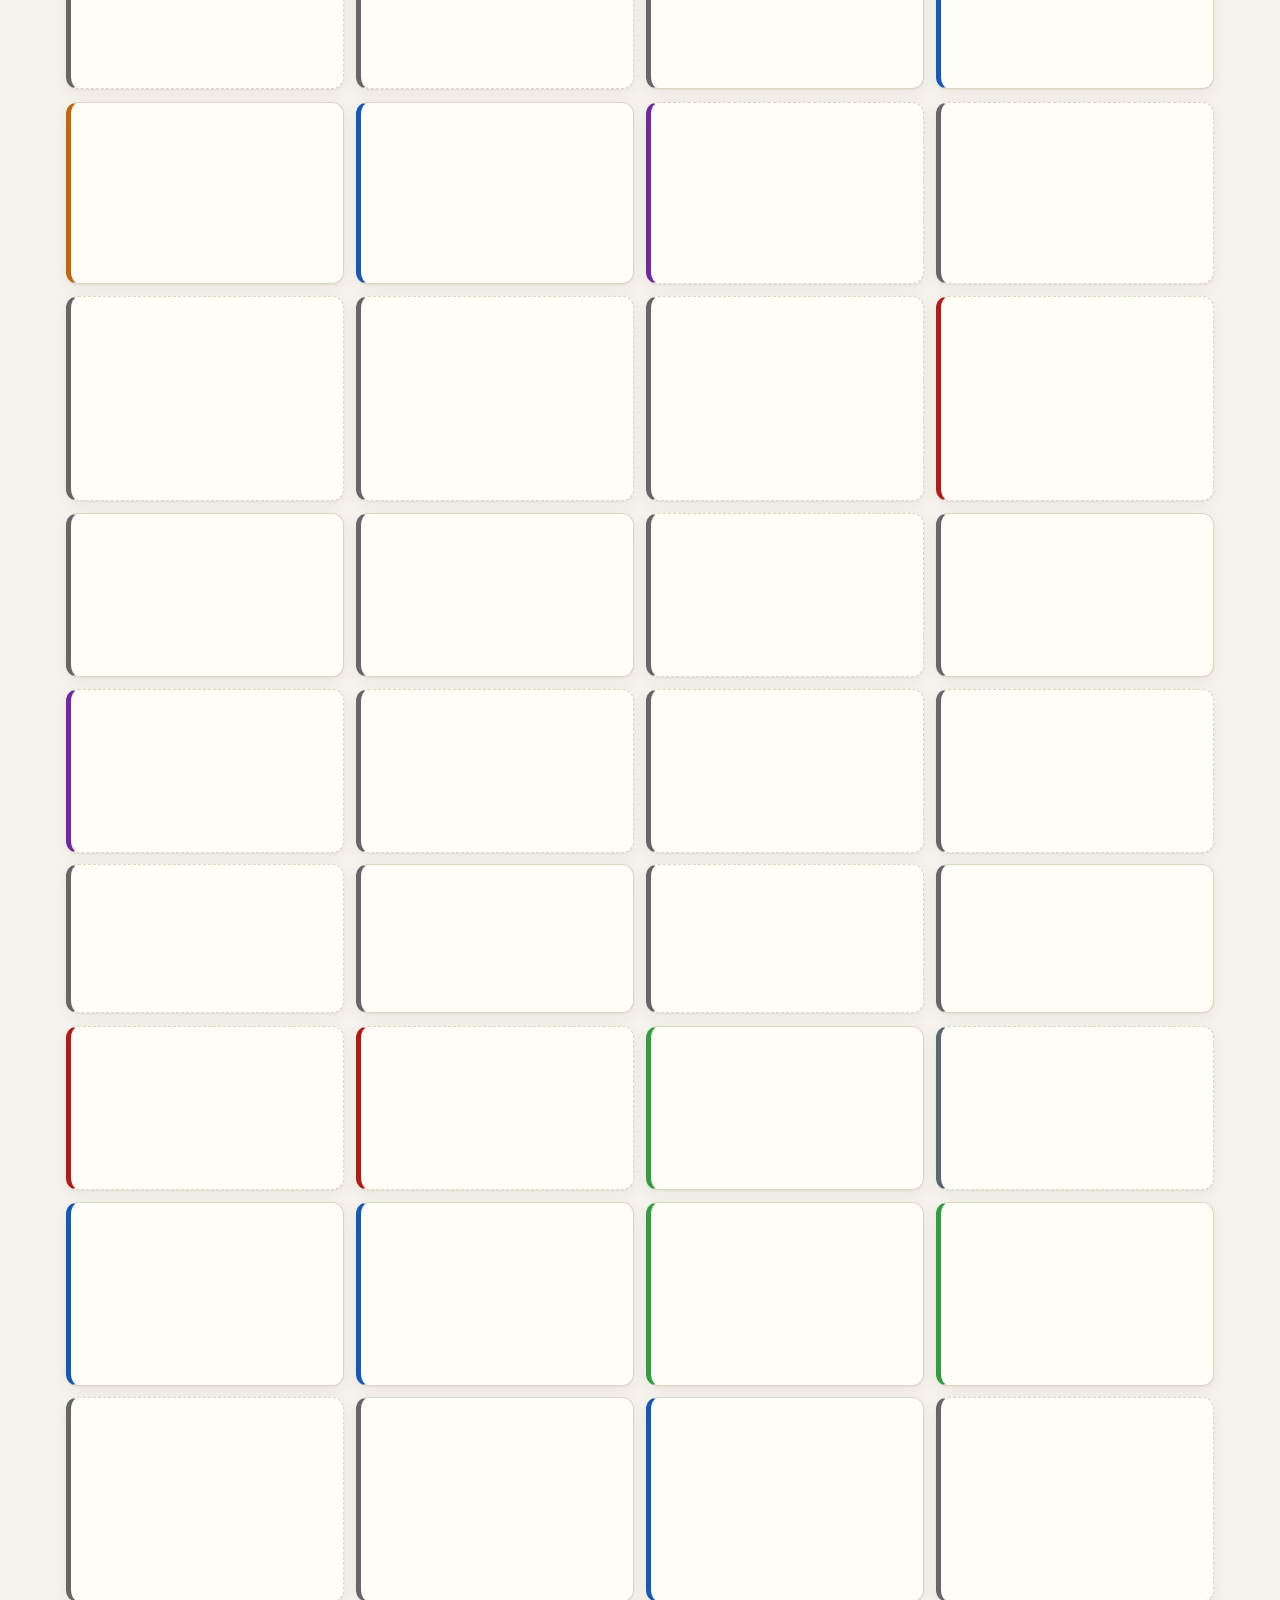
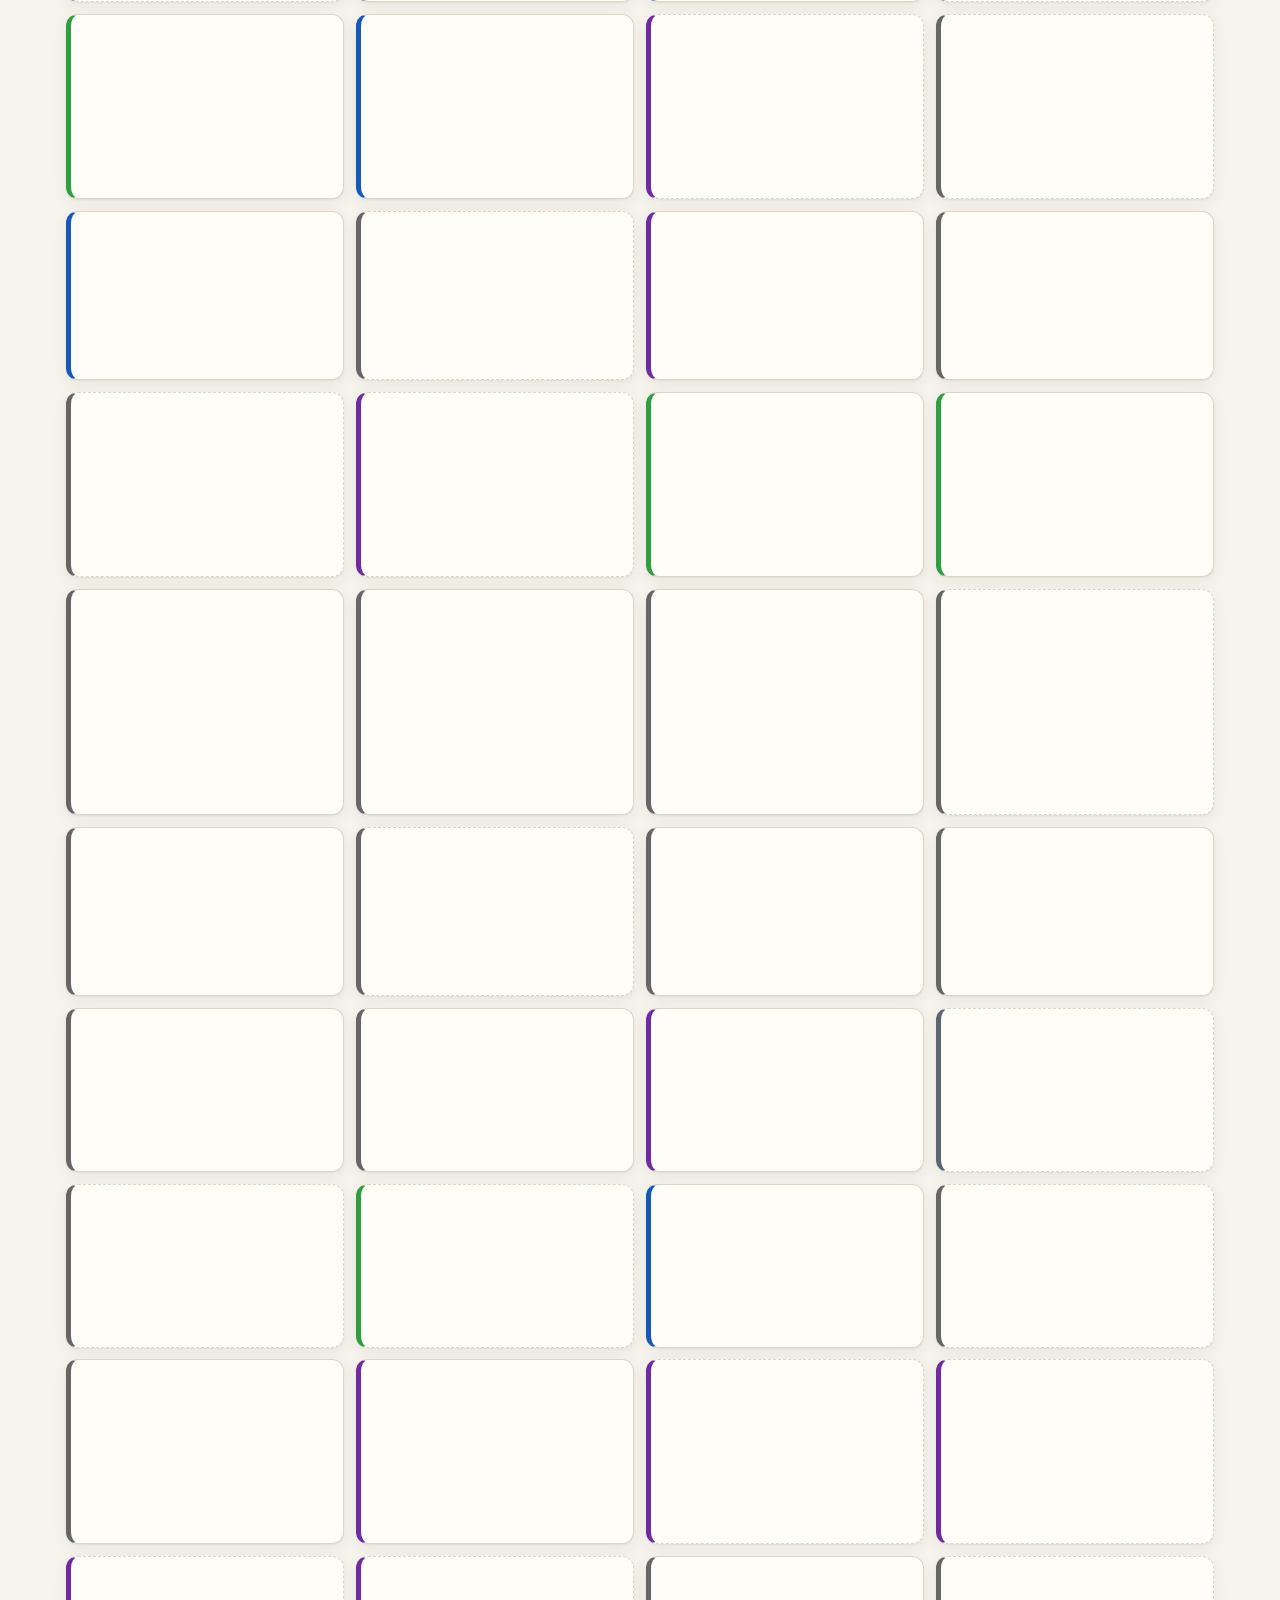
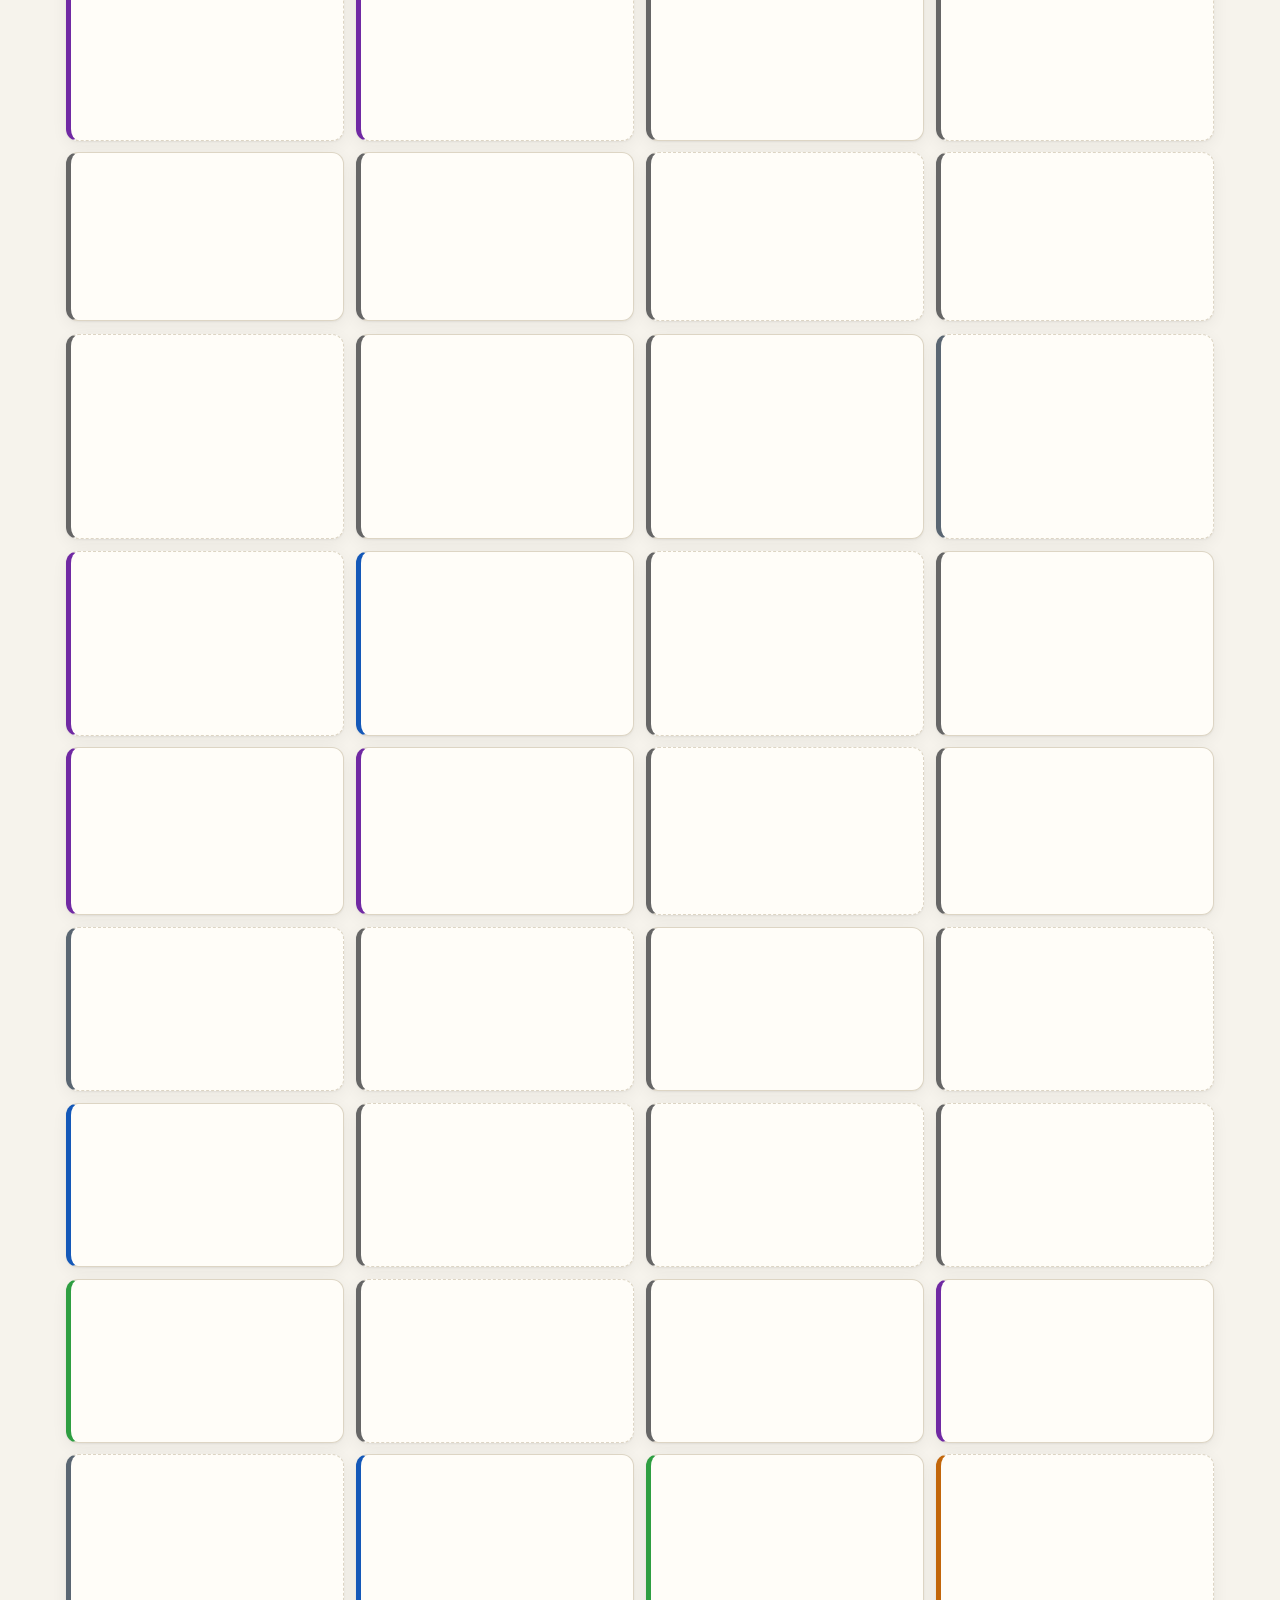
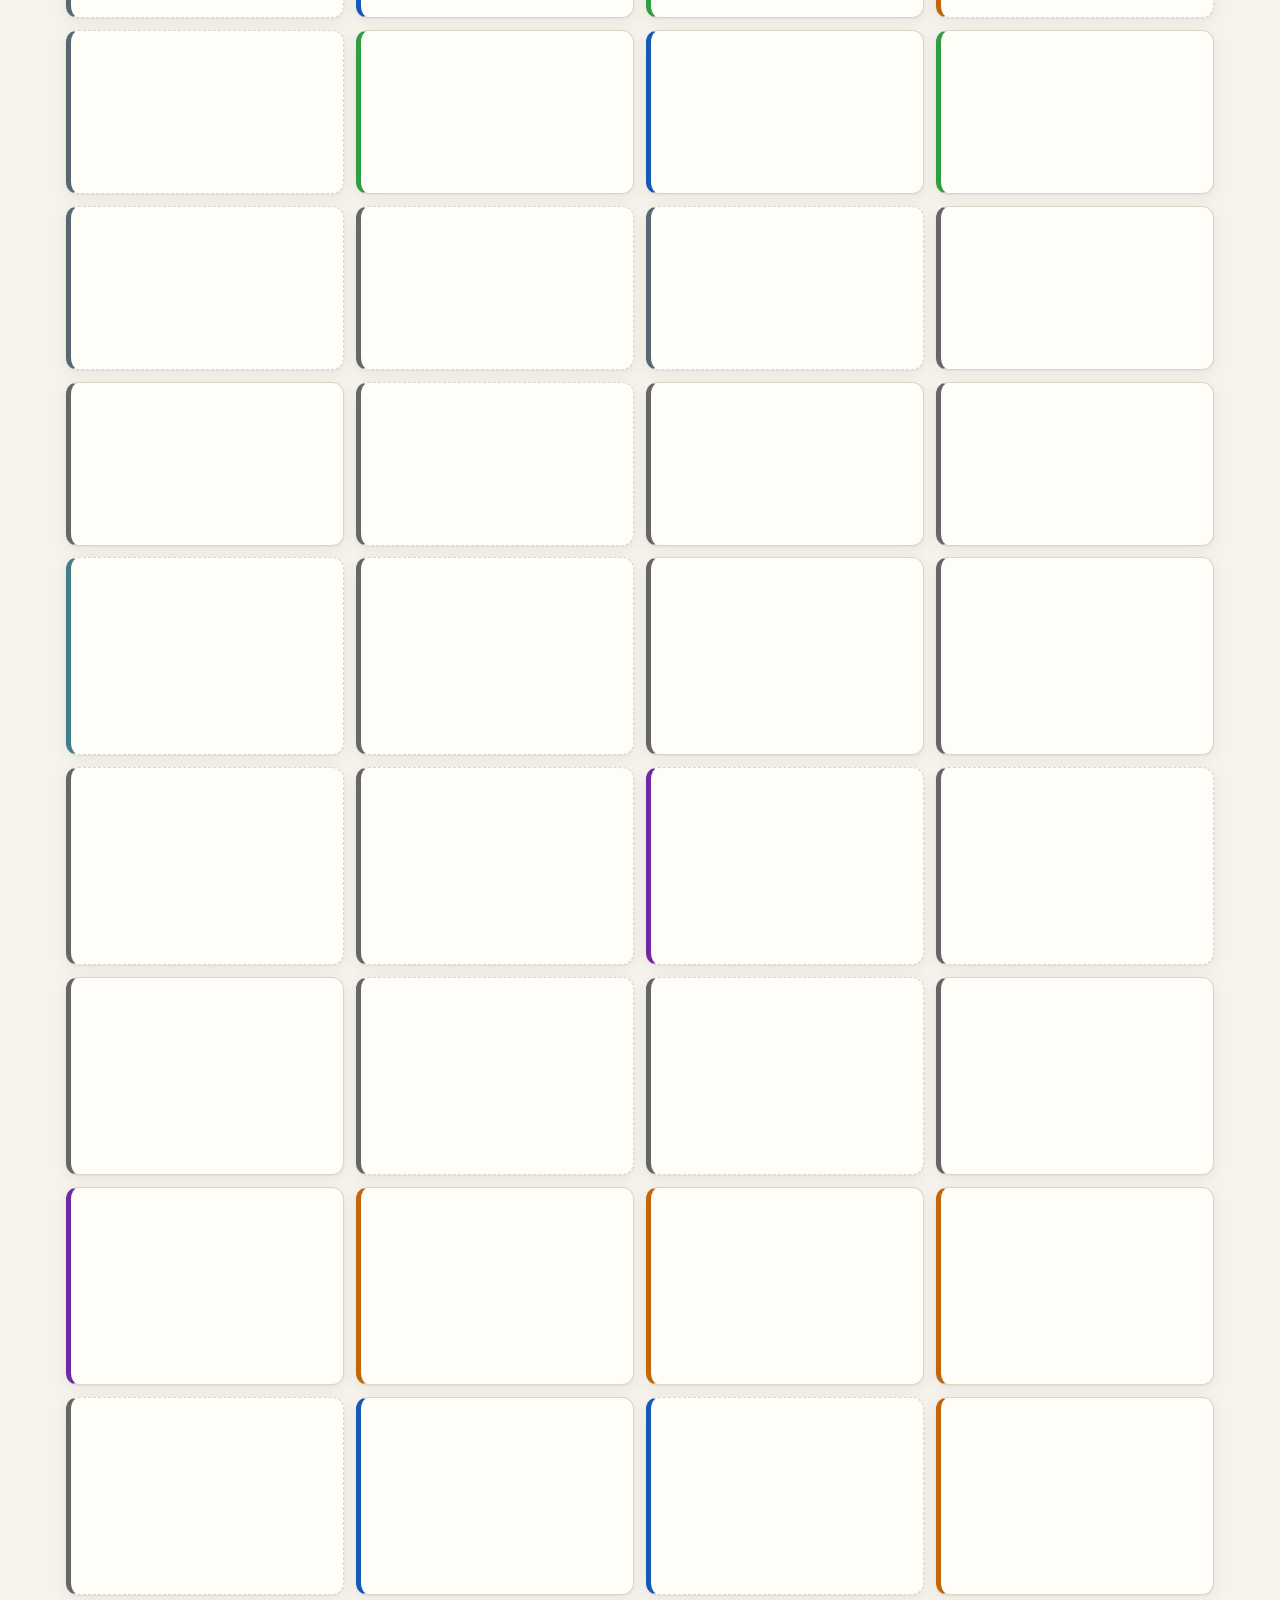
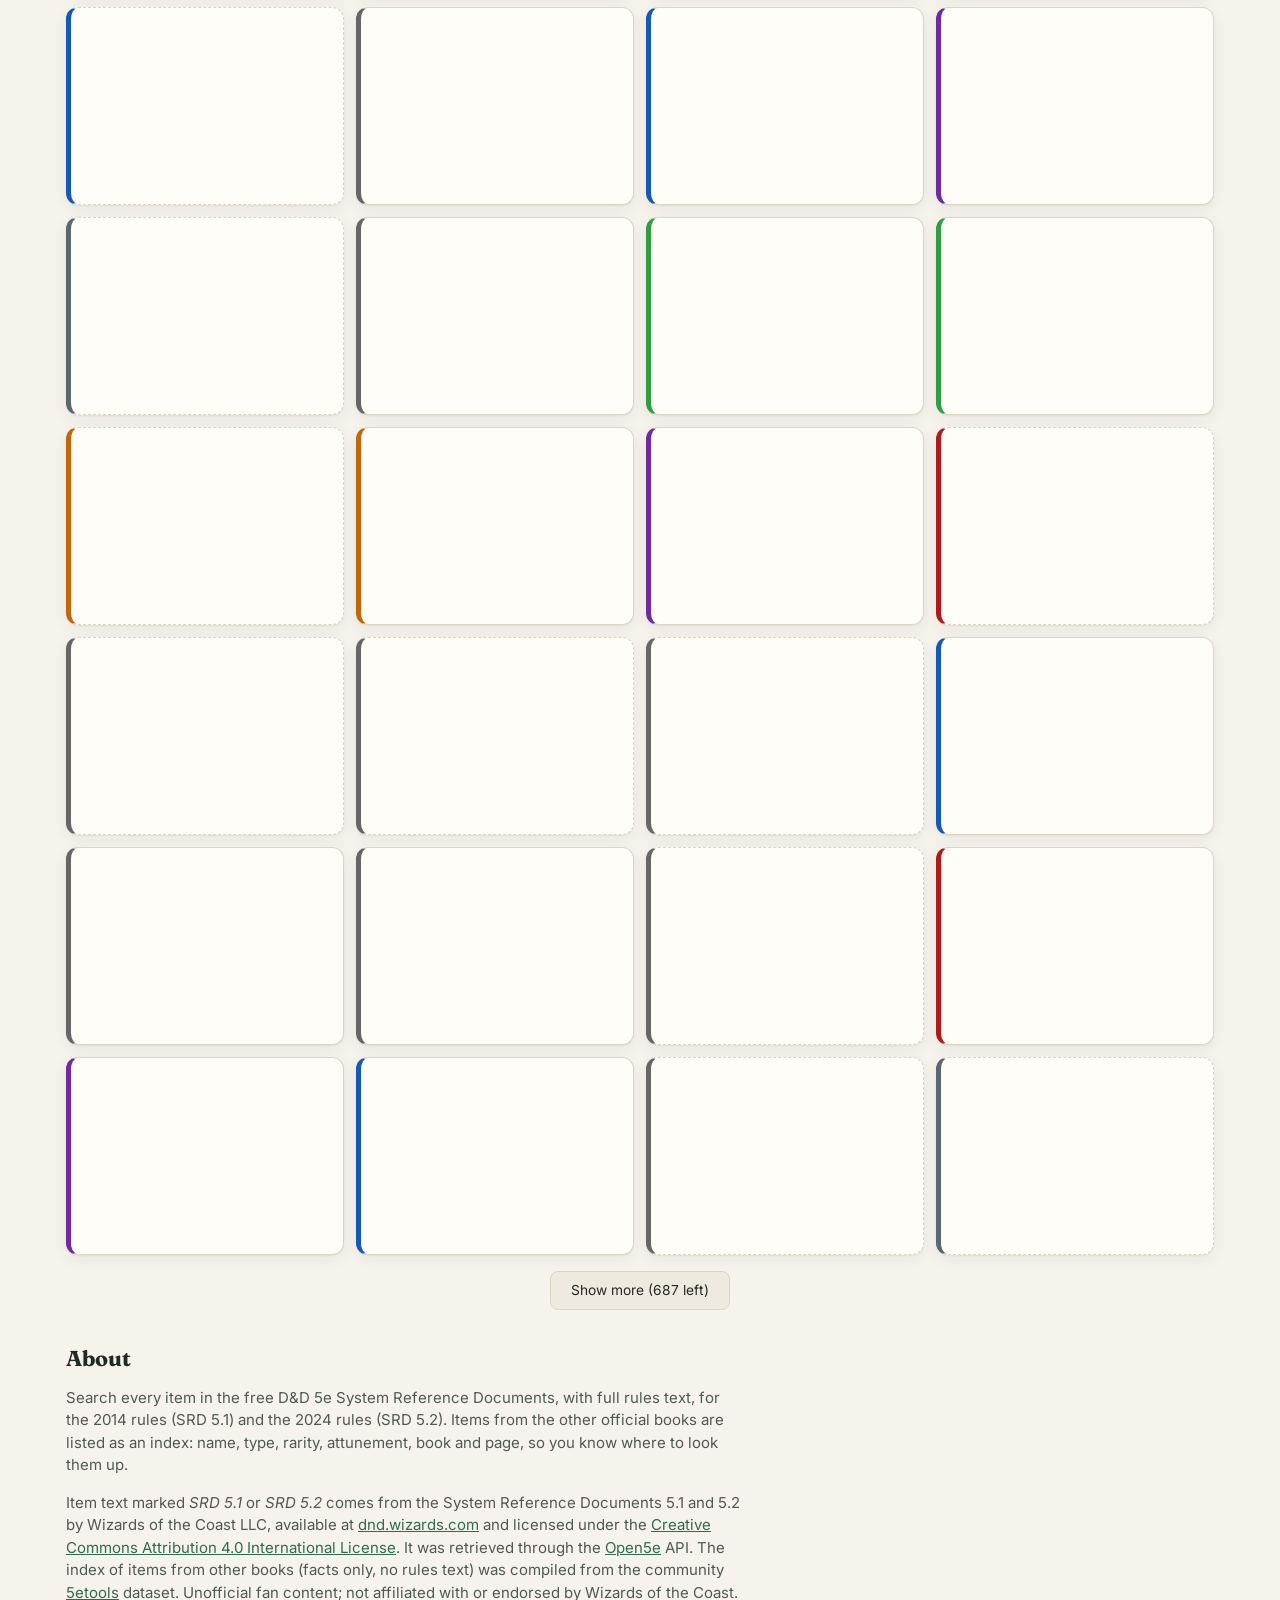
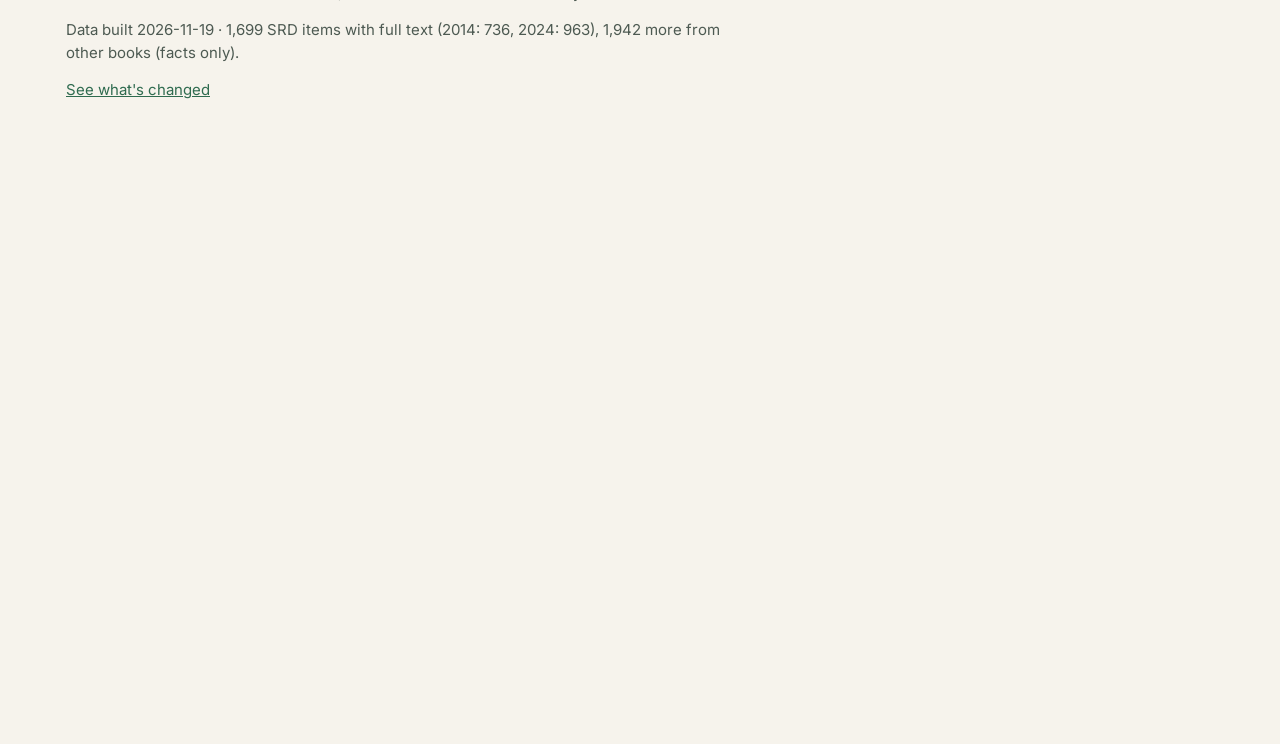
==== commit 7129ee77: "Works offline, app icons and preview cards, hub search list (shared v1.13) Co-Authored-By: Claude Op" ====
--- a/site/index.html
+++ b/site/index.html
@@ -13,8 +13,13 @@
 <meta property="og:title" content="D&amp;D Item Finder">
 <meta property="og:description" content="Searchable D&amp;D 5e items for 2014 and 2024 rules: magic items, weapons, armor, gear, tools, poisons, potions and scrolls. Full SRD text plus an index of items from other official books.">
 <meta property="og:url" content="https://wernercd.github.io/dnd-items/">
-<meta name="twitter:card" content="summary">
-<link rel="icon" href="data:image/svg+xml,%3Csvg xmlns='http://www.w3.org/2000/svg' viewBox='0 0 32 32'%3E%3Cpath d='M16 2l11 7v14l-11 7-11-7V9z' fill='%23c9a227'/%3E%3C/svg%3E">
+<meta property="og:image" content="https://wernercd.github.io/dnd-items/og.png">
+<meta property="og:image:width" content="1200">
+<meta property="og:image:height" content="630">
+<meta name="twitter:card" content="summary_large_image">
+<link rel="manifest" href="manifest.webmanifest">
+<link rel="icon" href="icons/favicon-32.png" sizes="32x32" type="image/png">
+<link rel="apple-touch-icon" href="icons/apple-touch-icon.png">
 <link rel="preconnect" href="https://fonts.googleapis.com">
 <link rel="preconnect" href="https://fonts.gstatic.com" crossorigin>
 <link href="https://fonts.googleapis.com/css2?family=Fraunces:opsz,wght@9..144,500;9..144,700&family=Inter:wght@400;500;600&display=swap" rel="stylesheet">
@@ -213,6 +218,7 @@
 <script src="theme.js?v=dev"></script>
 <script src="nav.js?v=dev"></script>
 <script src="version.js?v=dev"></script>
+<script src="offline.js?v=dev"></script>
 <script src="motion.js?v=dev" defer></script><script src="ui.js?v=dev" defer></script>
 </body>
 </html>
--- a/site/styles.css
+++ b/site/styles.css
@@ -354,7 +354,7 @@
 .warn-txt { color: var(--warn); margin: 4px 0 0; flex-basis: 100%; }
 #show { max-width: 12rem; }
 
-/* === dnd-shared v1.9.1 (canonical copy: WernerCD/dnd shared/dnd-shared.css) === */
+/* === dnd-shared v1.10 (canonical copy: WernerCD/dnd shared/dnd-shared.css) === */
 /* Paste this block unchanged at the END of each site's styles.css. Do not edit it per site;
    change it in the hub repo and re-copy it to every site. It relies on the shared tokens
    (--bg, --surface, --surface-2, --ink, --ink-2, --muted, --line, --accent, --gold, --radius). */
@@ -476,6 +476,27 @@
   .tm-btn span { display: none; }
   .tm-list, .tm-btn[aria-expanded="true"] + .tm-list { display: block; position: static; transform: none; box-shadow: none; border: 0; padding: 0; min-width: 0; }
 }
+/* stat blocks (statblock.js) */
+.dsb { border-top: 3px solid var(--gold); border-bottom: 3px solid var(--gold); padding: 10px 0; line-height: 1.45; }
+.dsb p { margin: 3px 0; }
+.dsb-head { margin-bottom: 6px; }
+.dsb-name { font-family: Fraunces, Georgia, serif; font-size: 1.35rem; margin: 0; }
+.dsb-type { color: var(--muted); font-style: italic; margin: 0; }
+.dsb-abil { display: grid; grid-template-columns: repeat(6, 1fr); text-align: center; gap: 4px; margin: 8px 0; padding: 8px 0; border-top: 1px solid var(--line); border-bottom: 1px solid var(--line); }
+.dsb-abil div { background: var(--surface-2); border-radius: 6px; padding: 4px 0; font-size: .85rem; }
+.dsb-abil b { display: block; font-size: .7rem; letter-spacing: .06em; color: var(--muted); }
+.dsb-mod { color: var(--ink-2); }
+.dsb-sv { display: block; font-size: .72rem; color: var(--muted); }
+.dsb-sec { font-family: Fraunces, Georgia, serif; font-size: 1.05rem; font-weight: 600; color: var(--gold); border-bottom: 1px solid var(--line); margin: 12px 0 6px; padding-bottom: 2px; }
+.dsb-blk { margin: 6px 0; }
+.dsb-blk > b { font-style: italic; }
+.dsb ul { margin: 4px 0; padding-left: 20px; }
+.dsb ul li { margin: 2px 0; }
+.dsb-src { font-size: .78rem; color: var(--muted); margin-top: 10px !important; }
+.dsb.mini { font-size: .84rem; border-width: 2px; padding: 8px 0; }
+.dsb.mini .dsb-abil div { font-size: .76rem; }
+.dsb.mini .dsb-sec { font-size: .95rem; margin: 8px 0 4px; }
+@media (max-width: 520px) { .dsb-abil { grid-template-columns: repeat(3, 1fr); } }
 /* print: paper-friendly, no chrome. Sites add their own rules to hide tool controls. */
 @media print {
   :root, :root:not([data-theme="light"]), :root[data-theme="dark"] { --bg: #fff; --surface: #fff; --surface-2: #f3f3f3; --ink: #000; --ink-2: #222; --muted: #555; --line: #bbb; --shadow: none; --accent: #2f6b4f; --accent-ink: #ffffff; --gold: #a8841c; --warn: #9a4b1c; --warn-bg: #f7e6d8; --chip: #e6efe9; color-scheme: light; }
@@ -483,8 +504,8 @@
   .hub-bar, .tool-menu, .char-pick, .char-import, .plot-tip, .plot-table summary, #themeBtn, .site-footer .foot-links, button, dialog::backdrop { display: none !important; }
   .site-header { border-bottom: 1px solid #000; }
   a { color: inherit; text-decoration: none; }
-  .card, .change-day li, .statblock { break-inside: avoid; }
+  .card, .change-day li, .statblock, .dsb { break-inside: avoid; }
   .ui-anim [data-reveal] > * { opacity: 1 !important; }
   .plot-fig { break-inside: avoid; }
 }
-/* === end dnd-shared v1.9.1 === */
+/* === end dnd-shared v1.10 === */
